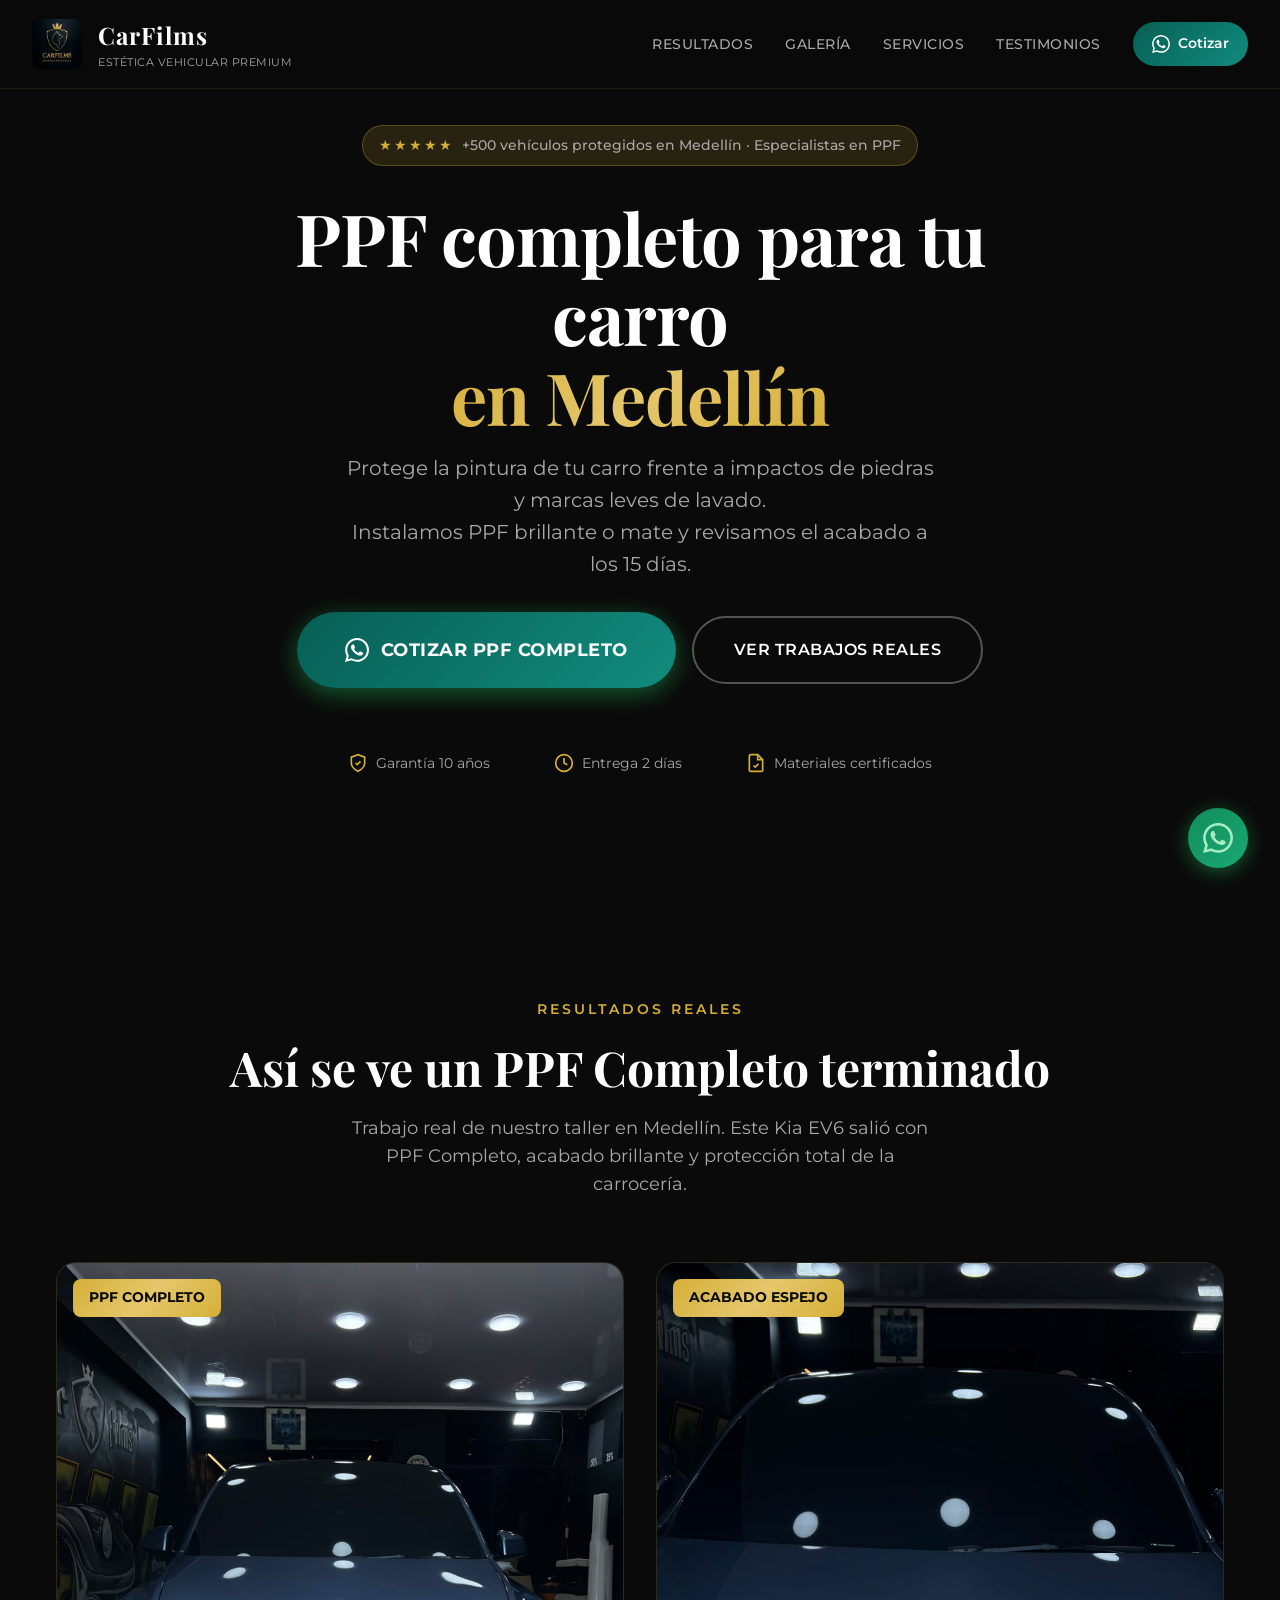
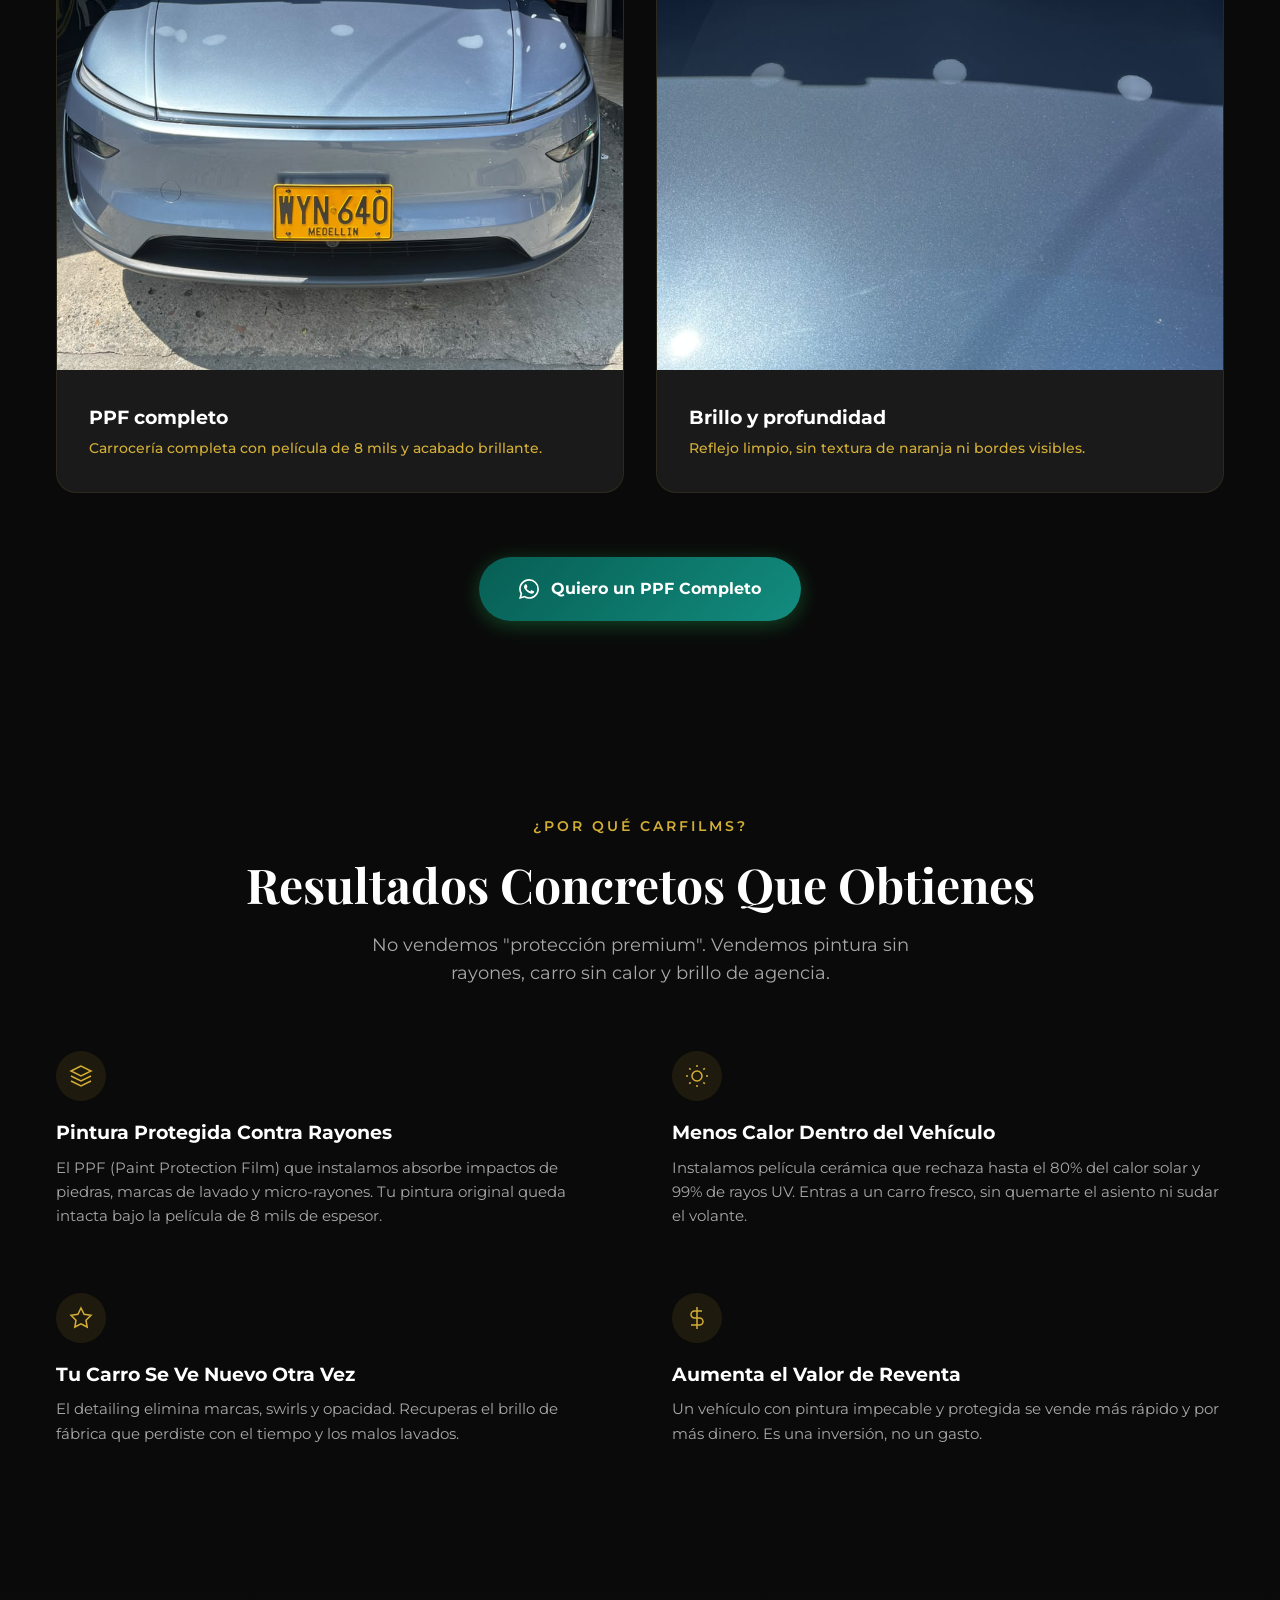
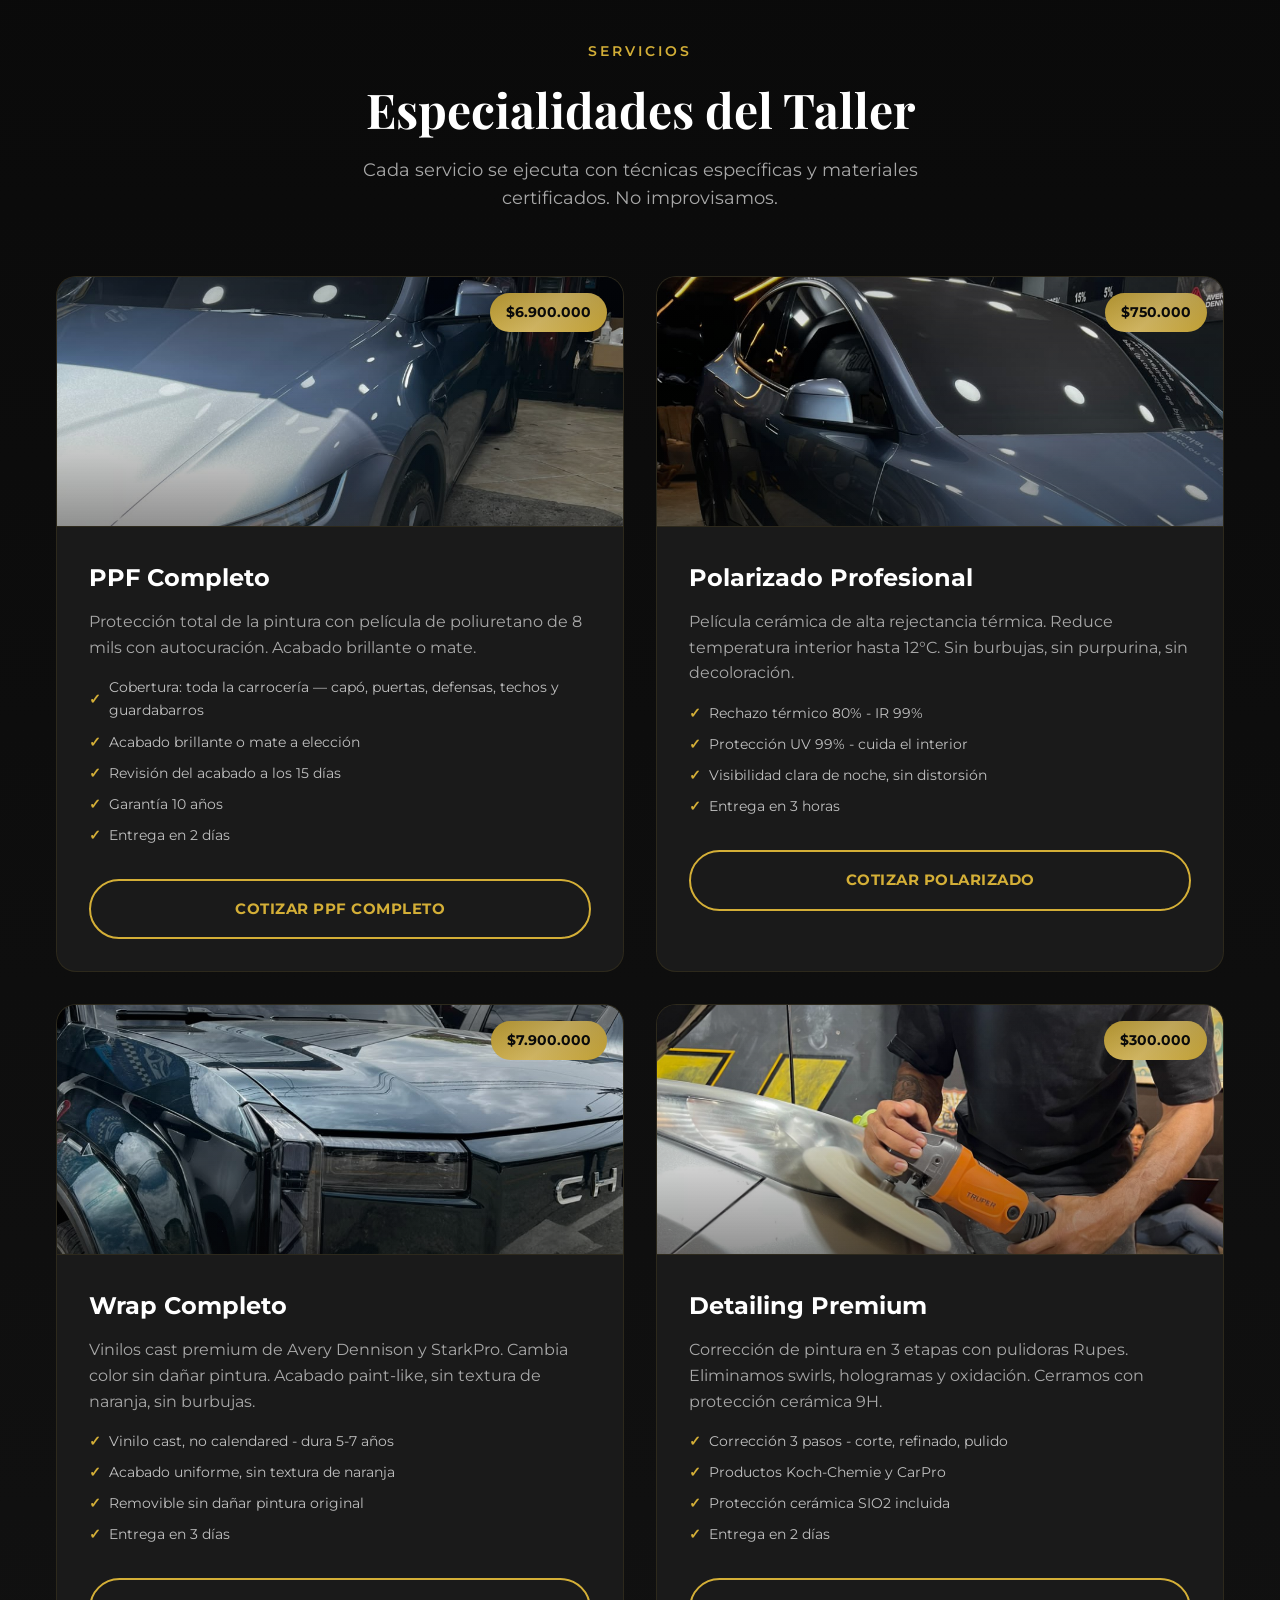
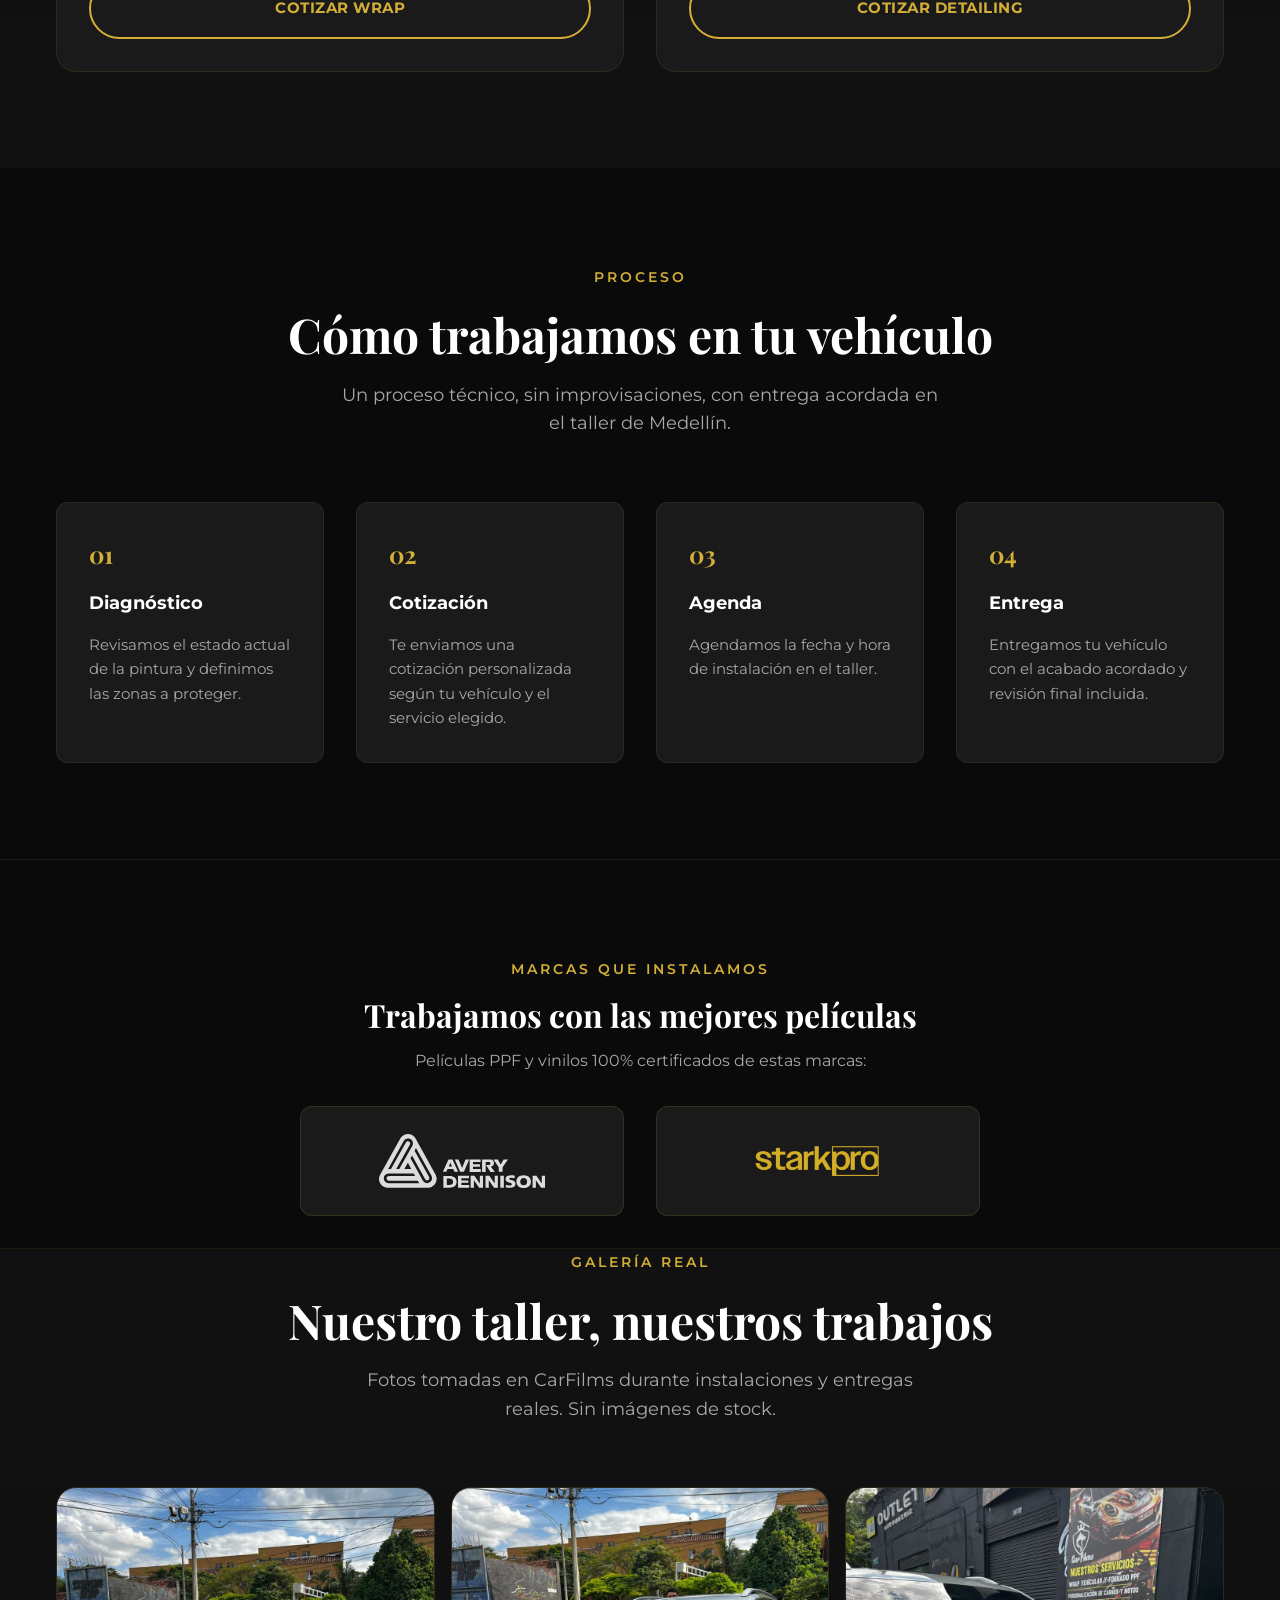
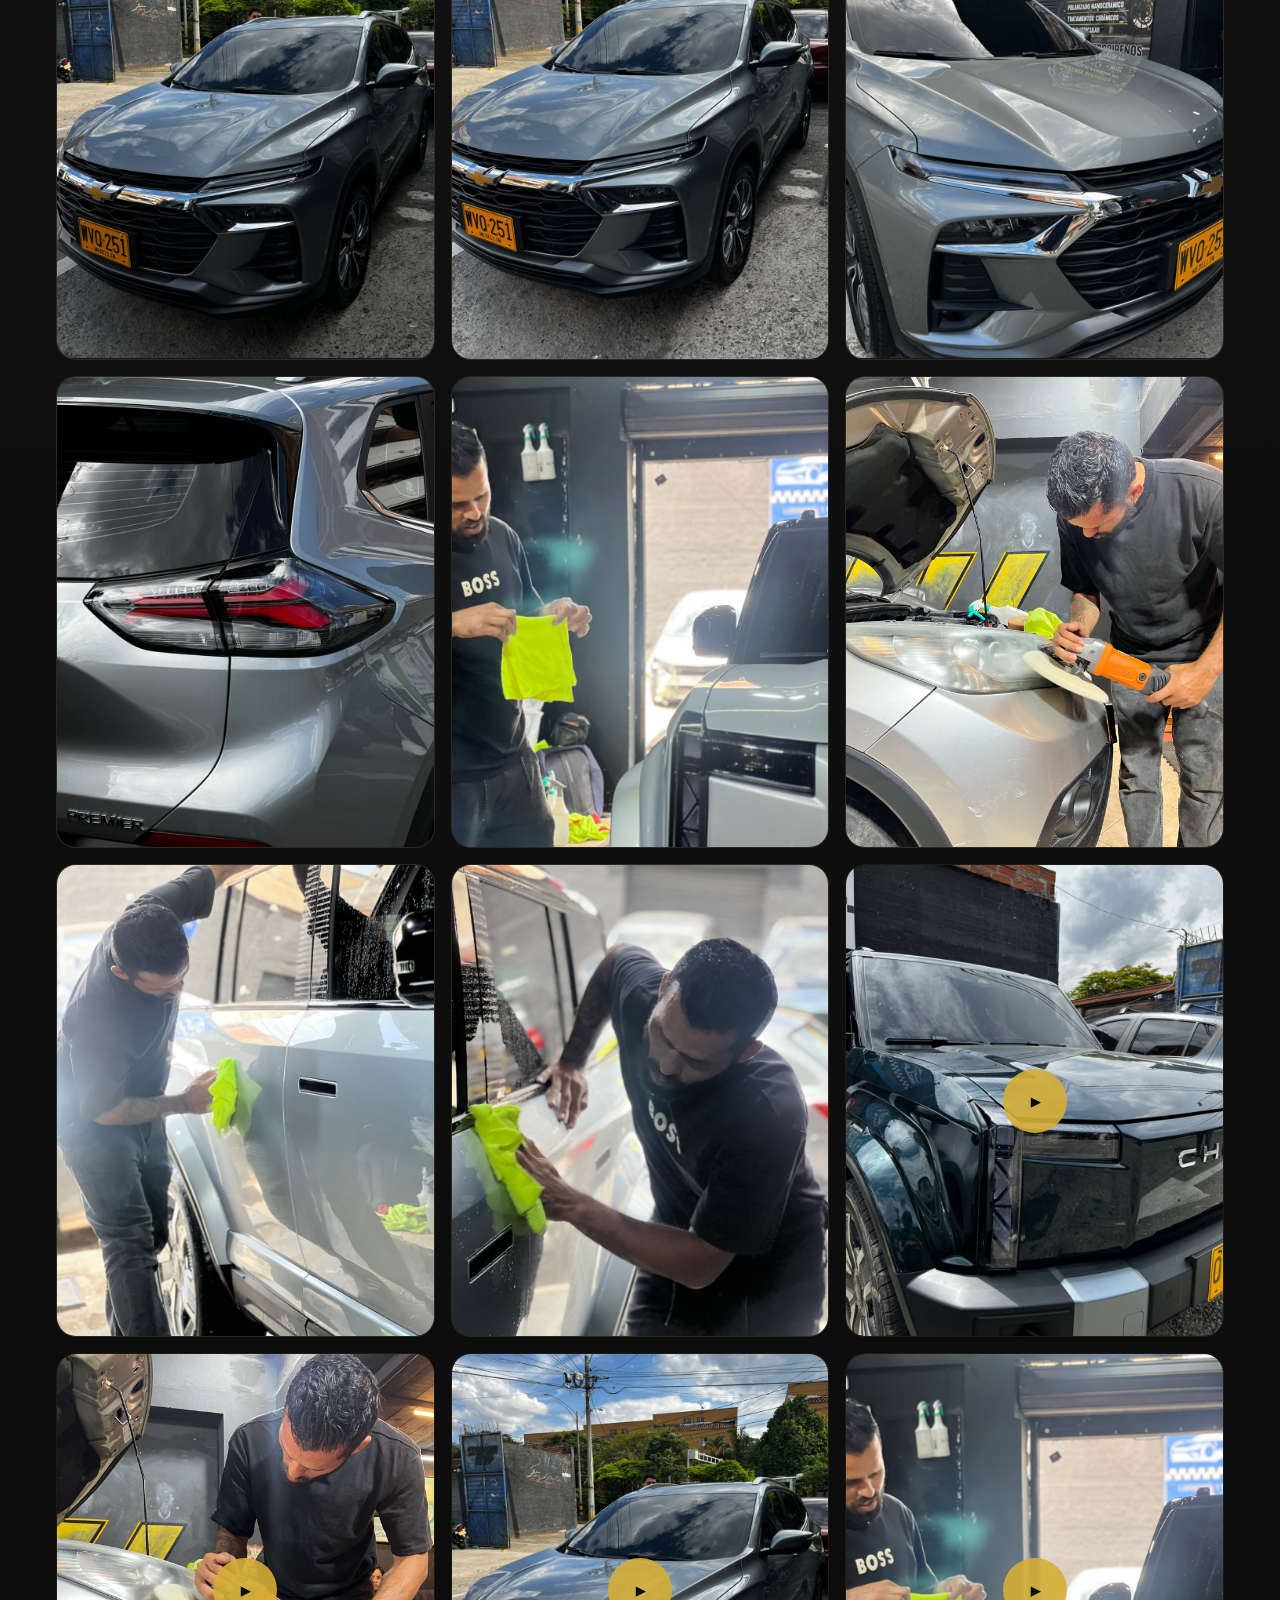
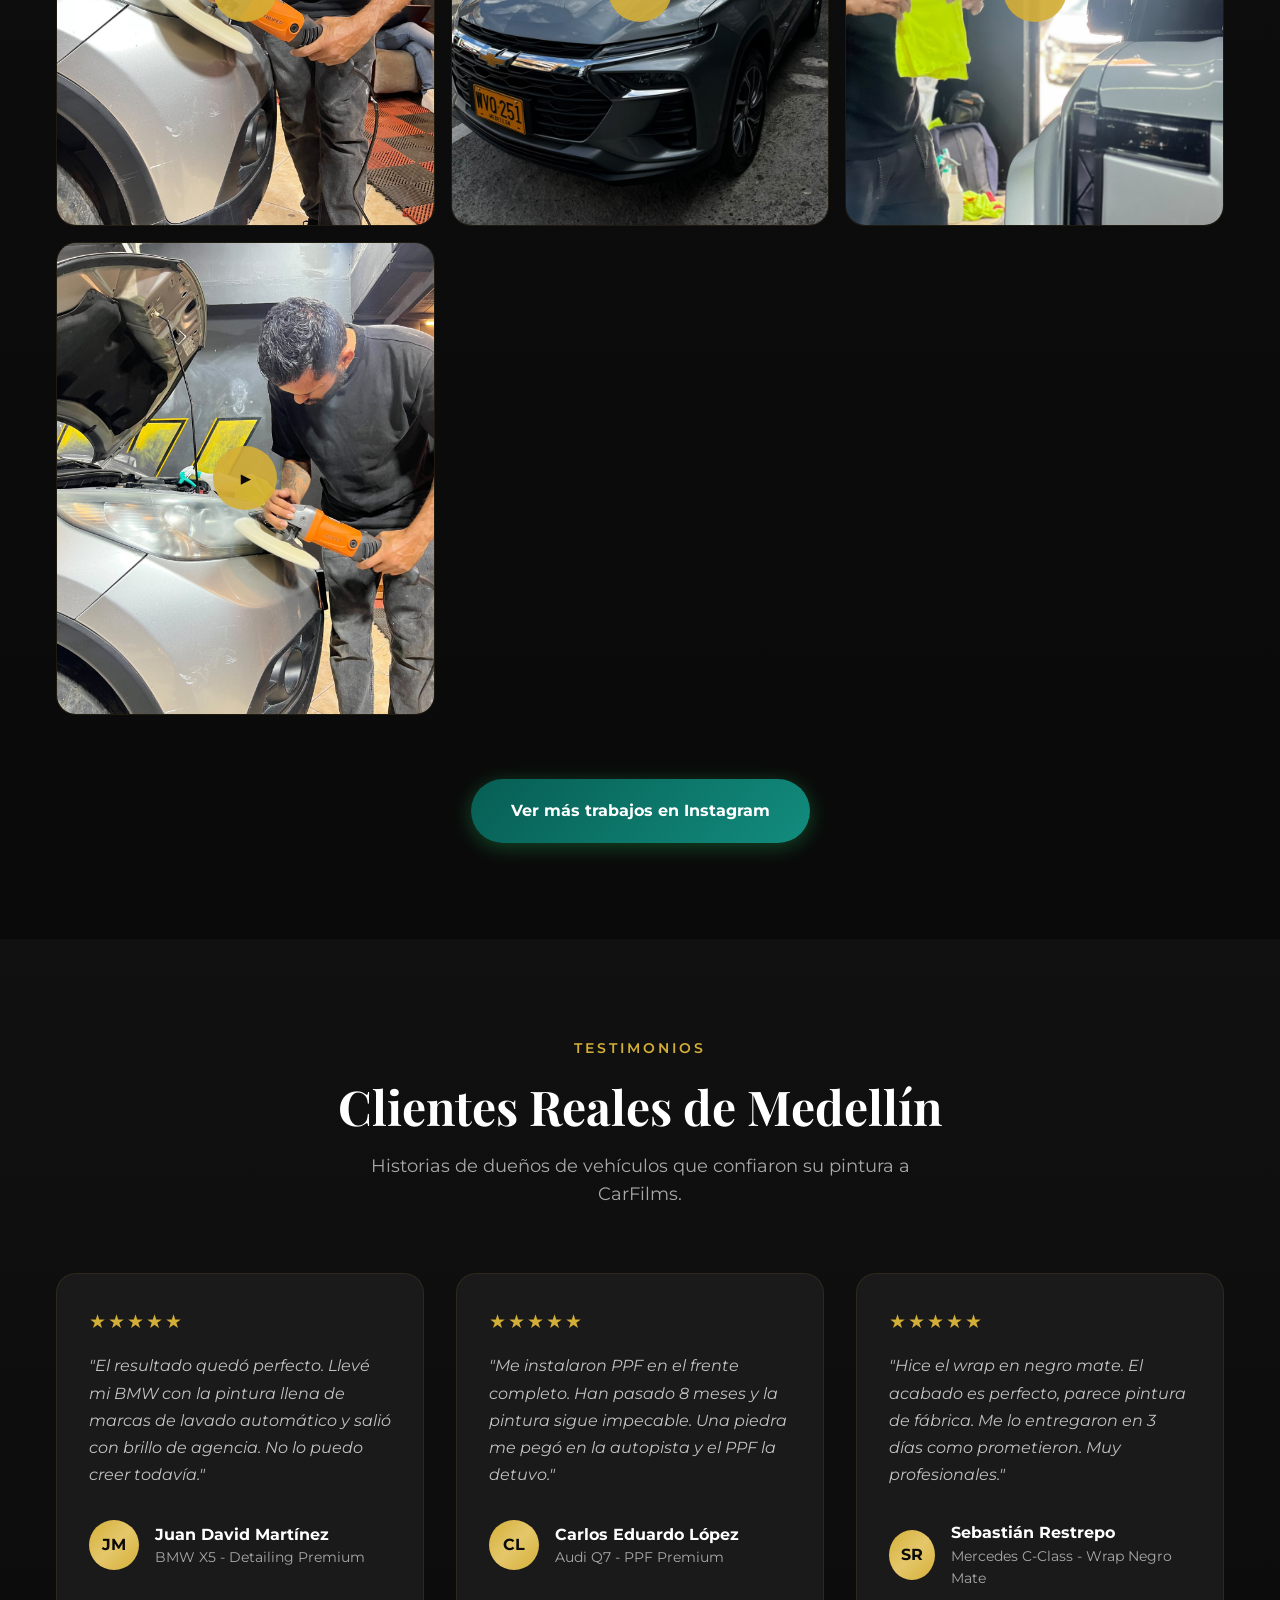
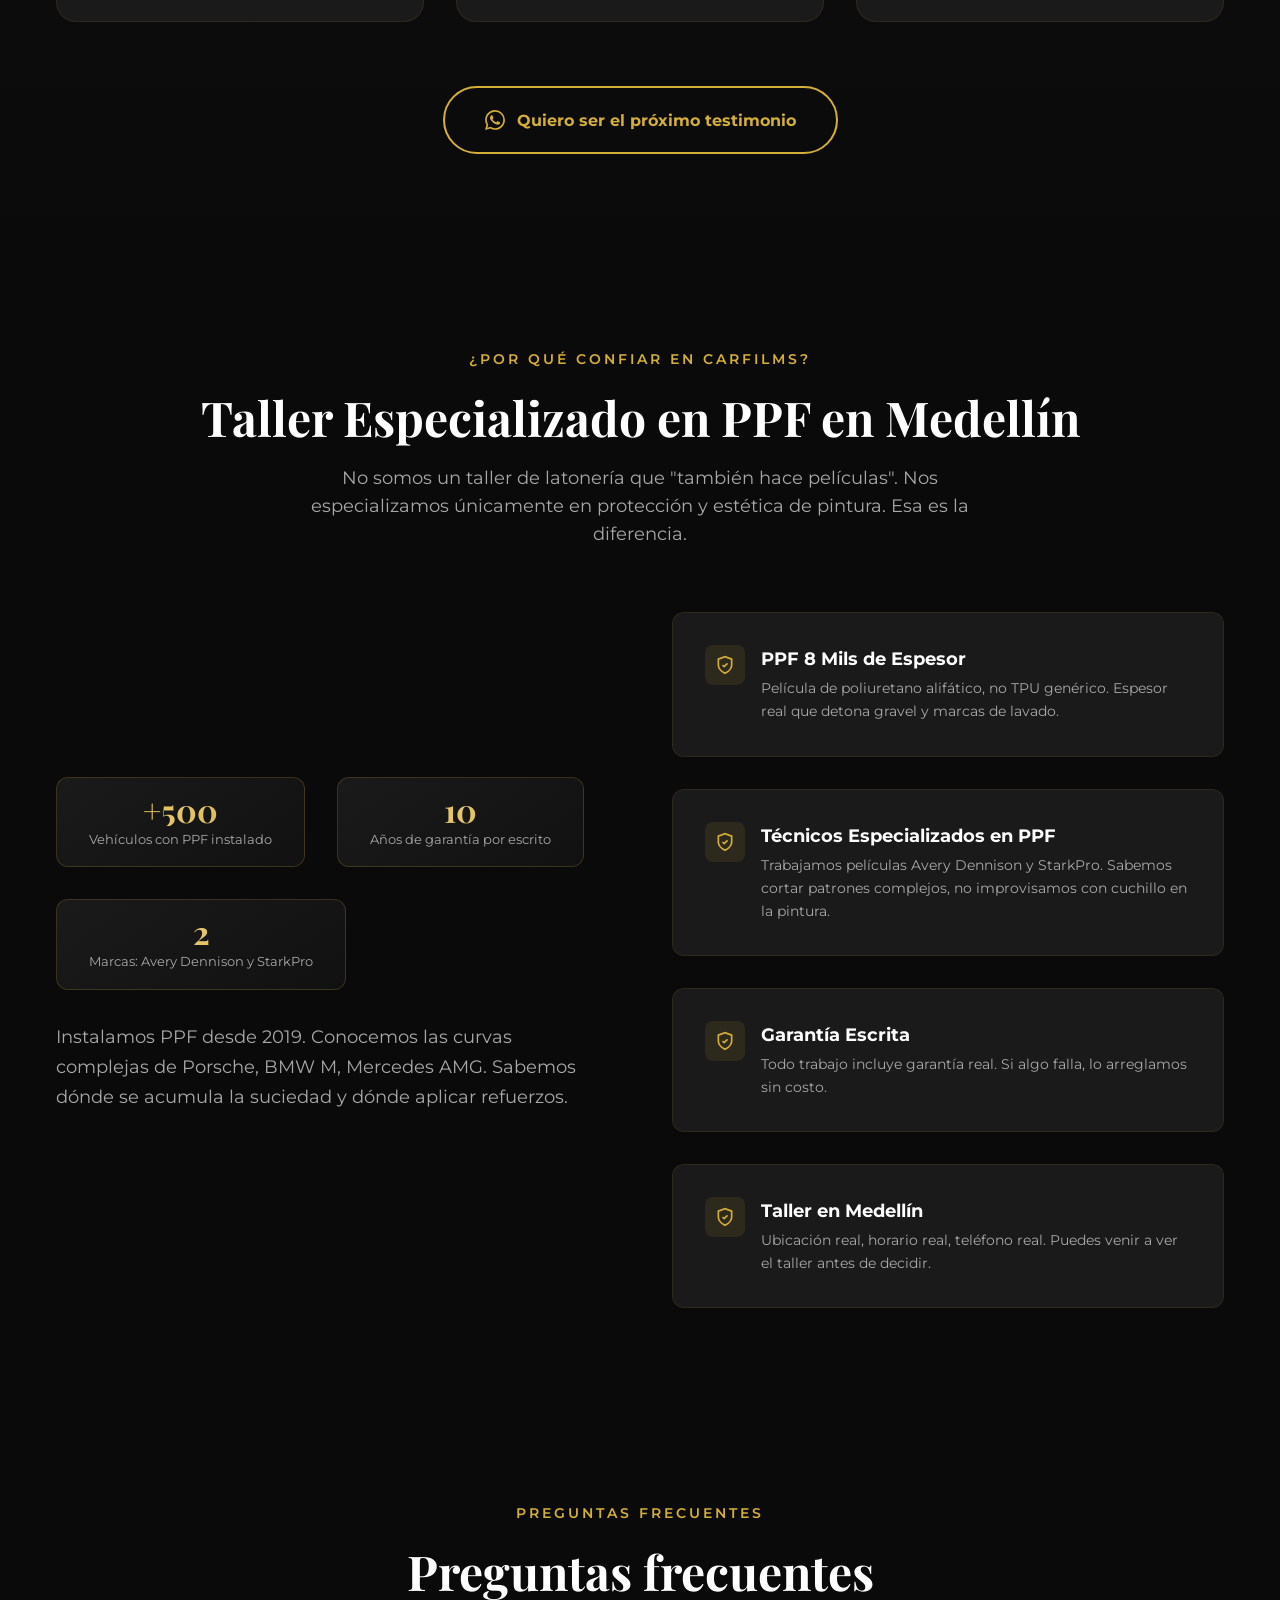
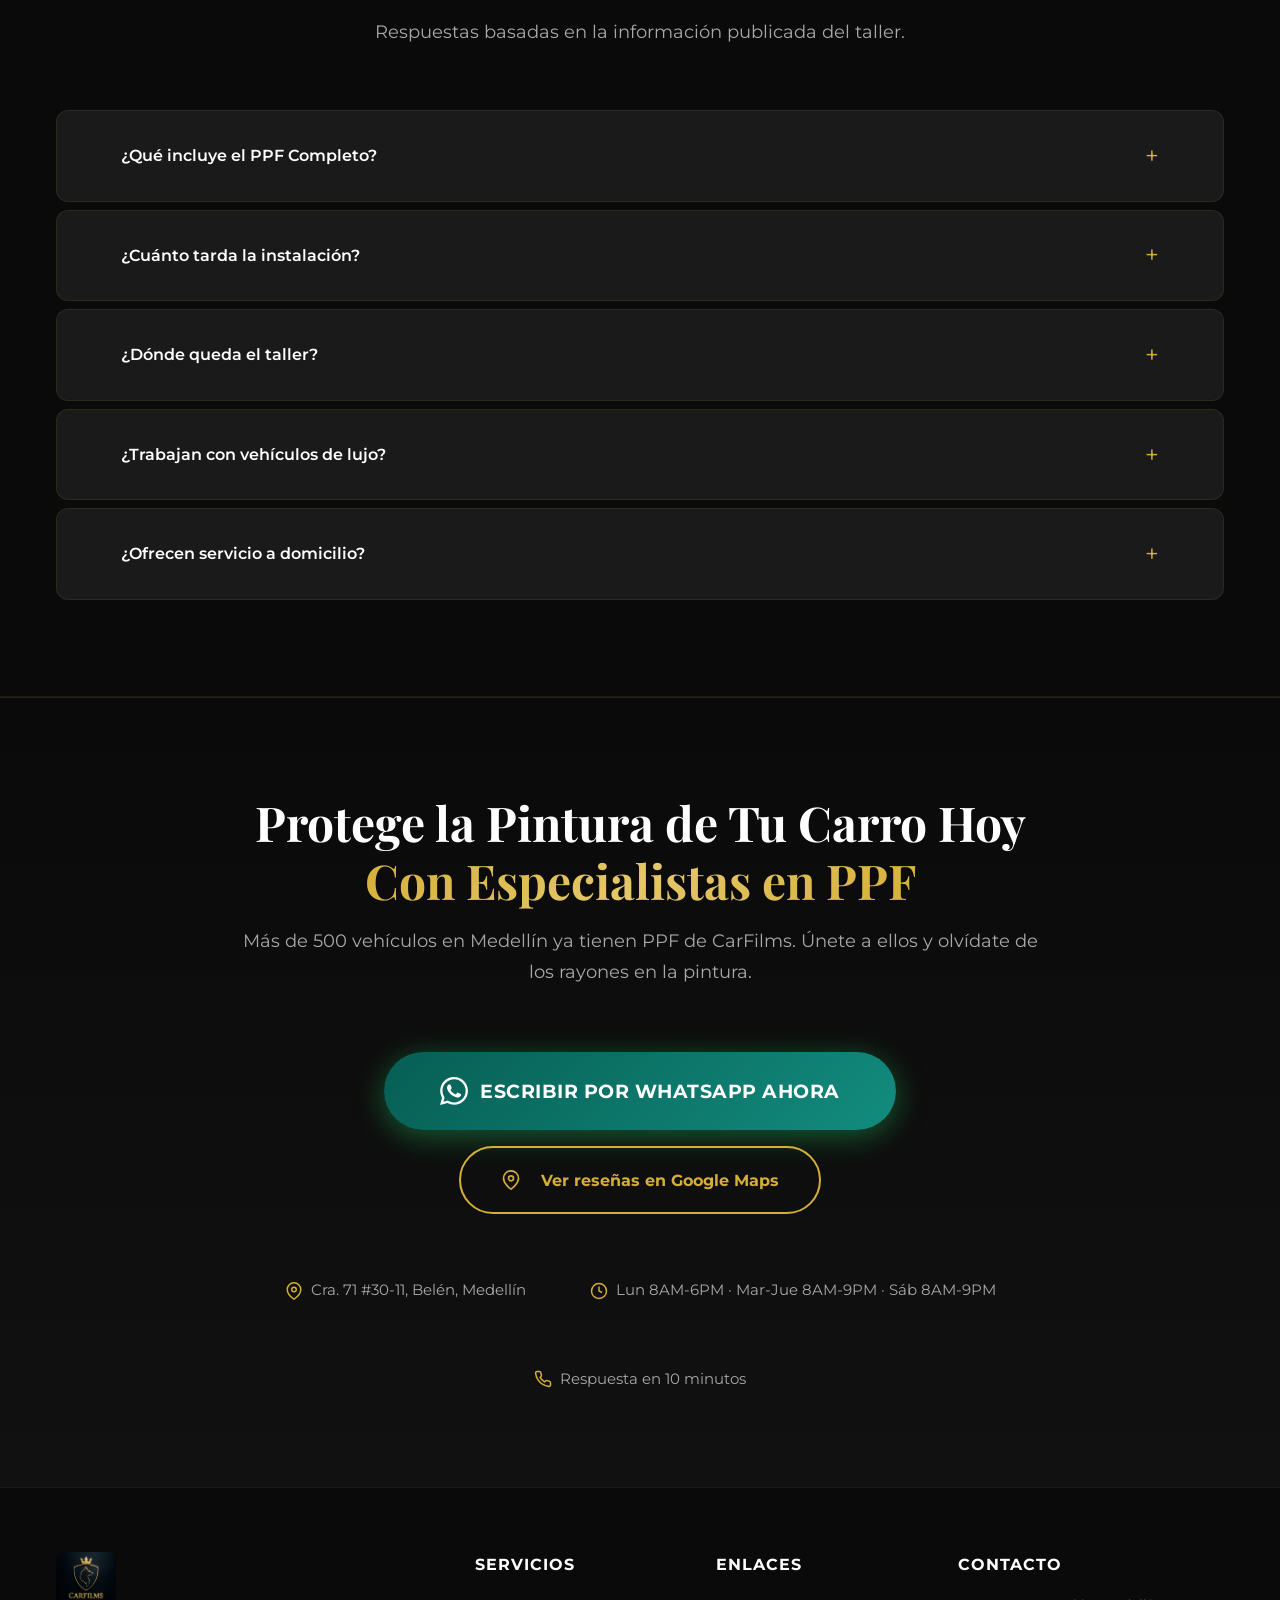
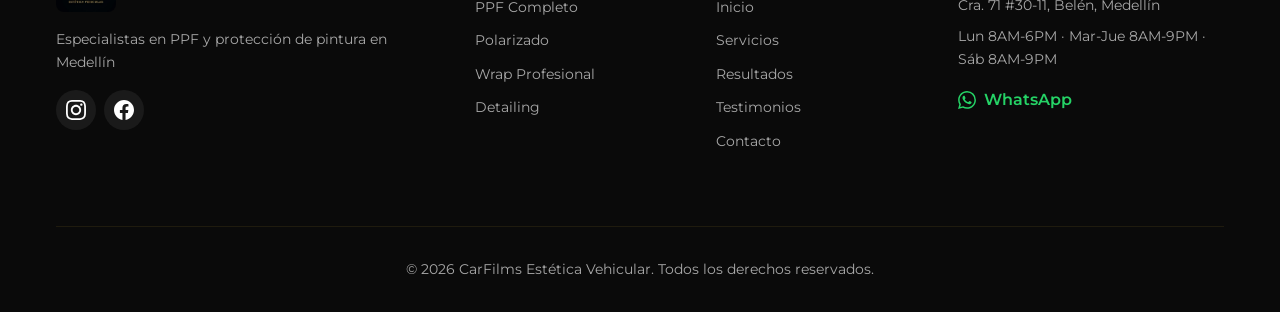
==== index.html @ c96ee38c "content(galeria): quitar descripciones de imagenes y videos en la galeria" ====
<!DOCTYPE html>
<html lang="es">
<head>
    <meta charset="UTF-8">
    <meta name="viewport" content="width=device-width, initial-scale=1.0">
    <meta name="theme-color" content="#0a0a0a">
    <title>CarFilms Estética Vehicular | Especialistas en PPF y Protección de Pintura en Medellín</title>
    <meta name="description" content="Más de 500 vehículos protegidos en Medellín. PPF, polarizado cerámico y detailing. Trabajamos Avery Dennison y StarkPro.">
    <meta name="author" content="CarFilms Estética Vehicular">
    <meta name="robots" content="index, follow">
    <link rel="canonical" href="https://steticavehicularcarfilms.com/">

    <!-- Open Graph -->
    <meta property="og:type" content="website">
    <meta property="og:locale" content="es_CO">
    <meta property="og:site_name" content="CarFilms Estética Vehicular">
    <meta property="og:title" content="CarFilms Estética Vehicular | Especialistas en PPF y Protección de Pintura en Medellín">
    <meta property="og:description" content="Más de 500 vehículos protegidos en Medellín. PPF, polarizado cerámico y detailing. Avery Dennison y StarkPro.">
    <meta property="og:url" content="https://steticavehicularcarfilms.com/">
    <meta property="og:image" content="https://steticavehicularcarfilms.com/carfilms-logo.jpg">
    <meta property="og:image:alt" content="CarFilms Estética Vehicular - Especialistas en PPF en Medellín">

    <!-- Twitter Cards -->
    <meta name="twitter:card" content="summary">
    <meta name="twitter:title" content="CarFilms Estética Vehicular | Especialistas en PPF en Medellín">
    <meta name="twitter:description" content="Más de 500 vehículos protegidos en Medellín. Especialistas en PPF, polarizado cerámico y detailing profesional.">
    <meta name="twitter:image" content="https://steticavehicularcarfilms.com/carfilms-logo.jpg">

    <link rel="preconnect" href="https://fonts.googleapis.com">
    <link rel="preconnect" href="https://fonts.gstatic.com" crossorigin>
    <link href="https://fonts.googleapis.com/css2?family=Montserrat:wght@300;400;500;600;700;800;900&family=Playfair+Display:wght@400;500;600;700&display=swap" rel="stylesheet">
    <link rel="icon" type="image/svg+xml" href="logo-busqueda.svg">
    <link rel="icon" type="image/png" sizes="192x192" href="favicon-192.png">
    <link rel="apple-touch-icon" href="logo.jpg">
    <link rel="stylesheet" href="style.css">

    <!-- Datos estructurados -->
    <script type="application/ld+json">
    {
        "@context": "https://schema.org",
        "@type": "LocalBusiness",
        "name": "CarFilms Estética Vehicular",
        "image": "https://steticavehicularcarfilms.com/carfilms-logo.jpg",
        "telephone": "+57 302 246 9542",
        "address": {
            "@type": "PostalAddress",
            "streetAddress": "Cra. 71 #30-11, Belén",
            "addressLocality": "Medellín",
            "addressRegion": "Antioquia",
            "addressCountry": "CO"
        },
        "url": "https://steticavehicularcarfilms.com/",
        "openingHours": ["Mo 08:00-18:00", "Tu-Th 08:00-21:00", "Sa 08:00-21:00"],
        "areaServed": "Medellín",
        "description": "Especialistas en PPF (Paint Protection Film), polarizado cerámico y detailing profesional en Medellín. Más de 500 vehículos protegidos.",
        "priceRange": "$$"
    }
    </script>
</head>
<body>
    <a class="skip-link" href="#contenido-principal">Saltar al contenido principal</a>
    <svg width="0" height="0" style="position:absolute" aria-hidden="true">
        <symbol id="icon-whatsapp" viewBox="0 0 24 24"><path d="M17.472 14.382c-.297-.149-1.758-.867-2.03-.967-.273-.099-.471-.148-.67.15-.197.297-.767.966-.94 1.164-.173.199-.347.223-.644.075-.297-.15-1.255-.463-2.39-1.475-.883-.788-1.48-1.761-1.653-2.059-.173-.297-.018-.458.13-.606.134-.133.298-.347.446-.52.149-.174.198-.298.298-.497.099-.198.05-.371-.025-.52-.075-.149-.669-1.612-.916-2.207-.242-.579-.487-.5-.669-.51-.173-.008-.371-.01-.57-.01-.198 0-.52.074-.792.372-.272.297-1.04 1.016-1.04 2.479 0 1.462 1.065 2.875 1.213 3.074.149.198 2.096 3.2 5.077 4.487.709.306 1.262.489 1.694.625.712.227 1.36.195 1.871.118.571-.085 1.758-.719 2.006-1.413.248-.694.248-1.289.173-1.413-.074-.124-.272-.198-.57-.347m-5.421 7.403h-.004a9.87 9.87 0 01-5.031-1.378l-.361-.214-3.741.982.998-3.648-.235-.374a9.86 9.86 0 01-1.51-5.26c.001-5.45 4.436-9.884 9.888-9.884 2.64 0 5.122 1.03 6.988 2.898a9.825 9.825 0 012.893 6.994c-.003 5.45-4.437 9.884-9.885 9.884m8.413-18.297A11.815 11.815 0 0012.05 0C5.495 0 .16 5.335.157 11.892c0 2.096.547 4.142 1.588 5.945L.057 24l6.305-1.654a11.882 11.882 0 005.683 1.448h.005c6.554 0 11.89-5.335 11.893-11.893a11.821 11.821 0 00-3.48-8.413"/></symbol>
    </svg>
    <!-- Header -->
    <header class="header" id="header">
        <div class="container header-container">
            <div class="logo-section">
                <img src="logo.jpg" alt="CarFilms Estética Vehicular" class="logo-img">
                <div class="logo-text">
                    <p class="logo-title">CarFilms</p>
                    <p class="logo-subtitle">Estética Vehicular Premium</p>
                </div>
            </div>
            <nav class="nav">
                <a href="#resultados" class="nav-link">Resultados</a>
                <a href="#galeria" class="nav-link">Galería</a>
                <a href="#servicios" class="nav-link">Servicios</a>
                <a href="#testimonios" class="nav-link">Testimonios</a>
                <a href="https://wa.me/573022469542" class="btn-nav-whatsapp" target="_blank" rel="noopener noreferrer">
                    <svg class="icon-whatsapp" aria-hidden="true" viewBox="0 0 24 24" fill="currentColor"><use href="#icon-whatsapp"/></svg>
                    Cotizar
                </a>
            </nav>
            <button class="mobile-menu-btn" id="mobileMenuBtn" aria-label="Abrir menú" aria-expanded="false" aria-controls="mobileMenu">
                <span></span>
                <span></span>
                <span></span>
            </button>
        </div>
    </header>

    <!-- Mobile Menu -->
    <nav class="mobile-menu" id="mobileMenu" aria-label="Menú móvil">
        <a href="#resultados" class="mobile-nav-link">Resultados</a>
        <a href="#galeria" class="mobile-nav-link">Galería</a>
        <a href="#servicios" class="mobile-nav-link">Servicios</a>
        <a href="#testimonios" class="mobile-nav-link">Testimonios</a>
        <a href="https://wa.me/573022469542" class="btn-whatsapp-mobile" target="_blank" rel="noopener noreferrer">
            <svg class="icon-whatsapp" aria-hidden="true" viewBox="0 0 24 24" fill="currentColor"><use href="#icon-whatsapp"/></svg>
            Cotizar Ahora
        </a>
    </nav>

    <main id="contenido-principal">
    <!-- Hero Section -->
    <section class="hero" id="inicio">
        <div class="hero-video-container">
            <video autoplay muted loop playsinline class="hero-video" poster="data:image/svg+xml,%3Csvg xmlns='http://www.w3.org/2000/svg' width='1920' height='1080' viewBox='0 0 1920 1080'%3E%3Crect fill='%230a0a0a' width='1920' height='1080'/%3E%3C/svg%3E">
                <source src="video-3.mp4" type="video/mp4">
            </video>
            <div class="hero-overlay"></div>
        </div>
        <div class="container hero-content">
            <div class="hero-badge">
                <span class="badge-star">★★★★★</span>
                <span class="badge-text">+500 vehículos protegidos en Medellín · Especialistas en PPF</span>
            </div>
            <h1 class="hero-title">
                PPF completo para tu carro<br>
                <span class="title-gold">en Medellín</span>
            </h1>
            <p class="hero-subtitle">
                Protege la pintura de tu carro frente a impactos de piedras y marcas leves de lavado.<br>
                Instalamos PPF brillante o mate y revisamos el acabado a los 15 días.
            </p>
            <div class="hero-cta">
                <a href="https://wa.me/573022469542?text=Hola%2C%20vengo%20de%20la%20p%C3%A1gina%20de%20CARFILMS%20y%20quiero%20cotizar%20PPF%20completo.%20Mi%20carro%20es%20marca%20___%2C%20modelo%20___%2C%20a%C3%B1o%20___.%20Me%20interesa%20el%20acabado%20brillante%20o%20mate" class="btn-hero-whatsapp" target="_blank" rel="noopener noreferrer">
                    <svg class="icon-whatsapp" aria-hidden="true" viewBox="0 0 24 24" fill="currentColor"><use href="#icon-whatsapp"/></svg>
                    Cotizar PPF completo
                </a>
                <a href="#resultados" class="btn-secondary">Ver trabajos reales</a>
            </div>
            <div class="hero-trust">
                <div class="trust-item">
                    <svg class="trust-icon" aria-hidden="true" viewBox="0 0 24 24" fill="none" stroke="currentColor" stroke-width="2">
                        <path d="M12 22s8-4 8-10V5l-8-3-8 3v7c0 6 8 10 8 10z"/>
                        <path d="M9 12l2 2 4-4"/>
                    </svg>
                    <span>Garantía 10 años</span>
                </div>
                <div class="trust-item">
                    <svg class="trust-icon" aria-hidden="true" viewBox="0 0 24 24" fill="none" stroke="currentColor" stroke-width="2">
                        <circle cx="12" cy="12" r="10"/>
                        <path d="M12 6v6l4 2"/>
                    </svg>
                    <span>Entrega 2 días</span>
                </div>
                <div class="trust-item">
                    <svg class="trust-icon" aria-hidden="true" viewBox="0 0 24 24" fill="none" stroke="currentColor" stroke-width="2">
                        <path d="M14 2H6a2 2 0 00-2 2v16a2 2 0 002 2h12a2 2 0 002-2V8z"/>
                        <path d="M14 2v6h6"/>
                        <path d="M9 15l2 2 4-4"/>
                    </svg>
                    <span>Materiales certificados</span>
                </div>
            </div>
        </div>
    </section>

    <!-- Results Section -->
    <section class="results" id="resultados">
        <div class="container">
            <div class="section-header">
                <span class="section-tag">Resultados Reales</span>
                <h2 class="section-title">Así se ve un PPF Completo terminado</h2>
                <p class="section-subtitle">Trabajo real de nuestro taller en Medellín. Este Kia EV6 salió con PPF Completo, acabado brillante y protección total de la carrocería.</p>
            </div>
            <div class="results-grid">
                <figure class="card result-card result-photo">
                    <div class="result-label-tag result-label-tag-gold">PPF COMPLETO</div>
                    <img src="trabajo-ppf-ev6-frontal.jpg" alt="Kia EV6 gris con PPF Completo terminado, visto de frente dentro del taller CarFilms" class="result-photo-img" loading="lazy" decoding="async" width="960" height="1280">
                    <figcaption class="result-info">
                        <h3 class="result-title">PPF completo</h3>
                        <p class="result-car">Carrocería completa con película de 8 mils y acabado brillante.</p>
                    </figcaption>
                </figure>
                <figure class="card result-card result-photo result-after-card">
                    <div class="result-label-tag result-label-tag-gold">ACABADO ESPEJO</div>
                    <img src="trabajo-ppf-ev6-brillo.jpg" alt="Reflejo del techo del Kia EV6 sobre el capó con PPF, sin textura de naranja" class="result-photo-img" loading="lazy" decoding="async" width="960" height="1280">
                    <figcaption class="result-info">
                        <h3 class="result-title">Brillo y profundidad</h3>
                        <p class="result-car">Reflejo limpio, sin textura de naranja ni bordes visibles.</p>
                    </figcaption>
                </figure>
            </div>
            <div class="results-cta">
                <a href="https://wa.me/573022469542?text=Hola%2C%20vengo%20de%20la%20p%C3%A1gina%20de%20CARFILMS%20y%20quiero%20cotizar%20PPF%20completo.%20Mi%20carro%20es%20marca%20___%2C%20modelo%20___%2C%20a%C3%B1o%20___.%20Me%20interesa%20el%20acabado%20brillante%20o%20mate" class="btn-results" target="_blank" rel="noopener noreferrer">
                    <svg class="icon-whatsapp" aria-hidden="true" viewBox="0 0 24 24" fill="currentColor"><use href="#icon-whatsapp"/></svg>
                    Quiero un PPF Completo
                </a>
            </div>
        </div>
    </section>

    <!-- Benefits Section -->
    <section class="benefits" id="beneficios">
        <div class="container">
            <div class="section-header">
                <span class="section-tag">¿Por Qué CarFilms?</span>
                <h2 class="section-title">Resultados Concretos Que Obtienes</h2>
                <p class="section-subtitle">No vendemos "protección premium". Vendemos pintura sin rayones, carro sin calor y brillo de agencia.</p>
            </div>
            <div class="benefits-grid">
                <div class="benefit-card">
                    <div class="benefit-icon">
                        <svg aria-hidden="true" viewBox="0 0 24 24" fill="none" stroke="currentColor" stroke-width="1.5">
                            <path d="M12 2L2 7l10 5 10-5-10-5z"/>
                            <path d="M2 17l10 5 10-5"/>
                            <path d="M2 12l10 5 10-5"/>
                        </svg>
                    </div>
                    <h3 class="benefit-title">Pintura Protegida Contra Rayones</h3>
                    <p class="benefit-text">El PPF (Paint Protection Film) que instalamos absorbe impactos de piedras, marcas de lavado y micro-rayones. Tu pintura original queda intacta bajo la película de 8 mils de espesor.</p>
                </div>
                <div class="benefit-card">
                    <div class="benefit-icon">
                        <svg aria-hidden="true" viewBox="0 0 24 24" fill="none" stroke="currentColor" stroke-width="1.5">
                            <circle cx="12" cy="12" r="5"/>
                            <path d="M12 1v2M12 21v2M4.22 4.22l1.42 1.42M18.36 18.36l1.42 1.42M1 12h2M21 12h2M4.22 19.78l1.42-1.42M18.36 5.64l1.42-1.42"/>
                        </svg>
                    </div>
                    <h3 class="benefit-title">Menos Calor Dentro del Vehículo</h3>
                    <p class="benefit-text">Instalamos película cerámica que rechaza hasta el 80% del calor solar y 99% de rayos UV. Entras a un carro fresco, sin quemarte el asiento ni sudar el volante.</p>
                </div>
                <div class="benefit-card">
                    <div class="benefit-icon">
                        <svg aria-hidden="true" viewBox="0 0 24 24" fill="none" stroke="currentColor" stroke-width="1.5">
                            <path d="M12 2l3.09 6.26L22 9.27l-5 4.87 1.18 6.88L12 17.77l-6.18 3.25L7 14.14 2 9.27l6.91-1.01L12 2z"/>
                        </svg>
                    </div>
                    <h3 class="benefit-title">Tu Carro Se Ve Nuevo Otra Vez</h3>
                    <p class="benefit-text">El detailing elimina marcas, swirls y opacidad. Recuperas el brillo de fábrica que perdiste con el tiempo y los malos lavados.</p>
                </div>
                <div class="benefit-card">
                    <div class="benefit-icon">
                        <svg aria-hidden="true" viewBox="0 0 24 24" fill="none" stroke="currentColor" stroke-width="1.5">
                            <path d="M12 1v22M17 5H9.5a3.5 3.5 0 000 7h5a3.5 3.5 0 010 7H6"/>
                        </svg>
                    </div>
                    <h3 class="benefit-title">Aumenta el Valor de Reventa</h3>
                    <p class="benefit-text">Un vehículo con pintura impecable y protegida se vende más rápido y por más dinero. Es una inversión, no un gasto.</p>
                </div>
            </div>
        </div>
    </section>

    <!-- Services Section -->
    <section class="services" id="servicios">
        <div class="container">
            <div class="section-header">
                <span class="section-tag">Servicios</span>
                <h2 class="section-title">Especialidades del Taller</h2>
                <p class="section-subtitle">Cada servicio se ejecuta con técnicas específicas y materiales certificados. No improvisamos.</p>
            </div>
            <div class="services-grid">
                <div class="card service-card">
                    <div class="service-image">
                        <img class="service-img service-img-ppf" src="trabajo-ppf-ev6-tres-cuartos.jpg" alt="Kia EV6 con PPF Completo instalado en CarFilms, vista tres cuartos" width="960" height="1280" loading="lazy" decoding="async">
                        <div class="service-overlay">
                            <span class="service-price">$6.900.000</span>
                        </div>
                    </div>
                    <div class="service-content">
                        <h3 class="service-title">PPF Completo</h3>
                        <p class="service-description">Protección total de la pintura con película de poliuretano de 8 mils con autocuración. Acabado brillante o mate.</p>
                        <ul class="service-features">
                            <li>Cobertura: toda la carrocería — capó, puertas, defensas, techos y guardabarros</li>
                            <li>Acabado brillante o mate a elección</li>
                            <li>Revisión del acabado a los 15 días</li>
                            <li>Garantía 10 años</li>
                            <li>Entrega en 2 días</li>
                        </ul>
                        <a href="https://wa.me/573022469542?text=Hola%2C%20vengo%20de%20la%20p%C3%A1gina%20de%20CARFILMS%20y%20quiero%20cotizar%20PPF%20completo.%20Mi%20carro%20es%20marca%20___%2C%20modelo%20___%2C%20a%C3%B1o%20___.%20Me%20interesa%20el%20acabado%20brillante%20o%20mate" class="btn-service" target="_blank" rel="noopener noreferrer">
                            Cotizar PPF Completo
                        </a>
                    </div>
                </div>
                <div class="card service-card">
                    <div class="service-image">
                        <img class="service-img service-img-tint" src="trabajo-ppf-ev6-lateral.jpg" alt="Kia EV6 con polarizado cerámico instalado, ventanas tintadas en el taller" width="960" height="1280" loading="lazy" decoding="async">
                        <div class="service-overlay">
                            <span class="service-price">$750.000</span>
                        </div>
                    </div>
                    <div class="service-content">
                        <h3 class="service-title">Polarizado Profesional</h3>
                        <p class="service-description">Película cerámica de alta rejectancia térmica. Reduce temperatura interior hasta 12°C. Sin burbujas, sin purpurina, sin decoloración.</p>
                        <ul class="service-features">
                            <li>Rechazo térmico 80% - IR 99%</li>
                            <li>Protección UV 99% - cuida el interior</li>
                            <li>Visibilidad clara de noche, sin distorsión</li>
                            <li>Entrega en 3 horas</li>
                        </ul>
                        <a href="https://wa.me/573022469542?text=Hola,%20quiero%20cotizar%20Polarizado" class="btn-service" target="_blank" rel="noopener noreferrer">
                            Cotizar Polarizado
                        </a>
                    </div>
                </div>
                <div class="card service-card">
                    <div class="service-image">
                        <img class="service-img service-img-wrap" src="trabajo-pickup-frontal.jpg" alt="Pickup negra con acabado brillante tipo espejo en el taller CarFilms" width="960" height="1280" loading="lazy" decoding="async">
                        <div class="service-overlay">
                            <span class="service-price">$7.900.000</span>
                        </div>
                    </div>
                    <div class="service-content">
                        <h3 class="service-title">Wrap Completo</h3>
                        <p class="service-description">Vinilos cast premium de Avery Dennison y StarkPro. Cambia color sin dañar pintura. Acabado paint-like, sin textura de naranja, sin burbujas.</p>
                        <ul class="service-features">
                            <li>Vinilo cast, no calendared - dura 5-7 años</li>
                            <li>Acabado uniforme, sin textura de naranja</li>
                            <li>Removible sin dañar pintura original</li>
                            <li>Entrega en 3 días</li>
                        </ul>
                        <a href="https://wa.me/573022469542?text=Hola,%20quiero%20cotizar%20Wrap" class="btn-service" target="_blank" rel="noopener noreferrer">
                            Cotizar Wrap
                        </a>
                    </div>
                </div>
                <div class="card service-card">
                    <div class="service-image">
                        <img class="service-img service-img-detail" src="trabajo-pulido-capo.jpg" alt="Pulido de capó con pulidora rotativa durante un detailing en CarFilms" width="1200" height="1600" loading="lazy" decoding="async">
                        <div class="service-overlay">
                            <span class="service-price">$300.000</span>
                        </div>
                    </div>
                    <div class="service-content">
                        <h3 class="service-title">Detailing Premium</h3>
                        <p class="service-description">Corrección de pintura en 3 etapas con pulidoras Rupes. Eliminamos swirls, hologramas y oxidación. Cerramos con protección cerámica 9H.</p>
                        <ul class="service-features">
                            <li>Corrección 3 pasos - corte, refinado, pulido</li>
                            <li>Productos Koch-Chemie y CarPro</li>
                            <li>Protección cerámica SIO2 incluida</li>
                            <li>Entrega en 2 días</li>
                        </ul>
                        <a href="https://wa.me/573022469542?text=Hola,%20quiero%20cotizar%20Detailing" class="btn-service" target="_blank" rel="noopener noreferrer">
                            Cotizar Detailing
                        </a>
                    </div>
                </div>
            </div>
        </div>
    </section>

    <!-- Proceso de servicio -->
    <section class="proceso" id="proceso">
        <div class="container">
            <div class="section-header">
                <span class="section-tag">Proceso</span>
                <h2 class="section-title">Cómo trabajamos en tu vehículo</h2>
                <p class="section-subtitle">Un proceso técnico, sin improvisaciones, con entrega acordada en el taller de Medellín.</p>
            </div>
            <div class="proceso-grid">
                <div class="paso">
                    <div class="paso-numero">01</div>
                    <h3 class="paso-titulo">Diagnóstico</h3>
                    <p class="paso-texto">Revisamos el estado actual de la pintura y definimos las zonas a proteger.</p>
                </div>
                <div class="paso">
                    <div class="paso-numero">02</div>
                    <h3 class="paso-titulo">Cotización</h3>
                    <p class="paso-texto">Te enviamos una cotización personalizada según tu vehículo y el servicio elegido.</p>
                </div>
                <div class="paso">
                    <div class="paso-numero">03</div>
                    <h3 class="paso-titulo">Agenda</h3>
                    <p class="paso-texto">Agendamos la fecha y hora de instalación en el taller.</p>
                </div>
                <div class="paso">
                    <div class="paso-numero">04</div>
                    <h3 class="paso-titulo">Entrega</h3>
                    <p class="paso-texto">Entregamos tu vehículo con el acabado acordado y revisión final incluida.</p>
                </div>
            </div>
        </div>
    </section>

    <!-- Brands Section -->
    <section class="brands" id="marcas">
        <div class="container">
            <div class="section-header brands-header">
                <span class="section-tag">Marcas que instalamos</span>
                <h2 class="section-title brands-title">Trabajamos con las mejores películas</h2>
                <p class="brands-subtitle">Películas PPF y vinilos 100% certificados de estas marcas:</p>
            </div>
            <div class="brands-grid">
                <span class="brand-logo">
                    <img class="brand-logo-avery" src="logo-avery-dennison.svg" alt="Avery Dennison" width="289" height="94" loading="lazy" decoding="async">
                </span>
                <span class="brand-logo">
                    <img class="brand-logo-starkpro" src="logo-starkpro.png" alt="StarkPro" width="450" height="125" loading="lazy" decoding="async">
                </span>
            </div>
        </div>
    </section>

    <!-- Results Section 2 -->
    <!-- Gallery Section -->
    <section class="results results-secondary" id="galeria">
        <div class="container">
            <div class="section-header">
                <span class="section-tag">Galería Real</span>
                <h2 class="section-title">Nuestro taller, nuestros trabajos</h2>
                <p class="section-subtitle">Fotos tomadas en CarFilms durante instalaciones y entregas reales. Sin imágenes de stock.</p>
            </div>
            <div class="gallery-grid">
                <figure class="card gallery-item">
                    <img src="trabajo-detailing-chevrolet-frontal.jpg" alt="Chevrolet gris con detailing terminado, estacionado frente al taller" loading="lazy" decoding="async" width="960" height="1280">
                </figure>
                <figure class="card gallery-item">
                    <img src="trabajo-detailing-chevrolet-lateral.jpg" alt="Chevrolet gris visto en tres cuartos con la pintura recuperada" loading="lazy" decoding="async" width="960" height="1280">
                </figure>
                <figure class="card gallery-item">
                    <img src="trabajo-detailing-chevrolet-taller.jpg" alt="Chevrolet gris listo para entrega frente al aviso de servicios de CarFilms" loading="lazy" decoding="async" width="960" height="1280">
                </figure>
                <figure class="card gallery-item">
                    <img src="trabajo-detailing-chevrolet-trasera.jpg" alt="Detalle del stop trasero de un Chevrolet Premier con acabado brillante" loading="lazy" decoding="async" width="960" height="1280">
                </figure>
                <figure class="card gallery-item">
                    <img src="trabajo-detalle-pickup.jpg" alt="Instalador revisando el acabado de una pickup negra dentro del taller" loading="lazy" decoding="async" width="960" height="1280">
                </figure>
                <figure class="card gallery-item">
                    <img src="trabajo-pulido-faros.jpg" alt="Pulido de faro delantero con pulidora durante el detailing" loading="lazy" decoding="async" width="1200" height="1600">
                </figure>
                <figure class="card gallery-item">
                    <img src="trabajo-secado-puerta.jpg" alt="Secado y limpieza de la puerta con paño de microfibra" loading="lazy" decoding="async" width="960" height="1280">
                </figure>
                <figure class="card gallery-item">
                    <img src="trabajo-acabado-puerta.jpg" alt="Revisión final del acabado de la puerta antes de la entrega" loading="lazy" decoding="async" width="960" height="1280">
                </figure>
                <div class="card gallery-item video-item">
                    <div class="video-wrapper">
                        <video class="gallery-video" preload="none" poster="trabajo-pickup-frontal.jpg" width="960" height="1280" playsinline>
                            <source src="video-1.mp4" type="video/mp4">
                        </video>
                        <button class="video-play-btn" aria-label="Reproducir video 1">▶</button>
                    </div>
                </div>
                <div class="card gallery-item video-item">
                    <div class="video-wrapper">
                        <video class="gallery-video" preload="none" poster="trabajo-pulido-capo.jpg" width="960" height="1280" playsinline>
                            <source src="video-2.mp4" type="video/mp4">
                        </video>
                        <button class="video-play-btn" aria-label="Reproducir video 2">▶</button>
                    </div>
                </div>
                <div class="card gallery-item video-item">
                    <div class="video-wrapper">
                        <video class="gallery-video" preload="none" poster="trabajo-detailing-chevrolet-frontal.jpg" width="960" height="1280" playsinline>
                            <source src="video-3.mp4" type="video/mp4">
                        </video>
                        <button class="video-play-btn" aria-label="Reproducir video 3">▶</button>
                    </div>
                </div>
                <div class="card gallery-item video-item">
                    <div class="video-wrapper">
                        <video class="gallery-video" preload="none" poster="trabajo-detalle-pickup.jpg" width="960" height="1280" playsinline>
                            <source src="video-4.mp4" type="video/mp4">
                        </video>
                        <button class="video-play-btn" aria-label="Reproducir video 4">▶</button>
                    </div>
                </div>
                <div class="card gallery-item video-item">
                    <div class="video-wrapper">
                        <video class="gallery-video" preload="none" poster="trabajo-pulido-faros.jpg" width="960" height="1280" playsinline>
                            <source src="video-5.mp4" type="video/mp4">
                        </video>
                        <button class="video-play-btn" aria-label="Reproducir video 5">▶</button>
                    </div>
                </div>
            </div>
            <div class="results-cta">
                <a href="https://www.instagram.com/carfilms_ppf_polarizados/" class="btn-results" target="_blank" rel="noopener noreferrer">
                    Ver más trabajos en Instagram
                </a>
            </div>
        </div>
    </section>

    <!-- Testimonials Section -->
    <section class="testimonials" id="testimonios">
        <div class="container">
            <div class="section-header">
                <span class="section-tag">Testimonios</span>
                <h2 class="section-title">Clientes Reales de Medellín</h2>
                <p class="section-subtitle">Historias de dueños de vehículos que confiaron su pintura a CarFilms.</p>
            </div>
            <div class="testimonials-grid">
                <div class="card testimonial-card">
                    <div class="testimonial-stars">★★★★★</div>
                    <p class="testimonial-text">"El resultado quedó perfecto. Llevé mi BMW con la pintura llena de marcas de lavado automático y salió con brillo de agencia. No lo puedo creer todavía."</p>
                    <div class="testimonial-author">
                        <div class="author-avatar">JM</div>
                        <div class="author-info">
                            <h3 class="author-name">Juan David Martínez</h3>
                            <p class="author-car">BMW X5 - Detailing Premium</p>
                        </div>
                    </div>
                </div>
                <div class="card testimonial-card">
                    <div class="testimonial-stars">★★★★★</div>
                    <p class="testimonial-text">"Me instalaron PPF en el frente completo. Han pasado 8 meses y la pintura sigue impecable. Una piedra me pegó en la autopista y el PPF la detuvo."</p>
                    <div class="testimonial-author">
                        <div class="author-avatar">CL</div>
                        <div class="author-info">
                            <h3 class="author-name">Carlos Eduardo López</h3>
                            <p class="author-car">Audi Q7 - PPF Premium</p>
                        </div>
                    </div>
                </div>
                <div class="card testimonial-card">
                    <div class="testimonial-stars">★★★★★</div>
                    <p class="testimonial-text">"Hice el wrap en negro mate. El acabado es perfecto, parece pintura de fábrica. Me lo entregaron en 3 días como prometieron. Muy profesionales."</p>
                    <div class="testimonial-author">
                        <div class="author-avatar">SR</div>
                        <div class="author-info">
                            <h3 class="author-name">Sebastián Restrepo</h3>
                            <p class="author-car">Mercedes C-Class - Wrap Negro Mate</p>
                        </div>
                    </div>
                </div>
            </div>
            <div class="testimonials-cta">
                <a href="https://wa.me/573022469542?text=Hola,%20vi%20los%20testimonios%20y%20quiero%20agendar" class="btn-testimonials" target="_blank" rel="noopener noreferrer">
                    <svg class="icon-whatsapp" aria-hidden="true" viewBox="0 0 24 24" fill="currentColor"><use href="#icon-whatsapp"/></svg>
                    Quiero ser el próximo testimonio
                </a>
            </div>
        </div>
    </section>

    <!-- Trust Section -->
    <section class="trust-section" id="confianza">
        <div class="container">
            <div class="section-header">
                <span class="section-tag">¿Por Qué Confiar en CarFilms?</span>
                <h2 class="section-title">Taller Especializado en PPF en Medellín</h2>
                <p class="section-description">No somos un taller de latonería que "también hace películas". Nos especializamos únicamente en protección y estética de pintura. Esa es la diferencia.</p>
            </div>
            <div class="trust-content">
                <div class="trust-left">
                    <div class="trust-badges">
                        <div class="trust-badge-item">
                            <span class="badge-number">+500</span>
                            <span class="badge-label">Vehículos con PPF instalado</span>
                        </div>
                        <div class="trust-badge-item">
                            <span class="badge-number">10</span>
                            <span class="badge-label">Años de garantía por escrito</span>
                        </div>
                        <div class="trust-badge-item">
                            <span class="badge-number">2</span>
                            <span class="badge-label">Marcas: Avery Dennison y StarkPro</span>
                        </div>
                    </div>
                    <p class="trust-description">Instalamos PPF desde 2019. Conocemos las curvas complejas de Porsche, BMW M, Mercedes AMG. Sabemos dónde se acumula la suciedad y dónde aplicar refuerzos.</p>
                </div>
                <div class="trust-right">
                    <div class="trust-features-list">
                        <div class="trust-feature-item">
                            <div class="feature-icon">
                                <svg aria-hidden="true" viewBox="0 0 24 24" fill="none" stroke="currentColor" stroke-width="2">
                                    <path d="M12 22s8-4 8-10V5l-8-3-8 3v7c0 6 8 10 8 10z"/>
                                    <path d="M9 12l2 2 4-4"/>
                                </svg>
                            </div>
                            <div class="feature-text">
                                <h3>PPF 8 Mils de Espesor</h3>
                                <p>Película de poliuretano alifático, no TPU genérico. Espesor real que detona gravel y marcas de lavado.</p>
                            </div>
                        </div>
                        <div class="trust-feature-item">
                            <div class="feature-icon">
                                <svg aria-hidden="true" viewBox="0 0 24 24" fill="none" stroke="currentColor" stroke-width="2">
                                    <path d="M12 22s8-4 8-10V5l-8-3-8 3v7c0 6 8 10 8 10z"/>
                                    <path d="M9 12l2 2 4-4"/>
                                </svg>
                            </div>
                            <div class="feature-text">
                                <h3>Técnicos Especializados en PPF</h3>
                                <p>Trabajamos películas Avery Dennison y StarkPro. Sabemos cortar patrones complejos, no improvisamos con cuchillo en la pintura.</p>
                            </div>
                        </div>
                        <div class="trust-feature-item">
                            <div class="feature-icon">
                                <svg aria-hidden="true" viewBox="0 0 24 24" fill="none" stroke="currentColor" stroke-width="2">
                                    <path d="M12 22s8-4 8-10V5l-8-3-8 3v7c0 6 8 10 8 10z"/>
                                    <path d="M9 12l2 2 4-4"/>
                                </svg>
                            </div>
                            <div class="feature-text">
                                <h3>Garantía Escrita</h3>
                                <p>Todo trabajo incluye garantía real. Si algo falla, lo arreglamos sin costo.</p>
                            </div>
                        </div>
                        <div class="trust-feature-item">
                            <div class="feature-icon">
                                <svg aria-hidden="true" viewBox="0 0 24 24" fill="none" stroke="currentColor" stroke-width="2">
                                    <path d="M12 22s8-4 8-10V5l-8-3-8 3v7c0 6 8 10 8 10z"/>
                                    <path d="M9 12l2 2 4-4"/>
                                </svg>
                            </div>
                            <div class="feature-text">
                                <h3>Taller en Medellín</h3>
                                <p>Ubicación real, horario real, teléfono real. Puedes venir a ver el taller antes de decidir.</p>
                            </div>
                        </div>
                    </div>
                </div>
            </div>
        </div>
    </section>

    <!-- Cotización — DESACTIVADA (se conserva para colocar el formulario y la política de privacidad después) -->
    <!--
    <section class="cotizar" id="cotizar">
        <div class="container">
            <div class="section-header">
                <span class="section-tag">Cotización</span>
                <h2 class="section-title">Solicita tu cotización personalizada</h2>
                <p class="section-subtitle">Envíanos los datos de tu vehículo y el servicio que te interesa. Te responderemos por WhatsApp.</p>
            </div>
            <form class="form-cotizacion" id="formCotizacion" novalidate>
                <div class="form-grid">
                    <div class="form-group">
                        <label for="nombre">Nombre completo</label>
                        <input type="text" id="nombre" name="nombre" required placeholder="Juan Pérez" aria-required="true">
                    </div>
                    <div class="form-group">
                        <label for="telefono">Teléfono / WhatsApp</label>
                        <input type="tel" id="telefono" name="telefono" required placeholder="+57 300 000 0000" aria-required="true">
                    </div>
                    <div class="form-group">
                        <label for="vehiculo">Tipo de vehículo</label>
                        <select id="vehiculo" name="vehiculo" required aria-required="true">
                            <option value="">Selecciona</option>
                            <option value="sedan">Sedán</option>
                            <option value="suv">SUV / Camioneta</option>
                            <option value="pickup">Pickup</option>
                            <option value="coupe">Coupé / Deportivo</option>
                            <option value="otro">Otro</option>
                        </select>
                    </div>
                    <div class="form-group">
                        <label for="servicio">Servicio de interés</label>
                        <select id="servicio" name="servicio" required aria-required="true">
                            <option value="">Selecciona</option>
                            <option value="ppf">PPF Completo</option>
                            <option value="polarizado">Polarizado Profesional</option>
                            <option value="wrap">Wrap Completo</option>
                            <option value="detailing">Detailing Premium</option>
                        </select>
                    </div>
                </div>
                <div class="form-group full">
                    <label for="mensaje">Mensaje opcional</label>
                    <textarea id="mensaje" name="mensaje" rows="3" placeholder="Año, modelo, color o cualquier detalle…"></textarea>
                </div>
                <div class="form-group terms">
                    <input type="checkbox" id="terminos" name="terminos" required>
                    <label for="terminos">Acepto la <a href="politica-privacidad.html" target="_blank" rel="noopener noreferrer">política de tratamiento de datos</a></label>
                </div>
                <button type="submit" class="btn btn-submit" id="btnSubmit">Enviar cotización por WhatsApp</button>
            </form>
            <div id="formMensaje" class="form-mensaje" role="status" aria-live="polite"></div>
        </div>
    </section>
    -->

    <!-- Preguntas frecuentes -->
    <section class="faq" id="preguntas">
        <div class="container">
            <div class="section-header">
                <span class="section-tag">Preguntas frecuentes</span>
                <h2 class="section-title">Preguntas frecuentes</h2>
                <p class="section-subtitle">Respuestas basadas en la información publicada del taller.</p>
            </div>
            <div class="faq-grid">
                <details class="faq-item">
                    <summary class="faq-pregunta">¿Qué incluye el PPF Completo?</summary>
                    <p class="faq-respuesta">Cobertura de toda la carrocería con película de poliuretano de 8 mils, acabado brillante o mate, revisión del acabado a los 15 días y garantía de 10 años.</p>
                </details>
                <details class="faq-item">
                    <summary class="faq-pregunta">¿Cuánto tarda la instalación?</summary>
                    <p class="faq-respuesta">PPF y detailing: 2 días. Wrap: 3 días. Polarizado: 3 horas. Tiemmos de entrega publicados en el sitio.</p>
                </details>
                <details class="faq-item">
                    <summary class="faq-pregunta">¿Dónde queda el taller?</summary>
                    <p class="faq-respuesta">Cra. 71 #30-11, Belén, Medellín.</p>
                </details>
                <details class="faq-item">
                    <summary class="faq-pregunta">¿Trabajan con vehículos de lujo?</summary>
                    <p class="faq-respuesta">Sí. Trabajamos con vehículos premium y de lujo, incluyendo eléctricos como Tesla. Conocemos las curvas complejas de Porsche, BMW M y Mercedes AMG, y aplicamos el mismo cuidado en cada instalación.</p>
                </details>
                <details class="faq-item">
                    <summary class="faq-pregunta">¿Ofrecen servicio a domicilio?</summary>
                    <p class="faq-respuesta">No. El trabajo se realiza en nuestro taller de Medellín (Cra. 71 #30-11, Belén). Puedes venir a conocer el lugar antes de decidir.</p>
                </details>
            </div>
        </div>
    </section>

    <!-- Final CTA Section -->
    <section class="final-cta" id="contacto">
        <div class="container">
            <div class="final-cta-content">
                <h2 class="final-cta-title">
                    Protege la Pintura de Tu Carro Hoy<br>
                    <span class="title-gold">Con Especialistas en PPF</span>
                </h2>
                <p class="final-cta-text">
                    Más de 500 vehículos en Medellín ya tienen PPF de CarFilms. Únete a ellos y olvídate de los rayones en la pintura.
                </p>
                <div class="final-cta-buttons">
                    <a href="https://wa.me/573022469542" class="btn-final-whatsapp" target="_blank" rel="noopener noreferrer">
                        <svg class="icon-whatsapp" aria-hidden="true" viewBox="0 0 24 24" fill="currentColor"><use href="#icon-whatsapp"/></svg>
                        Escribir por WhatsApp Ahora
                    </a>
                    <a href="https://maps.app.goo.gl/Lqcez9Mh9U85eEkH6" class="btn-testimonials" style="margin-top: 1rem; display: inline-flex;" target="_blank" rel="noopener noreferrer">
                        <svg aria-hidden="true" viewBox="0 0 24 24" fill="none" stroke="currentColor" stroke-width="2" style="width: 20px; height: 20px; margin-right: 8px;">
                            <path d="M21 10c0 7-9 13-9 13s-9-6-9-13a9 9 0 0118 0z"/>
                            <circle cx="12" cy="10" r="3"/>
                        </svg>
                        Ver reseñas en Google Maps
                    </a>
                </div>
                <div class="final-cta-info">
                    <div class="final-cta-item">
                        <svg aria-hidden="true" viewBox="0 0 24 24" fill="none" stroke="currentColor" stroke-width="2">
                            <path d="M21 10c0 7-9 13-9 13s-9-6-9-13a9 9 0 0118 0z"/>
                            <circle cx="12" cy="10" r="3"/>
                        </svg>
                        <span>Cra. 71 #30-11, Belén, Medellín</span>
                    </div>
                    <div class="final-cta-item">
                        <svg aria-hidden="true" viewBox="0 0 24 24" fill="none" stroke="currentColor" stroke-width="2">
                            <circle cx="12" cy="12" r="10"/>
                            <path d="M12 6v6l4 2"/>
                        </svg>
                        <span>Lun 8AM-6PM · Mar-Jue 8AM-9PM · Sáb 8AM-9PM</span>
                    </div>
                    <div class="final-cta-item">
                        <svg aria-hidden="true" viewBox="0 0 24 24" fill="none" stroke="currentColor" stroke-width="2">
                            <path d="M22 16.92v3a2 2 0 01-2.18 2 19.79 19.79 0 01-8.63-3.07 19.5 19.5 0 01-6-6 19.79 19.79 0 01-3.07-8.67A2 2 0 014.11 2h3a2 2 0 012 1.72c.127.96.361 1.903.7 2.81a2 2 0 01-.45 2.11L8.09 9.91a16 16 0 006 6l1.27-1.27a2 2 0 012.11-.45c.907.339 1.85.573 2.81.7A2 2 0 0122 16.92z"/>
                        </svg>
                        <span>Respuesta en 10 minutos</span>
                    </div>
                </div>
            </div>
        </div>
    </section>
    </main>

    <!-- Footer -->
    <footer class="footer">
        <div class="container">
            <div class="footer-content">
                <div class="footer-brand">
                    <img src="logo.jpg" alt="CarFilms" class="footer-logo" loading="lazy" decoding="async">
                    <p class="footer-tagline">Especialistas en PPF y protección de pintura en Medellín</p>
                    <div class="footer-social">
                        <a href="https://www.instagram.com/carfilms_ppf_polarizados/" class="social-link" aria-label="Instagram" target="_blank" rel="noopener noreferrer">
                            <svg aria-hidden="true" viewBox="0 0 24 24" fill="currentColor">
                                <path d="M12 2.163c3.204 0 3.584.012 4.85.07 3.252.148 4.771 1.691 4.919 4.919.058 1.265.069 1.645.069 4.849 0 3.205-.012 3.584-.069 4.849-.149 3.225-1.664 4.771-4.919 4.919-1.266.058-1.644.07-4.85.07-3.204 0-3.584-.012-4.849-.07-3.26-.149-4.771-1.699-4.919-4.92-.058-1.265-.07-1.644-.07-4.849 0-3.204.013-3.583.07-4.849.149-3.227 1.664-4.771 4.919-4.919 1.266-.057 1.645-.069 4.849-.069zm0-2.163c-3.259 0-3.667.014-4.947.072-4.358.2-6.78 2.618-6.98 6.98-.059 1.281-.073 1.689-.073 4.948 0 3.259.014 3.668.072 4.948.2 4.358 2.618 6.78 6.98 6.98 1.281.058 1.689.072 4.948.072 3.259 0 3.668-.014 4.948-.072 4.354-.2 6.782-2.618 6.979-6.98.059-1.28.073-1.689.073-4.948 0-3.259-.014-3.667-.072-4.947-.196-4.354-2.617-6.78-6.979-6.98-1.281-.059-1.69-.073-4.949-.073zm0 5.838c-3.403 0-6.162 2.759-6.162 6.162s2.759 6.163 6.162 6.163 6.162-2.759 6.162-6.163c0-3.403-2.759-6.162-6.162-6.162zm0 10.162c-2.209 0-4-1.79-4-4 0-2.209 1.791-4 4-4s4 1.791 4 4c0 2.21-1.791 4-4 4zm6.406-11.845c-.796 0-1.441.645-1.441 1.44s.645 1.44 1.441 1.44c.795 0 1.439-.645 1.439-1.44s-.644-1.44-1.439-1.44z"/>
                            </svg>
                        </a>
                        <a href="https://www.facebook.com/403772080418525?ref=NONE_xav_ig_profile_page_web" class="social-link" aria-label="Facebook" target="_blank" rel="noopener noreferrer">
                            <svg aria-hidden="true" viewBox="0 0 24 24" fill="currentColor">
                                <path d="M24 12.073c0-6.627-5.373-12-12-12s-12 5.373-12 12c0 5.99 4.388 10.954 10.125 11.854v-8.385H7.078v-3.47h3.047V9.43c0-3.007 1.792-4.669 4.533-4.669 1.312 0 2.686.235 2.686.235v2.953H15.83c-1.491 0-1.956.925-1.956 1.874v2.25h3.328l-.532 3.47h-2.796v8.385C19.612 23.027 24 18.062 24 12.073z"/>
                            </svg>
                        </a>
                    </div>
                </div>
                <div class="footer-links">
                    <h3 class="footer-title">Servicios</h3>
                    <ul>
                        <li><a href="#servicios">PPF Completo</a></li>
                        <li><a href="#servicios">Polarizado</a></li>
                        <li><a href="#servicios">Wrap Profesional</a></li>
                        <li><a href="#servicios">Detailing</a></li>
                    </ul>
                </div>
                <div class="footer-links">
                    <h3 class="footer-title">Enlaces</h3>
                    <ul>
                        <li><a href="#inicio">Inicio</a></li>
                        <li><a href="#servicios">Servicios</a></li>
                        <li><a href="#resultados">Resultados</a></li>
                        <li><a href="#testimonios">Testimonios</a></li>
                        <li><a href="#contacto">Contacto</a></li>
                    </ul>
                </div>
                <div class="footer-contact">
                    <h3 class="footer-title">Contacto</h3>
                    <p>Cra. 71 #30-11, Belén, Medellín</p>
                    <p>Lun 8AM-6PM · Mar-Jue 8AM-9PM · Sáb 8AM-9PM</p>
                    <a href="https://wa.me/573022469542" class="footer-whatsapp" target="_blank" rel="noopener noreferrer">
                        <svg aria-hidden="true" viewBox="0 0 24 24" fill="currentColor"><use href="#icon-whatsapp"/></svg>
                        WhatsApp
                    </a>
                </div>
            </div>
            <div class="footer-bottom">
                <p>&copy; 2026 CarFilms Estética Vehicular. Todos los derechos reservados.</p>
            </div>
        </div>
    </footer>

    <!-- Fixed WhatsApp Button -->
    <a href="https://wa.me/573022469542" class="whatsapp-fixed" target="_blank" rel="noopener noreferrer" aria-label="Cotizar por WhatsApp">
        <div class="whatsapp-pulse"></div>
        <svg aria-hidden="true" viewBox="0 0 24 24" fill="currentColor"><use href="#icon-whatsapp"/></svg>
        <span class="whatsapp-tooltip">¡Cotiza Ahora!</span>
    </a>

    <!-- Barra inferior fija de acción en móvil — DESACTIVADA (se conserva para reactivar después) -->
    <!--
    <div class="mobile-action-bar" id="mobileActionBar" aria-hidden="true">
        <button class="mobile-action-close" id="mobileActionClose" aria-label="Cerrar barra de acción">✕</button>
        <a href="https://wa.me/573022469542" class="mobile-action-whatsapp" target="_blank" rel="noopener noreferrer">
            <svg aria-hidden="true" viewBox="0 0 24 24" fill="currentColor"><use href="#icon-whatsapp"/></svg>
            Cotizar por WhatsApp
        </a>
    </div>
    -->

    <!-- Toast de confirmación para CTAs de WhatsApp -->
    <div class="toast" id="waToast" role="status" aria-live="polite">Abriendo WhatsApp…</div>

    <script src="script.js"></script>
</body>
</html>
---- style.css ----
/* ============================================
   CarFilms Estética Vehicular - Premium Styles
   ============================================ */

/* CSS Variables - Premium Color Palette */
:root {
    color-scheme: dark;

    /* Colors */
    --color-black: #0a0a0a;
    --color-black-light: #111111;
    --color-black-lighter: #1a1a1a;
    --color-silver: #a8a8a8;
    --color-silver-light: #c0c0c0;
    --color-gold: #d4af37;
    --color-gold-light: #e5c76b;
    --color-white: #ffffff;

    /* Gradients */
    --gradient-gold: linear-gradient(135deg, var(--color-gold) 0%, var(--color-gold-light) 50%, var(--color-gold) 100%);
    --gradient-hero: linear-gradient(180deg, rgba(10,10,10,0.7) 0%, rgba(10,10,10,0.9) 100%);

    /* Shadows */
    --shadow-gold: 0 4px 20px rgba(212, 175, 55, 0.3);
    --shadow-card: 0 8px 32px rgba(0, 0, 0, 0.3);

    /* Layers */
    --z-header: 1000;
    --z-menu-btn: 1001;
    --z-menu: 999;

    /* Typography */
    --font-primary: 'Montserrat', sans-serif;
    --font-secondary: 'Playfair Display', serif;

    /* Spacing */
    --spacing-xs: 0.5rem;
    --spacing-sm: 1rem;
    --spacing-md: 2rem;
    --spacing-lg: 4rem;
    --spacing-xl: 6rem;

    /* Transitions */
    --transition-fast: 0.2s ease;
    --transition-medium: 0.3s ease;
    --transition-slow: 0.5s ease;

    /* Border Radius */
    --radius-sm: 8px;
    --radius-md: 12px;
    --radius-lg: 20px;
    --radius-full: 9999px;
}

/* Reset & Base */
*, *::before, *::after {
    margin: 0;
    padding: 0;
    box-sizing: border-box;
}

html {
    scroll-behavior: smooth;
}

body {
    font-family: var(--font-primary);
    background-color: var(--color-black);
    color: var(--color-white);
    line-height: 1.6;
    overflow-x: hidden;
}

img {
    max-width: 100%;
    height: auto;
    display: block;
}

a {
    text-decoration: none;
    color: inherit;
    transition: var(--transition-fast);
}

button {
    cursor: pointer;
    border: none;
    background: none;
    font-family: inherit;
}

.container {
    max-width: 1200px;
    margin: 0 auto;
    padding: 0 var(--spacing-sm);
}

/* ============================================
   HEADER
   ============================================ */
.header {
    position: fixed;
    top: 0;
    left: 0;
    right: 0;
    z-index: var(--z-header);
    background: rgba(10, 10, 10, 0.95);
    backdrop-filter: blur(20px);
    border-bottom: 1px solid rgba(212, 175, 55, 0.1);
    transition: var(--transition-medium);
}

.header-container {
    display: flex;
    align-items: center;
    justify-content: space-between;
    padding: var(--spacing-sm) var(--spacing-md);
    max-width: 1400px;
    margin: 0 auto;
}

.logo-section {
    display: flex;
    align-items: center;
    gap: var(--spacing-sm);
}

.logo-img {
    width: 50px;
    height: 50px;
    border-radius: var(--radius-sm);
    object-fit: cover;
}

.logo-title {
    font-family: var(--font-secondary);
    font-size: clamp(1.15rem, 2vw, 1.5rem);
    font-weight: 700;
    color: var(--color-white);
    letter-spacing: 1px;
}

.logo-subtitle {
    font-size: 0.7rem;
    color: var(--color-silver);
    font-weight: 400;
    letter-spacing: 0.5px;
    text-transform: uppercase;
}

.nav {
    display: flex;
    align-items: center;
    gap: var(--spacing-md);
}

.nav-link {
    font-size: 0.9rem;
    font-weight: 500;
    color: var(--color-silver);
    text-transform: uppercase;
    letter-spacing: 0.5px;
    position: relative;
    padding: 0.5rem 0;
}

.nav-link::after {
    content: '';
    position: absolute;
    bottom: 0;
    left: 0;
    width: 0;
    height: 2px;
    background: var(--gradient-gold);
    transition: var(--transition-medium);
}

.nav-link:hover {
    color: var(--color-white);
}

.nav-link:hover::after {
    width: 100%;
}

.btn-nav-whatsapp {
    display: flex;
    align-items: center;
    gap: 0.5rem;
    padding: 0.6rem 1.2rem;
    background: linear-gradient(135deg, #075E54 0%, #128c7e 100%);
    color: var(--color-white);
    border-radius: var(--radius-full);
    font-weight: 600;
    font-size: 0.85rem;
    min-height: 44px;
    transition: var(--transition-medium);
}

.btn-nav-whatsapp:hover {
    transform: translateY(-2px);
    box-shadow: 0 4px 15px rgba(37, 211, 102, 0.4);
}

.icon-whatsapp {
    width: 18px;
    height: 18px;
}

/* Mobile Menu Button */
.mobile-menu-btn {
    display: none;
    flex-direction: column;
    gap: 5px;
    padding: 5px;
    min-width: 44px;
    min-height: 44px;
    align-items: center;
    justify-content: center;
    z-index: var(--z-menu-btn);
}

.mobile-menu-btn span {
    display: block;
    width: 25px;
    height: 2px;
    background: var(--color-white);
    transition: var(--transition-medium);
}

.mobile-menu-btn.active span:nth-child(1) {
    transform: rotate(45deg) translate(5px, 5px);
}

.mobile-menu-btn.active span:nth-child(2) {
    opacity: 0;
}

.mobile-menu-btn.active span:nth-child(3) {
    transform: rotate(-45deg) translate(5px, -5px);
}

/* Mobile Menu */
.mobile-menu {
    display: none;
    position: fixed;
    top: 0;
    left: 0;
    right: 0;
    bottom: 0;
    background: rgba(10, 10, 10, 0.98);
    backdrop-filter: blur(20px);
    flex-direction: column;
    align-items: center;
    justify-content: center;
    gap: var(--spacing-md);
    z-index: var(--z-menu);
}

.mobile-menu.active {
    display: flex;
}

.mobile-nav-link {
    font-size: 1.5rem;
    font-weight: 600;
    color: var(--color-white);
    text-transform: uppercase;
    letter-spacing: 2px;
}

.btn-whatsapp-mobile {
    display: flex;
    align-items: center;
    gap: 0.75rem;
    padding: 1rem 2rem;
    background: linear-gradient(135deg, #075E54 0%, #128c7e 100%);
    color: var(--color-white);
    border-radius: var(--radius-full);
    font-weight: 700;
    font-size: 1rem;
    margin-top: var(--spacing-sm);
}

/* ============================================
   HERO SECTION
   ============================================ */
.hero {
    position: relative;
    min-height: 100vh;
    min-height: 100svh;
    display: flex;
    align-items: center;
    justify-content: center;
    overflow: hidden;
}

.hero-video-container {
    position: absolute;
    top: 0;
    left: 0;
    width: 100%;
    height: 100%;
    z-index: 0;
}

.hero-video {
    width: 100%;
    height: 100%;
    object-fit: cover;
}

.hero-overlay {
    position: absolute;
    top: 0;
    left: 0;
    width: 100%;
    height: 100%;
    background: var(--gradient-hero);
}

.hero-content {
    position: relative;
    z-index: 1;
    text-align: center;
    padding: var(--spacing-xl) var(--spacing-sm);
    max-width: 900px;
}

.hero-badge {
    display: inline-flex;
    align-items: center;
    gap: var(--spacing-xs);
    background: rgba(212, 175, 55, 0.15);
    border: 1px solid rgba(212, 175, 55, 0.3);
    padding: 0.5rem 1rem;
    border-radius: var(--radius-full);
    margin-bottom: var(--spacing-md);
}

.badge-star {
    color: var(--color-gold);
    font-size: 0.9rem;
    letter-spacing: 2px;
}

.badge-text {
    color: var(--color-silver);
    font-size: 0.85rem;
    font-weight: 500;
}

.hero-title {
    font-family: var(--font-secondary);
    font-size: clamp(2.5rem, 6vw, 4.5rem);
    font-weight: 700;
    line-height: 1.1;
    margin-bottom: var(--spacing-sm);
    letter-spacing: -1px;
}

.title-gold {
    background: var(--gradient-gold);
    -webkit-background-clip: text;
    -webkit-text-fill-color: transparent;
    background-clip: text;
}

.hero-subtitle {
    font-size: clamp(1rem, 2vw, 1.25rem);
    color: var(--color-silver);
    max-width: 600px;
    margin: 0 auto var(--spacing-md);
    font-weight: 400;
}

.hero-cta {
    display: flex;
    align-items: center;
    justify-content: center;
    gap: var(--spacing-sm);
    flex-wrap: wrap;
    margin-bottom: var(--spacing-lg);
}

.btn-secondary {
    display: inline-flex;
    align-items: center;
    padding: 1.2rem 2.5rem;
    background: transparent;
    color: var(--color-white);
    font-weight: 600;
    font-size: 1rem;
    border: 2px solid rgba(255, 255, 255, 0.3);
    border-radius: var(--radius-full);
    transition: var(--transition-medium);
    text-transform: uppercase;
    letter-spacing: 0.5px;
}

.btn-secondary:hover {
    background: var(--color-white);
    color: var(--color-black);
    border-color: var(--color-white);
}

.hero-trust {
    display: flex;
    align-items: center;
    justify-content: center;
    gap: var(--spacing-lg);
    flex-wrap: wrap;
}

.trust-item {
    display: flex;
    align-items: center;
    gap: 0.5rem;
    color: var(--color-silver);
    font-size: 0.9rem;
}

.trust-icon {
    width: 20px;
    height: 20px;
    color: var(--color-gold);
}

/* ============================================
   BENEFITS SECTION (EDITORIAL)
   ============================================ */
.benefits {
    padding: var(--spacing-xl) 0;
    background: var(--color-black);
}

.benefits-grid {
    display: grid;
    grid-template-columns: repeat(2, 1fr);
    gap: var(--spacing-lg);
}

.benefit-card {
    background: transparent;
    border: none;
    padding: 0;
    text-align: left;
    transition: var(--transition-medium);
}

.benefit-card:hover {
    transform: translateY(-3px);
}

.benefit-icon {
    width: 50px;
    height: 50px;
    margin: 0 0 var(--spacing-sm) 0;
    background: rgba(212, 175, 55, 0.1);
    border-radius: 50%;
    display: flex;
    align-items: center;
    justify-content: center;
    padding: 0.8rem;
}

.benefit-icon svg {
    width: 24px;
    height: 24px;
    color: var(--color-gold);
}

.benefit-title {
    font-size: 1.2rem;
    font-weight: 700;
    color: var(--color-white);
    margin-bottom: 0.5rem;
}

.benefit-text {
    font-size: 0.95rem;
    color: var(--color-silver);
    line-height: 1.6;
}

/* ============================================
   SECTION COMMON STYLES
   ============================================ */
.section-header {
    text-align: center;
    margin-bottom: var(--spacing-lg);
}

.section-tag {
    display: inline-block;
    color: var(--color-gold);
    font-size: 0.85rem;
    font-weight: 600;
    text-transform: uppercase;
    letter-spacing: 3px;
    margin-bottom: var(--spacing-xs);
}

.section-title {
    font-family: var(--font-secondary);
    font-size: clamp(2rem, 4vw, 3rem);
    font-weight: 700;
    color: var(--color-white);
    margin-bottom: var(--spacing-xs);
}

.section-subtitle {
    font-size: 1.1rem;
    color: var(--color-silver);
    max-width: 600px;
    margin: 0 auto;
}

/* ============================================
   CARDS - Base compartida
   ============================================ */
.card {
    background: var(--color-black-lighter);
    border: 1px solid rgba(212, 175, 55, 0.1);
    border-radius: var(--radius-lg);
    transition: var(--transition-medium);
}

.card:hover {
    border-color: rgba(212, 175, 55, 0.3);
}

/* ============================================
   SERVICES SECTION
   ============================================ */
.services {
    padding: var(--spacing-xl) 0;
    background: linear-gradient(180deg, var(--color-black) 0%, var(--color-black-light) 100%);
}

.services-grid {
    display: grid;
    grid-template-columns: repeat(2, 1fr);
    gap: var(--spacing-md);
}

.service-card {
    overflow: hidden;
}

.service-card:hover {
    transform: translateY(-8px);
    box-shadow: var(--shadow-card);
}

.service-image {
    position: relative;
    height: 250px;
    overflow: hidden;
    background: var(--color-black-lighter);
    border-bottom: 1px solid rgba(212, 175, 55, 0.1);
}

.service-image::after {
    content: '';
    position: absolute;
    inset: 0;
    background: linear-gradient(180deg, rgba(10, 10, 10, 0.22) 0%, rgba(10, 10, 10, 0) 40%, rgba(10, 10, 10, 0.45) 100%);
    pointer-events: none;
}

.service-image img {
    width: 100%;
    height: 100%;
    object-fit: cover;
    object-position: center;
    transition: var(--transition-slow);
}

/* Encuadre de cada foto dentro de la tarjeta */
.service-image img.service-img-ppf { object-position: center 45%; }
.service-image img.service-img-tint { object-position: center 12%; }
.service-image img.service-img-wrap { object-position: center 55%; }
.service-image img.service-img-detail { object-position: center 45%; }

.service-card:hover .service-image img {
    transform: scale(1.05);
}

.service-overlay {
    position: absolute;
    top: var(--spacing-sm);
    right: var(--spacing-sm);
}

.service-price {
    display: inline-block;
    background: var(--gradient-gold);
    color: var(--color-black);
    padding: 0.5rem 1rem;
    border-radius: var(--radius-full);
    font-weight: 700;
    font-size: 0.9rem;
}

.service-content {
    padding: var(--spacing-md);
}

.service-title {
    font-size: 1.5rem;
    font-weight: 700;
    color: var(--color-white);
    margin-bottom: 0.75rem;
}

.service-description {
    font-size: 1rem;
    color: var(--color-silver);
    margin-bottom: var(--spacing-sm);
    line-height: 1.6;
}

.service-features {
    list-style: none;
    margin-bottom: var(--spacing-md);
}

.service-features li {
    display: flex;
    align-items: center;
    gap: 0.5rem;
    font-size: 0.9rem;
    color: var(--color-silver-light);
    margin-bottom: 0.5rem;
}

.service-features li::before {
    content: '✓';
    color: var(--color-gold);
    font-weight: 700;
}

.btn-service {
    display: inline-flex;
    align-items: center;
    justify-content: center;
    width: 100%;
    padding: 1rem;
    background: transparent;
    border: 2px solid var(--color-gold);
    color: var(--color-gold);
    font-weight: 700;
    font-size: 0.95rem;
    border-radius: var(--radius-full);
    transition: var(--transition-medium);
    text-transform: uppercase;
    letter-spacing: 0.5px;
}

.btn-service:hover {
    background: var(--color-gold);
    color: var(--color-black);
    box-shadow: var(--shadow-gold);
}

/* ============================================
   RESULTS SECTION
   ============================================ */
.results {
    padding: var(--spacing-xl) 0;
    background: var(--color-black);
}

.results-grid {
    display: grid;
    grid-template-columns: repeat(2, 1fr);
    gap: var(--spacing-md);
}

.result-card {
    overflow: hidden;
}

.result-info {
    padding: var(--spacing-md);
}

.result-title {
    font-size: 1.2rem;
    font-weight: 700;
    color: var(--color-white);
    margin-bottom: 0.25rem;
}

.result-car {
    font-size: 0.9rem;
    color: var(--color-gold);
    font-weight: 500;
}

/* Resultado real (foto) */
.result-photo-img {
    display: block;
    width: 100%;
    aspect-ratio: 4 / 5;
    object-fit: cover;
}

/* ============================================
   GALERÍA DE TRABAJOS REALES
   ============================================ */
.gallery-grid {
    display: grid;
    grid-template-columns: repeat(3, 1fr);
    gap: var(--spacing-sm);
}

.gallery-item {
    position: relative;
    overflow: hidden;
}

.gallery-item img {
    display: block;
    width: 100%;
    aspect-ratio: 4 / 5;
    object-fit: cover;
    transition: transform 0.5s ease;
}

.gallery-item:hover img {
    transform: scale(1.04);
}

.gallery-caption {
    position: absolute;
    right: 0;
    bottom: 0;
    left: 0;
    padding: var(--spacing-md) var(--spacing-sm) var(--spacing-sm);
    background: linear-gradient(to top, rgba(10, 10, 10, 0.92), transparent);
    color: var(--color-white);
    font-size: 0.9rem;
    font-weight: 600;
}

@media (max-width: 1024px) {
    .gallery-grid {
        grid-template-columns: repeat(2, 1fr);
    }
}

@media (max-width: 480px) {
    .gallery-grid {
        grid-template-columns: 1fr;
    }
}

/* ============================================
   TESTIMONIALS SECTION
   ============================================ */
.testimonials {
    padding: var(--spacing-xl) 0;
    background: linear-gradient(180deg, var(--color-black-light) 0%, var(--color-black) 100%);
}

.testimonials-grid {
    display: grid;
    grid-template-columns: repeat(3, 1fr);
    gap: var(--spacing-md);
}

.testimonial-card {
    padding: var(--spacing-md);
}

.testimonial-card:hover {
    transform: translateY(-5px);
}

.testimonial-stars {
    color: var(--color-gold);
    font-size: 1.2rem;
    letter-spacing: 2px;
    margin-bottom: var(--spacing-sm);
}

.testimonial-text {
    font-size: 1rem;
    color: var(--color-silver-light);
    line-height: 1.7;
    margin-bottom: var(--spacing-md);
    font-style: italic;
}

.testimonial-author {
    display: flex;
    align-items: center;
    gap: var(--spacing-sm);
}

.author-avatar {
    width: 50px;
    height: 50px;
    background: var(--gradient-gold);
    border-radius: 50%;
    display: flex;
    align-items: center;
    justify-content: center;
    font-weight: 700;
    color: var(--color-black);
    font-size: 1rem;
}

.author-name {
    font-size: 1rem;
    font-weight: 700;
    color: var(--color-white);
}

.author-car {
    font-size: 0.85rem;
    color: var(--color-silver);
}

/* ============================================
   TRUST SECTION
   ============================================ */
.trust-section {
    padding: var(--spacing-xl) 0;
    background: var(--color-black);
}

.trust-content {
    display: grid;
    grid-template-columns: 1fr 1fr;
    gap: var(--spacing-lg);
    align-items: center;
}

.trust-description {
    font-size: 1.1rem;
    color: var(--color-silver);
    line-height: 1.7;
    margin-bottom: var(--spacing-md);
}

/* Trust Badges - Authority Section */
.trust-badges {
    display: flex;
    gap: var(--spacing-md);
    margin-bottom: var(--spacing-md);
    flex-wrap: wrap;
}

.trust-badge-item {
    background: linear-gradient(145deg, var(--color-black-lighter) 0%, var(--color-black-light) 100%);
    border: 1px solid rgba(212, 175, 55, 0.2);
    border-radius: var(--radius-md);
    padding: var(--spacing-sm) var(--spacing-md);
    text-align: center;
    min-width: 140px;
}

.badge-number {
    display: block;
    font-family: var(--font-secondary);
    font-size: 2rem;
    font-weight: 700;
    background: var(--gradient-gold);
    -webkit-background-clip: text;
    -webkit-text-fill-color: transparent;
    background-clip: text;
    line-height: 1;
}

.badge-label {
    display: block;
    font-size: 0.8rem;
    color: var(--color-silver);
    margin-top: 0.25rem;
}

.section-description {
    font-size: 1.1rem;
    color: var(--color-silver);
    text-align: center;
    max-width: 700px;
    margin: 0 auto var(--spacing-lg);
    line-height: 1.6;
}

.trust-features-list {
    display: flex;
    flex-direction: column;
    gap: var(--spacing-md);
}

.trust-feature-item {
    display: flex;
    align-items: flex-start;
    gap: var(--spacing-sm);
    background: var(--color-black-lighter);
    padding: var(--spacing-md);
    border-radius: var(--radius-md);
    border: 1px solid rgba(212, 175, 55, 0.1);
}

.feature-icon {
    width: 40px;
    height: 40px;
    background: rgba(212, 175, 55, 0.1);
    border-radius: var(--radius-sm);
    display: flex;
    align-items: center;
    justify-content: center;
    flex-shrink: 0;
}

.feature-icon svg {
    width: 20px;
    height: 20px;
    color: var(--color-gold);
}

.feature-text h3 {
    font-size: 1.1rem;
    font-weight: 700;
    color: var(--color-white);
    margin-bottom: 0.25rem;
}

.feature-text p {
    font-size: 0.9rem;
    color: var(--color-silver);
}

/* ============================================
   FOOTER
   ============================================ */
.footer {
    padding: var(--spacing-lg) 0 var(--spacing-md);
    background: var(--color-black);
    border-top: 1px solid rgba(212, 175, 55, 0.1);
}

.footer-content {
    display: grid;
    grid-template-columns: 2fr 1fr 1fr 1.5fr;
    gap: var(--spacing-lg);
    margin-bottom: var(--spacing-lg);
}

.footer-logo {
    width: 60px;
    height: 60px;
    border-radius: var(--radius-sm);
    margin-bottom: var(--spacing-sm);
}

.footer-tagline {
    font-size: 0.9rem;
    color: var(--color-silver);
    margin-bottom: var(--spacing-sm);
}

.footer-social {
    display: flex;
    gap: var(--spacing-xs);
}

.social-link {
    width: 40px;
    height: 40px;
    background: var(--color-black-lighter);
    border-radius: 50%;
    display: flex;
    align-items: center;
    justify-content: center;
    transition: var(--transition-fast);
}

.social-link:hover {
    background: var(--color-gold);
    color: var(--color-black);
}

.social-link svg {
    width: 20px;
    height: 20px;
}

.footer-title {
    font-size: 1rem;
    font-weight: 700;
    color: var(--color-white);
    margin-bottom: var(--spacing-sm);
    text-transform: uppercase;
    letter-spacing: 1px;
}

.footer-links ul {
    list-style: none;
}

.footer-links li {
    margin-bottom: 0.5rem;
}

.footer-links a {
    font-size: 0.9rem;
    color: var(--color-silver);
    transition: var(--transition-fast);
}

.footer-links a:hover {
    color: var(--color-gold);
}

.footer-contact p {
    font-size: 0.9rem;
    color: var(--color-silver);
    margin-bottom: 0.5rem;
}

.footer-whatsapp {
    display: inline-flex;
    align-items: center;
    gap: 0.5rem;
    color: #25d366;
    font-weight: 600;
    margin-top: var(--spacing-xs);
}

.footer-whatsapp svg {
    width: 18px;
    height: 18px;
}

.footer-whatsapp:hover {
    color: var(--color-gold);
}

.footer-bottom {
    text-align: center;
    padding-top: var(--spacing-md);
    border-top: 1px solid rgba(212, 175, 55, 0.1);
}

.footer-bottom p {
    font-size: 0.85rem;
    color: var(--color-silver);
}

/* ============================================
   FIXED WHATSAPP BUTTON
   ============================================ */
.whatsapp-fixed {
    position: fixed;
    bottom: max(var(--spacing-md), env(safe-area-inset-bottom));
    right: max(var(--spacing-md), env(safe-area-inset-right));
    width: 60px;
    height: 60px;
    background: linear-gradient(135deg, #075E54 0%, #128c7e 100%);
    border-radius: 50%;
    display: flex;
    align-items: center;
    justify-content: center;
    z-index: 100;
    box-shadow: 0 4px 20px rgba(37, 211, 102, 0.4);
    transition: var(--transition-medium);
}

.whatsapp-fixed svg {
    width: 30px;
    height: 30px;
    color: var(--color-white);
}

.whatsapp-fixed:hover {
    transform: scale(1.1);
    box-shadow: 0 6px 25px rgba(37, 211, 102, 0.6);
}

.whatsapp-pulse {
    position: absolute;
    width: 100%;
    height: 100%;
    border-radius: 50%;
    background: rgba(37, 211, 102, 0.4);
    animation: pulse 2s infinite;
}

@keyframes pulse {
    0% {
        transform: scale(1);
        opacity: 1;
    }
    100% {
        transform: scale(1.5);
        opacity: 0;
    }
}

.whatsapp-tooltip {
    position: absolute;
    right: 70px;
    background: var(--color-black-lighter);
    color: var(--color-white);
    padding: 0.5rem 1rem;
    border-radius: var(--radius-sm);
    font-size: 0.85rem;
    font-weight: 600;
    white-space: nowrap;
    opacity: 0;
    visibility: hidden;
    transition: var(--transition-fast);
    border: 1px solid rgba(212, 175, 55, 0.2);
}

.whatsapp-fixed:hover .whatsapp-tooltip {
    opacity: 1;
    visibility: visible;
}

/* ============================================
   RESPONSIVE DESIGN
   ============================================ */
@media (max-width: 1024px) {
    .logo-subtitle {
        display: none;
    }

    .nav {
        display: none;
    }

    .mobile-menu-btn {
        display: flex;
    }

    .benefits-grid {
        grid-template-columns: repeat(2, 1fr);
    }
    
    .trust-content {
        grid-template-columns: 1fr;
    }
    
    .footer-content {
        grid-template-columns: 1fr 1fr;
    }
}

@media (max-width: 768px) {
    .hero-cta {
        flex-direction: column;
        width: 100%;
    }
    
    .btn-secondary {
        width: 100%;
        justify-content: center;
    }
    
    .hero-trust {
        flex-direction: column;
        gap: var(--spacing-sm);
    }
    
    .benefits-grid,
    .services-grid,
    .results-grid,
    .testimonials-grid {
        grid-template-columns: 1fr;
    }
    
    .footer-content {
        grid-template-columns: 1fr;
        text-align: center;
    }
    
    .footer-social {
        justify-content: center;
    }
    
    .trust-feature-item {
        flex-direction: column;
        text-align: center;
    }
    
    .feature-icon {
        margin: 0 auto;
    }
    
    .whatsapp-fixed {
        width: 55px;
        height: 55px;
        bottom: var(--spacing-sm);
        right: var(--spacing-sm);
    }
    
    .whatsapp-fixed svg {
        width: 26px;
        height: 26px;
    }
    
    .whatsapp-tooltip {
        display: none;
    }

    /* Arreglo del precio de servicios en móvil */
    .service-overlay {
        top: auto;
        bottom: var(--spacing-sm);
        right: var(--spacing-sm);
    }

    .service-price {
        font-size: 0.75rem;
        padding: 0.3rem 0.6rem;
    }
    
    .service-image {
        height: 220px;
    }

    /* Arreglo de la sección Trust (estadísticas) en móvil */
    .trust-badges {
        flex-direction: column;
        align-items: center;
        gap: var(--spacing-sm);
    }

    .trust-badge-item {
        width: 100%;
        max-width: 300px;
    }

    .trust-description {
        text-align: center;
    }
}

@media (max-width: 480px) {
    .hero-badge {
        display: none;
    }
}

/* ============================================
   SCROLL ANIMATIONS
   ============================================ */
@keyframes fadeInUp {
    from {
        opacity: 0;
        transform: translateY(30px);
    }
    to {
        opacity: 1;
        transform: translateY(0);
    }
}

.fade-in-up {
    animation: fadeInUp 0.6s ease forwards;
}

/* Scrollbar Styling */
::-webkit-scrollbar {
    width: 10px;
}

::-webkit-scrollbar-track {
    background: var(--color-black);
}

::-webkit-scrollbar-thumb {
    background: var(--color-gold);
    border-radius: var(--radius-full);
}

::-webkit-scrollbar-thumb:hover {
    background: var(--color-gold-light);
}

/* ============================================
   NEW CONVERSION ELEMENTS
   ============================================ */

/* Hero WhatsApp Button */
.btn-hero-whatsapp {
    display: inline-flex;
    align-items: center;
    justify-content: center;
    gap: 0.75rem;
    padding: 1.5rem 3rem;
    background: linear-gradient(135deg, #075E54 0%, #128c7e 100%);
    color: var(--color-white);
    font-weight: 700;
    font-size: 1.1rem;
    border-radius: var(--radius-full);
    transition: var(--transition-medium);
    box-shadow: 0 6px 25px rgba(37, 211, 102, 0.4);
    text-transform: uppercase;
    letter-spacing: 0.5px;
}

.btn-hero-whatsapp:hover {
    transform: translateY(-3px) scale(1.02);
    box-shadow: 0 10px 40px rgba(37, 211, 102, 0.6);
}

.btn-hero-whatsapp svg {
    width: 24px;
    height: 24px;
}

/* Results Featured Cards */
.result-label-tag {
    position: absolute;
    top: 1rem;
    left: 1rem;
    background: rgba(0, 0, 0, 0.8);
    color: var(--color-white);
    padding: 0.5rem 1rem;
    border-radius: var(--radius-sm);
    font-size: 0.85rem;
    font-weight: 700;
    text-transform: uppercase;
    z-index: 2;
}

.result-label-tag-gold {
    background: var(--gradient-gold);
    color: var(--color-black);
}

.results-cta {
    text-align: center;
    margin-top: var(--spacing-lg);
}

.btn-results {
    display: inline-flex;
    align-items: center;
    gap: 0.75rem;
    padding: 1.2rem 2.5rem;
    background: linear-gradient(135deg, #075E54 0%, #128c7e 100%);
    color: var(--color-white);
    font-weight: 700;
    font-size: 1rem;
    border-radius: var(--radius-full);
    transition: var(--transition-medium);
    box-shadow: 0 4px 20px rgba(37, 211, 102, 0.3);
}

.btn-results:hover {
    transform: translateY(-3px);
    box-shadow: 0 8px 30px rgba(37, 211, 102, 0.5);
}

.btn-results svg {
    width: 20px;
    height: 20px;
}

/* Testimonials CTA */
.testimonials-cta {
    text-align: center;
    margin-top: var(--spacing-lg);
}

.btn-testimonials {
    display: inline-flex;
    align-items: center;
    gap: 0.75rem;
    padding: 1.2rem 2.5rem;
    background: transparent;
    border: 2px solid var(--color-gold);
    color: var(--color-gold);
    font-weight: 700;
    font-size: 1rem;
    border-radius: var(--radius-full);
    transition: var(--transition-medium);
}

.btn-testimonials:hover {
    background: var(--color-gold);
    color: var(--color-black);
    box-shadow: var(--shadow-gold);
}

.btn-testimonials svg {
    width: 20px;
    height: 20px;
}

/* Final CTA Section */
.final-cta {
    padding: var(--spacing-xl) 0;
    background: linear-gradient(180deg, var(--color-black) 0%, var(--color-black-light) 100%);
    border-top: 1px solid rgba(212, 175, 55, 0.1);
}

.final-cta-content {
    text-align: center;
    max-width: 800px;
    margin: 0 auto;
}

.final-cta-title {
    font-family: var(--font-secondary);
    font-size: clamp(2rem, 4vw, 3rem);
    font-weight: 700;
    color: var(--color-white);
    margin-bottom: var(--spacing-sm);
    line-height: 1.2;
}

.final-cta-text {
    font-size: 1.15rem;
    color: var(--color-silver);
    margin-bottom: var(--spacing-lg);
    line-height: 1.7;
}

.final-cta-buttons {
    margin-bottom: var(--spacing-lg);
}

.btn-final-whatsapp {
    display: inline-flex;
    align-items: center;
    justify-content: center;
    gap: 0.75rem;
    padding: 1.5rem 3.5rem;
    background: linear-gradient(135deg, #075E54 0%, #128c7e 100%);
    color: var(--color-white);
    font-weight: 700;
    font-size: 1.2rem;
    border-radius: var(--radius-full);
    transition: var(--transition-medium);
    box-shadow: 0 6px 30px rgba(37, 211, 102, 0.4);
    text-transform: uppercase;
    letter-spacing: 0.5px;
}

.btn-final-whatsapp:hover {
    transform: translateY(-4px) scale(1.02);
    box-shadow: 0 12px 40px rgba(37, 211, 102, 0.6);
}

.btn-final-whatsapp svg {
    width: 28px;
    height: 28px;
}

.final-cta-info {
    display: flex;
    align-items: center;
    justify-content: center;
    gap: var(--spacing-lg);
    flex-wrap: wrap;
}

.final-cta-item {
    display: flex;
    align-items: center;
    gap: 0.5rem;
    color: var(--color-silver);
    font-size: 0.95rem;
}

.final-cta-item svg {
    width: 18px;
    height: 18px;
    color: var(--color-gold);
}

/* Secondary Results */
.results-secondary {
    padding-top: 0;
    background: linear-gradient(180deg, var(--color-black-light) 0%, var(--color-black) 100%);
}

/* ============================================
   MOBILE OPTIMIZATIONS
   ============================================ */

@media (max-width: 768px) {
    /* Disable pulse animation on mobile */
    .whatsapp-pulse {
        animation: none;
        display: none;
    }
    
    /* Reduce shadow complexity */
    .service-card:hover,
    .testimonial-card:hover,
    .benefit-card:hover {
        transform: none;
        box-shadow: none;
    }
}

/* Reduced motion preference */
@media (prefers-reduced-motion: reduce) {
    .whatsapp-pulse {
        animation: none;
    }
    
    .service-card:hover .service-image img {
        transform: none;
    }
}

/* Low data mode simulation (for testing) */
@media (prefers-reduced-data: reduce) {
    video {
        display: none !important;
    }
}

/* ============================================
   ACCESIBILIDAD - Foco y skip link
   ============================================ */
.skip-link {
    position: absolute;
    left: -9999px;
    top: 0;
    padding: 0.75rem 1.5rem;
    background: var(--color-gold);
    color: var(--color-black);
    font-weight: 700;
    text-decoration: none;
    z-index: 2000;
    border-radius: 0 0 var(--radius-sm) 0;
}

.skip-link:focus {
    left: 0;
}

a:focus-visible,
button:focus-visible,
[tabindex]:focus-visible {
    outline: 2px solid var(--color-gold);
    outline-offset: 3px;
    border-radius: var(--radius-sm);
}

/* ============================================
   ESTADOS - Toast de WhatsApp
   ============================================ */
.toast {
    position: fixed;
    bottom: max(var(--spacing-lg), env(safe-area-inset-bottom));
    left: 50%;
    transform: translate(-50%, 1rem);
    z-index: 2000;
    background: var(--color-black-lighter);
    color: var(--color-white);
    border: 1px solid var(--color-gold);
    border-radius: var(--radius-full);
    padding: 0.75rem 1.5rem;
    font-size: 0.9rem;
    font-weight: 600;
    box-shadow: var(--shadow-card);
    opacity: 0;
    pointer-events: none;
    transition: opacity 0.3s ease, transform 0.3s ease;
}

.toast.visible {
    opacity: 1;
    transform: translate(-50%, 0);
}

/* ============================================
   MARCAS QUE INSTALAMOS
   ============================================ */
.brands {
    padding: var(--spacing-xl) 0 var(--spacing-md);
    background: var(--color-black);
    border-bottom: 1px solid rgba(212, 175, 55, 0.1);
}

.brands-header {
    margin-bottom: var(--spacing-md);
}

.brands-title {
    font-size: clamp(1.5rem, 3vw, 2rem);
}

.brands-subtitle {
    color: var(--color-silver);
    font-size: 1rem;
    margin-top: var(--spacing-xs);
}

.brands-grid {
    display: grid;
    grid-template-columns: repeat(2, minmax(0, 1fr));
    gap: var(--spacing-md);
    max-width: 680px;
    margin: 0 auto;
}

.brand-logo {
    display: flex;
    align-items: center;
    justify-content: center;
    min-height: 110px;
    padding: 1.5rem;
    background: var(--color-black-lighter);
    border: 1px solid rgba(212, 175, 55, 0.15);
    border-radius: var(--radius-md);
    transition: var(--transition-medium);
}

.brand-logo img {
    display: block;
    width: auto;
    height: auto;
    max-width: 100%;
    max-height: 40px;
    opacity: 0.85;
    transition: var(--transition-medium);
}

/* Ajuste óptico por marca: los wordmarks con mucho aire necesitan más altura */
.brand-logo img.brand-logo-avery { max-height: 54px; filter: brightness(0) invert(1); }
.brand-logo img.brand-logo-starkpro { max-height: 38px; filter: brightness(1.25); }

.brand-logo:hover {
    border-color: rgba(212, 175, 55, 0.4);
    transform: translateY(-2px);
}

.brand-logo:hover img {
    opacity: 1;
}

@media (max-width: 768px) {
    .brand-logo {
        min-height: 96px;
        padding: 1rem 0.75rem;
    }

    .brand-logo img.brand-logo-avery { max-height: 44px; }
    .brand-logo img.brand-logo-starkpro { max-height: 30px; }
}

@media (max-width: 480px) {
    .brands-grid {
        gap: var(--spacing-sm);
    }

    .brand-logo {
        min-height: 84px;
        padding: 0.75rem 0.5rem;
    }
}

/* ============================================
   PROCESO DE SERVICIO
   ============================================ */
.proceso {
    padding: var(--spacing-xl) 0;
    background: var(--color-black);
    border-bottom: 1px solid rgba(212, 175, 55, 0.1);
}

.proceso-grid {
    display: grid;
    grid-template-columns: repeat(auto-fit, minmax(240px, 1fr));
    gap: var(--spacing-md);
    margin-top: var(--spacing-lg);
}

.paso {
    display: flex;
    flex-direction: column;
    gap: var(--spacing-sm);
    padding: var(--spacing-md);
    background: var(--color-black-lighter);
    border: 1px solid rgba(212, 175, 55, 0.1);
    border-radius: var(--radius-md);
}

.paso-numero {
    font-family: var(--font-secondary);
    font-size: 1.5rem;
    font-weight: 700;
    color: var(--color-gold);
}

.paso-titulo {
    font-size: 1.1rem;
    font-weight: 700;
    color: var(--color-white);
    margin: 0;
}

.paso-texto {
    font-size: 0.95rem;
    color: var(--color-silver);
    line-height: 1.6;
    margin: 0;
}

/* ============================================
   COTIZACIÓN
   ============================================ */
.cotizar {
    padding: var(--spacing-xl) 0;
    background: var(--color-black);
    border-bottom: 1px solid rgba(212, 175, 55, 0.1);
}

.form-cotizacion {
    display: flex;
    flex-direction: column;
    gap: var(--spacing-md);
    margin-top: var(--spacing-lg);
    max-width: 640px;
}

.form-grid {
    display: grid;
    grid-template-columns: repeat(auto-fit, minmax(260px, 1fr));
    gap: var(--spacing-md);
}

.form-group {
    display: flex;
    flex-direction: column;
    gap: var(--spacing-xs);
}

.form-group.full {
    grid-column: 1 / -1;
}

.form-group label {
    font-size: 0.9rem;
    font-weight: 600;
    color: var(--color-white);
}

.form-group input,
.form-group select,
.form-group textarea {
    width: 100%;
    padding: 0.85rem 1rem;
    font-size: 1rem;
    font-family: var(--font-primary);
    background: var(--color-black-lighter);
    border: 1px solid rgba(212, 175, 55, 0.2);
    border-radius: var(--radius-md);
    color: var(--color-white);
    transition: var(--transition-fast);
    box-sizing: border-box;
}

.form-group input:focus,
.form-group select:focus,
.form-group textarea:focus {
    outline: 2px solid var(--color-gold);
    outline-offset: 2px;
    border-color: transparent;
}

.form-group input::placeholder,
.form-group textarea::placeholder {
    color: rgba(168, 168, 168, 0.6);
}

.form-group textarea {
    resize: vertical;
    min-height: 100px;
}

.terms {
    flex-direction: row;
    align-items: flex-start;
    gap: var(--spacing-sm);
}

.terms input {
    width: auto;
    margin-top: 0.15rem;
}

.terms label {
    font-size: 0.9rem;
    color: var(--color-silver);
    margin: 0;
    cursor: pointer;
}

.terms a {
    color: var(--color-gold);
    text-decoration: underline;
    text-decoration-thickness: 1px;
    text-underline-offset: 2px;
}

.terms-note {
    font-size: 0.8rem;
    color: var(--color-silver-dark);
    display: block;
    margin-top: var(--spacing-xs);
}

.btn-submit {
    display: inline-flex;
    align-items: center;
    justify-content: center;
    gap: 0.75rem;
    padding: 1.1rem 2rem;
    font-size: 1rem;
    font-weight: 700;
    font-family: var(--font-primary);
    background: linear-gradient(135deg, #075E54 0%, #128c7e 100%);
    color: var(--color-white);
    border: none;
    border-radius: var(--radius-full);
    cursor: pointer;
    transition: var(--transition-medium);
    text-transform: uppercase;
    letter-spacing: 0.5px;
    min-height: 52px;
}

.btn-submit:hover {
    transform: translateY(-2px);
    box-shadow: 0 8px 30px rgba(37, 211, 102, 0.4);
}

.btn-submit:active {
    transform: translateY(0);
}

.btn-submit:focus-visible {
    outline: 2px solid var(--color-gold);
    outline-offset: 3px;
}

.form-mensaje {
    margin-top: var(--spacing-sm);
    padding: var(--spacing-sm) var(--spacing-md);
    border-radius: var(--radius-md);
    font-size: 0.95rem;
    font-weight: 600;
    text-align: center;
    display: none;
}

.form-mensaje.visible {
    display: block;
}

.form-mensaje.success {
    background: rgba(37, 211, 102, 0.1);
    border: 1px solid rgba(37, 211, 102, 0.3);
    color: var(--color-white);
}

.form-mensaje.error {
    background: rgba(255, 51, 51, 0.1);
    border: 1px solid rgba(255, 51, 51, 0.3);
    color: var(--color-white);
}

/* ============================================
   PREGUNTAS FRECUENTES
   ============================================ */
.faq {
    padding: var(--spacing-xl) 0;
    background: var(--color-black);
    border-bottom: 1px solid rgba(212, 175, 55, 0.1);
}

.faq-grid {
    display: flex;
    flex-direction: column;
    gap: var(--spacing-xs);
    margin-top: var(--spacing-lg);
}

.faq-item {
    background: var(--color-black-lighter);
    border: 1px solid rgba(212, 175, 55, 0.1);
    border-radius: var(--radius-md);
    overflow: hidden;
}

.faq-pregunta {
    display: flex;
    align-items: center;
    justify-content: space-between;
    padding: var(--spacing-md) var(--spacing-lg);
    font-size: 1rem;
    font-weight: 600;
    color: var(--color-white);
    background: transparent;
    border: none;
    cursor: pointer;
    text-align: left;
    width: 100%;
    transition: var(--transition-fast);
}

.faq-pregunta::-webkit-details-marker {
    display: none;
}

.faq-pregunta::after {
    content: "+";
    font-size: 1.5rem;
    color: var(--color-gold);
    font-weight: 400;
    line-height: 1;
}

.faq-item[open] .faq-pregunta::after {
    content: "−";
}

.faq-pregunta:hover {
    background: rgba(212, 175, 55, 0.05);
}

.faq-pregunta:focus-visible {
    outline: 2px solid var(--color-gold);
    outline-offset: 2px;
}

.faq-respuesta {
    padding: 0 var(--spacing-lg) var(--spacing-md);
    font-size: 0.95rem;
    color: var(--color-silver);
    line-height: 1.6;
    margin: 0;
}

/* ============================================
   BARRA DE ACCIÓN MÓVIL
   ============================================ */
.mobile-action-bar {
    position: fixed;
    bottom: 0;
    left: 0;
    right: 0;
    display: flex;
    align-items: center;
    justify-content: space-between;
    padding: 0.85rem var(--spacing-md);
    background: var(--color-black-lighter);
    border-top: 1px solid rgba(212, 175, 55, 0.15);
    z-index: 1100;
    box-shadow: 0 -4px 20px rgba(0, 0, 0, 0.4);
    transform: translateY(100%);
    transition: transform 0.3s ease;
}

.mobile-action-bar.visible {
    transform: translateY(0);
}

.mobile-action-close {
    background: transparent;
    border: none;
    color: var(--color-silver);
    font-size: 1.5rem;
    cursor: pointer;
    padding: 0.25rem;
    line-height: 1;
    min-width: 44px;
    min-height: 44px;
    display: flex;
    align-items: center;
    justify-content: center;
}

.mobile-action-close:hover {
    color: var(--color-white);
}

.mobile-action-whatsapp {
    display: inline-flex;
    align-items: center;
    gap: 0.6rem;
    padding: 0.85rem 1.5rem;
    font-size: 0.95rem;
    font-weight: 700;
    color: var(--color-white);
    text-decoration: none;
    background: linear-gradient(135deg, #075E54 0%, #128c7e 100%);
    border-radius: var(--radius-full);
    border: 1px solid rgba(255, 255, 255, 0.2);
    transition: var(--transition-fast);
    min-height: 48px;
}

.mobile-action-whatsapp svg {
    width: 20px;
    height: 20px;
}

.mobile-action-whatsapp:hover {
    filter: brightness(1.1);
    transform: translateY(-1px);
}

/* La burbuja flotante de WhatsApp se muestra también en móvil */

/* ============================================
   VIDEOS DE GALERÍA (integrados en gallery-grid)
   ============================================ */
.video-item {
    position: relative;
    overflow: hidden;
    background: var(--color-black);
}

.video-wrapper {
    position: relative;
    width: 100%;
    aspect-ratio: 4 / 5;
    overflow: hidden;
    background: var(--color-black);
}

.video-wrapper video {
    position: absolute;
    top: 0;
    left: 0;
    width: 100%;
    height: 100%;
    object-fit: cover;
    display: block;
}

.video-play-btn {
    position: absolute;
    top: 50%;
    left: 50%;
    transform: translate(-50%, -50%);
    width: 64px;
    height: 64px;
    border-radius: var(--radius-full);
    background: rgba(212, 175, 55, 0.9);
    border: none;
    color: var(--color-black);
    font-size: 1.5rem;
    cursor: pointer;
    display: flex;
    align-items: center;
    justify-content: center;
    z-index: 2;
    transition: var(--transition-fast);
    line-height: 1;
}

.video-play-btn:hover {
    background: var(--color-gold);
    transform: translate(-50%, -50%) scale(1.1);
}

.video-play-btn:focus-visible {
    outline: 2px solid var(--color-gold);
    outline-offset: 2px;
}

.video-item video.playing ~ .video-play-btn {
    display: none;
}

.video-item .gallery-video {
    pointer-events: none;
}
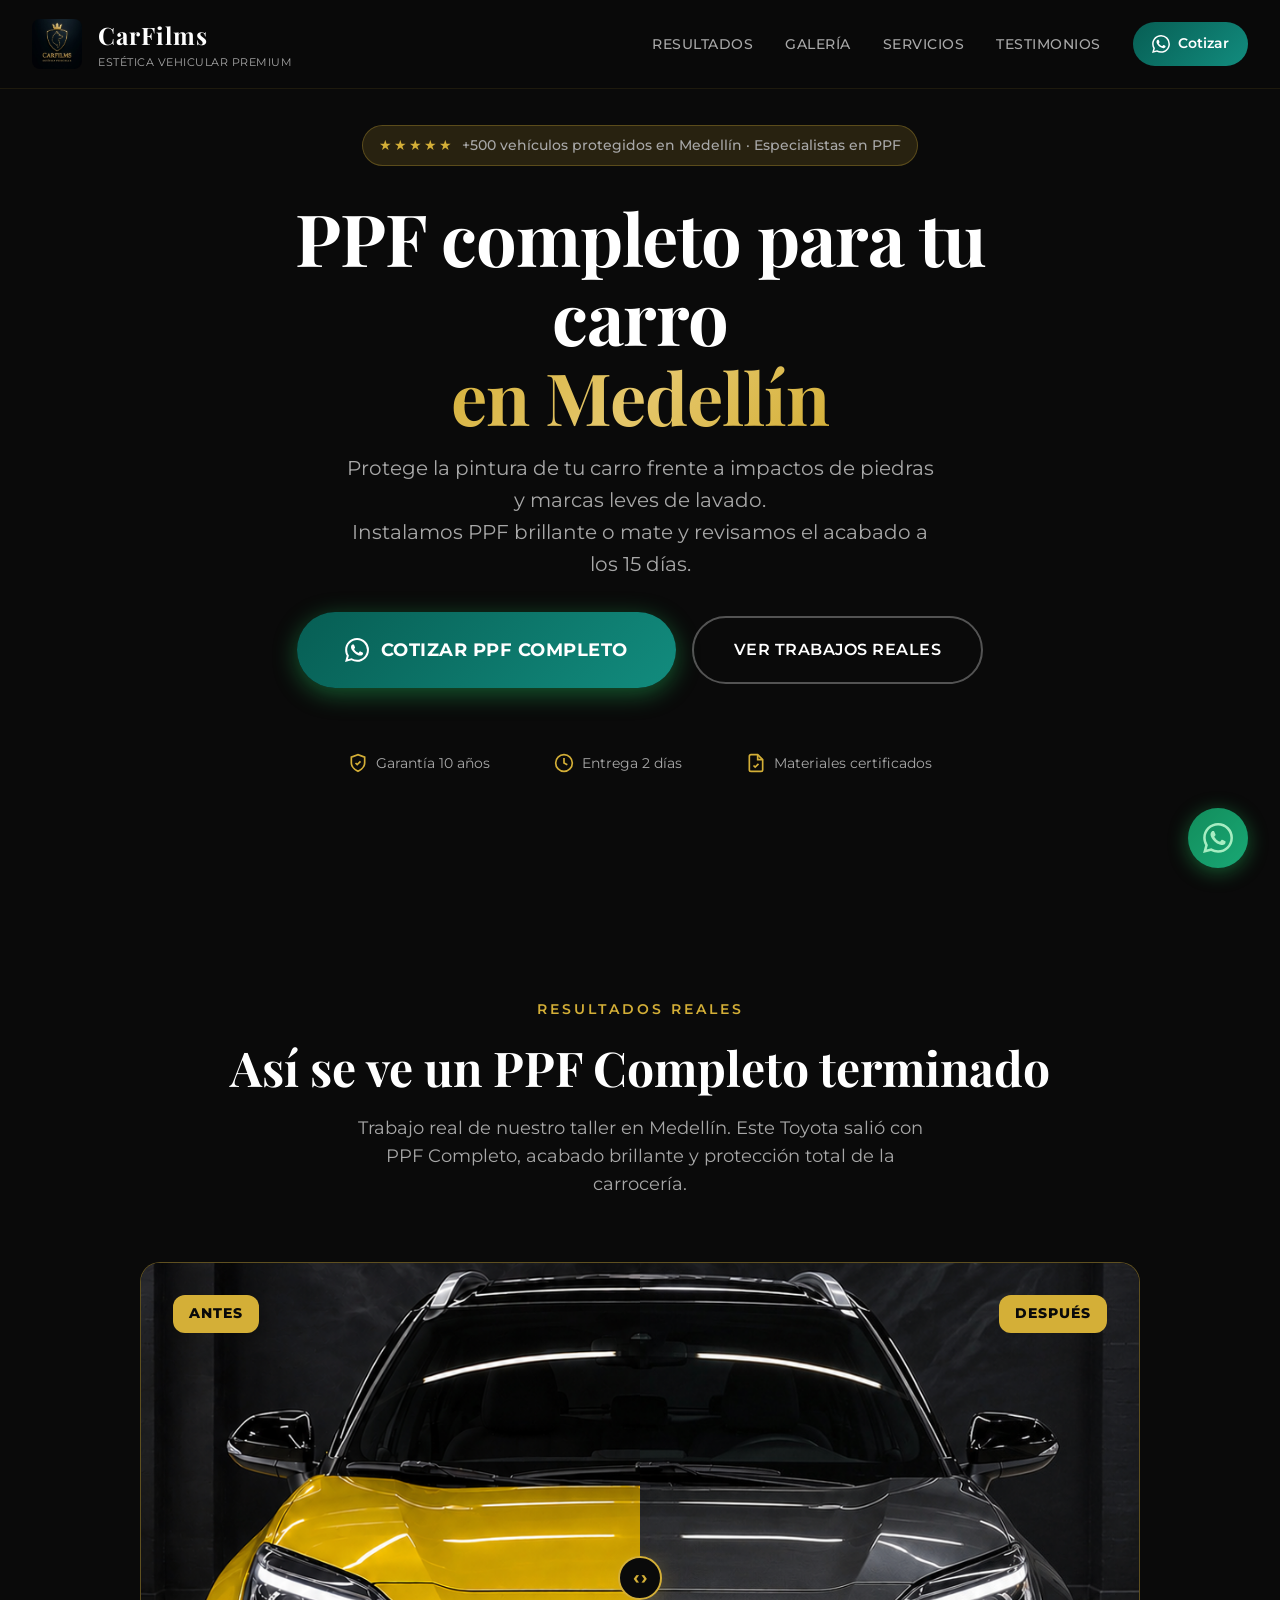
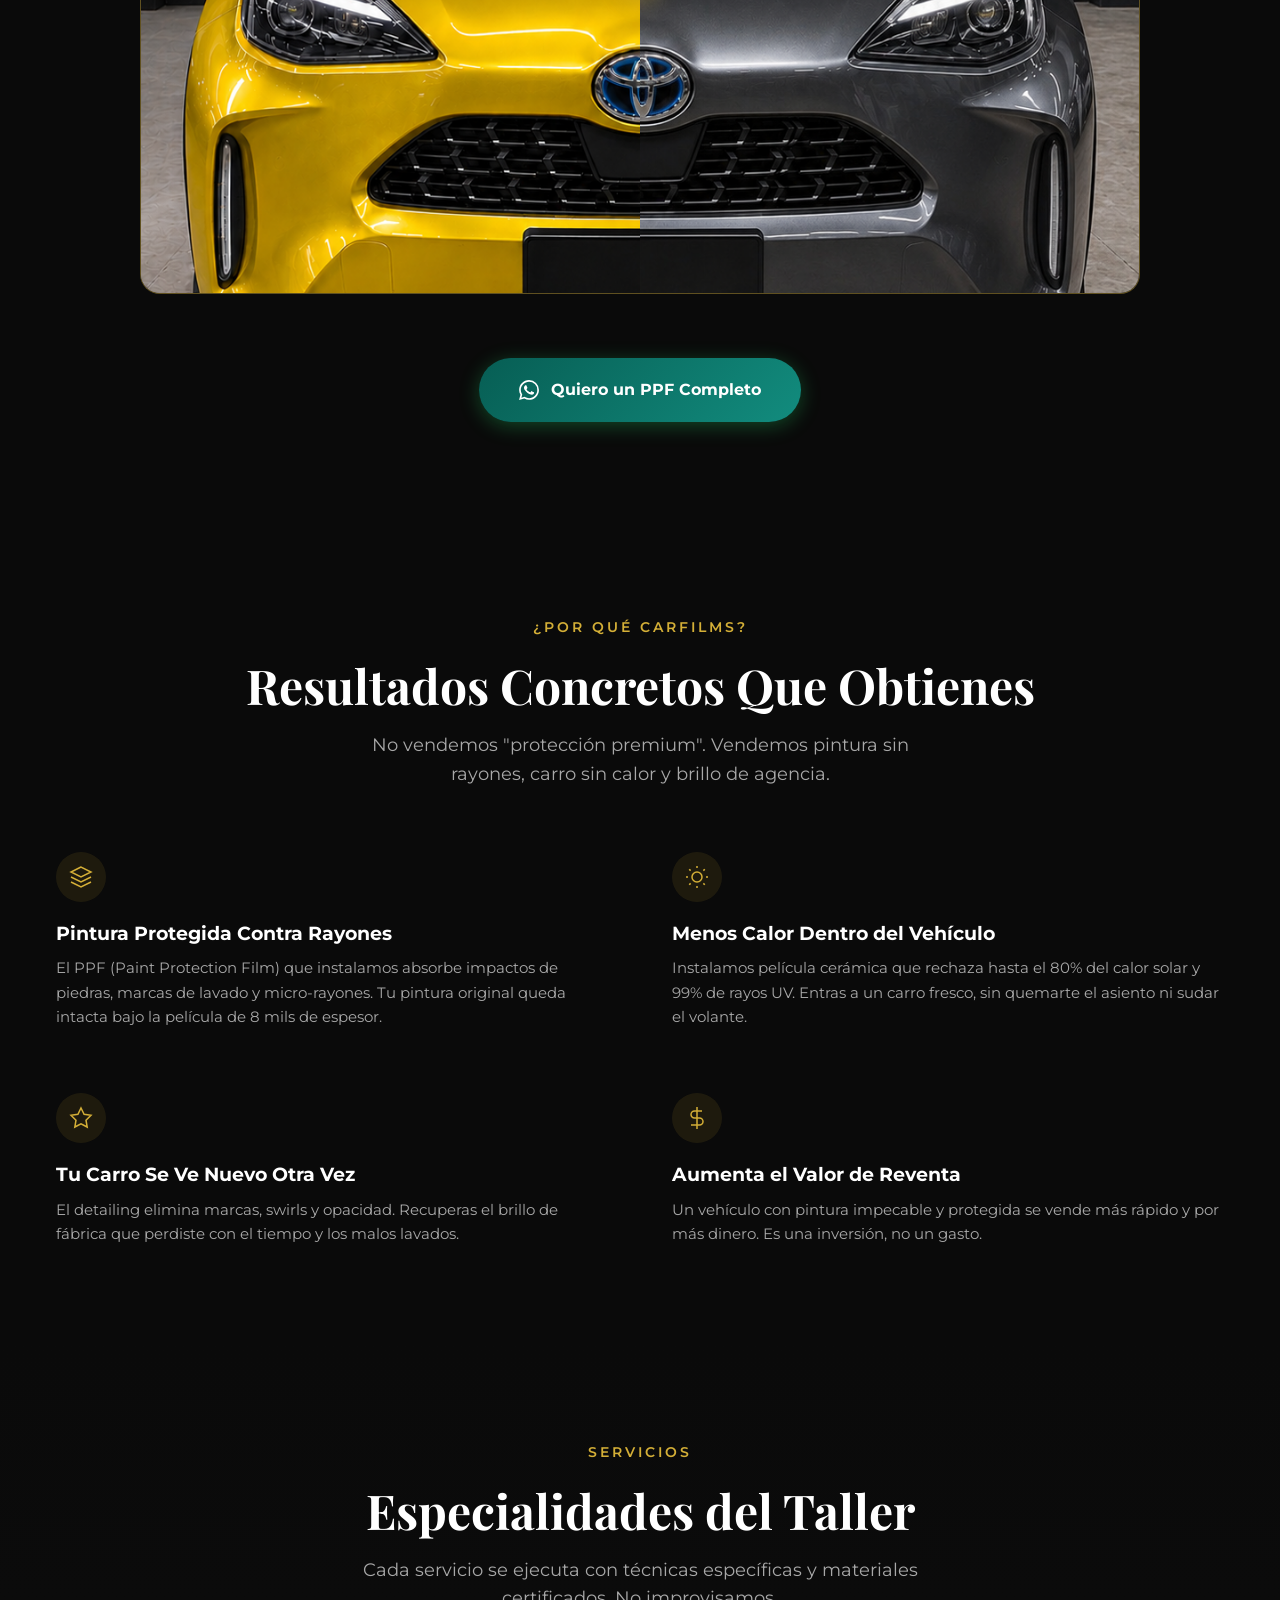
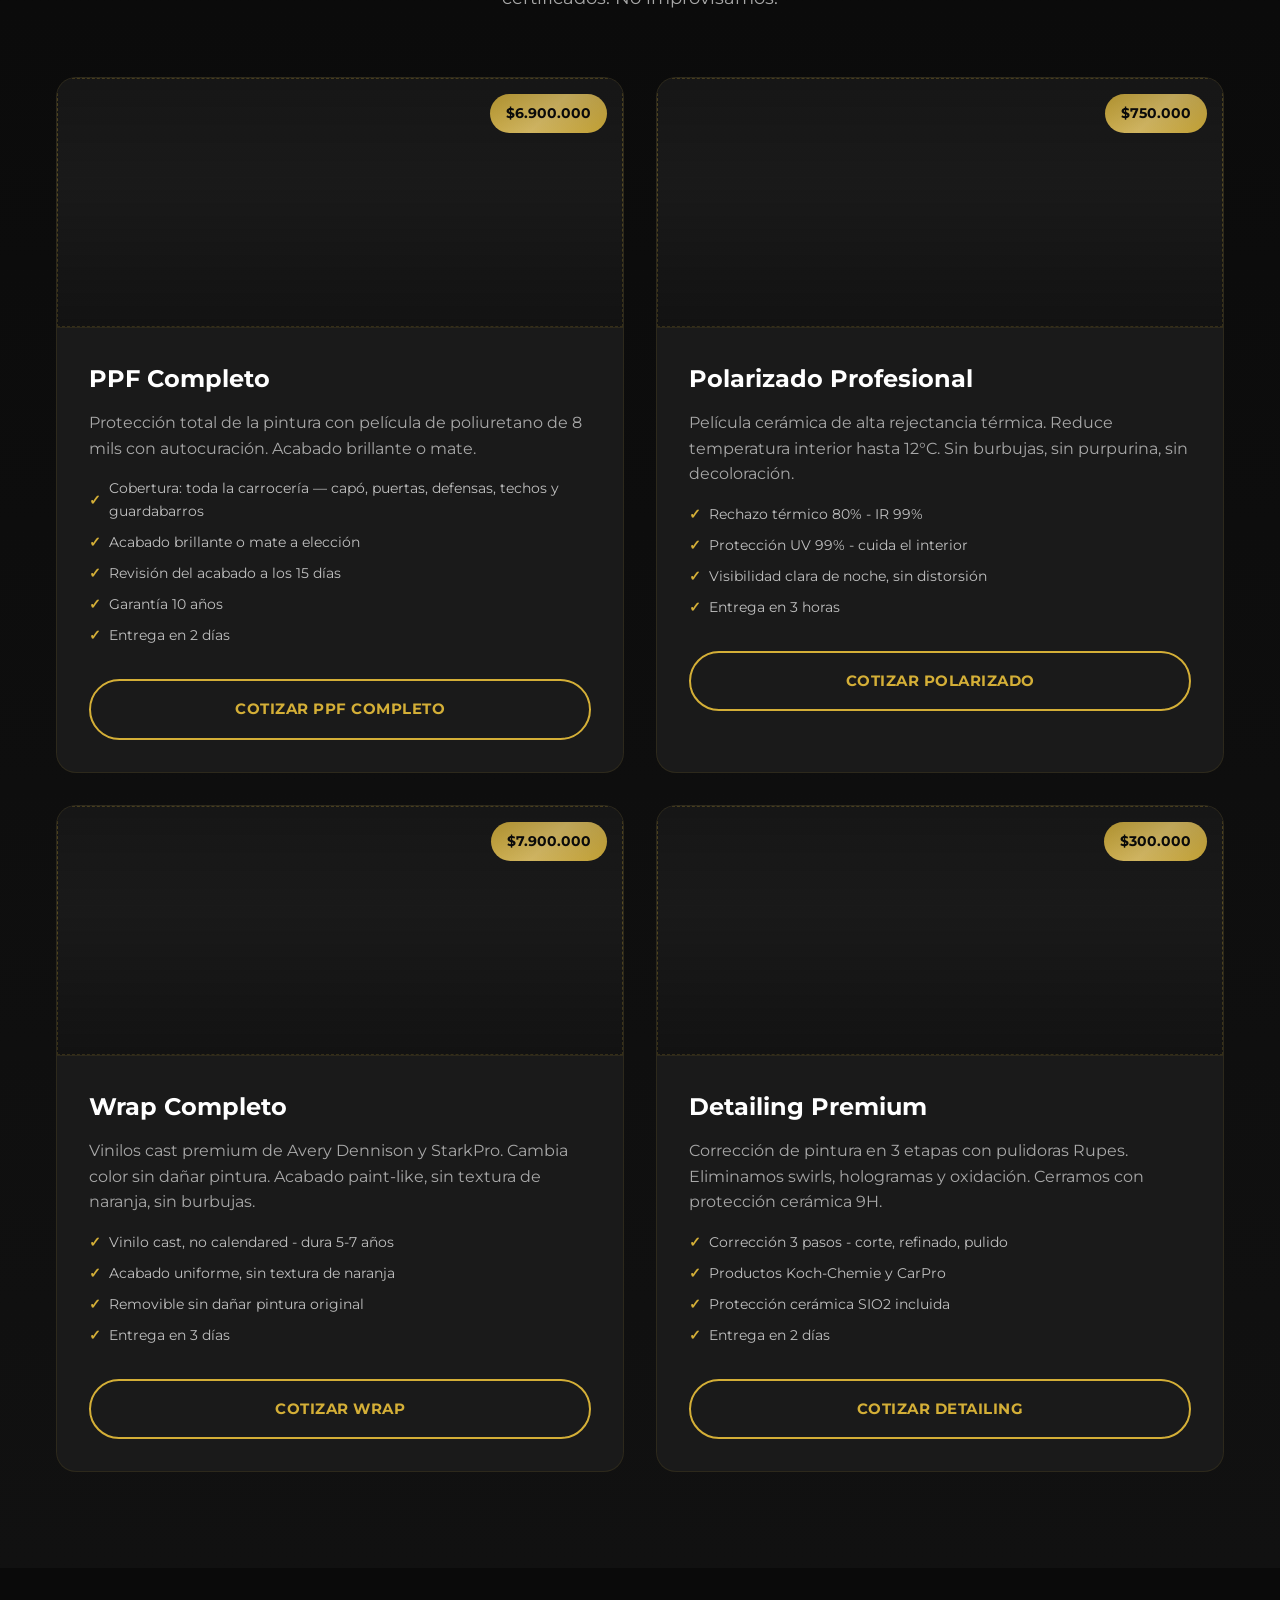
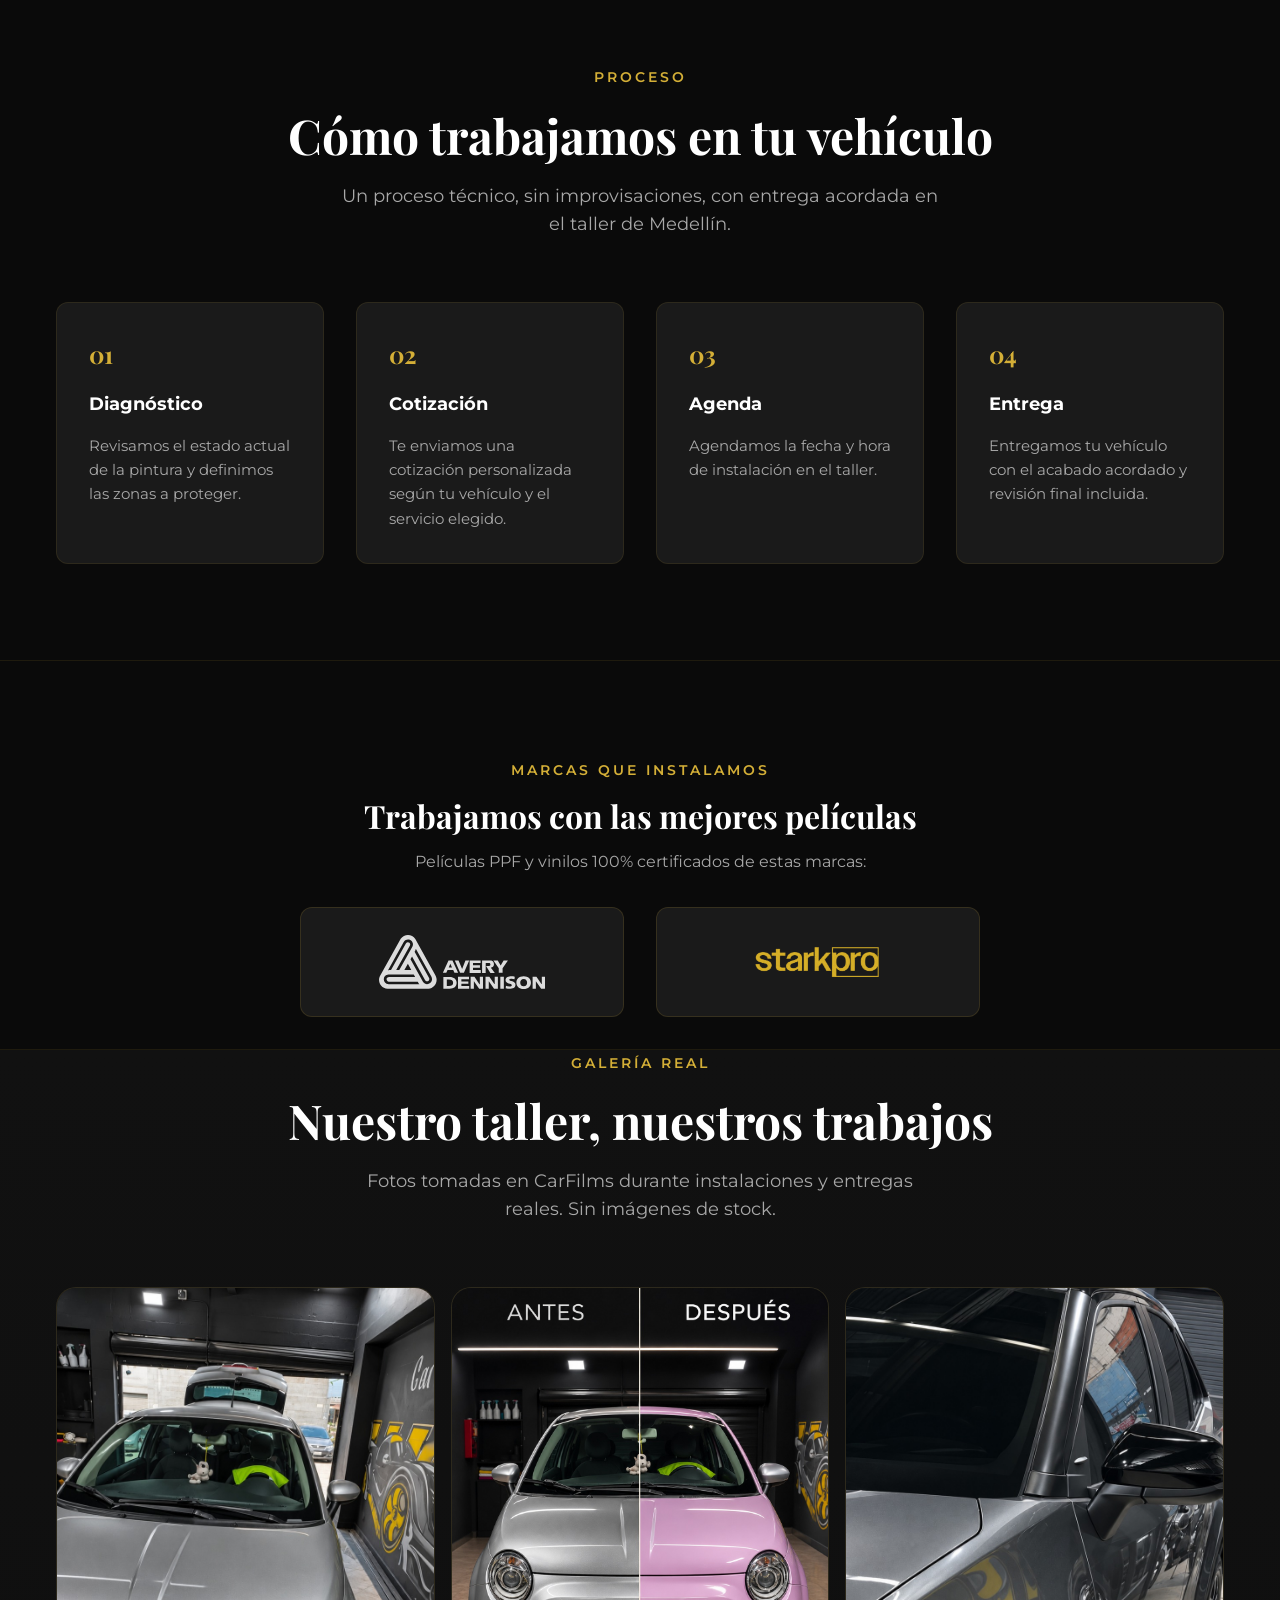
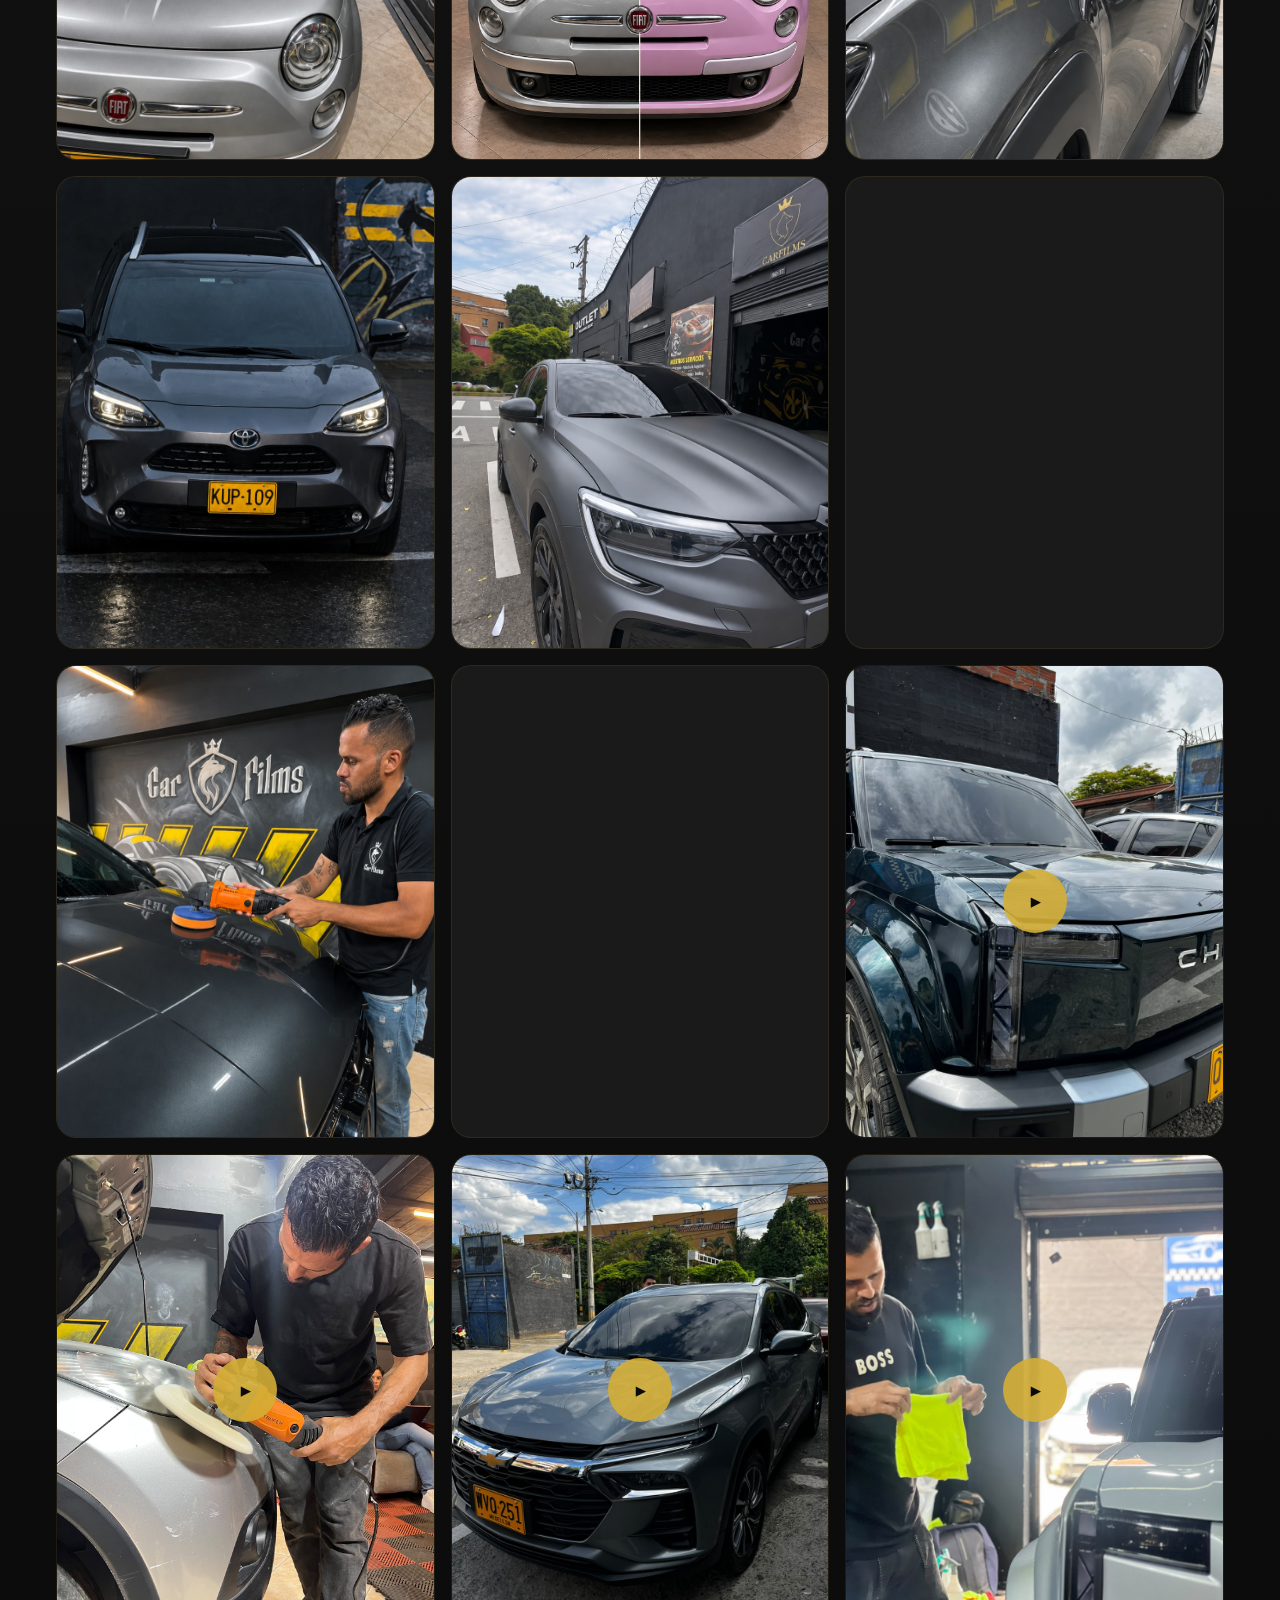
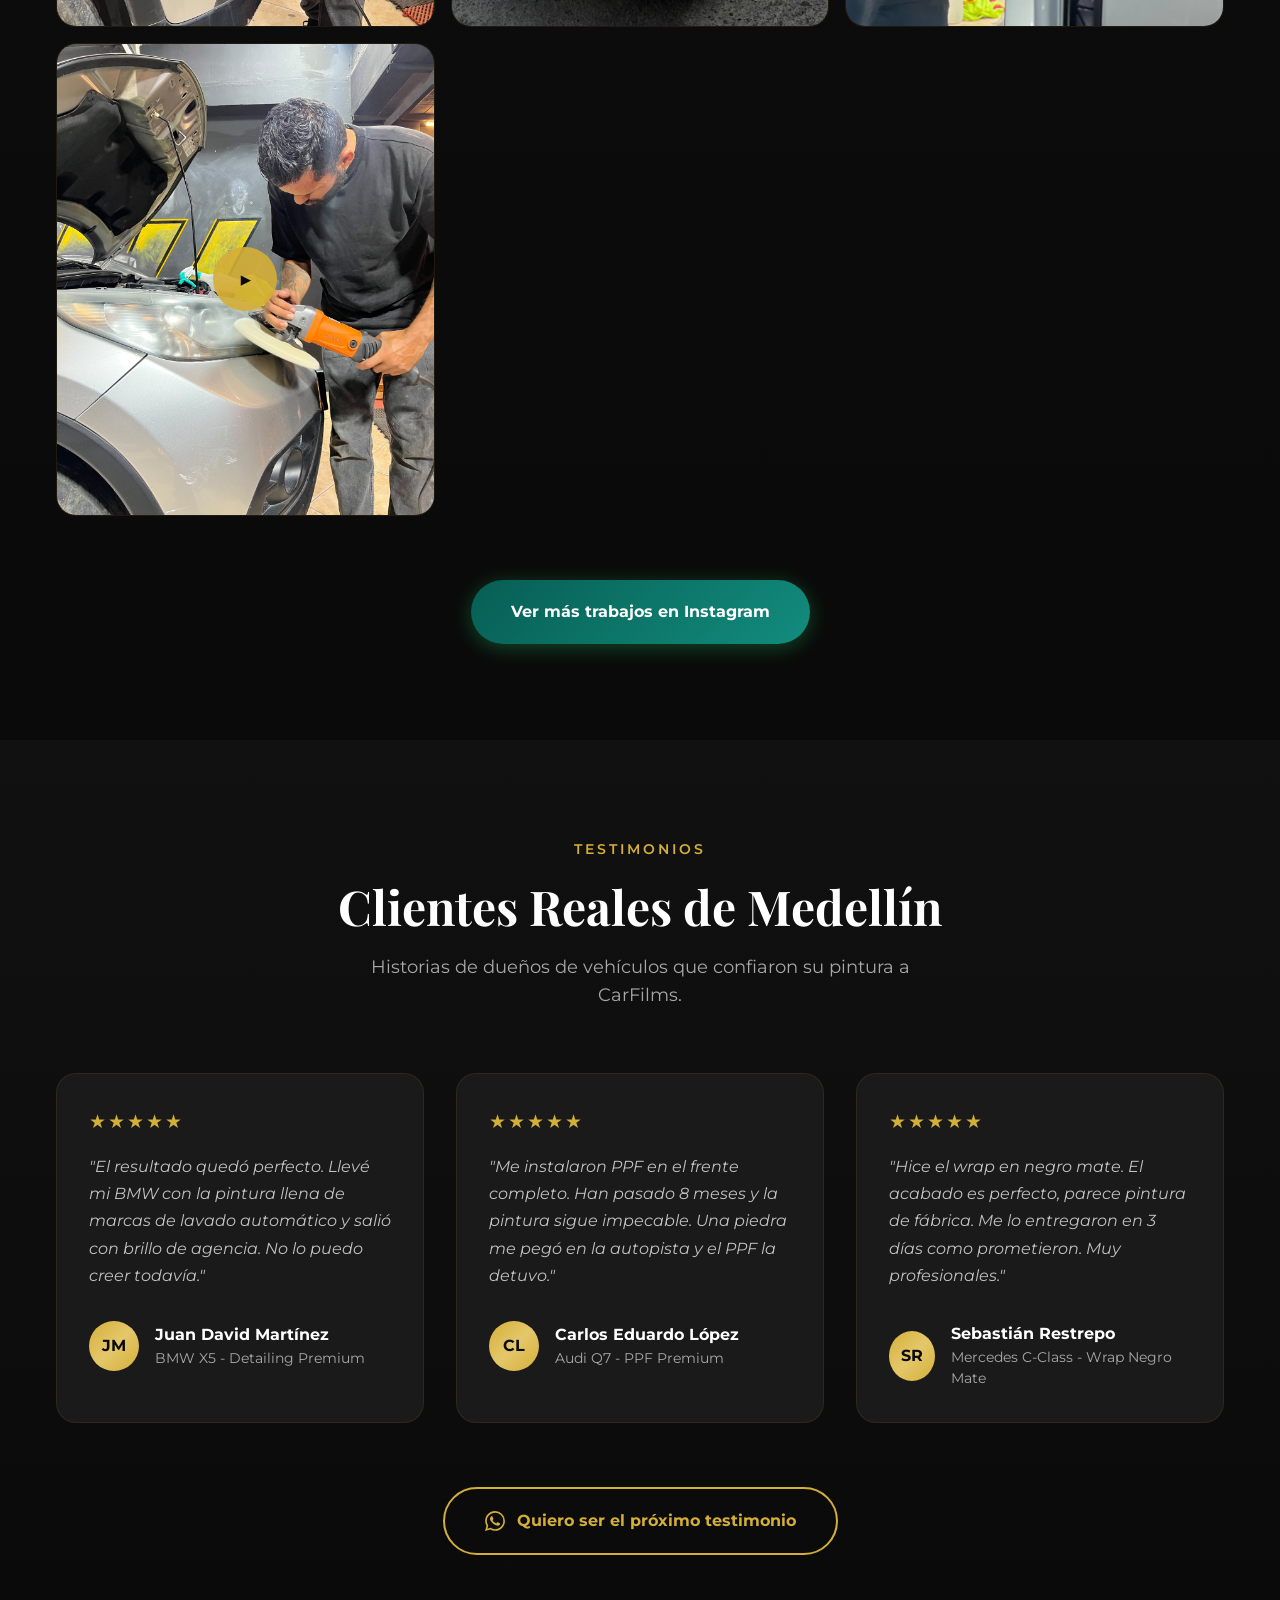
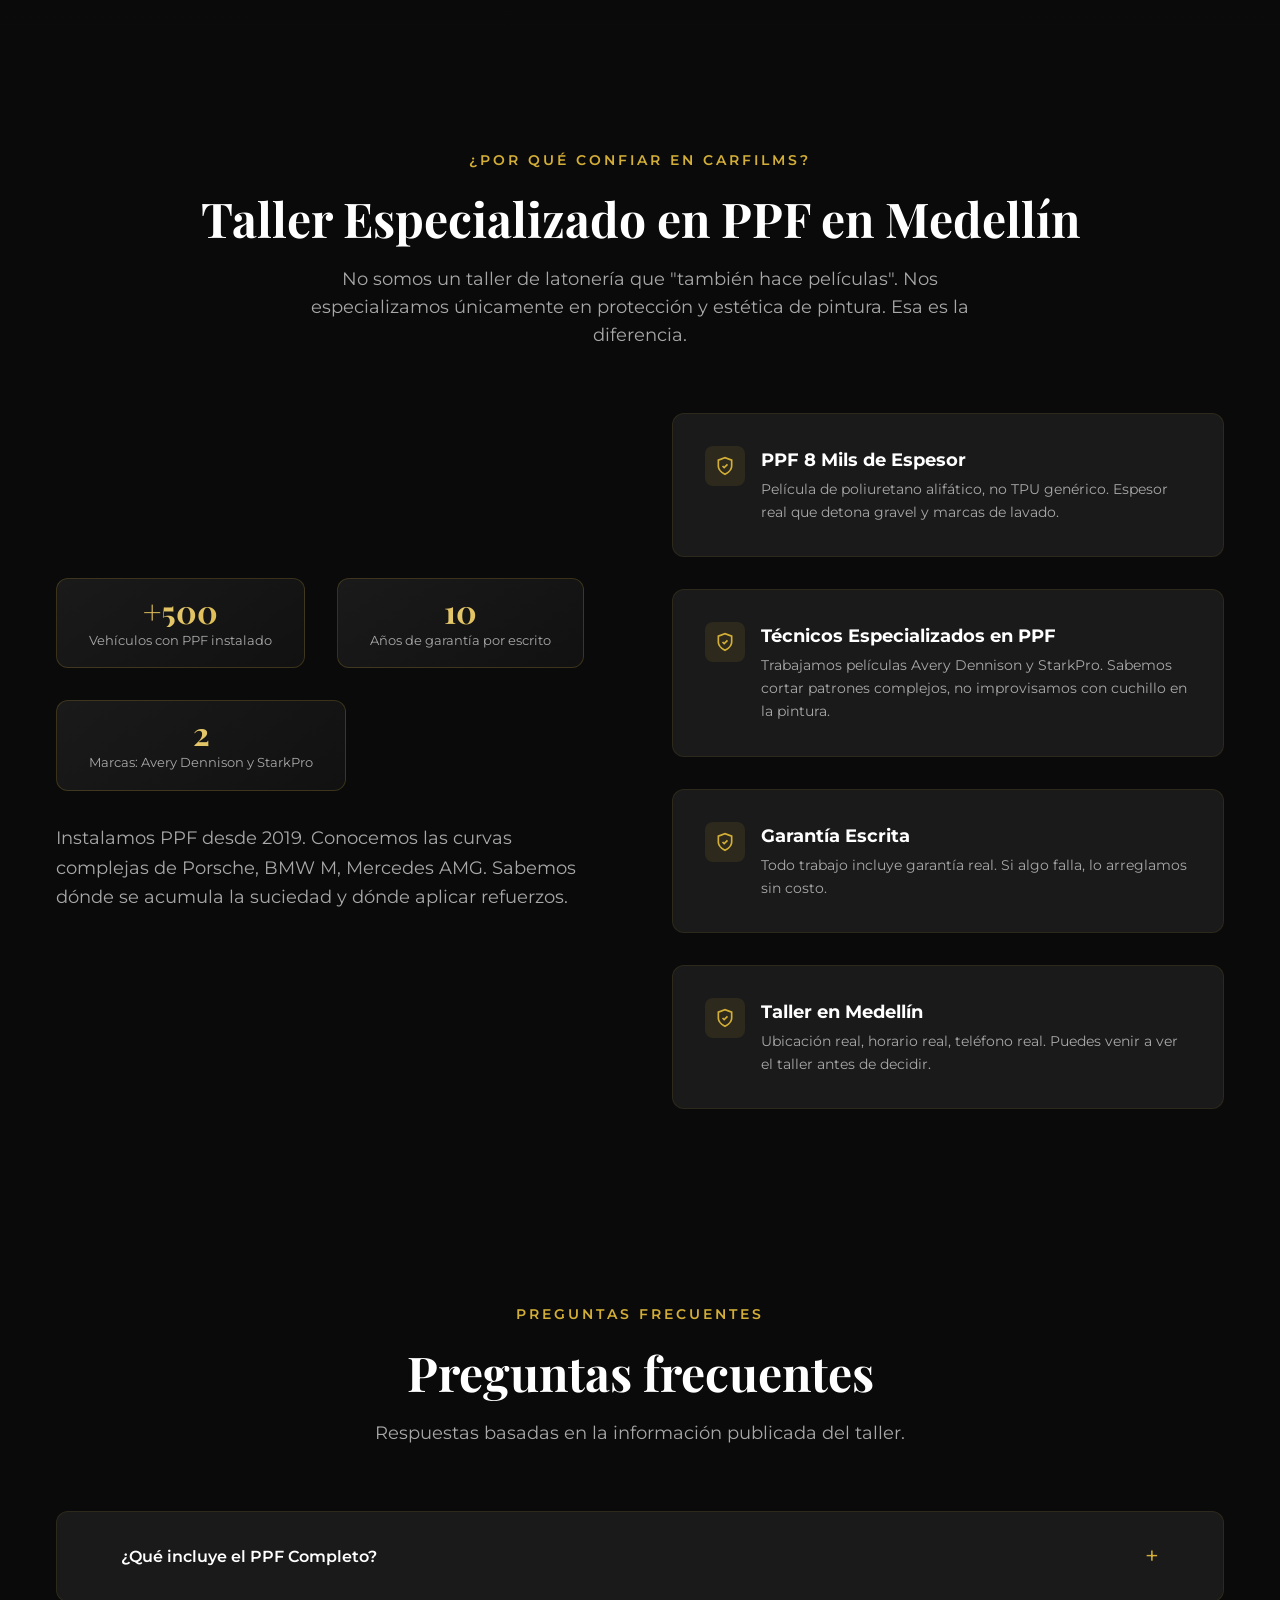
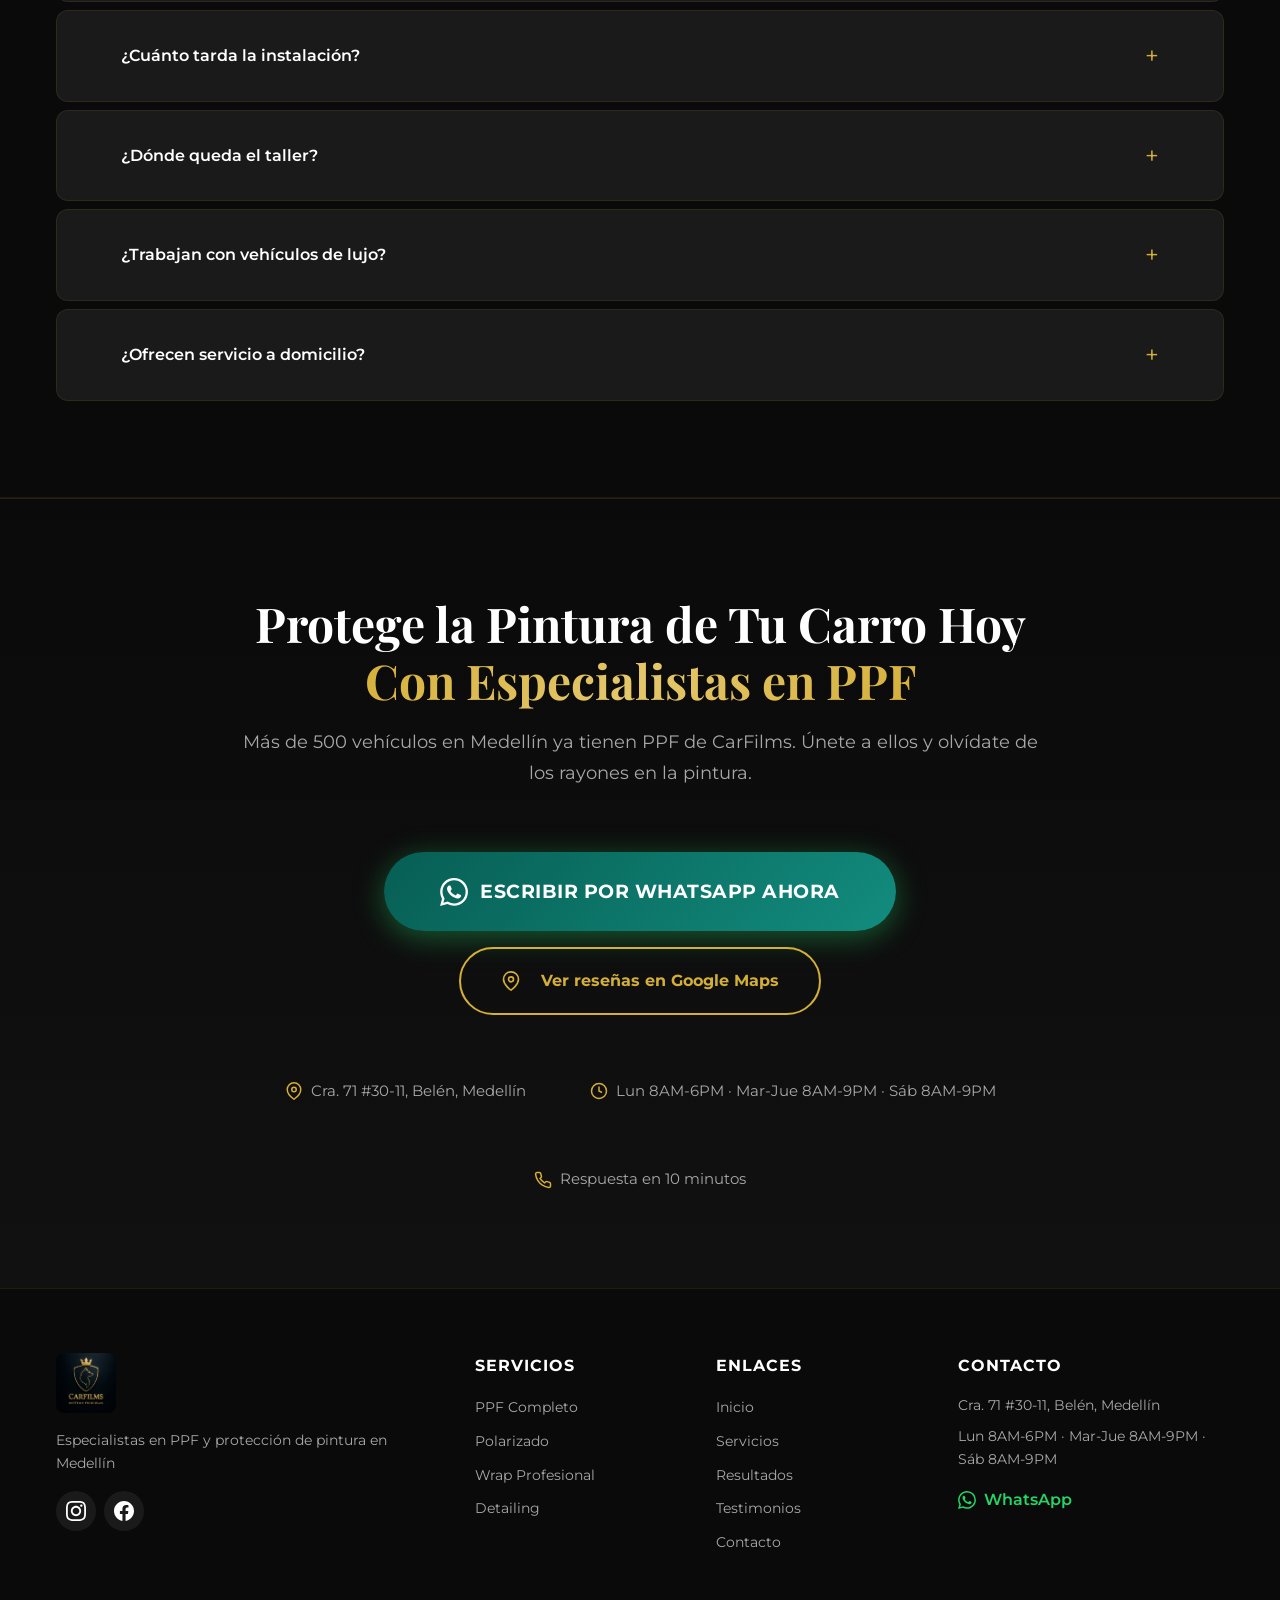
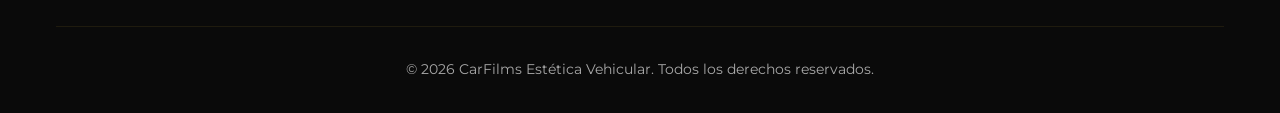
==== commit 16e751a1: "feat(galeria): slider antes/después, nuevas fotos y nuevo hero video - reemplazar sección Resultados" ====
--- a/index.html
+++ b/index.html
@@ -107,7 +107,7 @@
     <section class="hero" id="inicio">
         <div class="hero-video-container">
             <video autoplay muted loop playsinline class="hero-video" poster="data:image/svg+xml,%3Csvg xmlns='http://www.w3.org/2000/svg' width='1920' height='1080' viewBox='0 0 1920 1080'%3E%3Crect fill='%230a0a0a' width='1920' height='1080'/%3E%3C/svg%3E">
-                <source src="video-3.mp4" type="video/mp4">
+                <source src="newherovideo.mp4" type="video/mp4">
             </video>
             <div class="hero-overlay"></div>
         </div>
@@ -164,25 +164,18 @@
             <div class="section-header">
                 <span class="section-tag">Resultados Reales</span>
                 <h2 class="section-title">Así se ve un PPF Completo terminado</h2>
-                <p class="section-subtitle">Trabajo real de nuestro taller en Medellín. Este Kia EV6 salió con PPF Completo, acabado brillante y protección total de la carrocería.</p>
-            </div>
-            <div class="results-grid">
-                <figure class="card result-card result-photo">
-                    <div class="result-label-tag result-label-tag-gold">PPF COMPLETO</div>
-                    <img src="trabajo-ppf-ev6-frontal.jpg" alt="Kia EV6 gris con PPF Completo terminado, visto de frente dentro del taller CarFilms" class="result-photo-img" loading="lazy" decoding="async" width="960" height="1280">
-                    <figcaption class="result-info">
-                        <h3 class="result-title">PPF completo</h3>
-                        <p class="result-car">Carrocería completa con película de 8 mils y acabado brillante.</p>
-                    </figcaption>
-                </figure>
-                <figure class="card result-card result-photo result-after-card">
-                    <div class="result-label-tag result-label-tag-gold">ACABADO ESPEJO</div>
-                    <img src="trabajo-ppf-ev6-brillo.jpg" alt="Reflejo del techo del Kia EV6 sobre el capó con PPF, sin textura de naranja" class="result-photo-img" loading="lazy" decoding="async" width="960" height="1280">
-                    <figcaption class="result-info">
-                        <h3 class="result-title">Brillo y profundidad</h3>
-                        <p class="result-car">Reflejo limpio, sin textura de naranja ni bordes visibles.</p>
-                    </figcaption>
-                </figure>
+                <p class="section-subtitle">Trabajo real de nuestro taller en Medellín. Este Toyota salió con PPF Completo, acabado brillante y protección total de la carrocería.</p>
+            </div>
+            <div class="before-after" id="beforeAfter">
+                <div class="before-after-frame" id="baFrame">
+                    <img src="despus.png" alt="Vehículo con PPF Completo aplicado, acabado brillante" class="ba-img ba-after" draggable="false">
+                    <img src="antus.png" alt="Vehículo antes de aplicar PPF Completo" class="ba-img ba-before" id="baBefore" style="clip-path: inset(0 50% 0 0);" draggable="false">
+                    <span class="ba-label ba-label-before">ANTES</span>
+                    <span class="ba-label ba-label-after">DESPUÉS</span>
+                    <div class="ba-handle" id="baHandle" role="slider" tabindex="0" aria-label="Comparar antes y después" aria-valuemin="0" aria-valuemax="100" aria-valuenow="50" aria-orientation="horizontal" style="left: 50%;">
+                        <span class="ba-handle-arrows">‹ ›</span>
+                    </div>
+                </div>
             </div>
             <div class="results-cta">
                 <a href="https://wa.me/573022469542?text=Hola%2C%20vengo%20de%20la%20p%C3%A1gina%20de%20CARFILMS%20y%20quiero%20cotizar%20PPF%20completo.%20Mi%20carro%20es%20marca%20___%2C%20modelo%20___%2C%20a%C3%B1o%20___.%20Me%20interesa%20el%20acabado%20brillante%20o%20mate" class="btn-results" target="_blank" rel="noopener noreferrer">
@@ -256,7 +249,7 @@
             <div class="services-grid">
                 <div class="card service-card">
                     <div class="service-image">
-                        <img class="service-img service-img-ppf" src="trabajo-ppf-ev6-tres-cuartos.jpg" alt="Kia EV6 con PPF Completo instalado en CarFilms, vista tres cuartos" width="960" height="1280" loading="lazy" decoding="async">
+                        <div class="image-placeholder service-img" aria-hidden="true"></div>
                         <div class="service-overlay">
                             <span class="service-price">$6.900.000</span>
                         </div>
@@ -278,7 +271,7 @@
                 </div>
                 <div class="card service-card">
                     <div class="service-image">
-                        <img class="service-img service-img-tint" src="trabajo-ppf-ev6-lateral.jpg" alt="Kia EV6 con polarizado cerámico instalado, ventanas tintadas en el taller" width="960" height="1280" loading="lazy" decoding="async">
+                        <div class="image-placeholder service-img" aria-hidden="true"></div>
                         <div class="service-overlay">
                             <span class="service-price">$750.000</span>
                         </div>
@@ -299,7 +292,7 @@
                 </div>
                 <div class="card service-card">
                     <div class="service-image">
-                        <img class="service-img service-img-wrap" src="trabajo-pickup-frontal.jpg" alt="Pickup negra con acabado brillante tipo espejo en el taller CarFilms" width="960" height="1280" loading="lazy" decoding="async">
+                        <div class="image-placeholder service-img" aria-hidden="true"></div>
                         <div class="service-overlay">
                             <span class="service-price">$7.900.000</span>
                         </div>
@@ -320,7 +313,7 @@
                 </div>
                 <div class="card service-card">
                     <div class="service-image">
-                        <img class="service-img service-img-detail" src="trabajo-pulido-capo.jpg" alt="Pulido de capó con pulidora rotativa durante un detailing en CarFilms" width="1200" height="1600" loading="lazy" decoding="async">
+                        <div class="image-placeholder service-img" aria-hidden="true"></div>
                         <div class="service-overlay">
                             <span class="service-price">$300.000</span>
                         </div>
@@ -406,28 +399,28 @@
             </div>
             <div class="gallery-grid">
                 <figure class="card gallery-item">
-                    <img src="trabajo-detailing-chevrolet-frontal.jpg" alt="Chevrolet gris con detailing terminado, estacionado frente al taller" loading="lazy" decoding="async" width="960" height="1280">
+                    <img src="trabajo-nuevo-1.jpeg" alt="Trabajo real de estética vehicular en el taller CarFilms" loading="lazy" decoding="async">
                 </figure>
                 <figure class="card gallery-item">
-                    <img src="trabajo-detailing-chevrolet-lateral.jpg" alt="Chevrolet gris visto en tres cuartos con la pintura recuperada" loading="lazy" decoding="async" width="960" height="1280">
+                    <img src="trabajo-nuevo-2.jpeg" alt="Trabajo real de estética vehicular en el taller CarFilms" loading="lazy" decoding="async">
                 </figure>
                 <figure class="card gallery-item">
-                    <img src="trabajo-detailing-chevrolet-taller.jpg" alt="Chevrolet gris listo para entrega frente al aviso de servicios de CarFilms" loading="lazy" decoding="async" width="960" height="1280">
+                    <img src="trabajo-nuevo-3.jpeg" alt="Trabajo real de estética vehicular en el taller CarFilms" loading="lazy" decoding="async">
                 </figure>
                 <figure class="card gallery-item">
-                    <img src="trabajo-detailing-chevrolet-trasera.jpg" alt="Detalle del stop trasero de un Chevrolet Premier con acabado brillante" loading="lazy" decoding="async" width="960" height="1280">
+                    <img src="trabajo-nuevo-4.jpeg" alt="Trabajo real de estética vehicular en el taller CarFilms" loading="lazy" decoding="async">
                 </figure>
                 <figure class="card gallery-item">
-                    <img src="trabajo-detalle-pickup.jpg" alt="Instalador revisando el acabado de una pickup negra dentro del taller" loading="lazy" decoding="async" width="960" height="1280">
+                    <img src="trabajo-nuevo-5.jpeg" alt="Trabajo real de estética vehicular en el taller CarFilms" loading="lazy" decoding="async">
                 </figure>
                 <figure class="card gallery-item">
-                    <img src="trabajo-pulido-faros.jpg" alt="Pulido de faro delantero con pulidora durante el detailing" loading="lazy" decoding="async" width="1200" height="1600">
+                    <img src="trabajo-nuevo-6.jpeg" alt="Trabajo real de estética vehicular en el taller CarFilms" loading="lazy" decoding="async">
                 </figure>
                 <figure class="card gallery-item">
-                    <img src="trabajo-secado-puerta.jpg" alt="Secado y limpieza de la puerta con paño de microfibra" loading="lazy" decoding="async" width="960" height="1280">
+                    <img src="trabajo-nuevo-7.jpeg" alt="Trabajo real de estética vehicular en el taller CarFilms" loading="lazy" decoding="async">
                 </figure>
                 <figure class="card gallery-item">
-                    <img src="trabajo-acabado-puerta.jpg" alt="Revisión final del acabado de la puerta antes de la entrega" loading="lazy" decoding="async" width="960" height="1280">
+                    <img src="trabajo-nuevo-8.jpeg" alt="Trabajo real de estética vehicular en el taller CarFilms" loading="lazy" decoding="async">
                 </figure>
                 <div class="card gallery-item video-item">
                     <div class="video-wrapper">
--- a/style.css
+++ b/style.css
@@ -706,6 +706,108 @@
     width: 100%;
     aspect-ratio: 4 / 5;
     object-fit: cover;
+}
+
+/* ============================================
+   SLIDER ANTES / DESPUÉS
+   ============================================ */
+.before-after {
+    max-width: 1000px;
+    margin: 0 auto;
+    border: 1px solid rgba(212, 175, 55, 0.4);
+    border-radius: var(--radius-lg);
+    overflow: hidden;
+    background: var(--color-black-light);
+}
+
+.before-after-frame {
+    position: relative;
+    width: 100%;
+    aspect-ratio: 1122 / 1402;
+    max-height: 70vh;
+    overflow: hidden;
+    cursor: ew-resize;
+    user-select: none;
+    -webkit-user-select: none;
+    touch-action: pan-y;
+}
+
+.ba-img {
+    position: absolute;
+    top: 0;
+    left: 0;
+    width: 100%;
+    height: 100%;
+    object-fit: cover;
+    pointer-events: none;
+    display: block;
+}
+
+.ba-after {
+    z-index: 1;
+}
+
+.ba-before {
+    z-index: 2;
+    clip-path: inset(0 50% 0 0);
+}
+
+.ba-label {
+    position: absolute;
+    top: var(--spacing-md);
+    z-index: 3;
+    padding: 0.5rem 1rem;
+    background: var(--color-gold);
+    color: var(--color-black);
+    font-size: 0.85rem;
+    font-weight: 800;
+    letter-spacing: 1px;
+    border-radius: var(--radius-md);
+    pointer-events: none;
+    text-transform: uppercase;
+}
+
+.ba-label-before { left: var(--spacing-md); }
+.ba-label-after { right: var(--spacing-md); }
+
+.ba-handle {
+    position: absolute;
+    top: 50%;
+    left: 50%;
+    transform: translate(-50%, -50%);
+    width: 44px;
+    height: 44px;
+    border-radius: var(--radius-full);
+    background: var(--color-black);
+    border: 2px solid var(--color-gold);
+    color: var(--color-gold);
+    display: flex;
+    align-items: center;
+    justify-content: center;
+    z-index: 4;
+    cursor: ew-resize;
+    box-shadow: var(--shadow-gold);
+    user-select: none;
+    pointer-events: none;
+}
+
+.ba-handle-arrows {
+    font-size: 1.2rem;
+    font-weight: 700;
+    line-height: 1;
+    letter-spacing: -2px;
+    padding-right: 2px;
+}
+
+.ba-handle:focus-visible {
+    outline: 2px solid var(--color-white);
+    outline-offset: 3px;
+}
+
+@media (max-width: 768px) {
+    .before-after-frame {
+        max-height: none;
+    }
 }
 
 /* ============================================
@@ -2085,3 +2187,25 @@
 .video-item .gallery-video {
     pointer-events: none;
 }
+
+/* ============================================
+   PLACEHOLDERS DE IMÁGENES (sin foto)
+   ============================================ */
+.image-placeholder {
+    display: block;
+    width: 100%;
+    background: var(--color-black-lighter);
+    border: 1px dashed rgba(212, 175, 55, 0.35);
+}
+
+.image-placeholder.result-photo-img {
+    aspect-ratio: 4 / 5;
+}
+
+.image-placeholder.service-img {
+    height: 100%;
+}
+
+.image-placeholder.gallery-placeholder {
+    aspect-ratio: 4 / 5;
+}
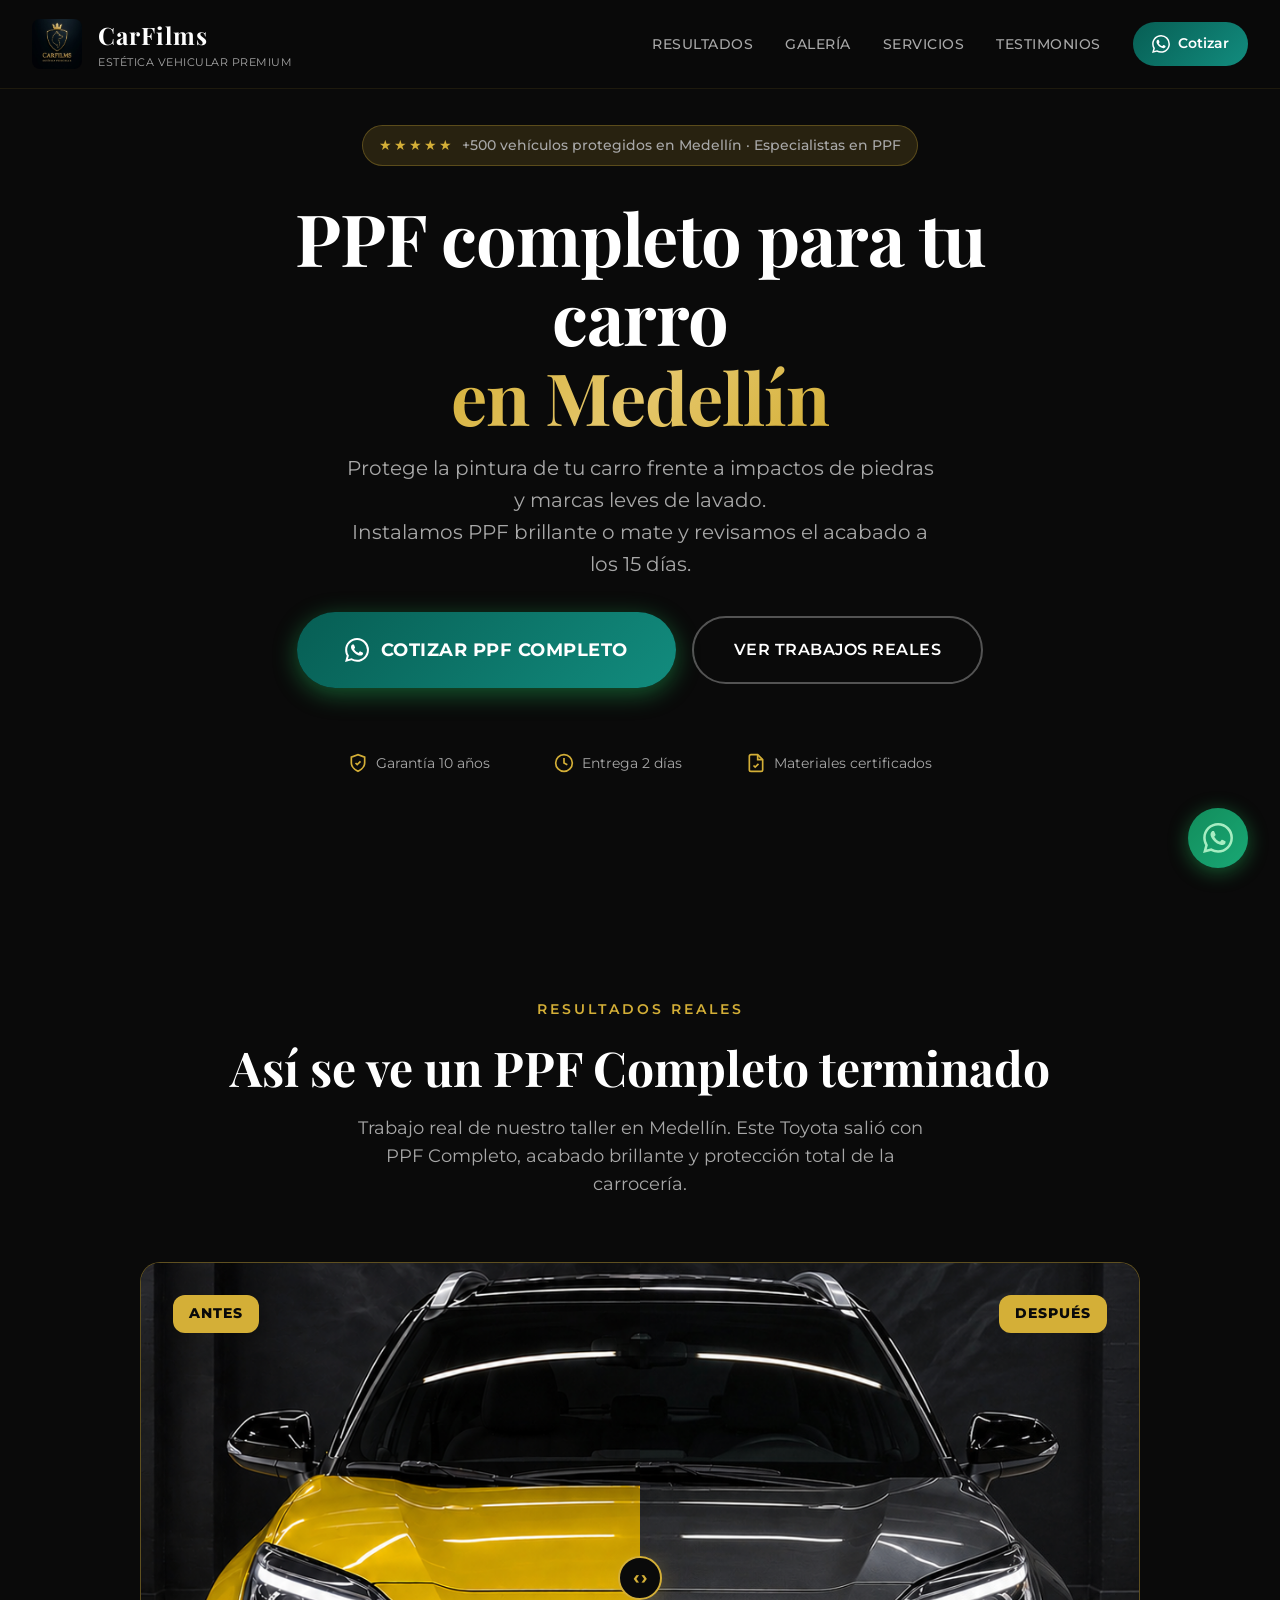
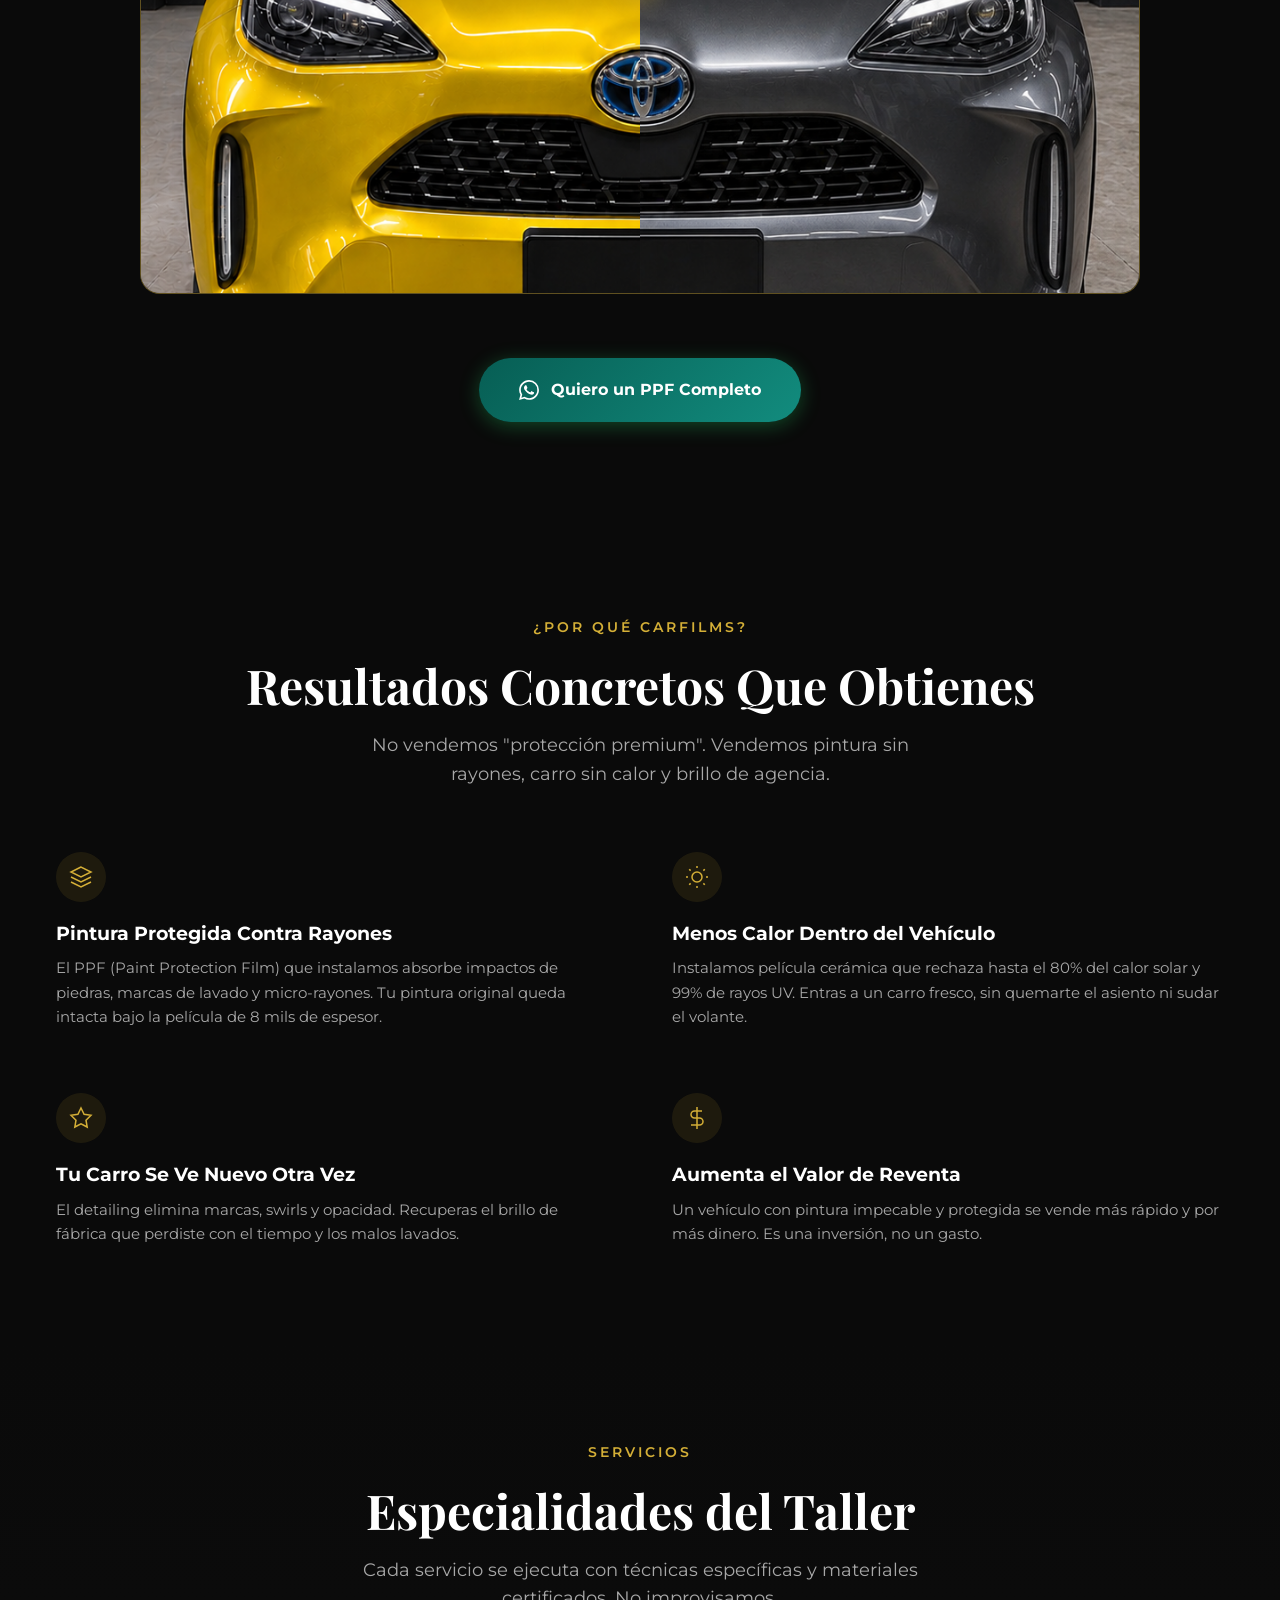
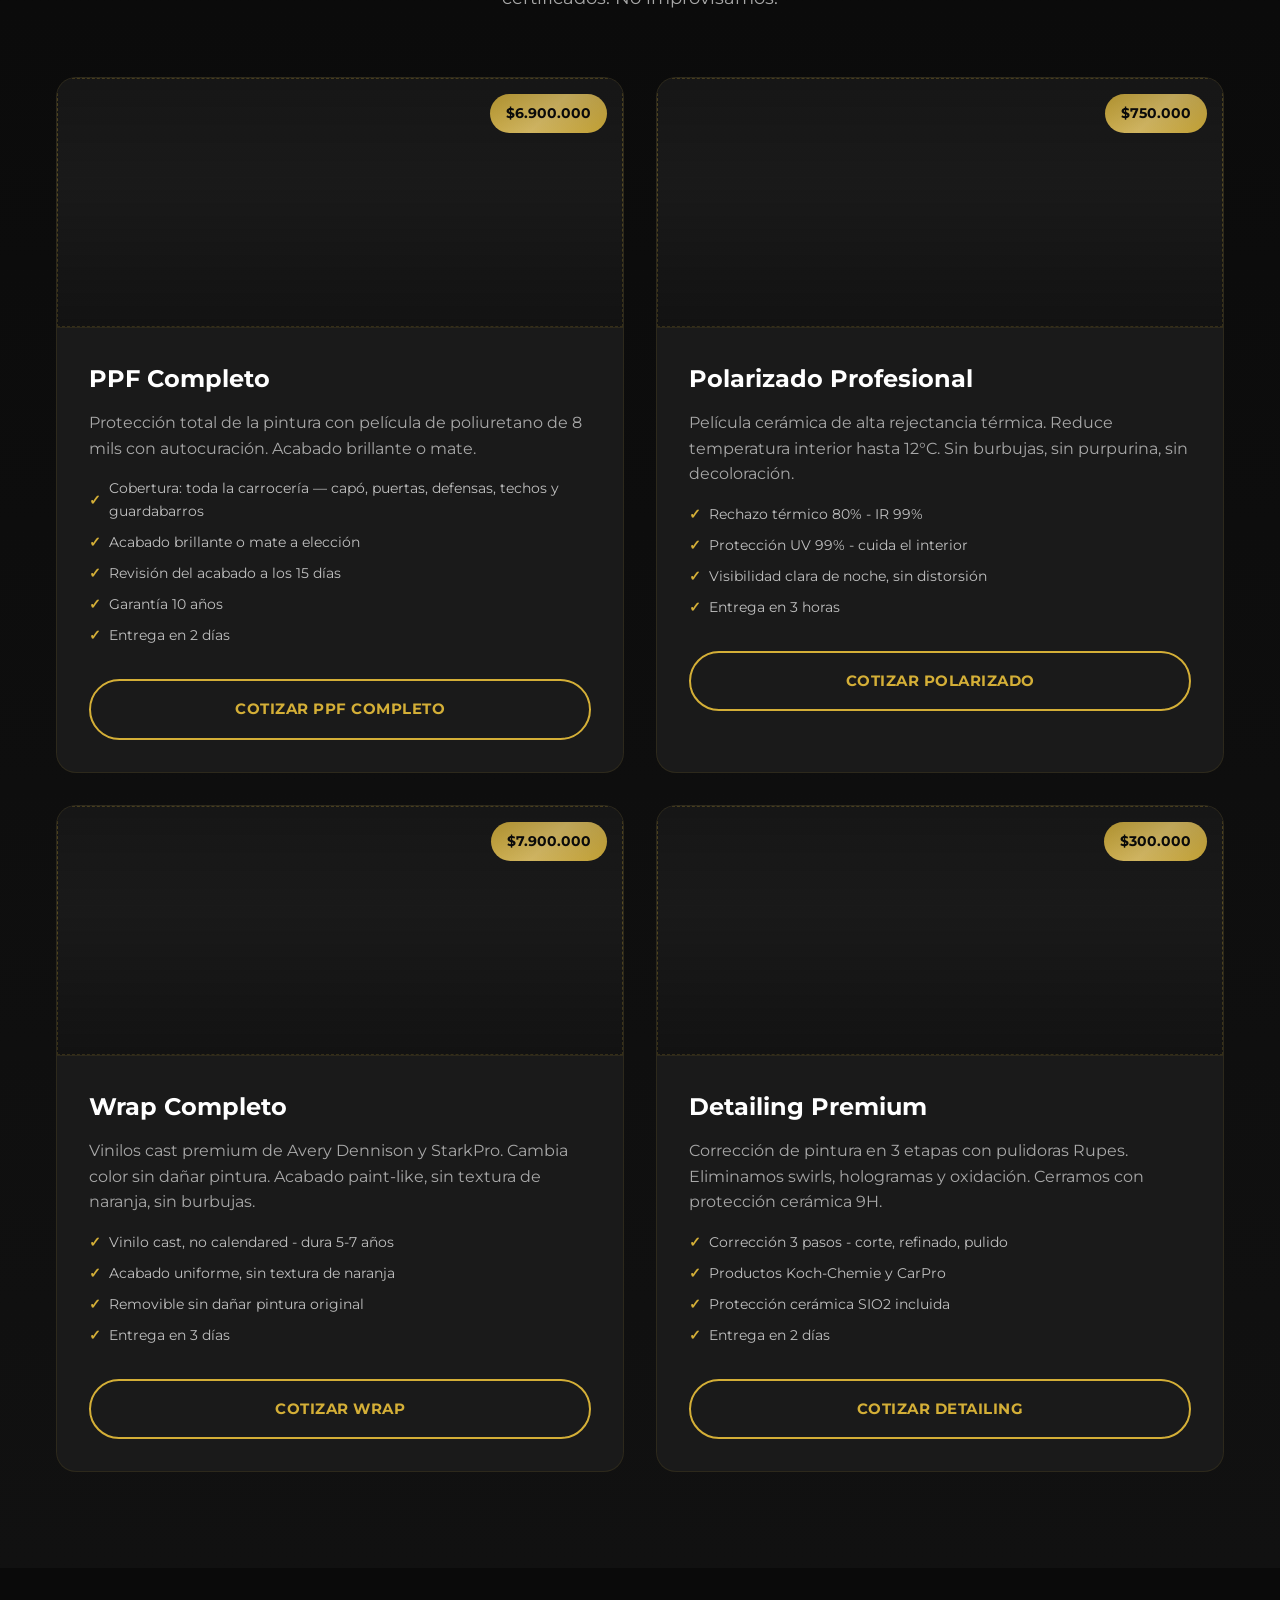
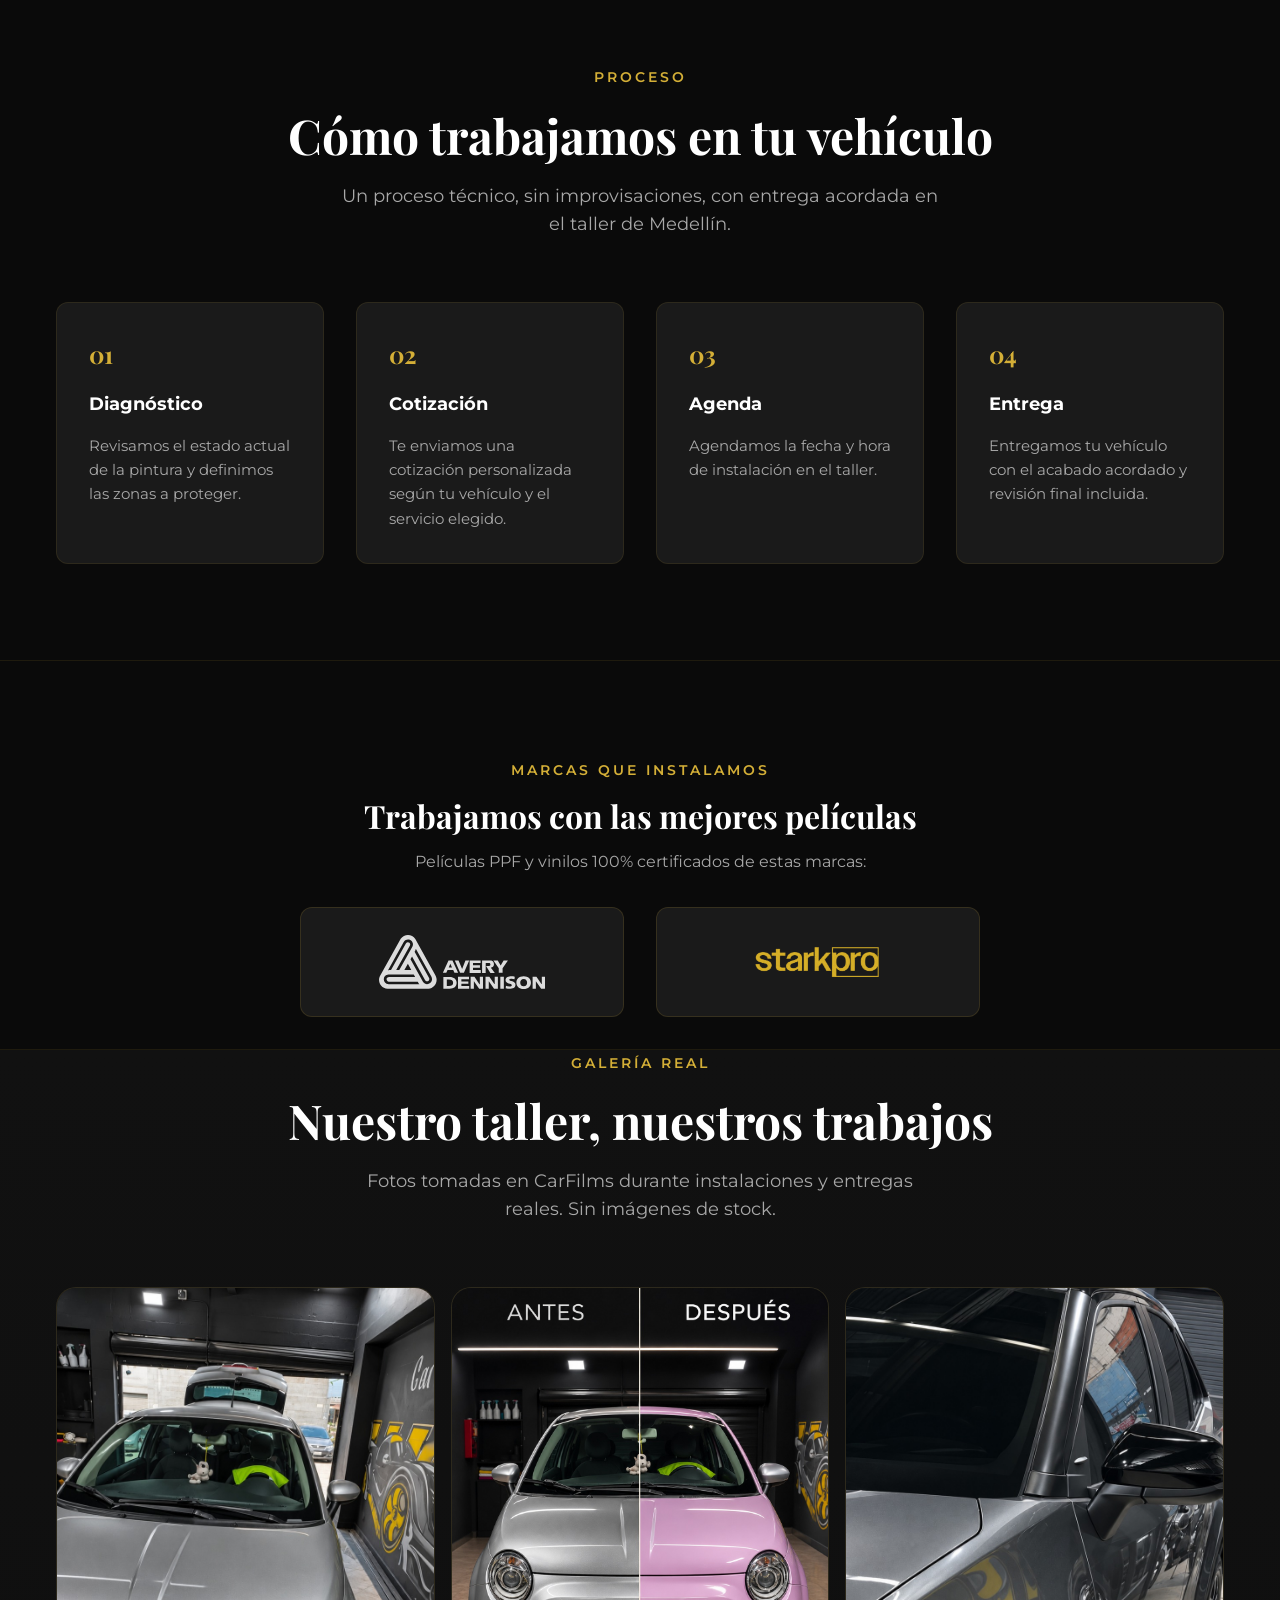
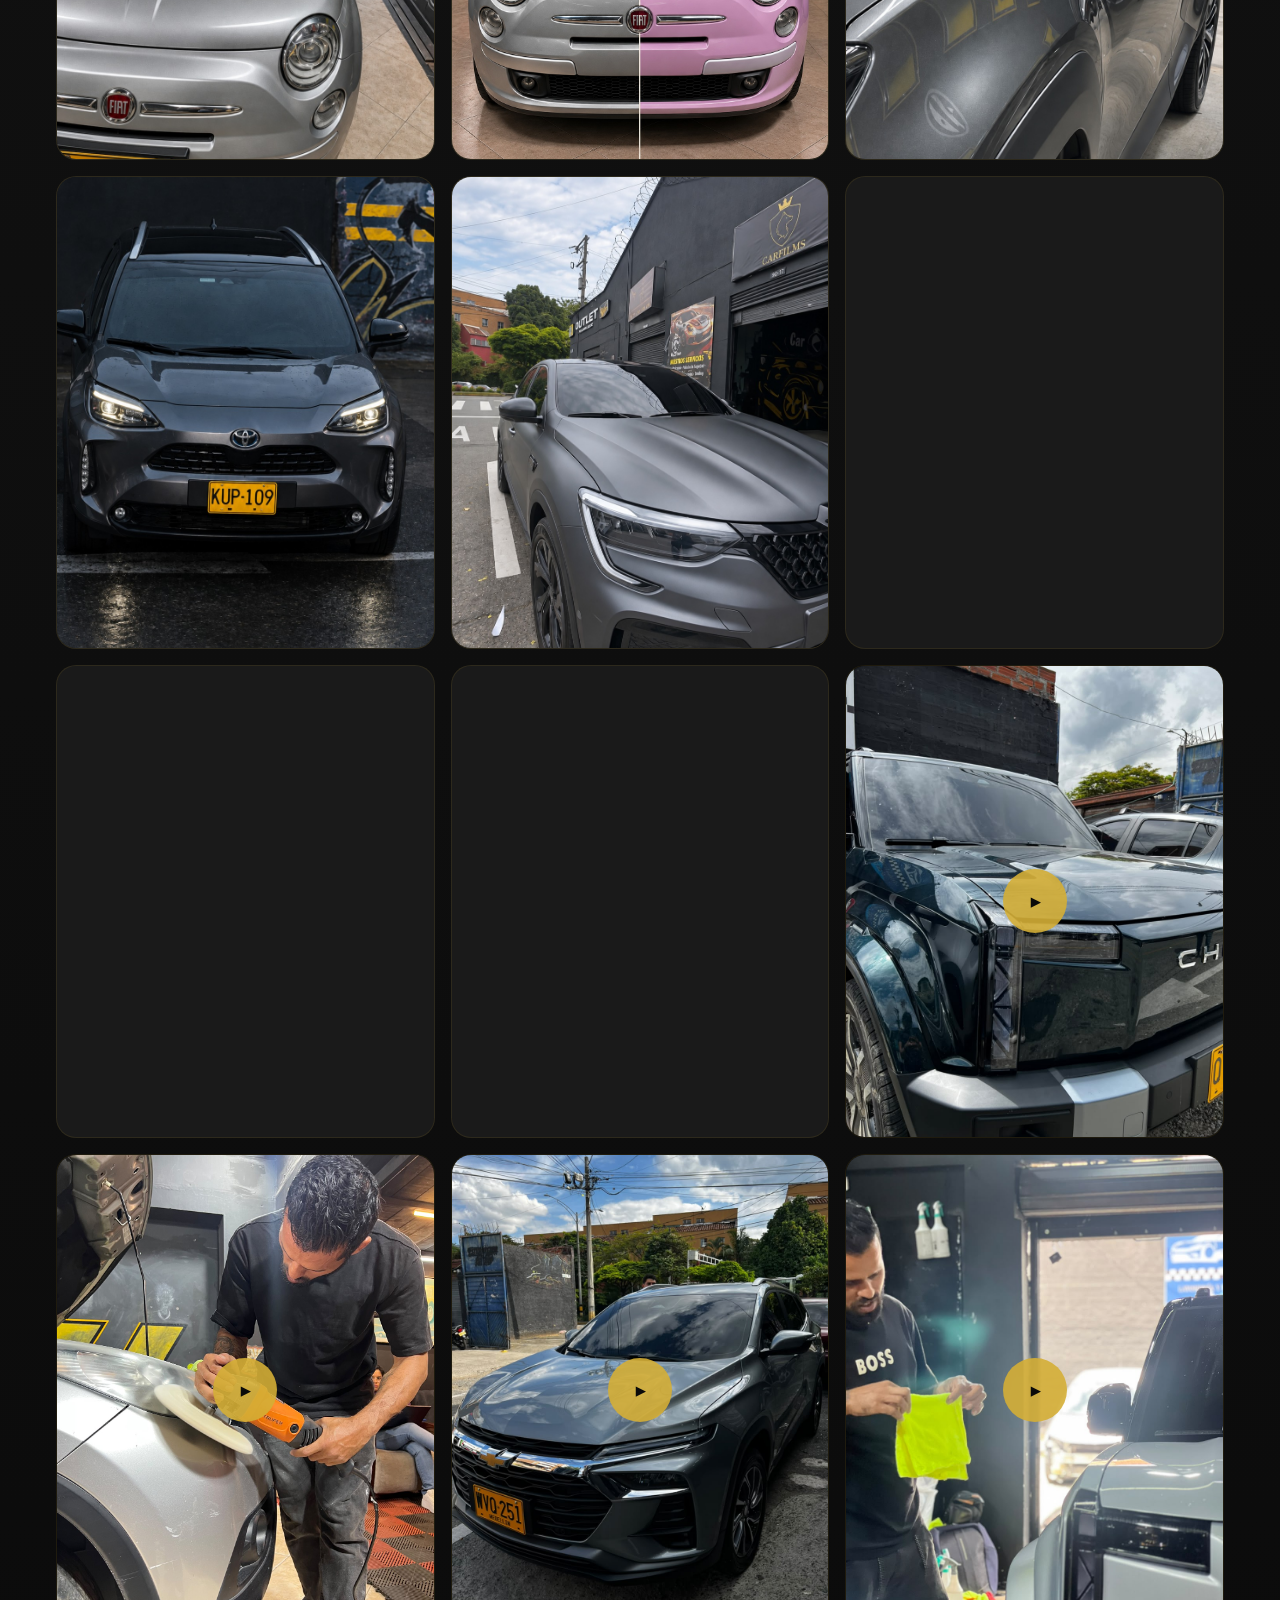
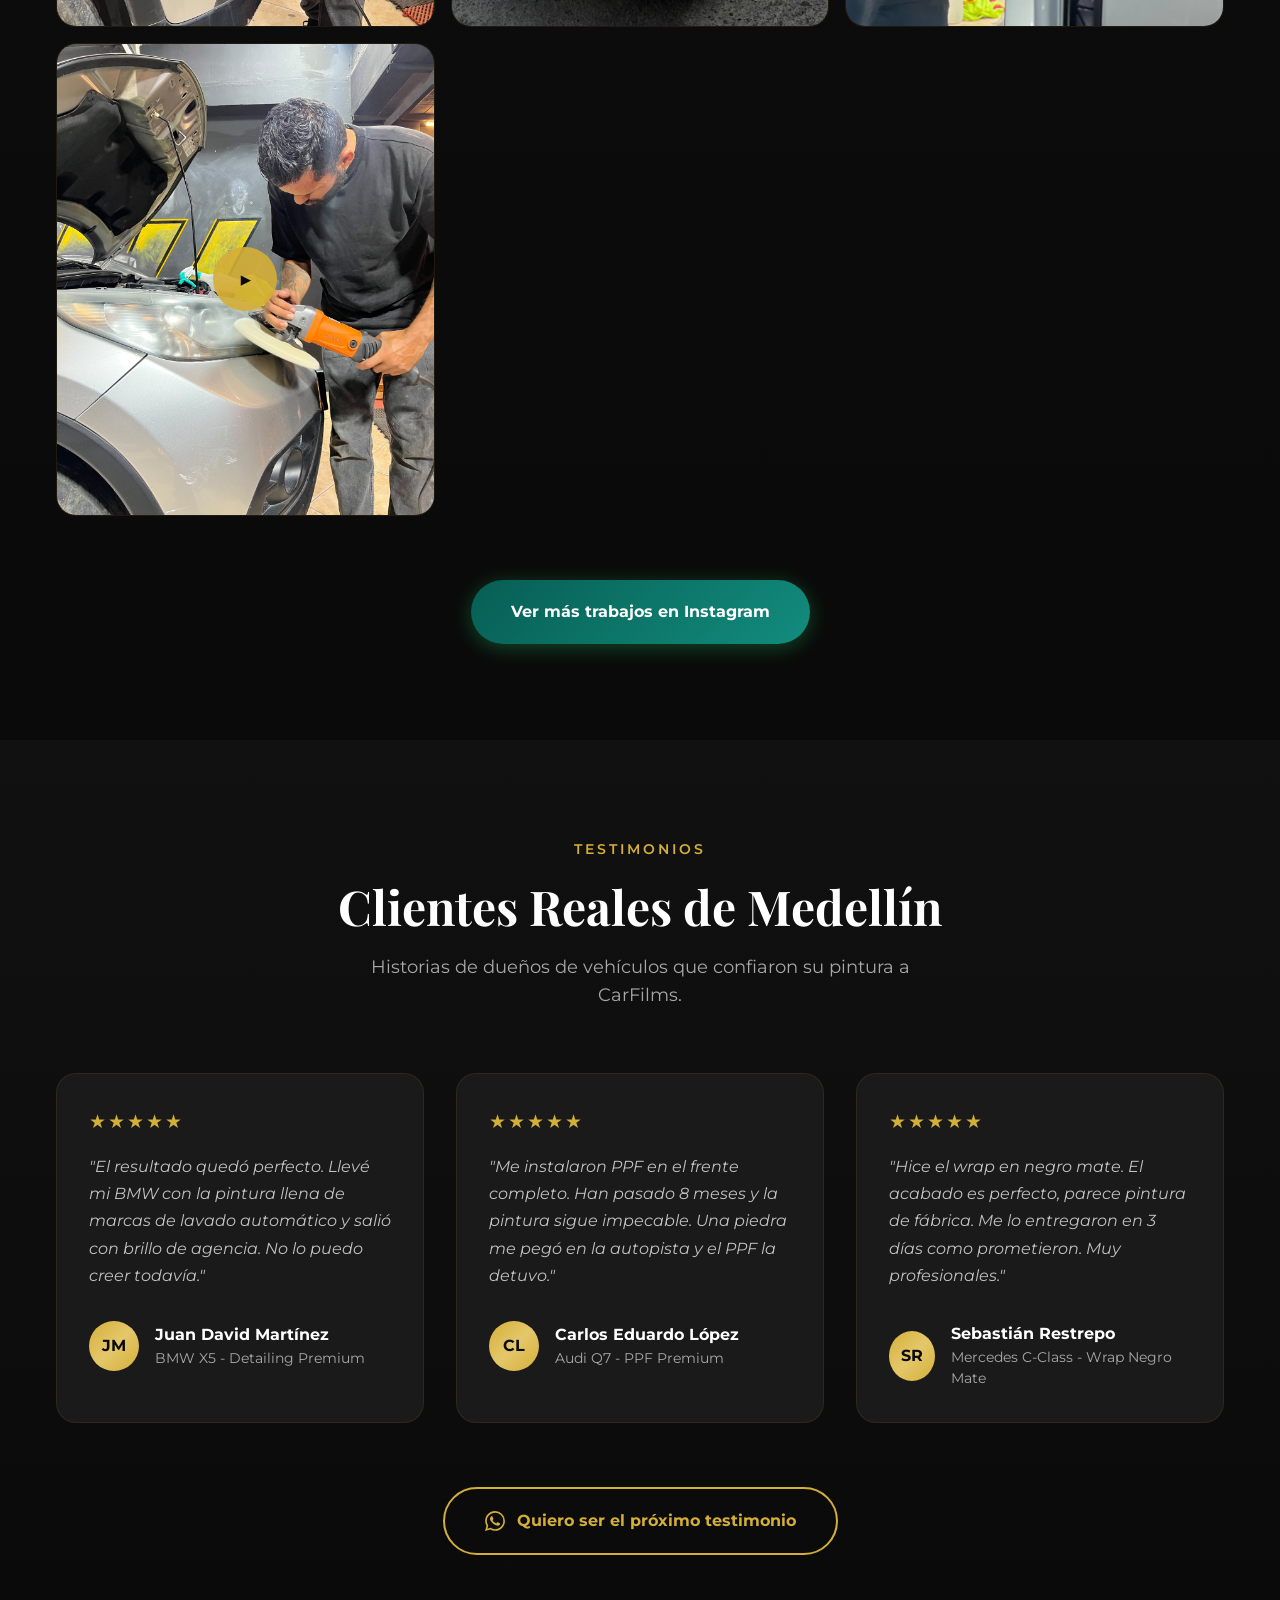
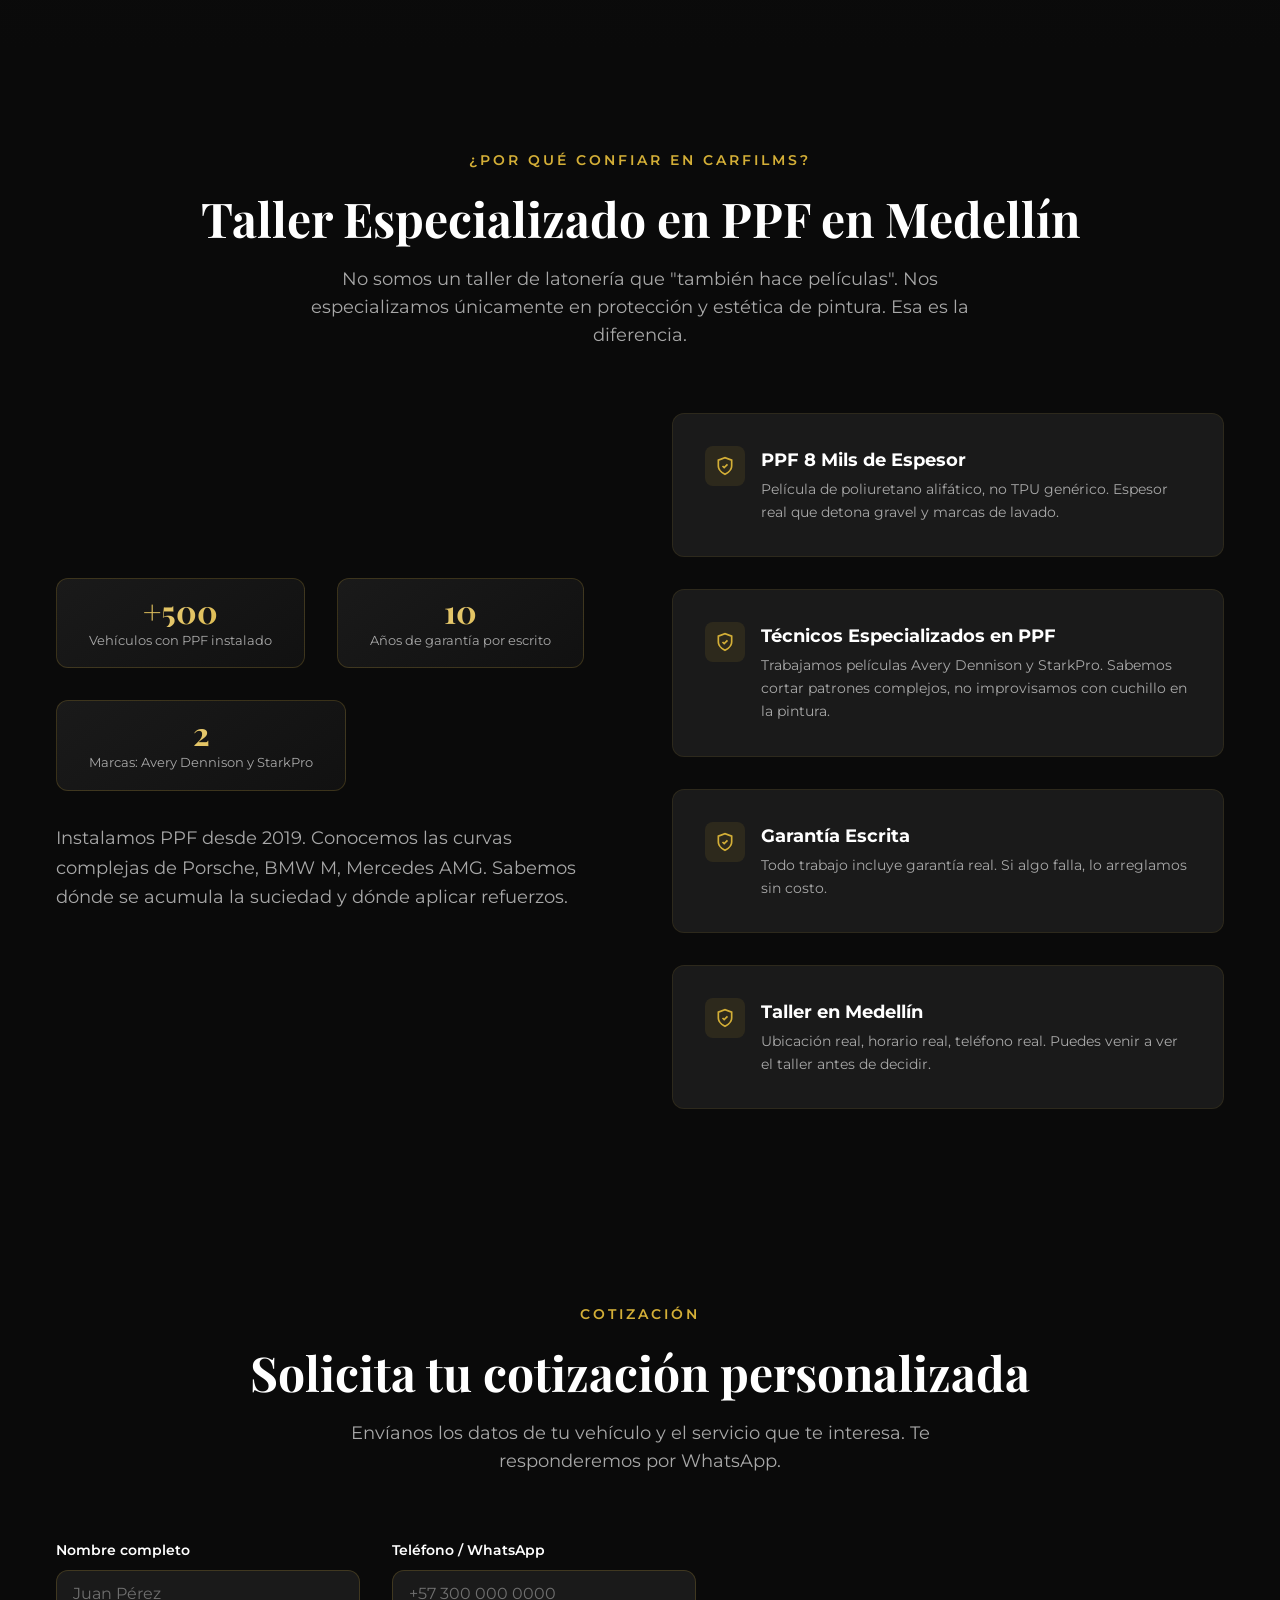
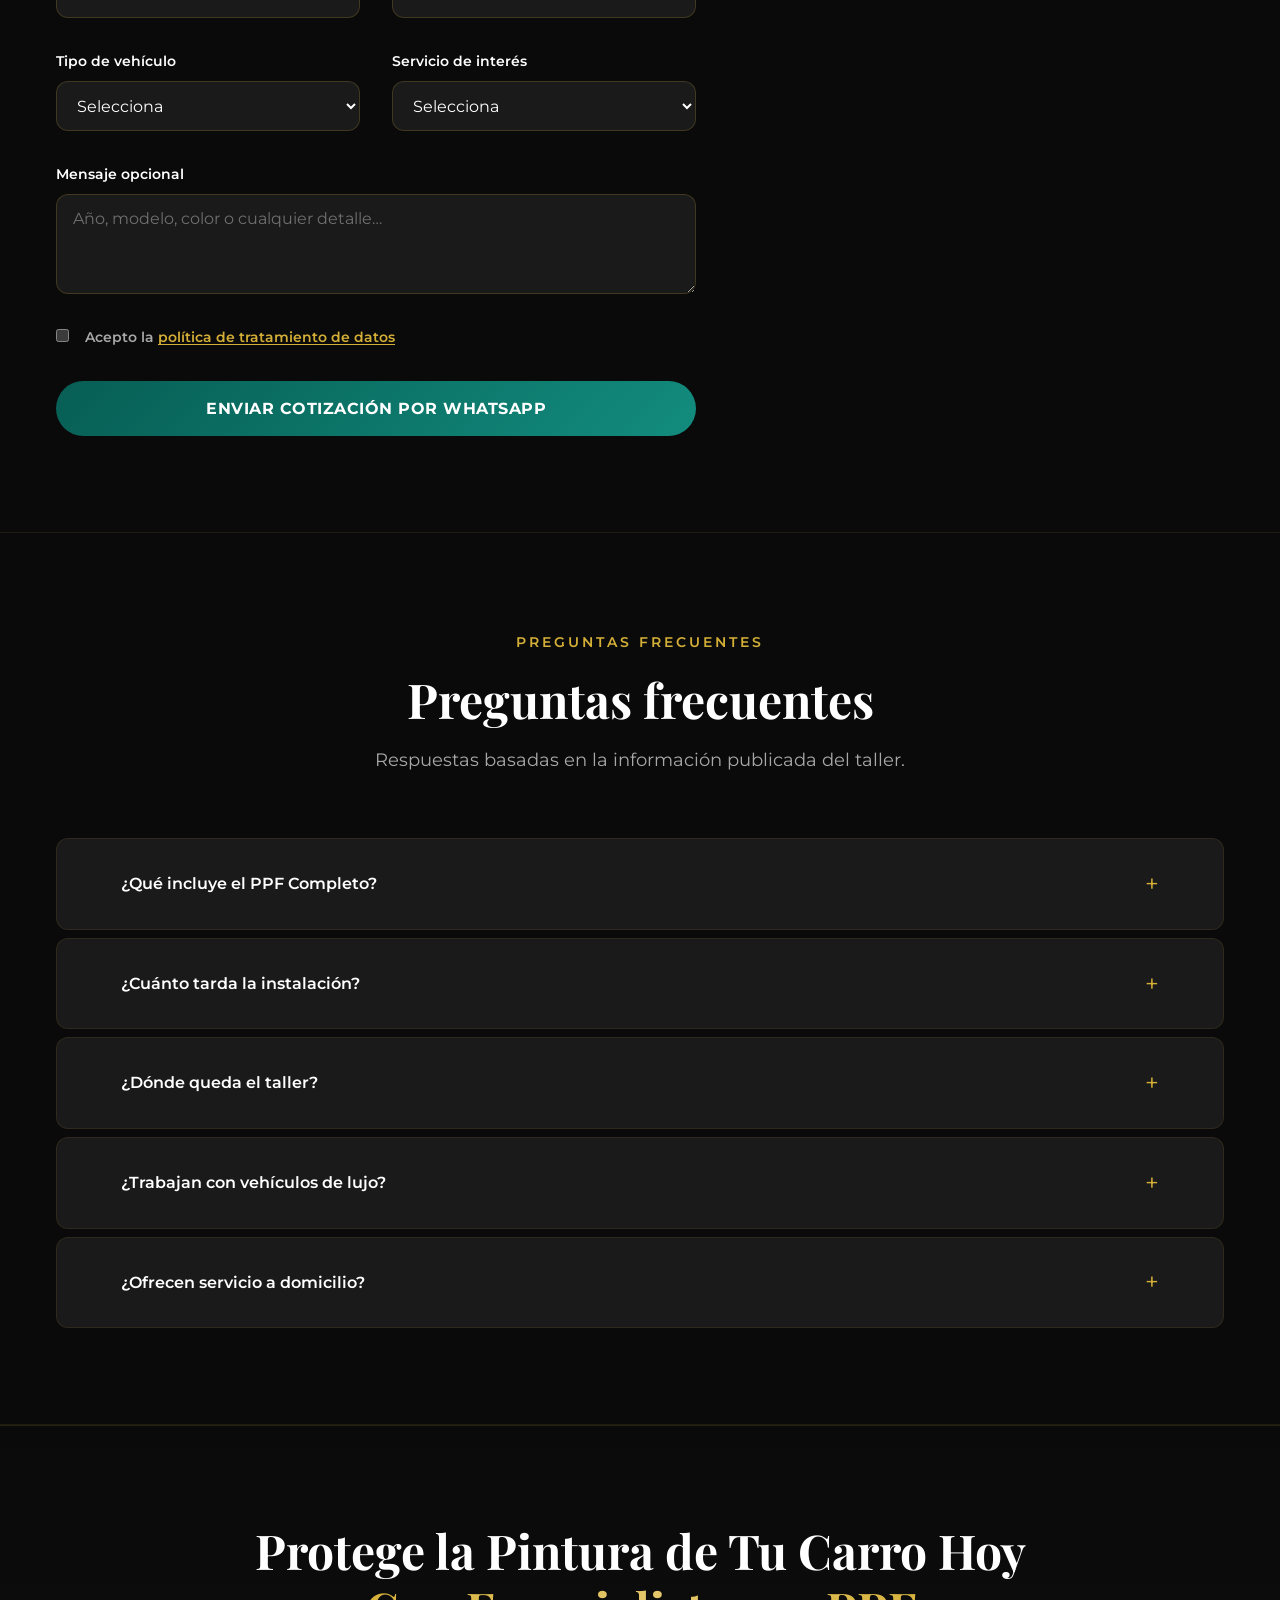
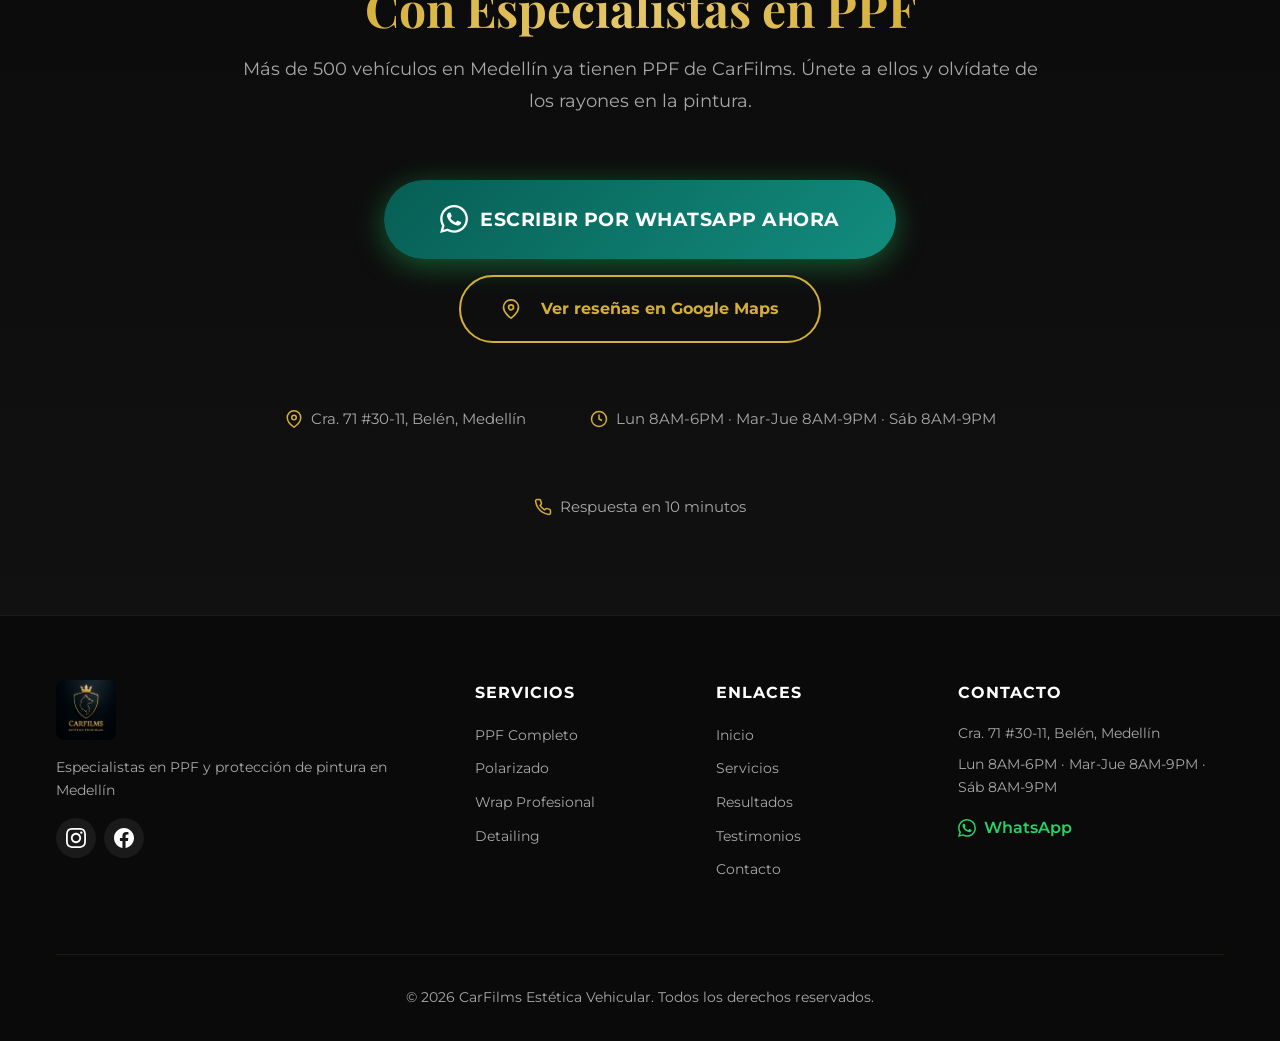
==== commit 0ede8c6b: "feat(cotizacion): activar formulario de cotizacion y pagina de privacidad" ====
--- a/index.html
+++ b/index.html
@@ -605,8 +605,7 @@
         </div>
     </section>
 
-    <!-- Cotización — DESACTIVADA (se conserva para colocar el formulario y la política de privacidad después) -->
-    <!--
+    <!-- Cotización -->
     <section class="cotizar" id="cotizar">
         <div class="container">
             <div class="section-header">
@@ -659,7 +658,6 @@
             <div id="formMensaje" class="form-mensaje" role="status" aria-live="polite"></div>
         </div>
     </section>
-    -->
 
     <!-- Preguntas frecuentes -->
     <section class="faq" id="preguntas">
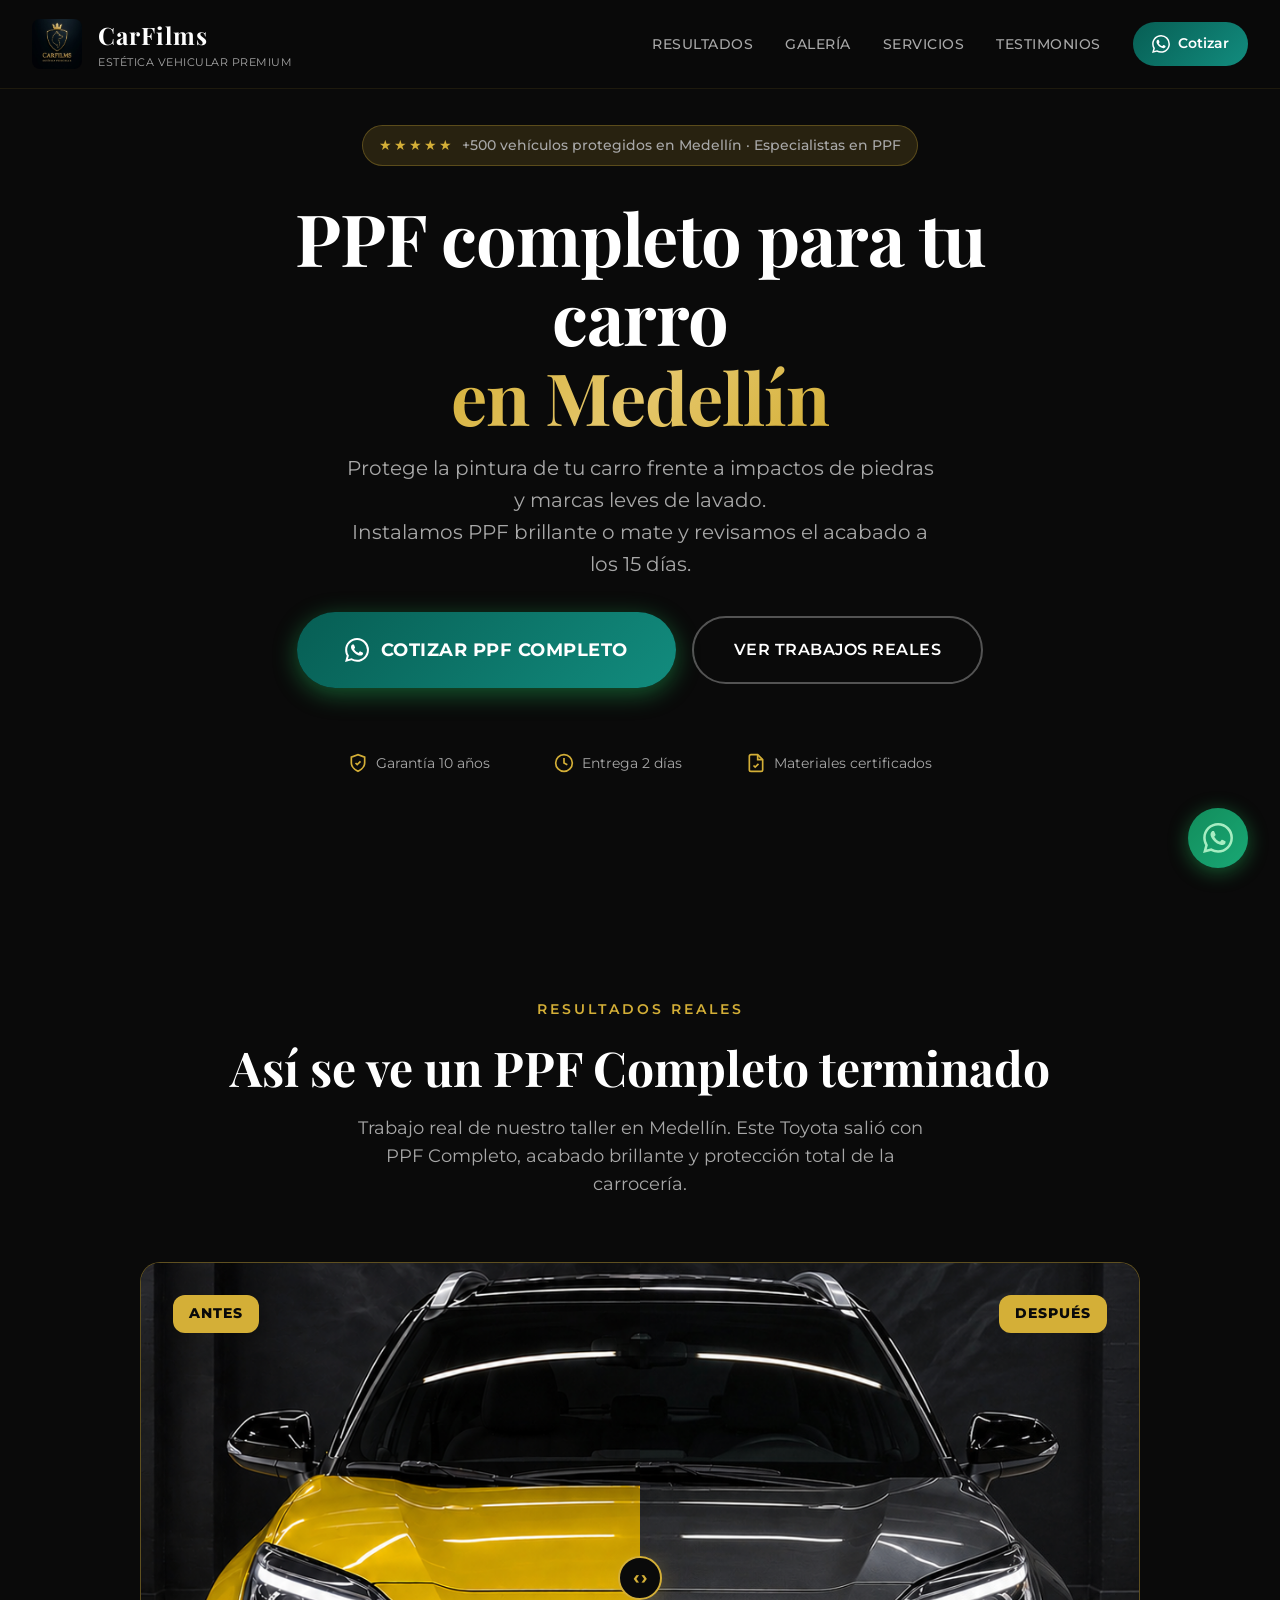
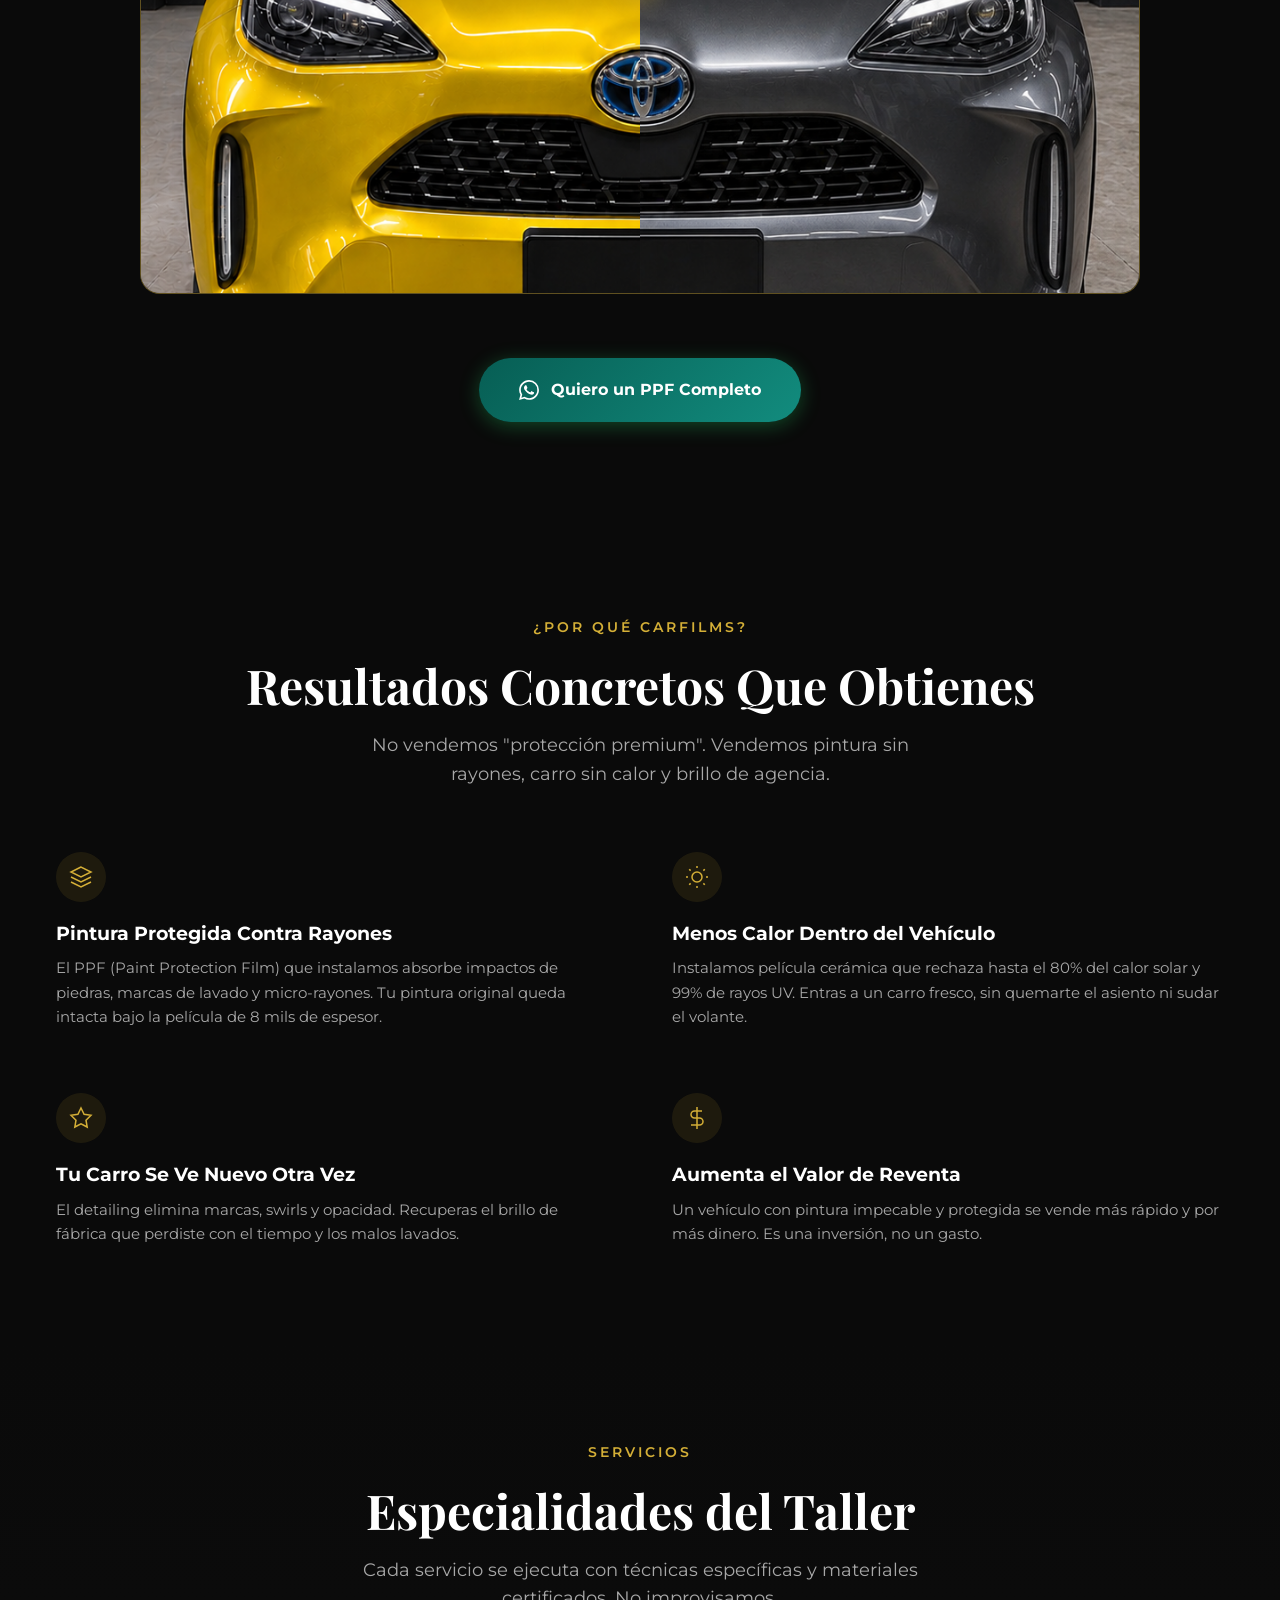
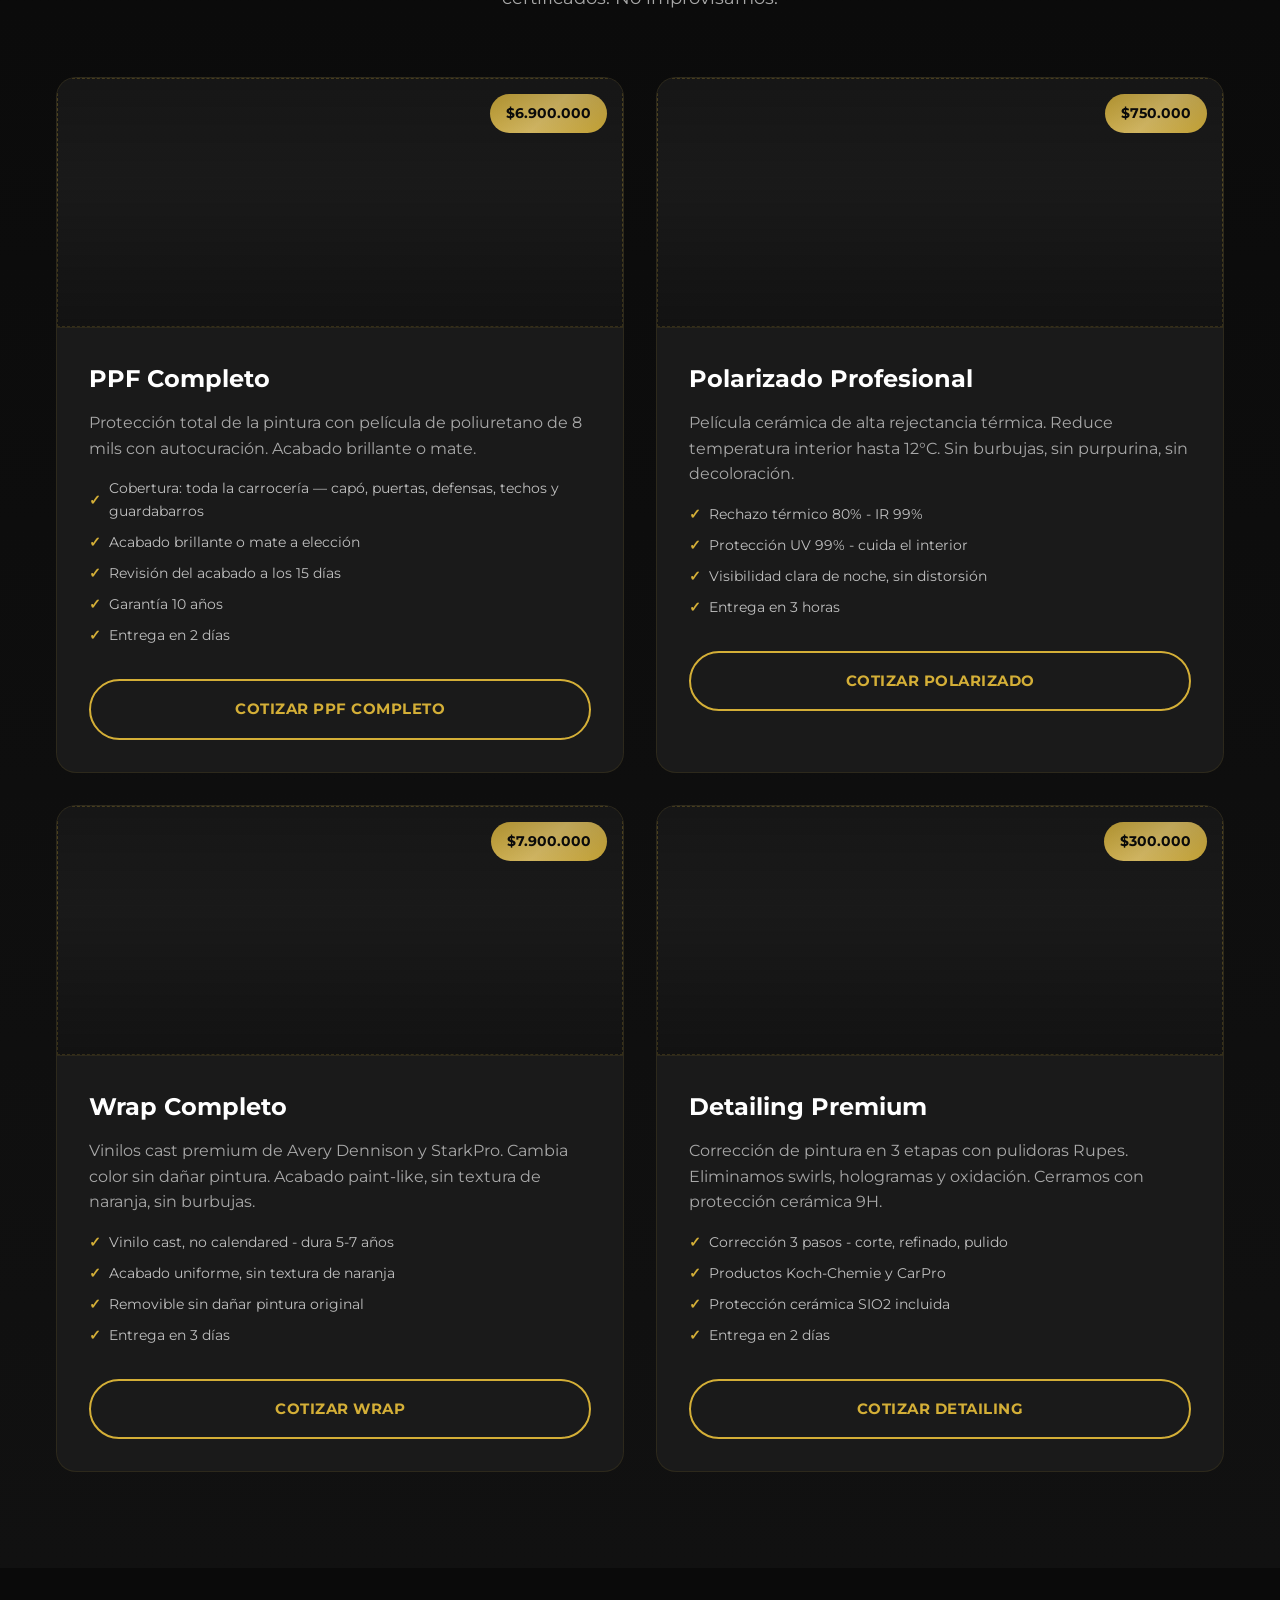
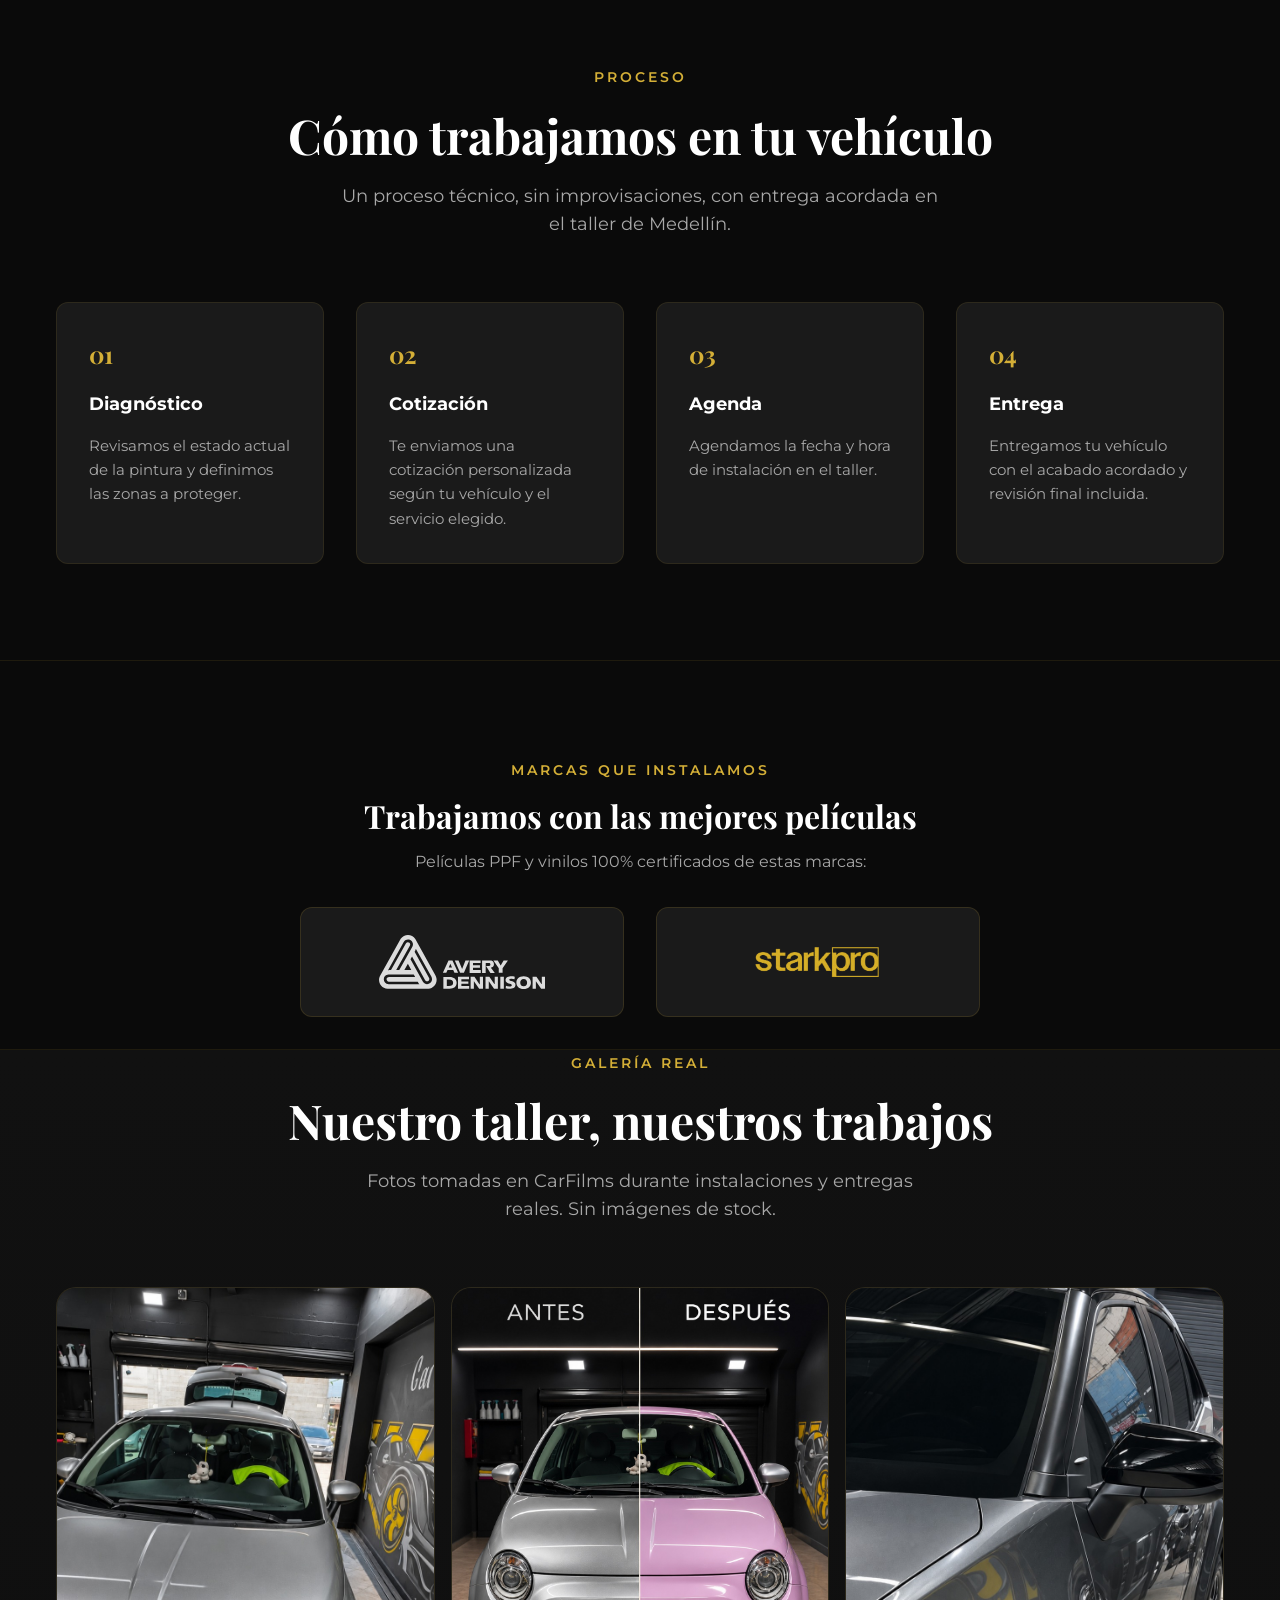
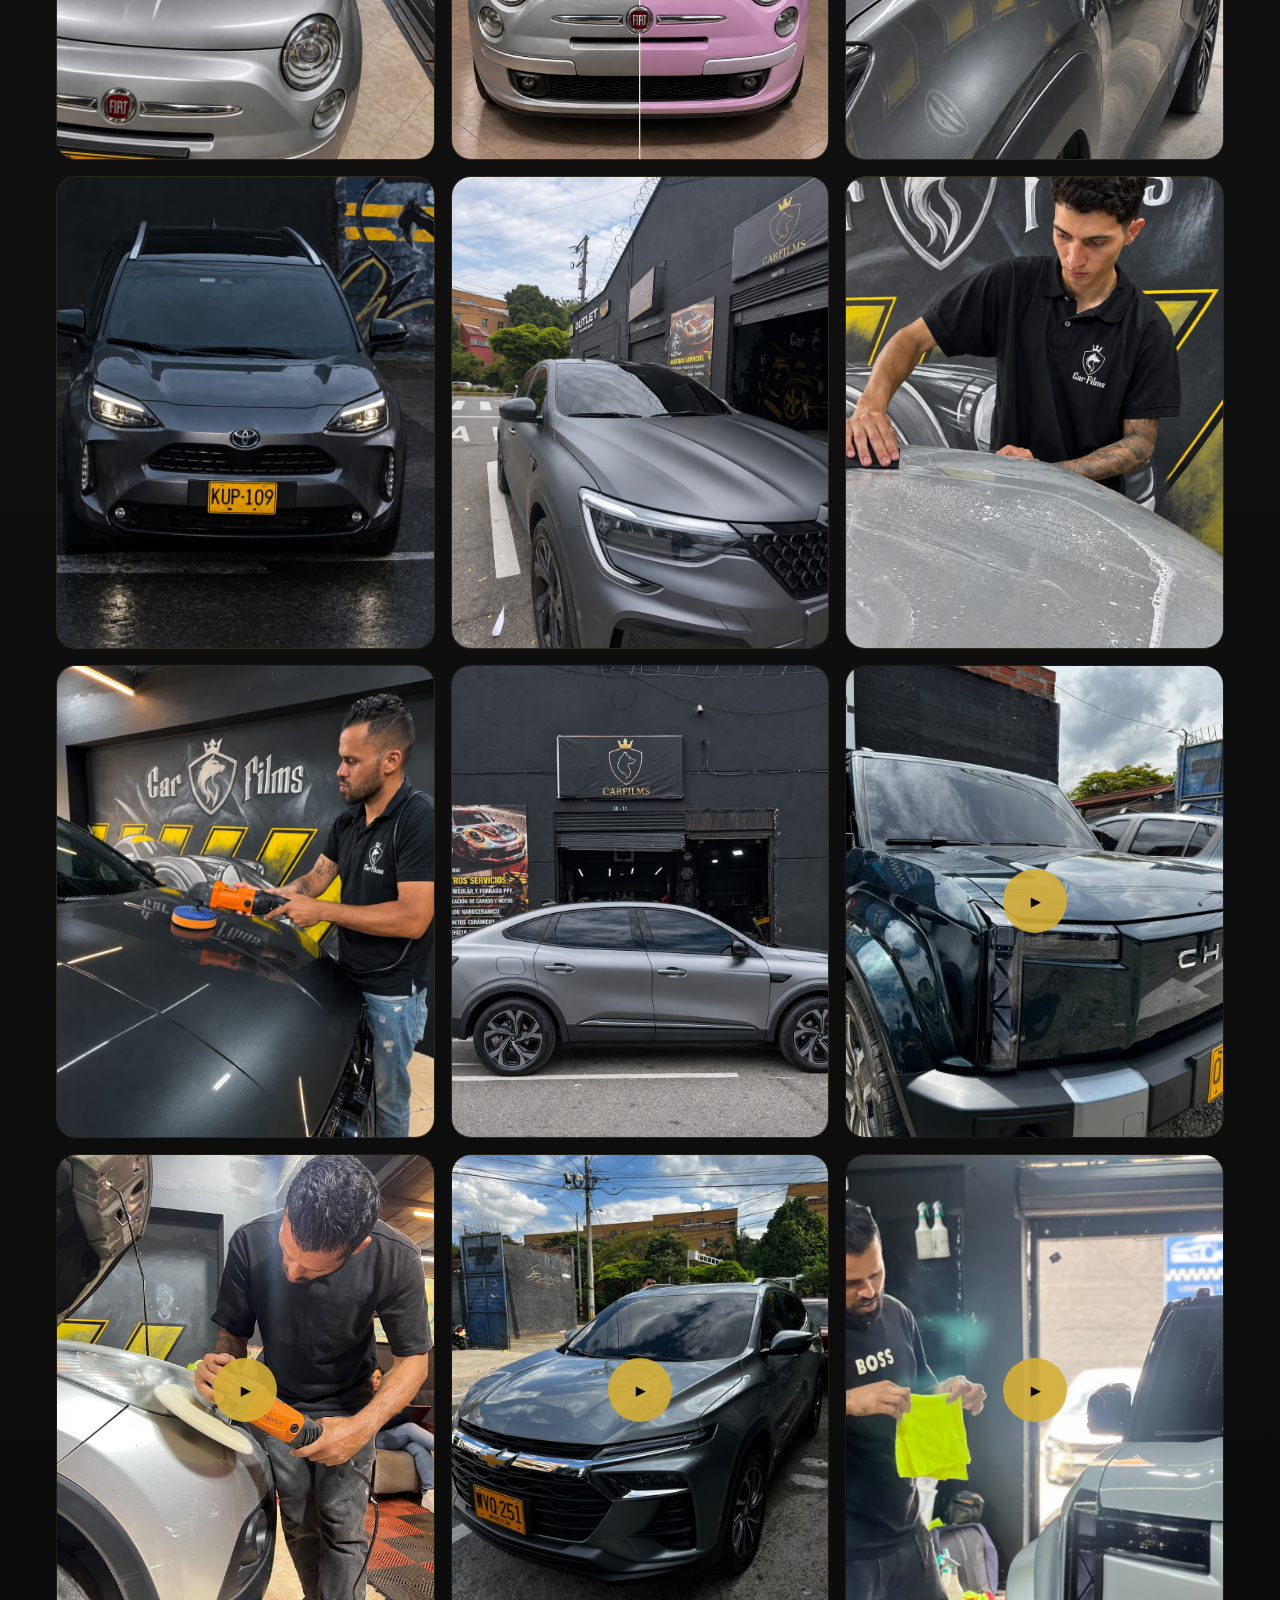
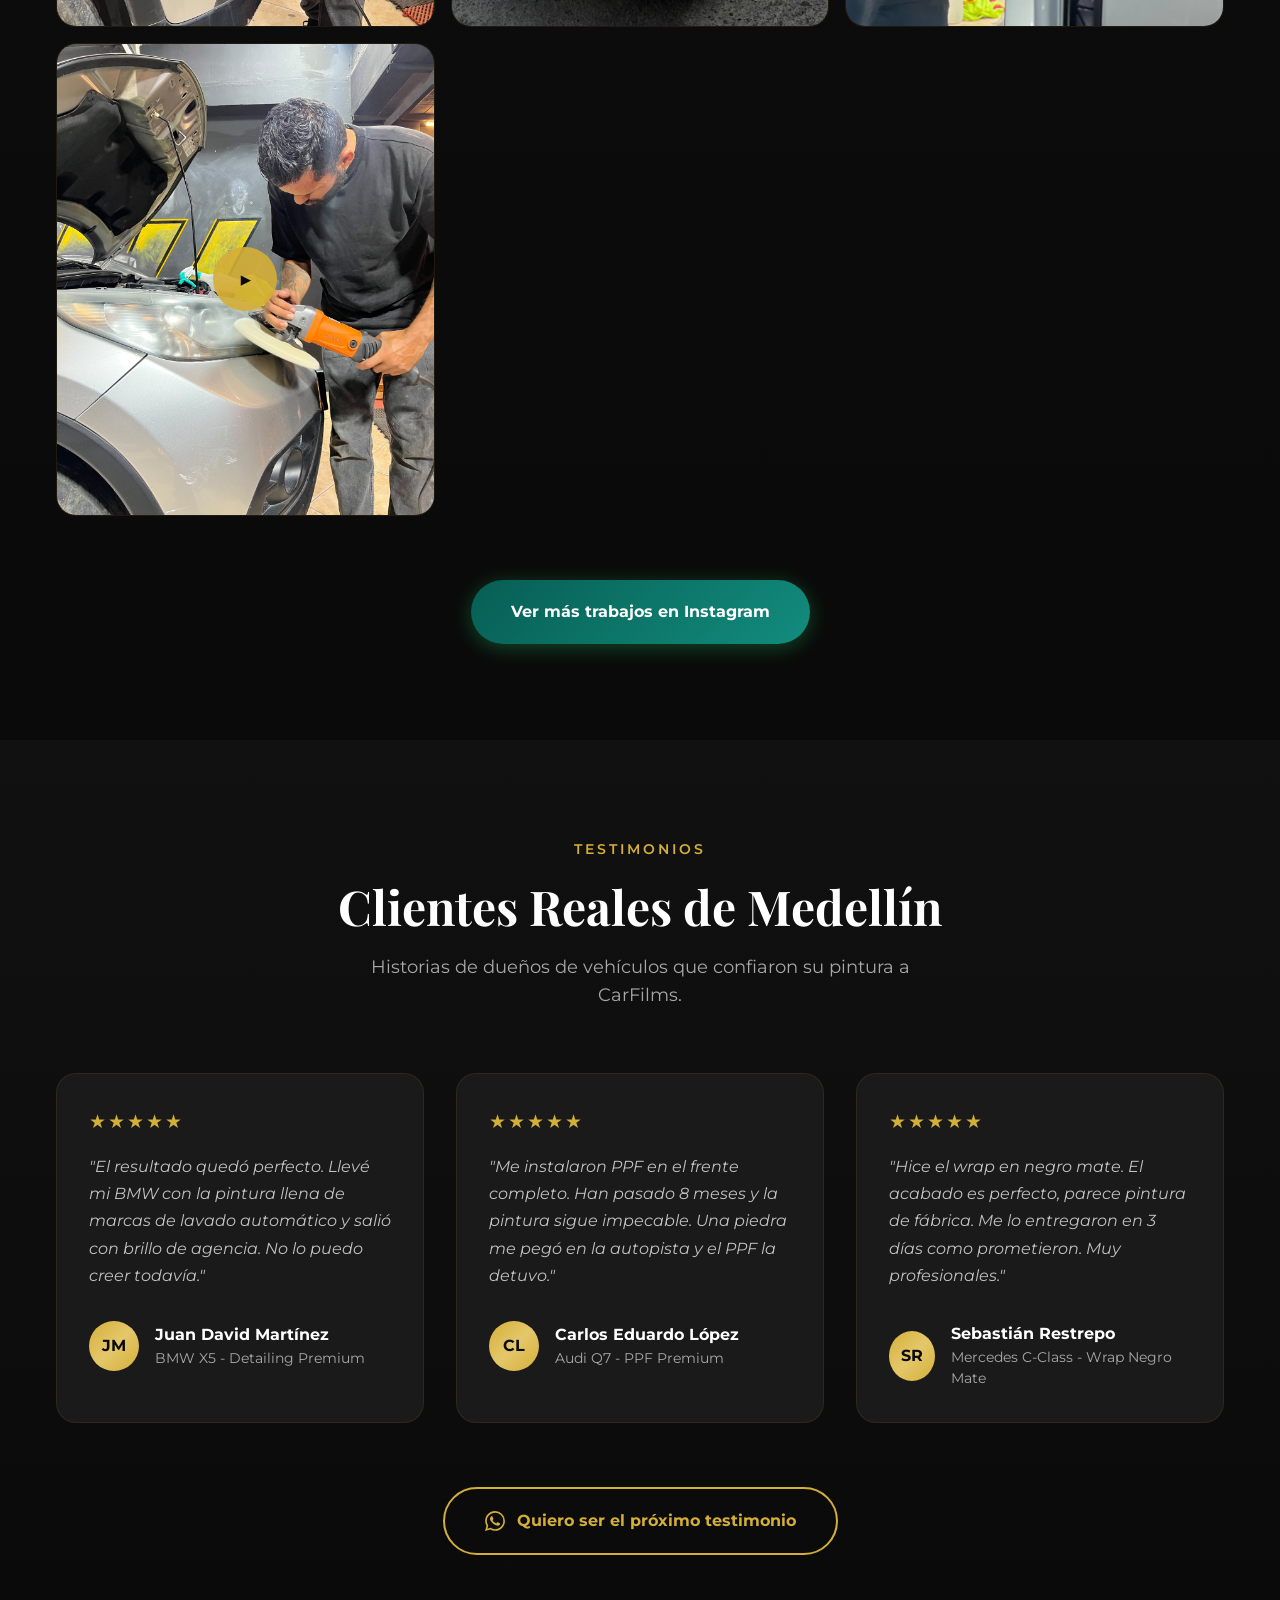
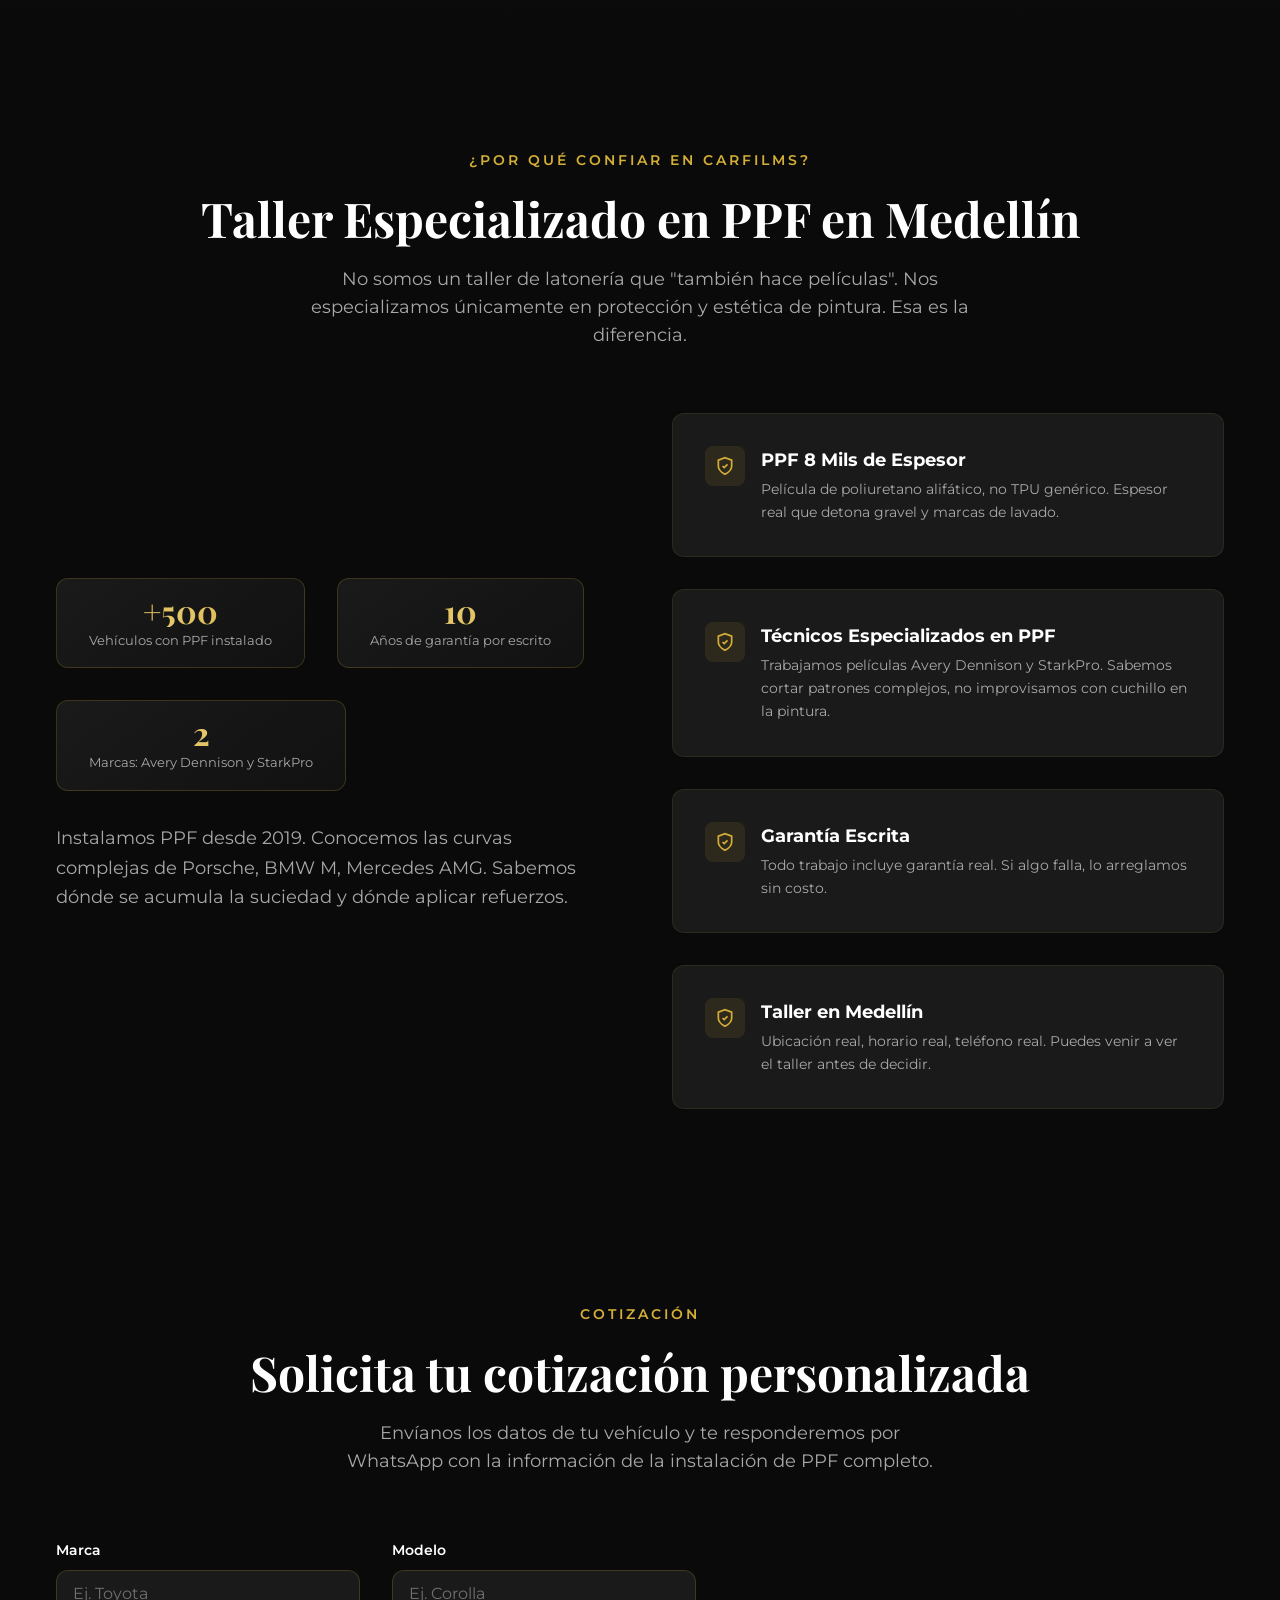
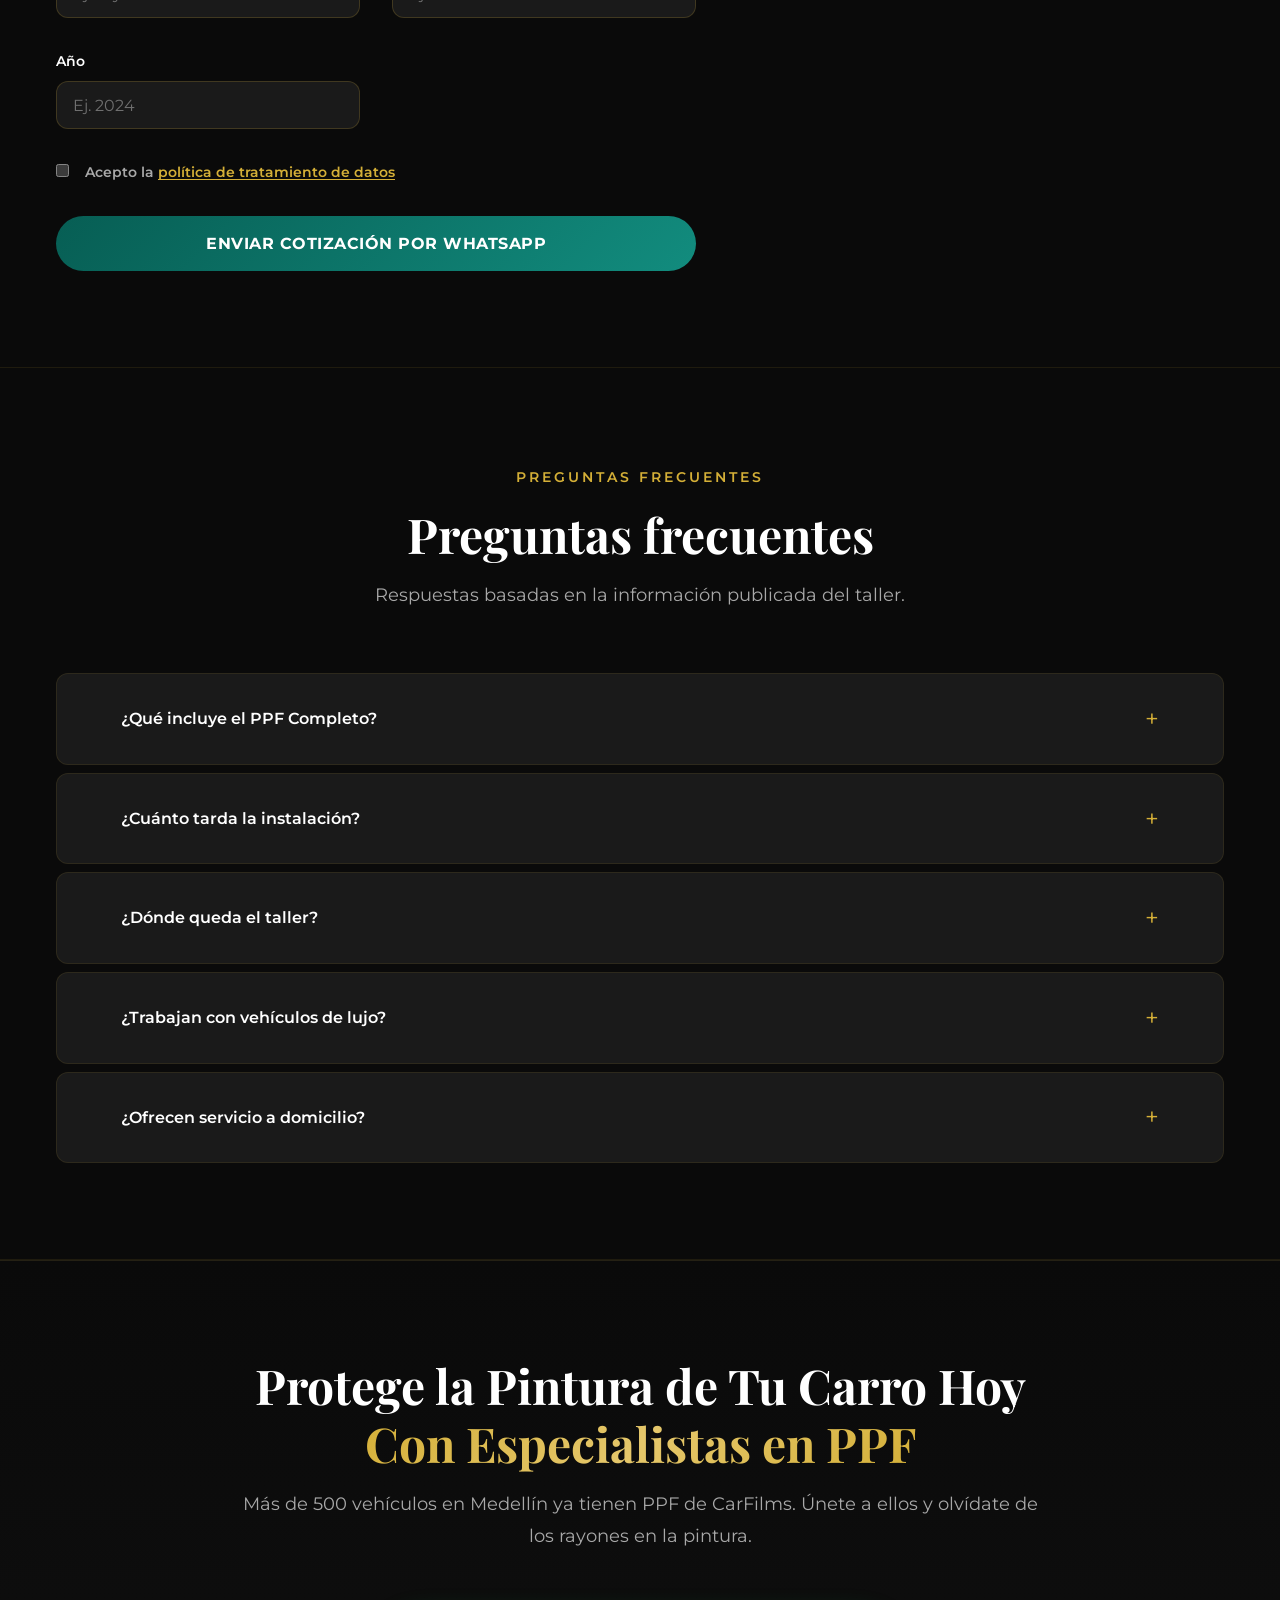
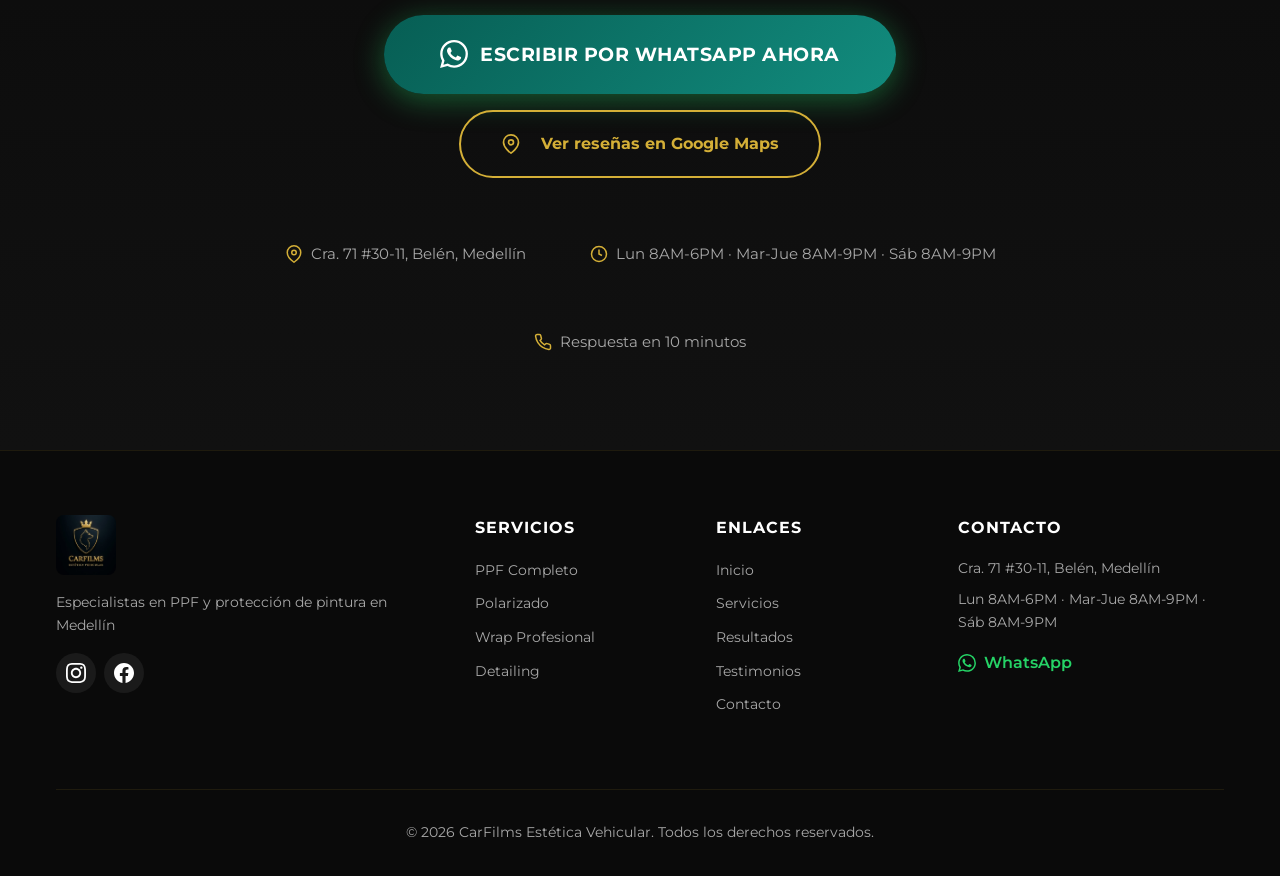
==== commit 60327db1: "feat(cotizacion): campos marca/modelo/año y mensaje exacto de WhatsApp - reemplazar campos del formu" ====
--- a/index.html
+++ b/index.html
@@ -611,43 +611,22 @@
             <div class="section-header">
                 <span class="section-tag">Cotización</span>
                 <h2 class="section-title">Solicita tu cotización personalizada</h2>
-                <p class="section-subtitle">Envíanos los datos de tu vehículo y el servicio que te interesa. Te responderemos por WhatsApp.</p>
+                <p class="section-subtitle">Envíanos los datos de tu vehículo y te responderemos por WhatsApp con la información de la instalación de PPF completo.</p>
             </div>
             <form class="form-cotizacion" id="formCotizacion" novalidate>
                 <div class="form-grid">
                     <div class="form-group">
-                        <label for="nombre">Nombre completo</label>
-                        <input type="text" id="nombre" name="nombre" required placeholder="Juan Pérez" aria-required="true">
+                        <label for="marca">Marca</label>
+                        <input type="text" id="marca" name="marca" required placeholder="Ej. Toyota" autocomplete="off" aria-required="true">
                     </div>
                     <div class="form-group">
-                        <label for="telefono">Teléfono / WhatsApp</label>
-                        <input type="tel" id="telefono" name="telefono" required placeholder="+57 300 000 0000" aria-required="true">
+                        <label for="modelo">Modelo</label>
+                        <input type="text" id="modelo" name="modelo" required placeholder="Ej. Corolla" autocomplete="off" aria-required="true">
                     </div>
                     <div class="form-group">
-                        <label for="vehiculo">Tipo de vehículo</label>
-                        <select id="vehiculo" name="vehiculo" required aria-required="true">
-                            <option value="">Selecciona</option>
-                            <option value="sedan">Sedán</option>
-                            <option value="suv">SUV / Camioneta</option>
-                            <option value="pickup">Pickup</option>
-                            <option value="coupe">Coupé / Deportivo</option>
-                            <option value="otro">Otro</option>
-                        </select>
-                    </div>
-                    <div class="form-group">
-                        <label for="servicio">Servicio de interés</label>
-                        <select id="servicio" name="servicio" required aria-required="true">
-                            <option value="">Selecciona</option>
-                            <option value="ppf">PPF Completo</option>
-                            <option value="polarizado">Polarizado Profesional</option>
-                            <option value="wrap">Wrap Completo</option>
-                            <option value="detailing">Detailing Premium</option>
-                        </select>
-                    </div>
-                </div>
-                <div class="form-group full">
-                    <label for="mensaje">Mensaje opcional</label>
-                    <textarea id="mensaje" name="mensaje" rows="3" placeholder="Año, modelo, color o cualquier detalle…"></textarea>
+                        <label for="anio">Año</label>
+                        <input type="number" id="anio" name="anio" required placeholder="Ej. 2024" min="1900" max="2100" inputmode="numeric" aria-required="true">
+                    </div>
                 </div>
                 <div class="form-group terms">
                     <input type="checkbox" id="terminos" name="terminos" required>
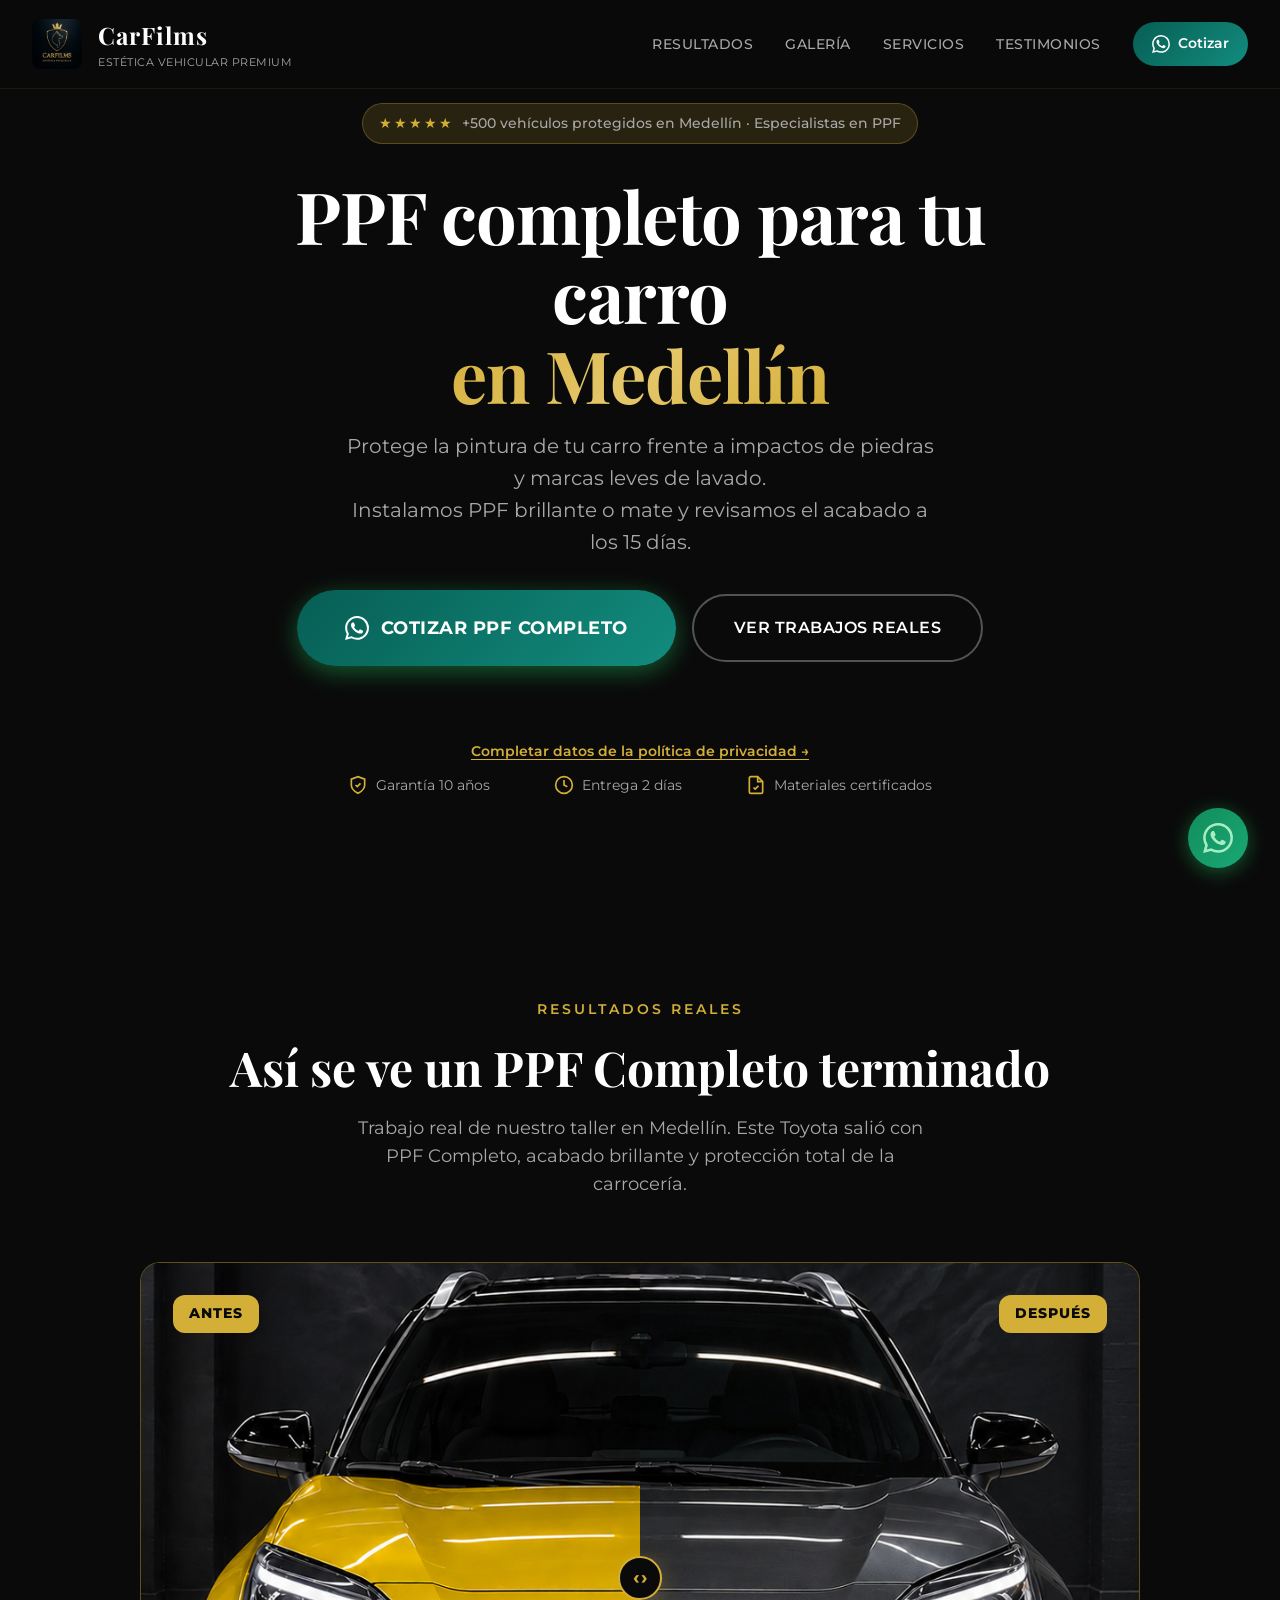
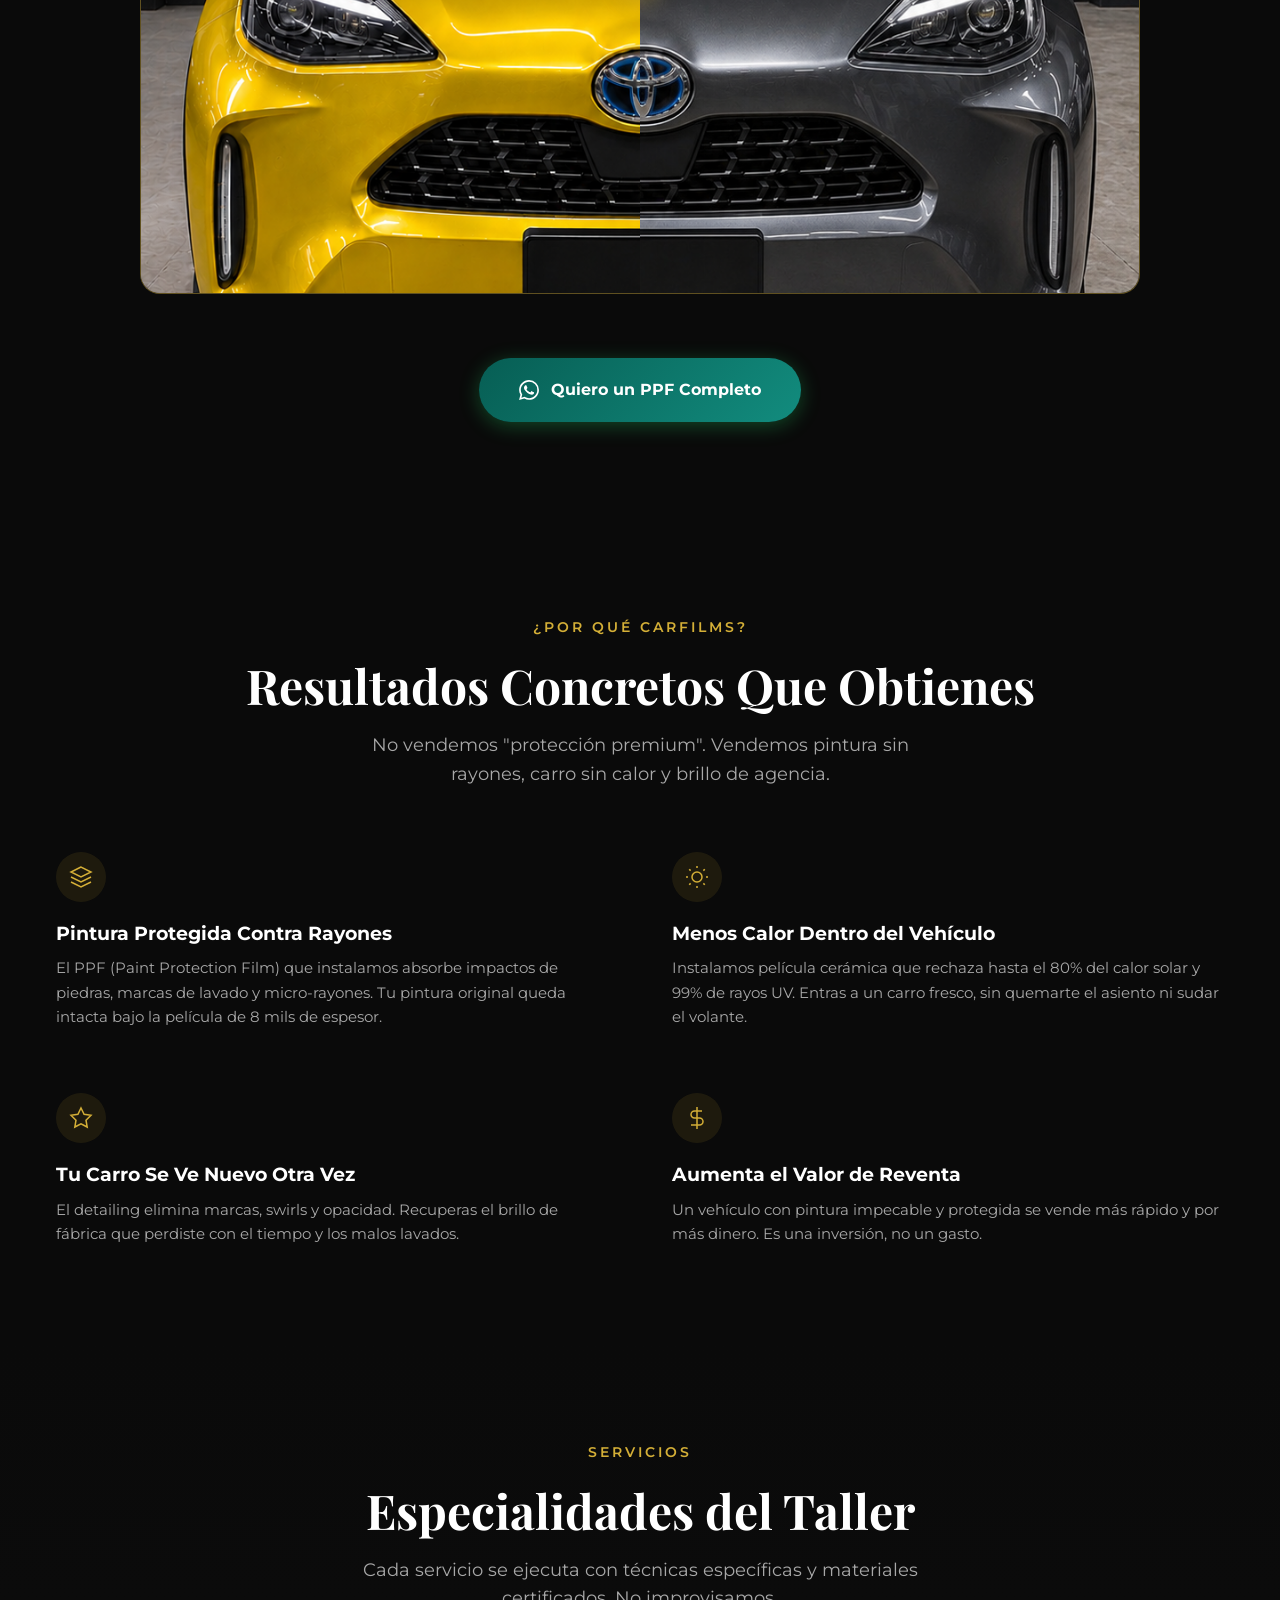
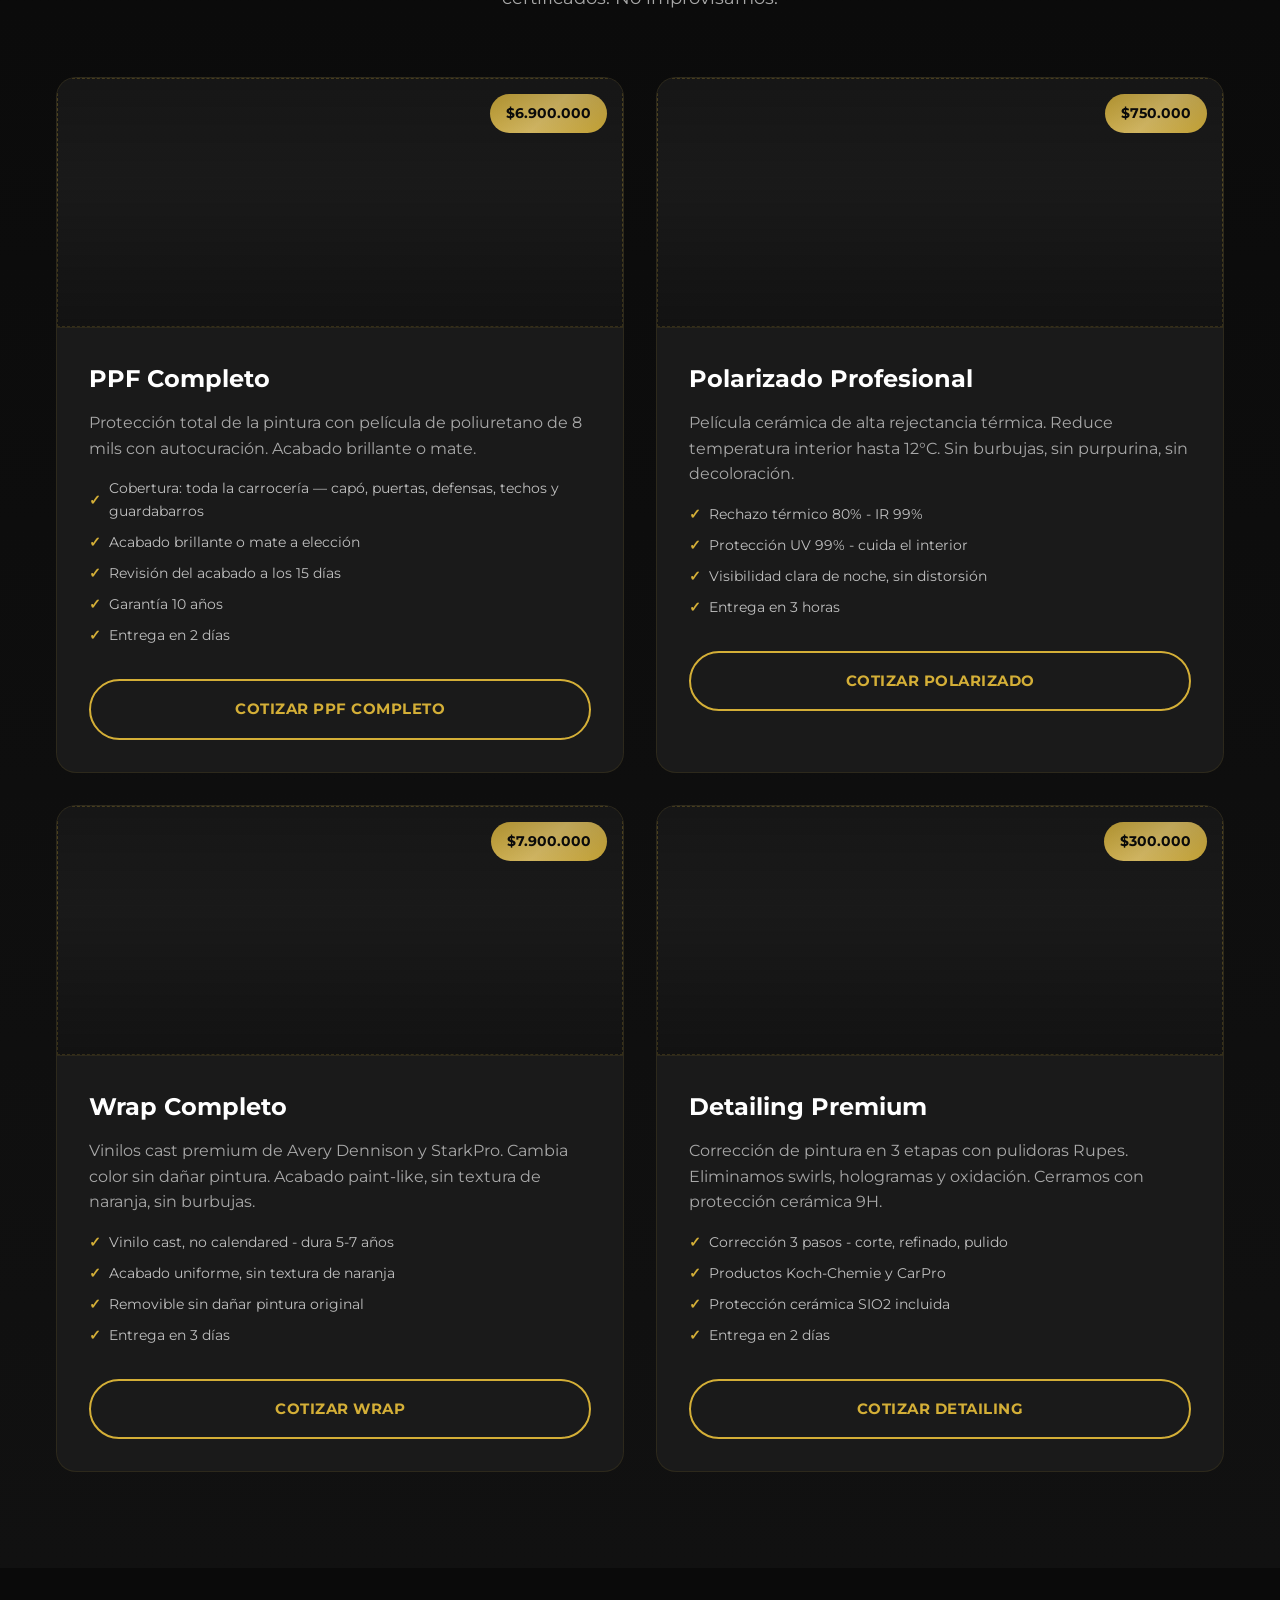
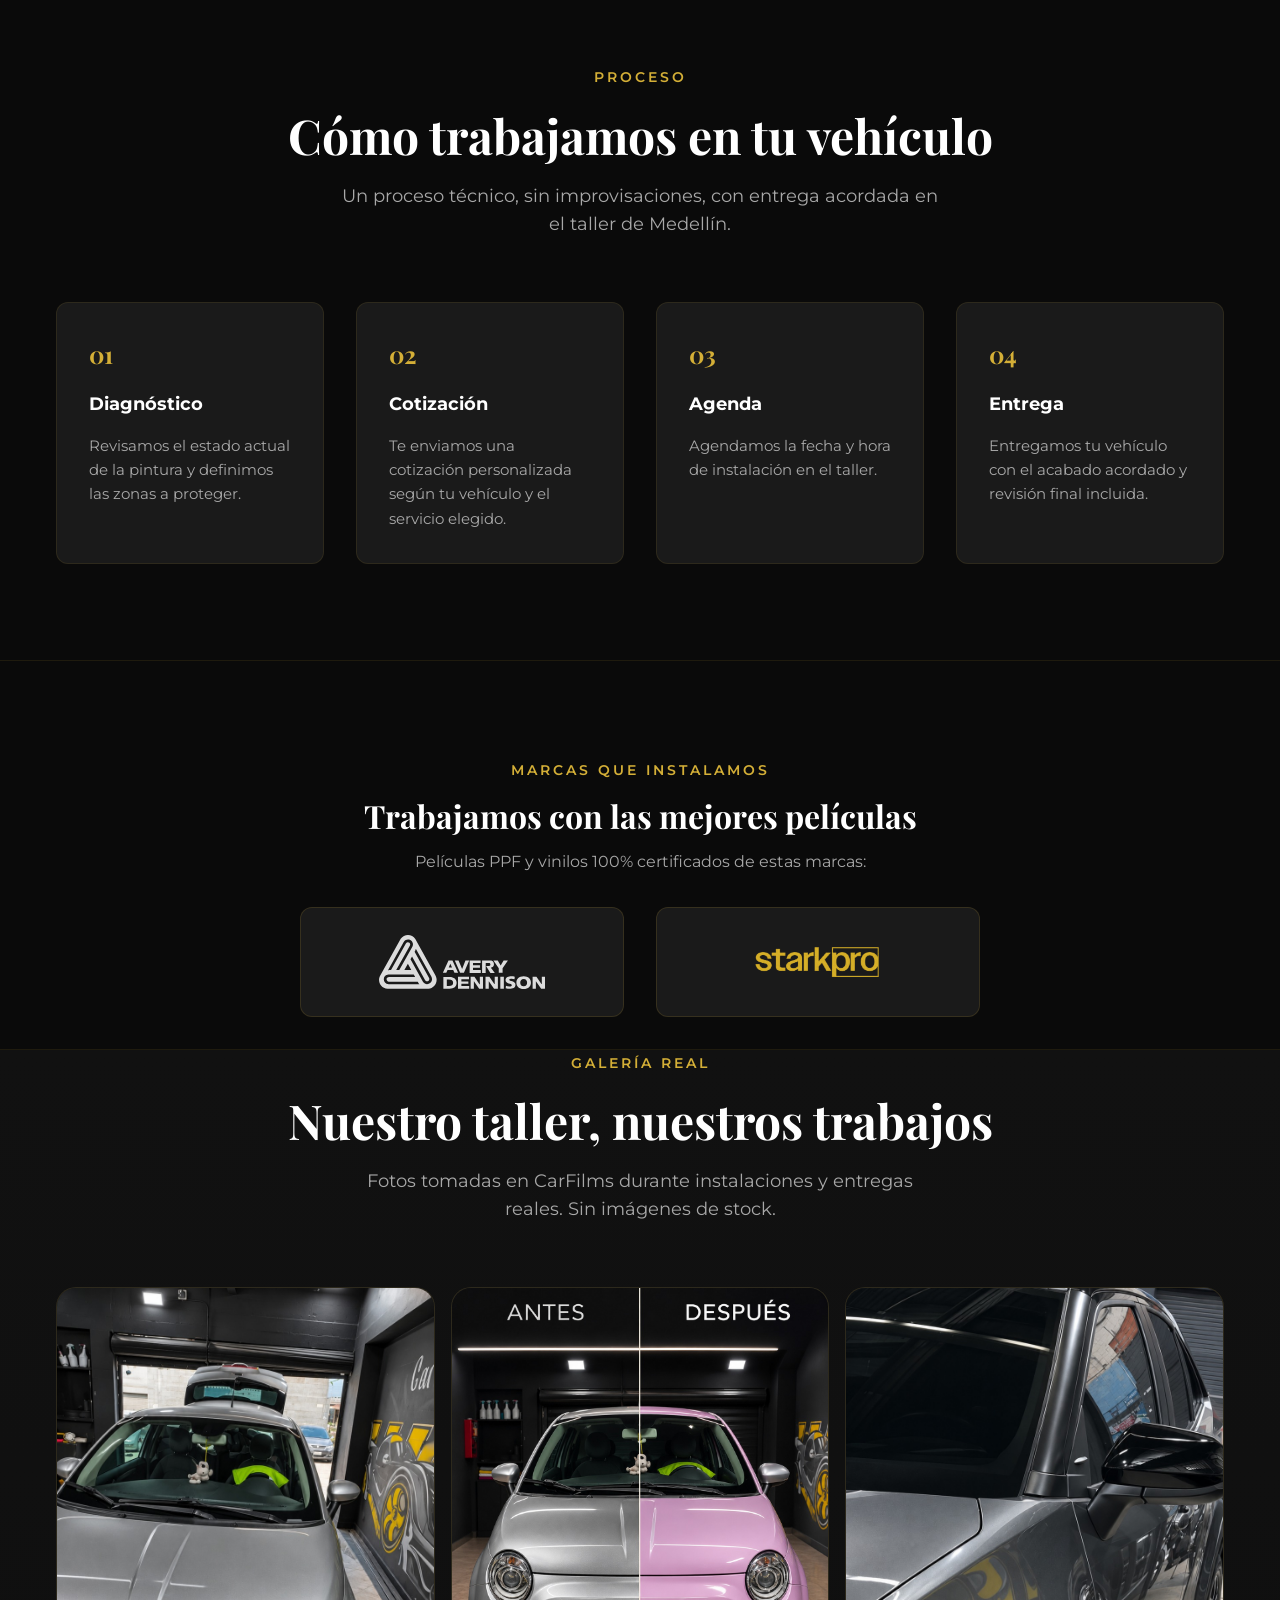
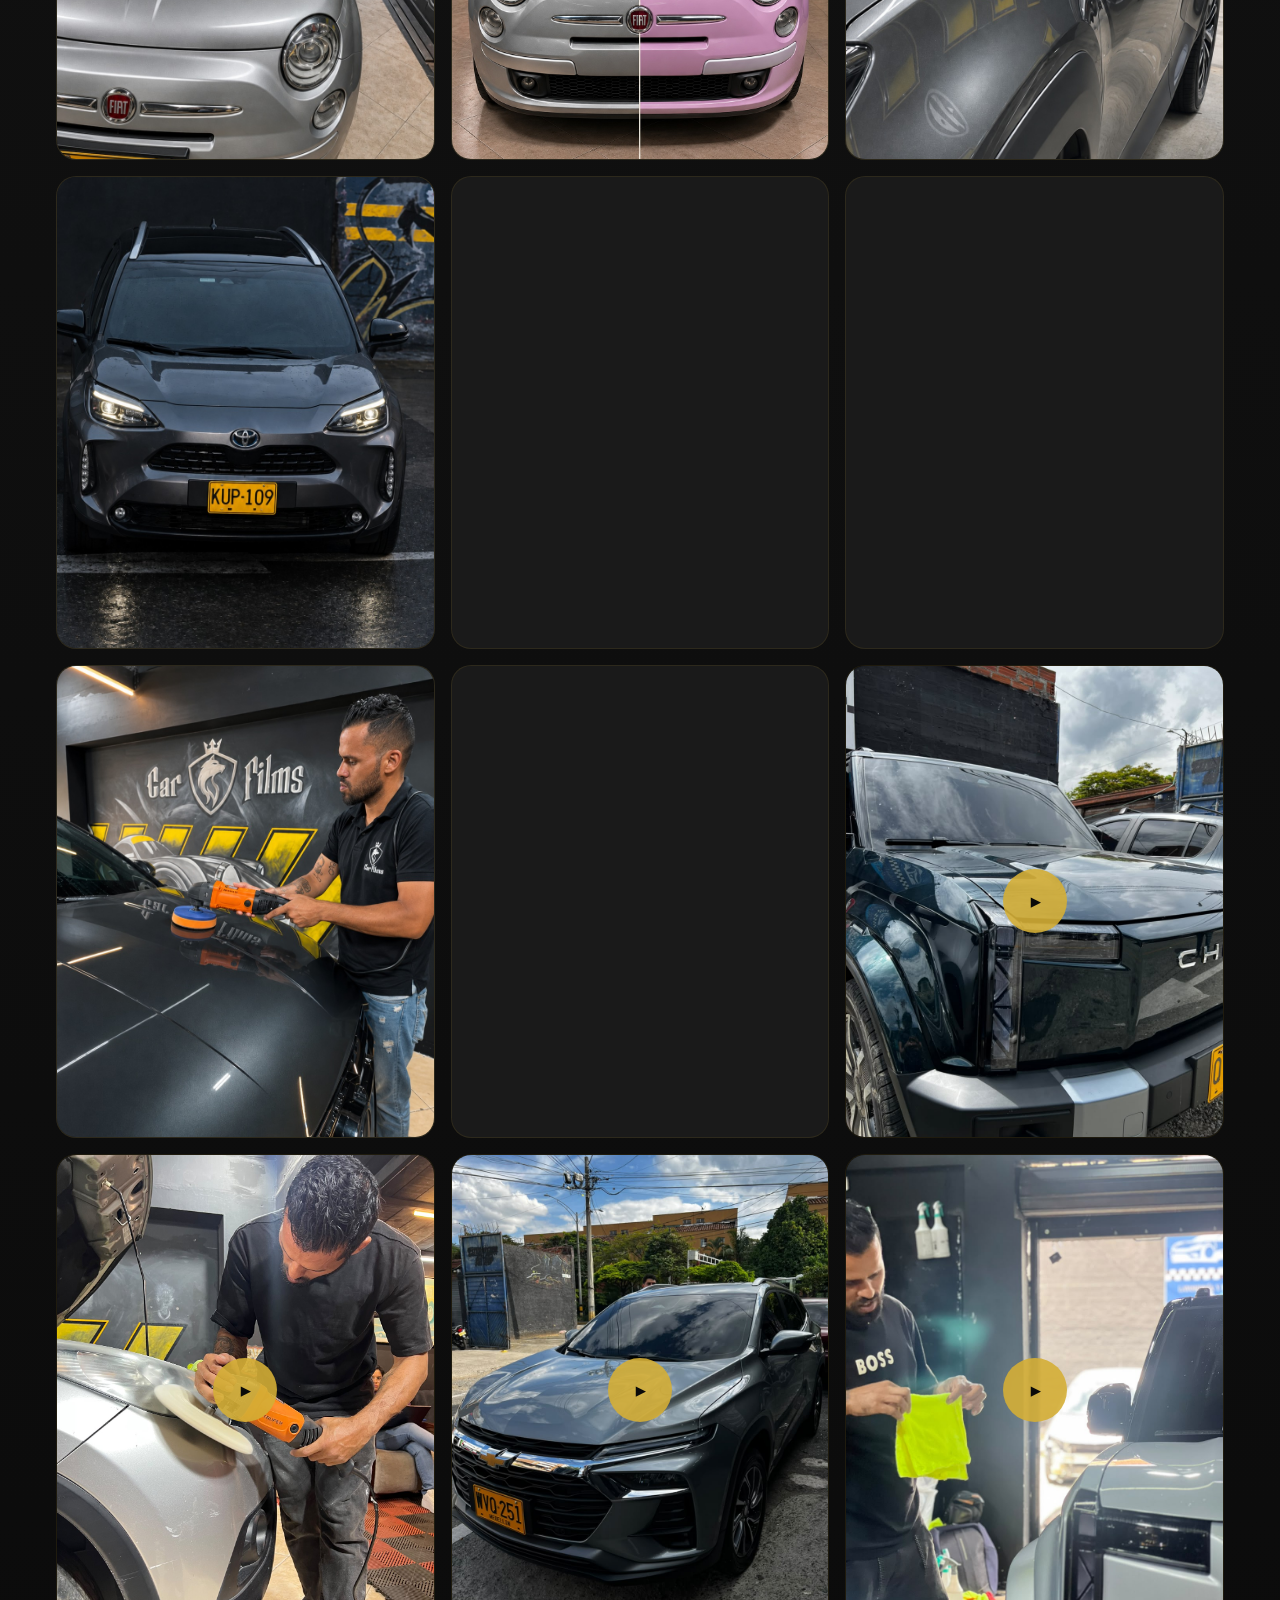
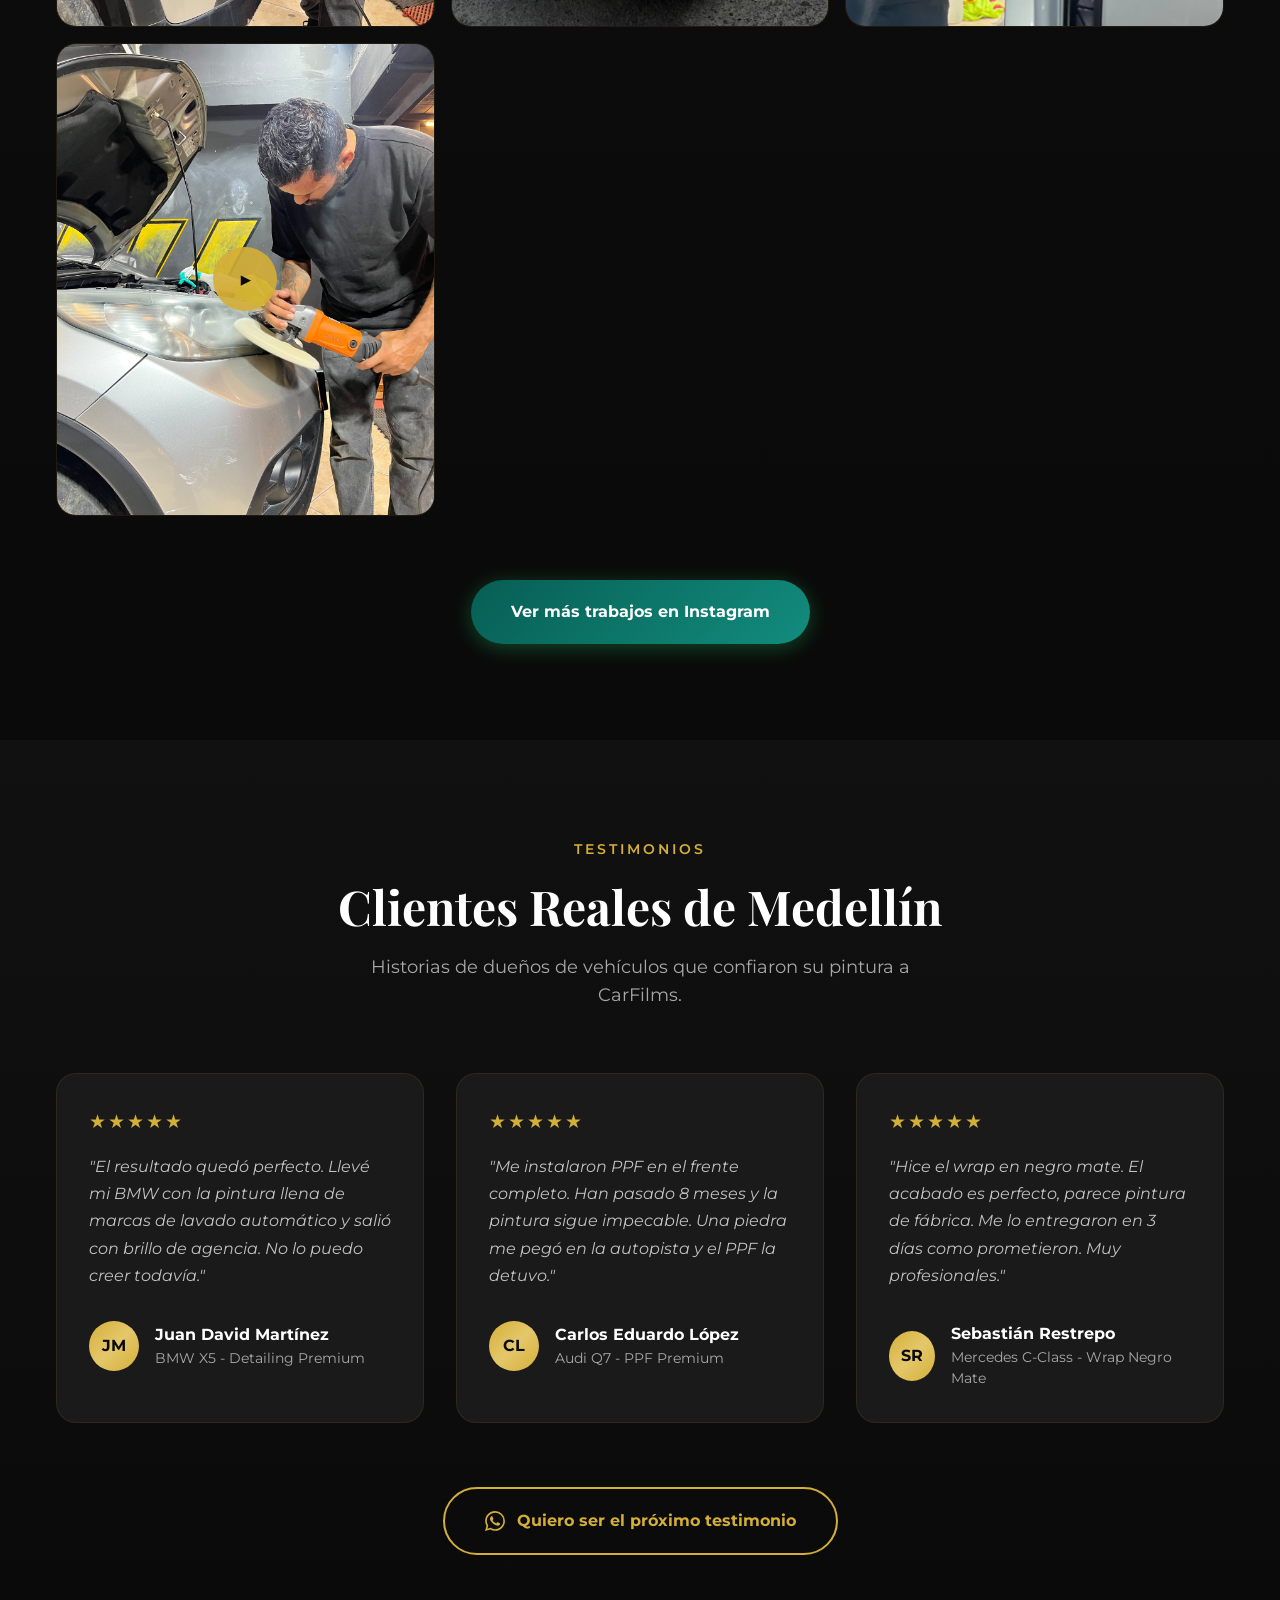
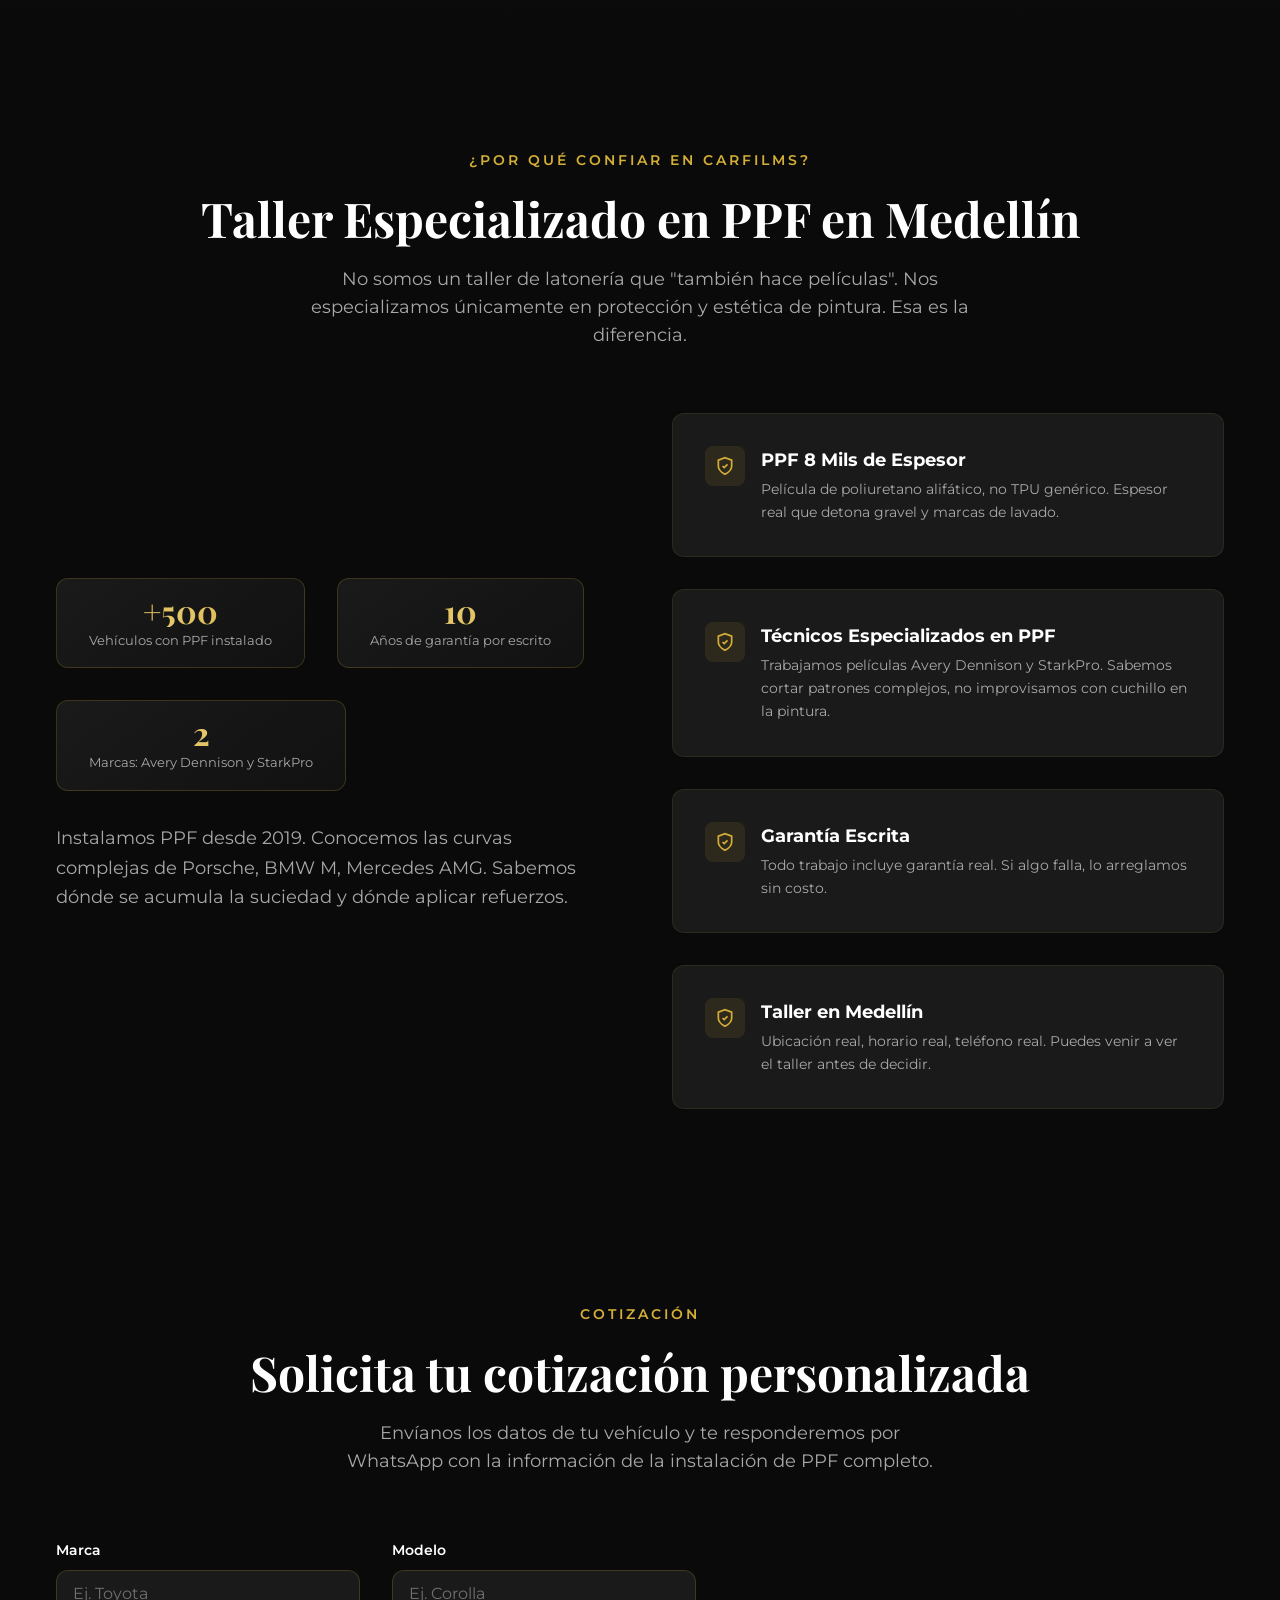
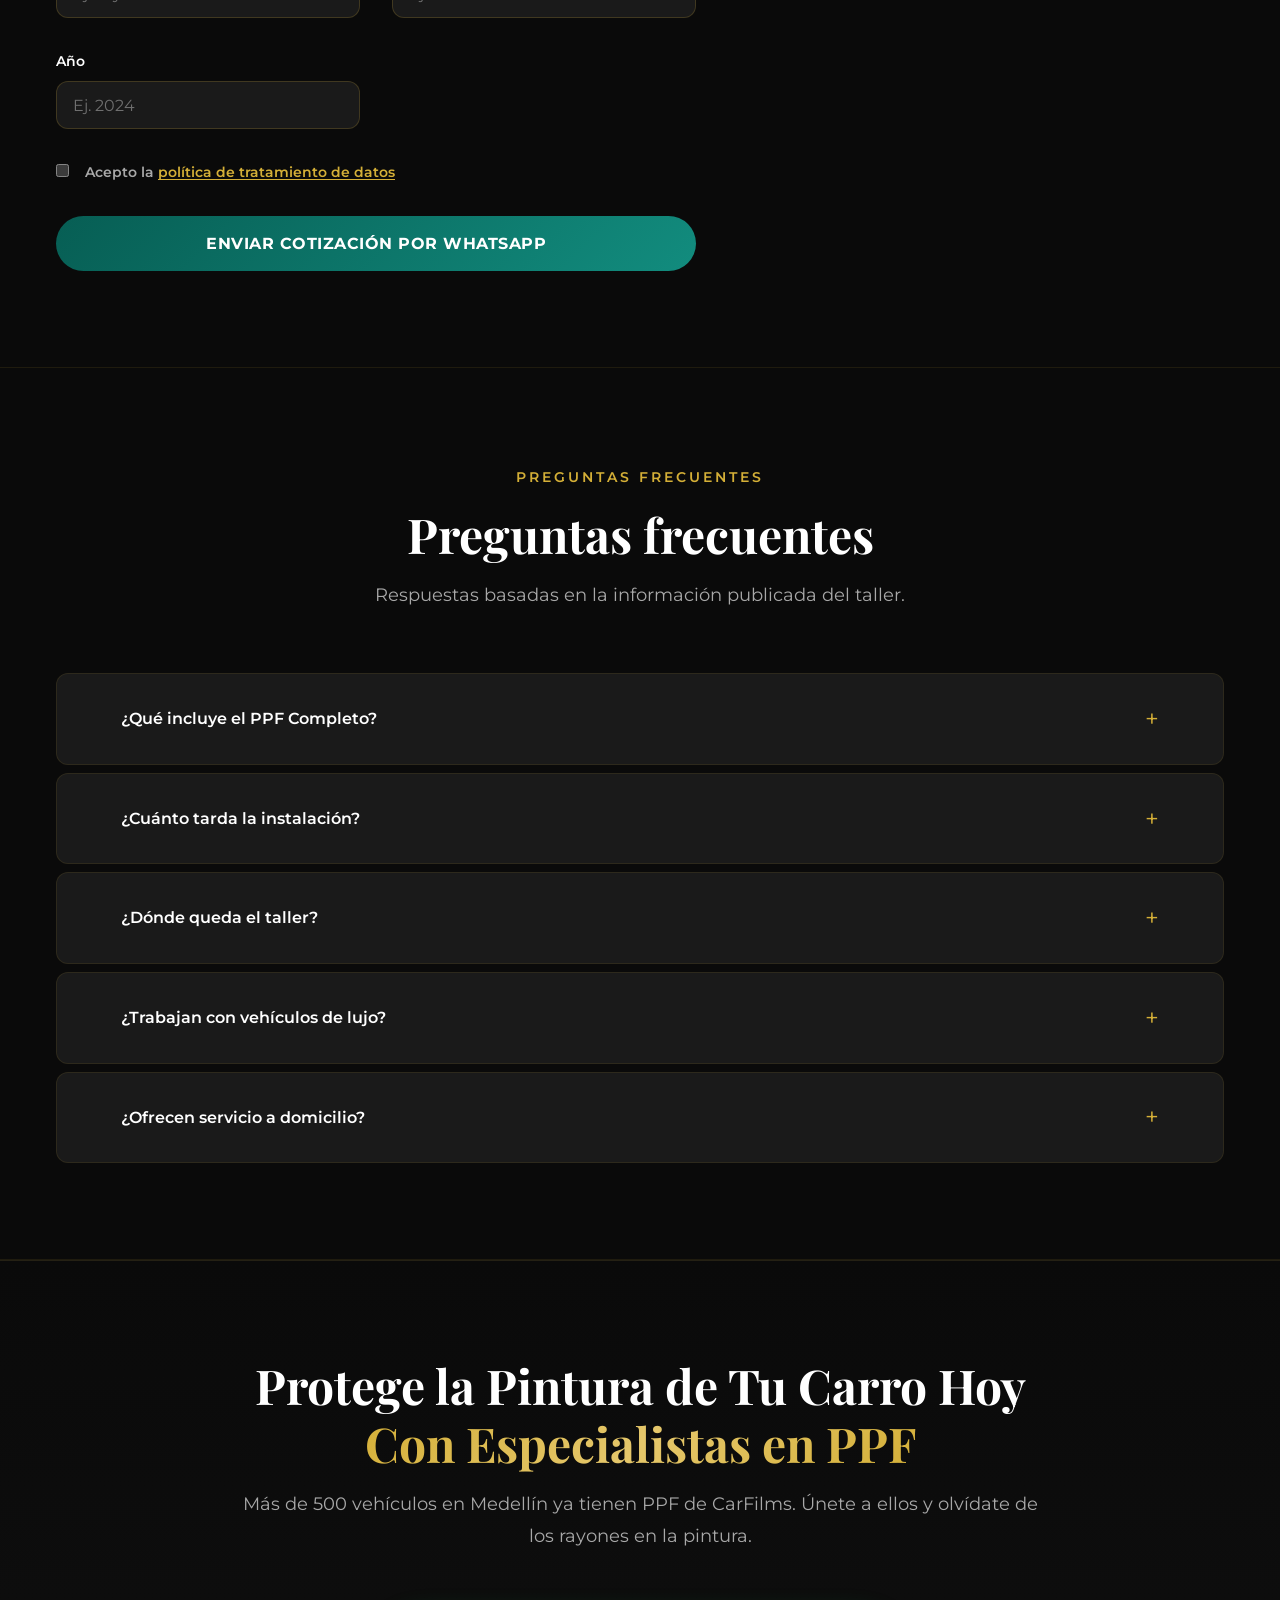
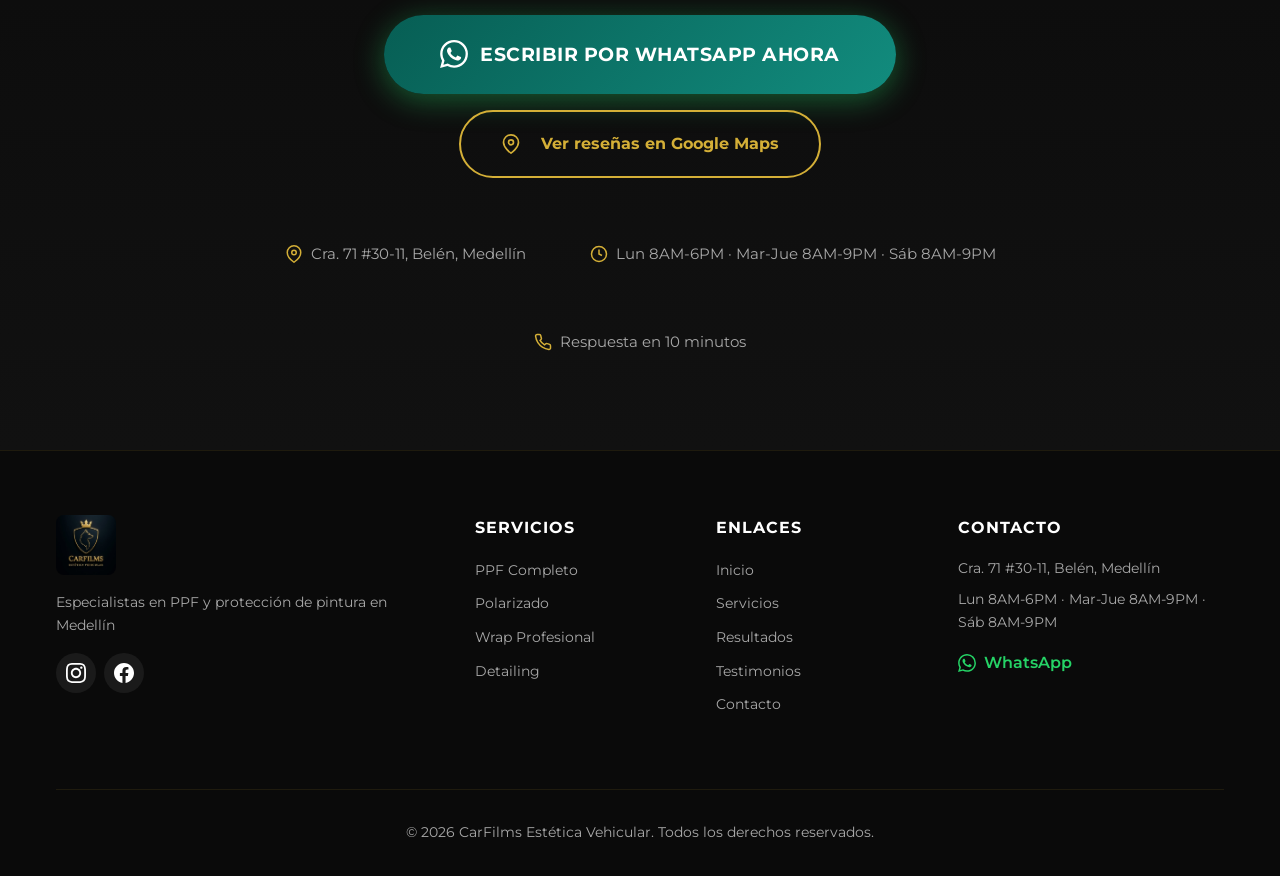
==== commit 01058fdd: "feat(privacidad): boton en hero al formulario del cliente y WhatsApp al 3012787784 - agregar enlace " ====
--- a/index.html
+++ b/index.html
@@ -131,6 +131,9 @@
                 </a>
                 <a href="#resultados" class="btn-secondary">Ver trabajos reales</a>
             </div>
+            <p class="hero-client-link-wrap">
+                <a href="formulario-datos-cliente.html" class="hero-client-link">Completar datos de la política de privacidad →</a>
+            </p>
             <div class="hero-trust">
                 <div class="trust-item">
                     <svg class="trust-icon" aria-hidden="true" viewBox="0 0 24 24" fill="none" stroke="currentColor" stroke-width="2">
--- a/style.css
+++ b/style.css
@@ -403,6 +403,31 @@
     background: var(--color-white);
     color: var(--color-black);
     border-color: var(--color-white);
+}
+
+.hero-client-link-wrap {
+    margin: var(--spacing-md) 0 0;
+}
+
+.hero-client-link {
+    display: inline-flex;
+    align-items: center;
+    min-height: 44px;
+    padding: 0.5rem 0.75rem;
+    color: var(--color-gold);
+    font-size: 0.85rem;
+    font-weight: 600;
+    text-decoration: underline;
+    text-underline-offset: 3px;
+}
+
+.hero-client-link:hover {
+    color: var(--color-gold-light);
+}
+
+.hero-client-link:focus-visible {
+    outline: 2px solid var(--color-gold);
+    outline-offset: 3px;
 }
 
 .hero-trust {
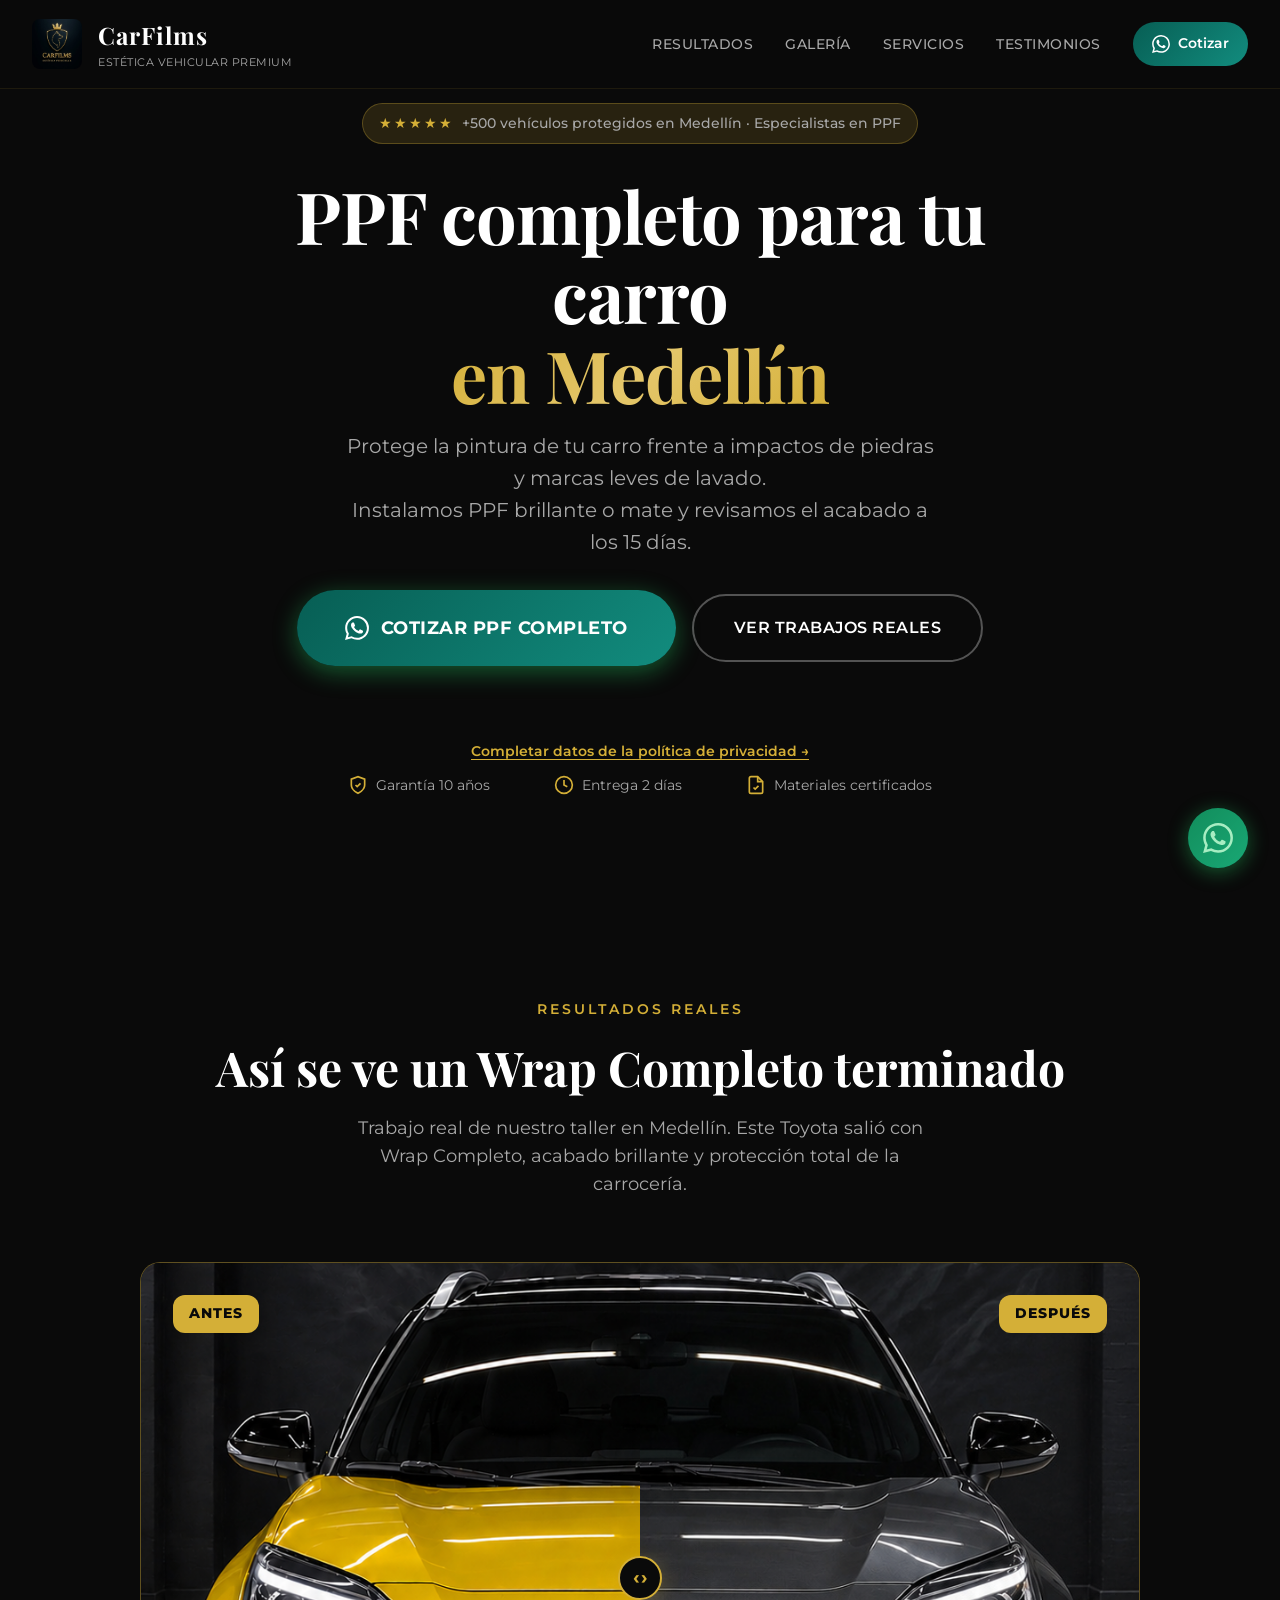
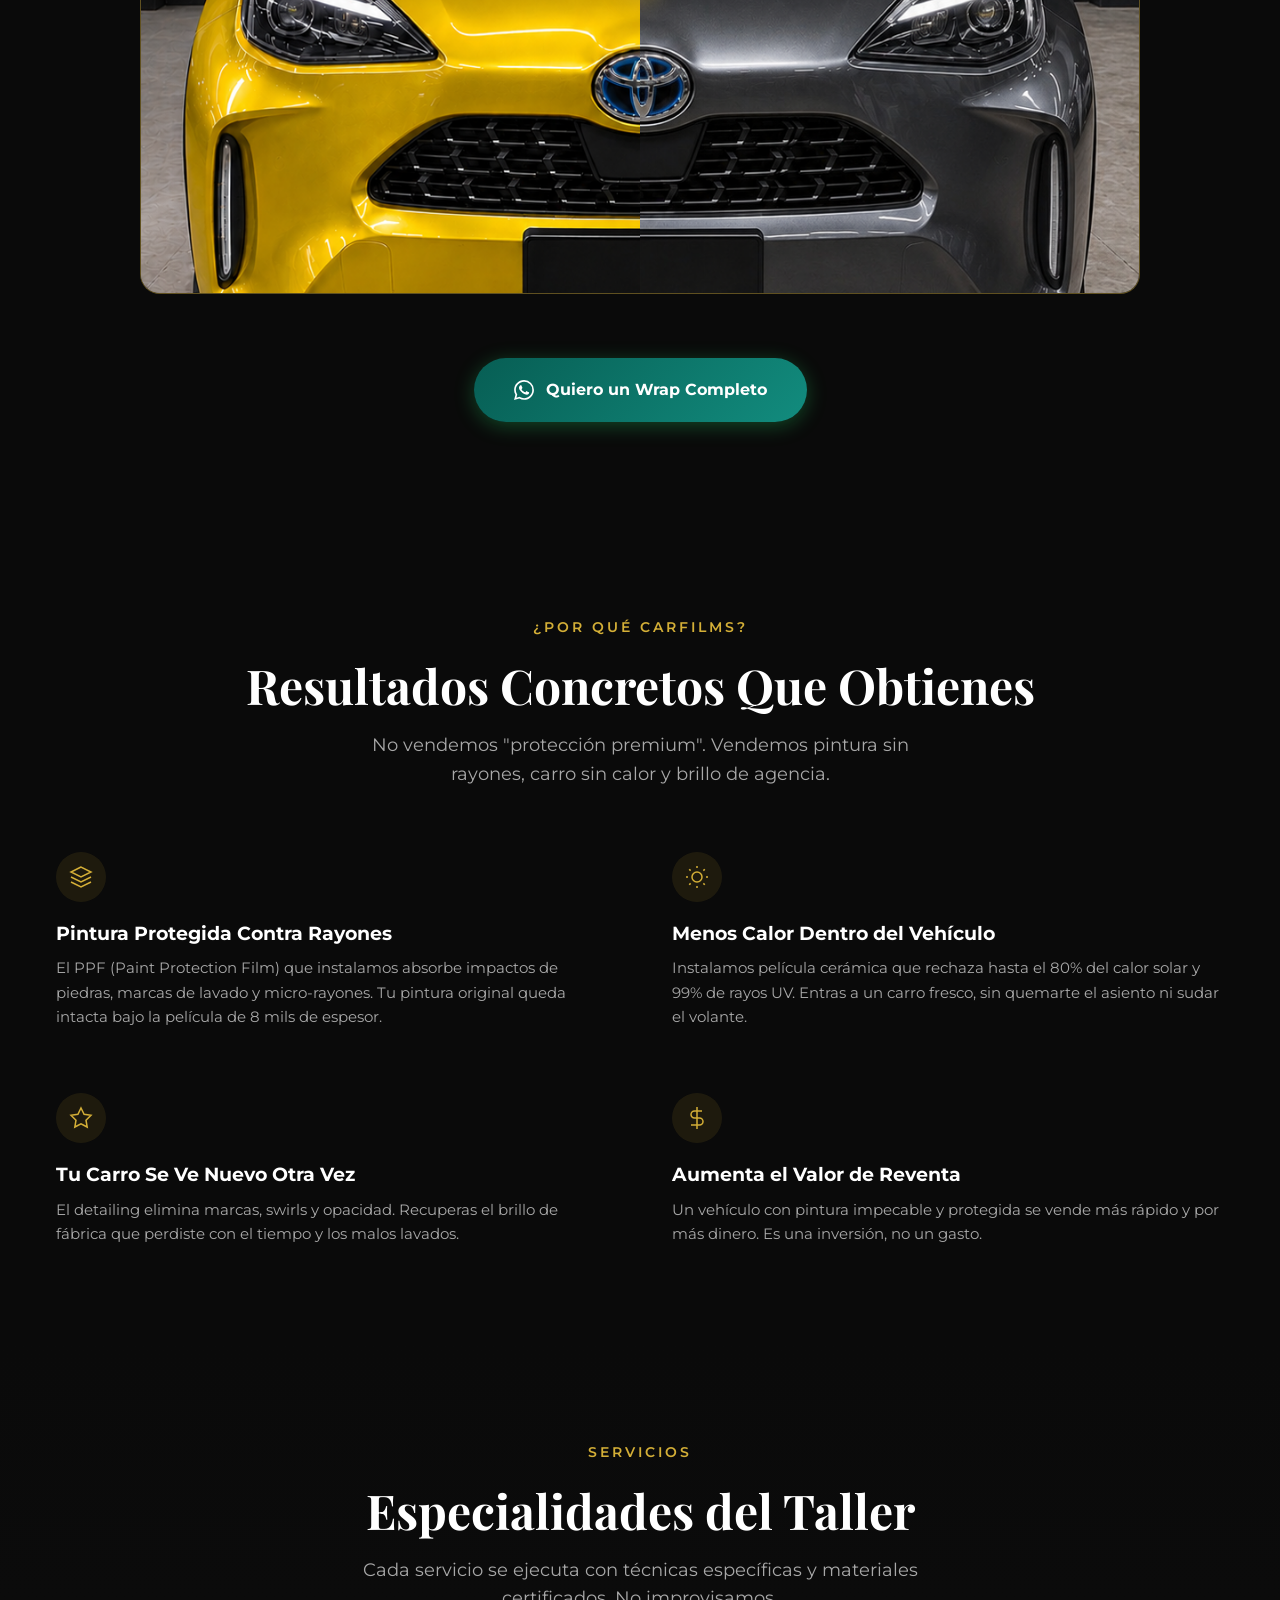
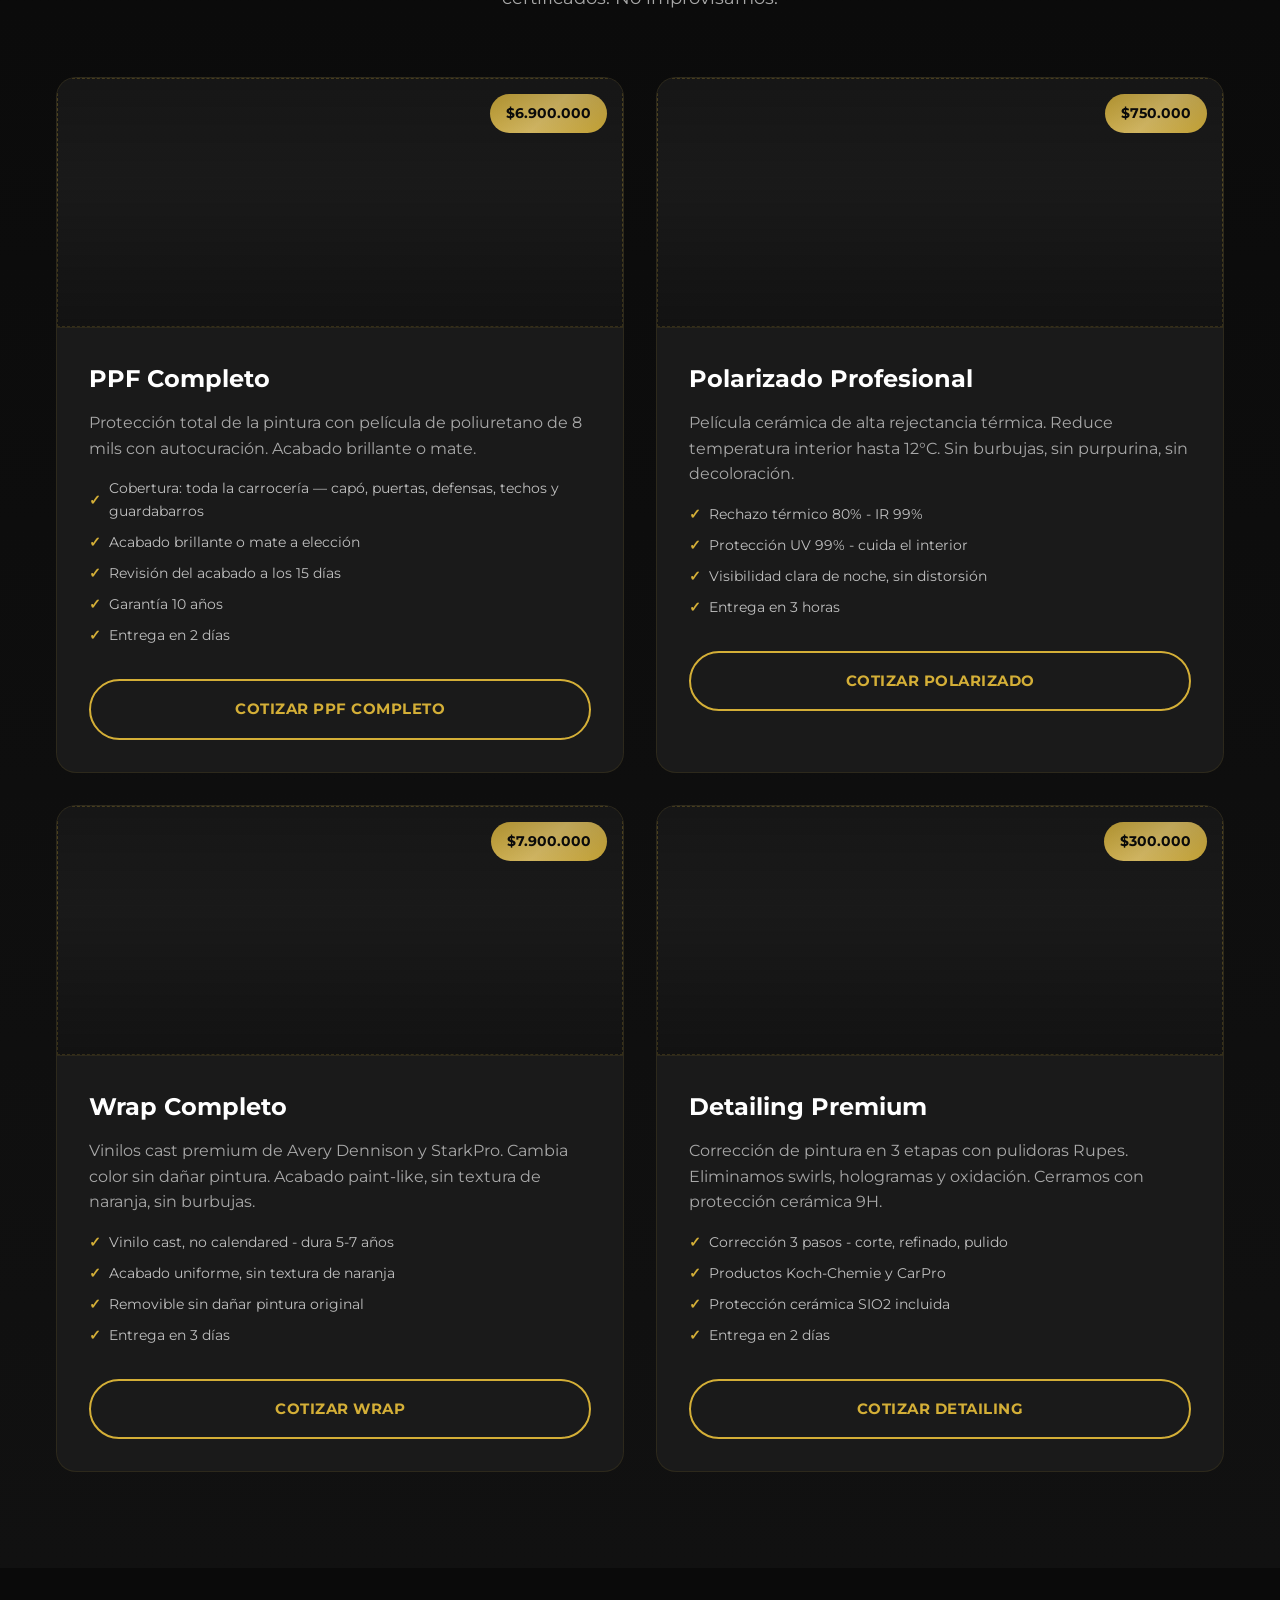
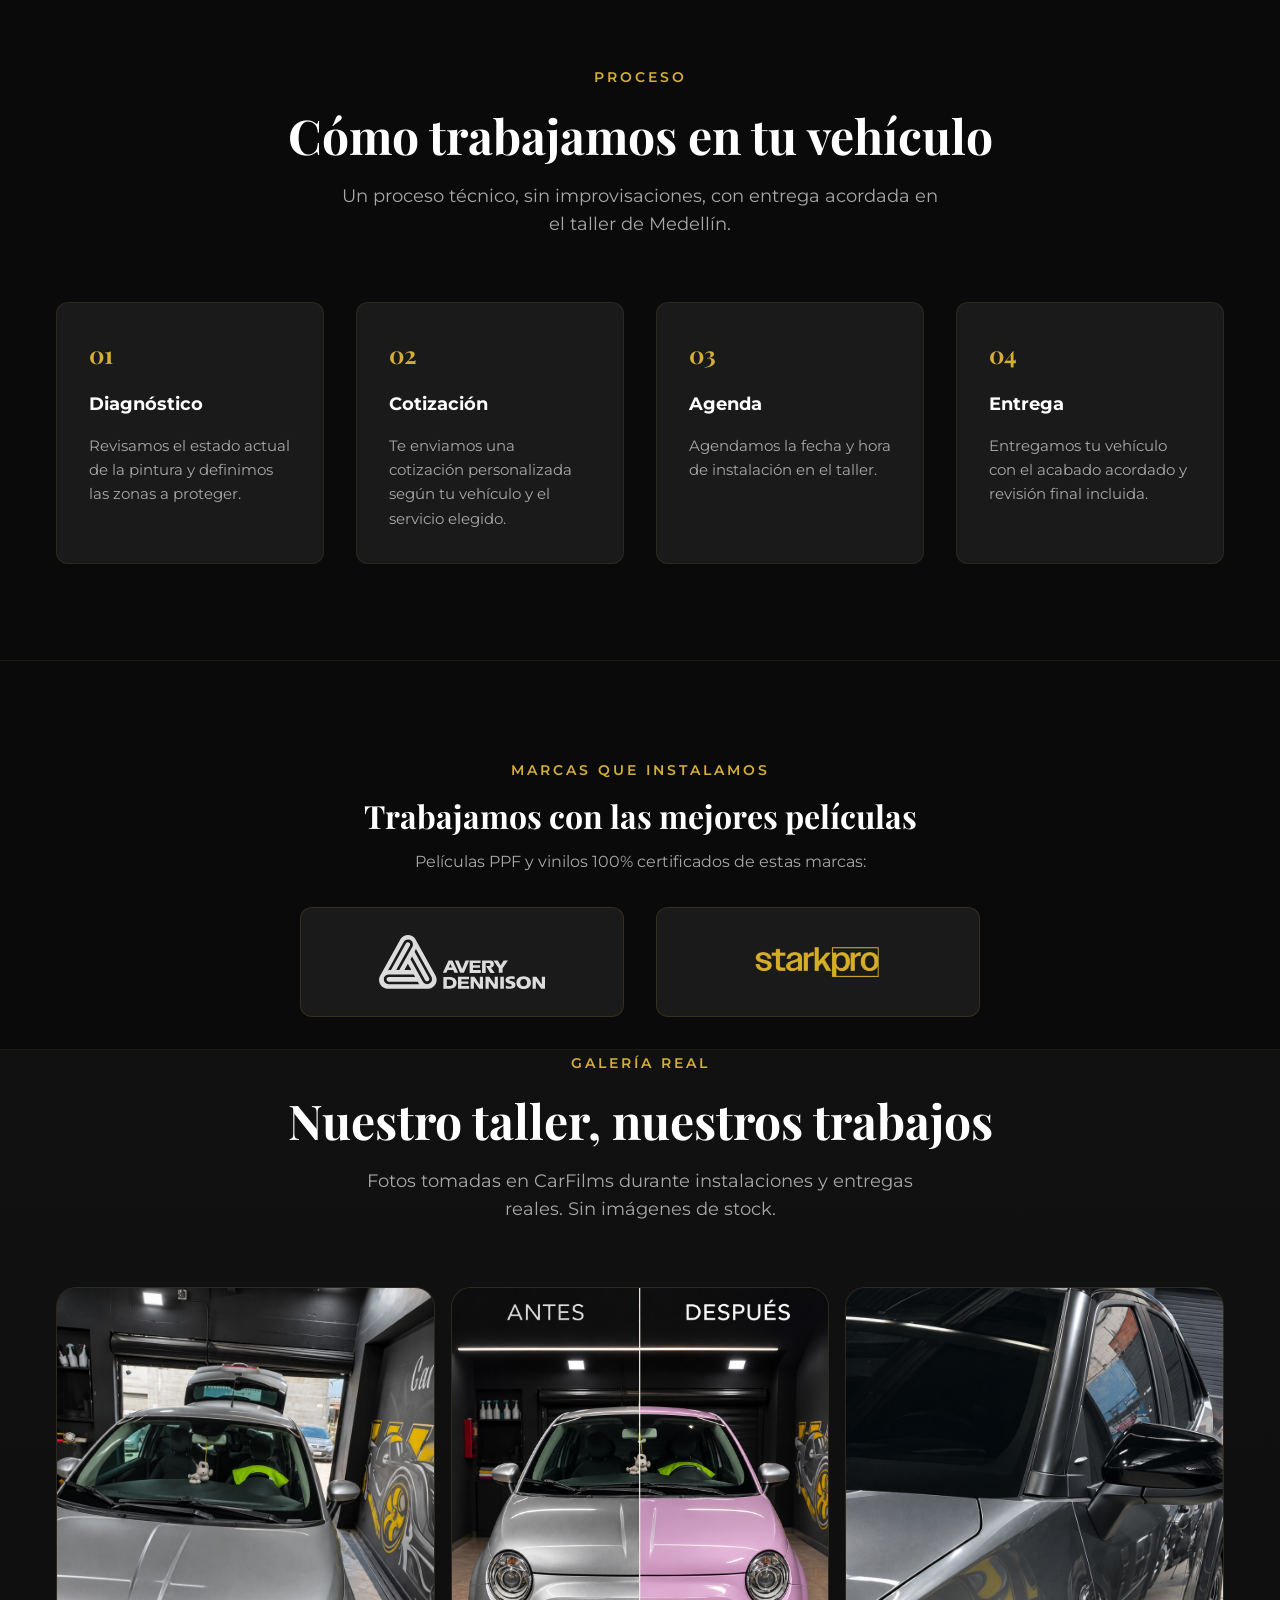
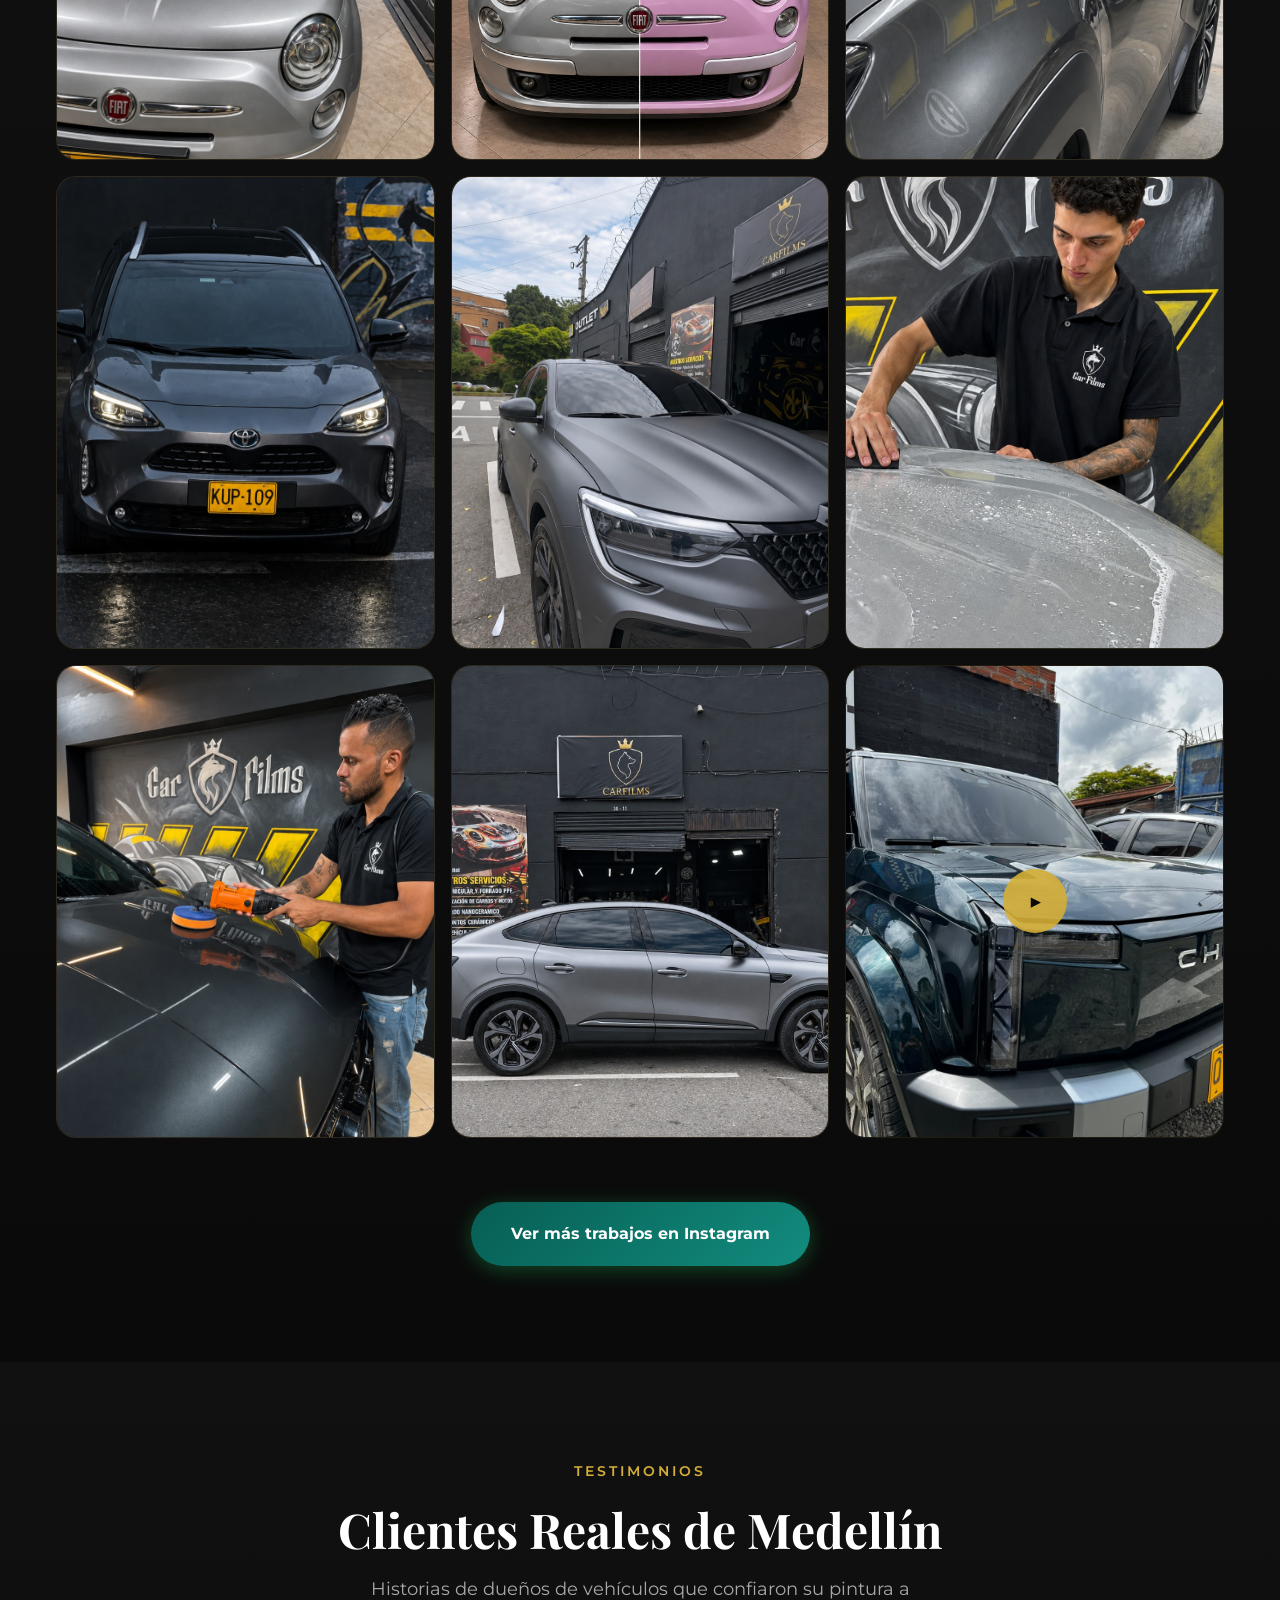
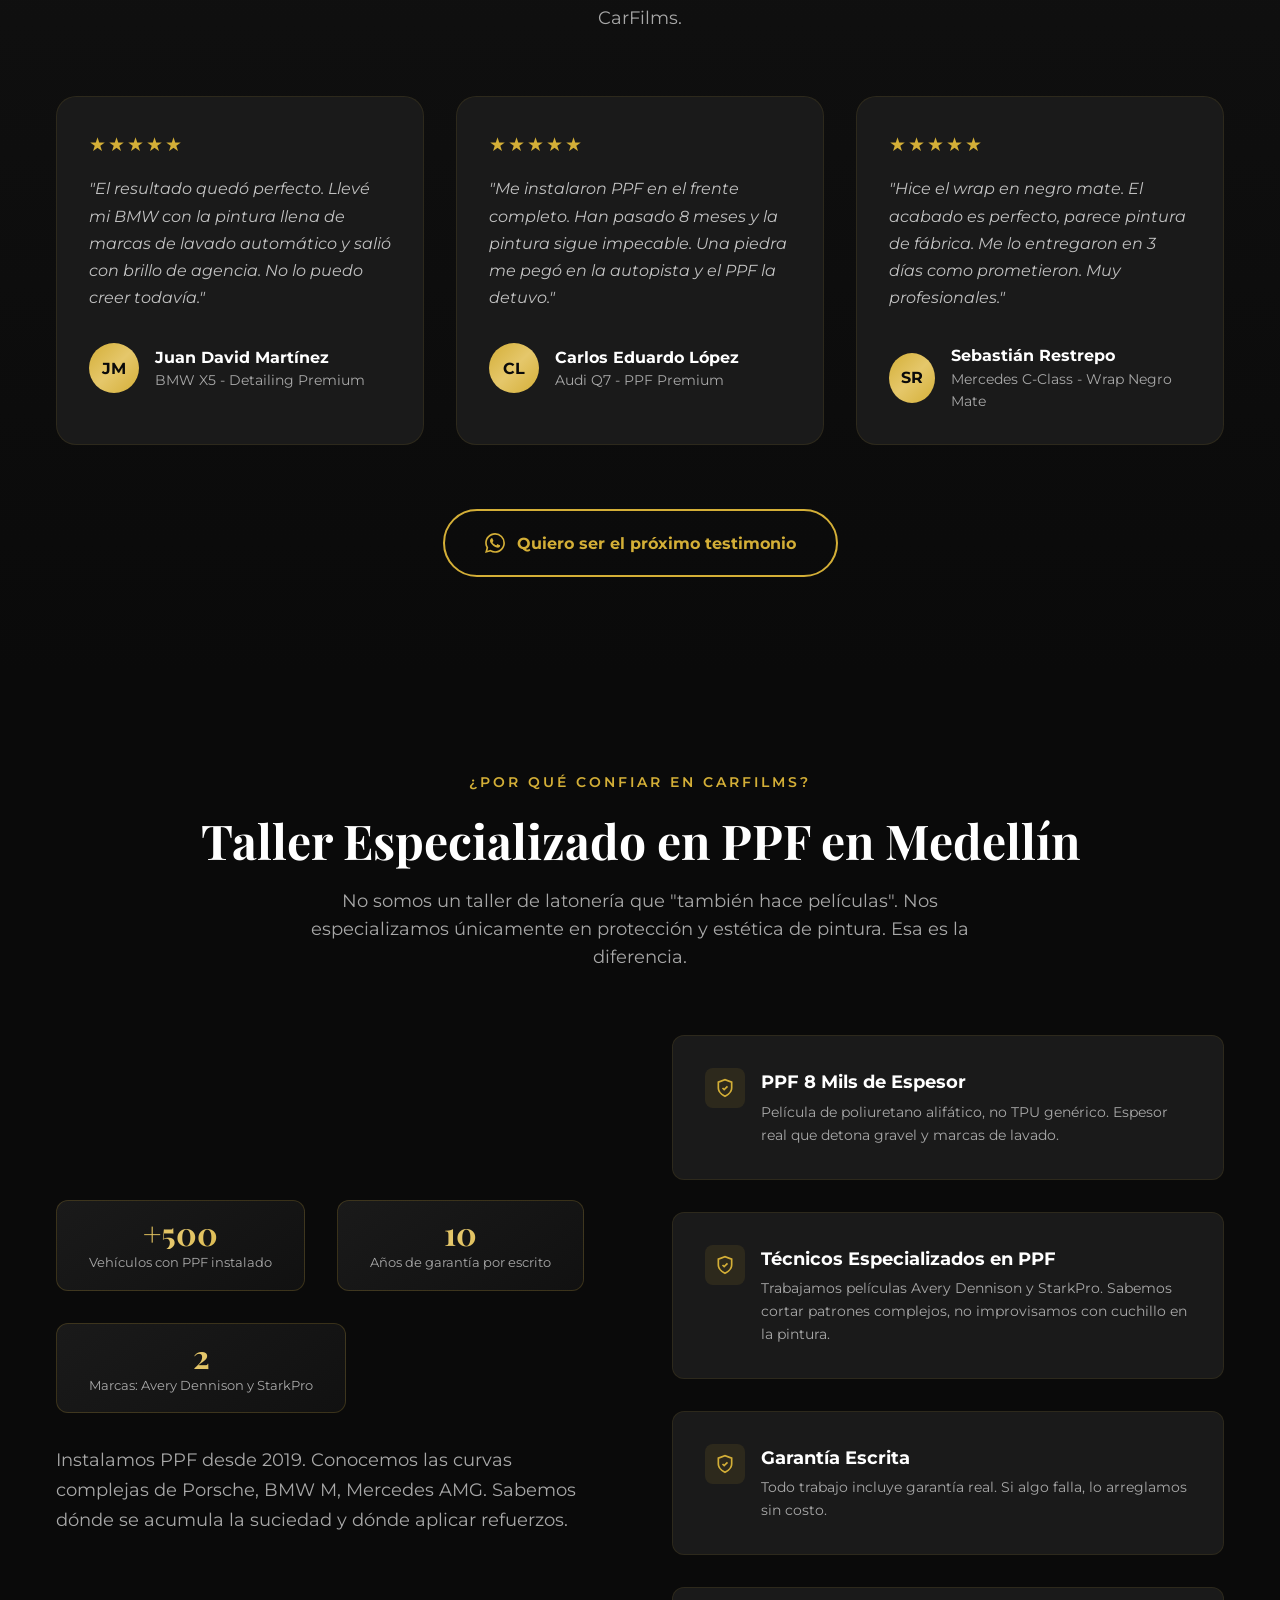
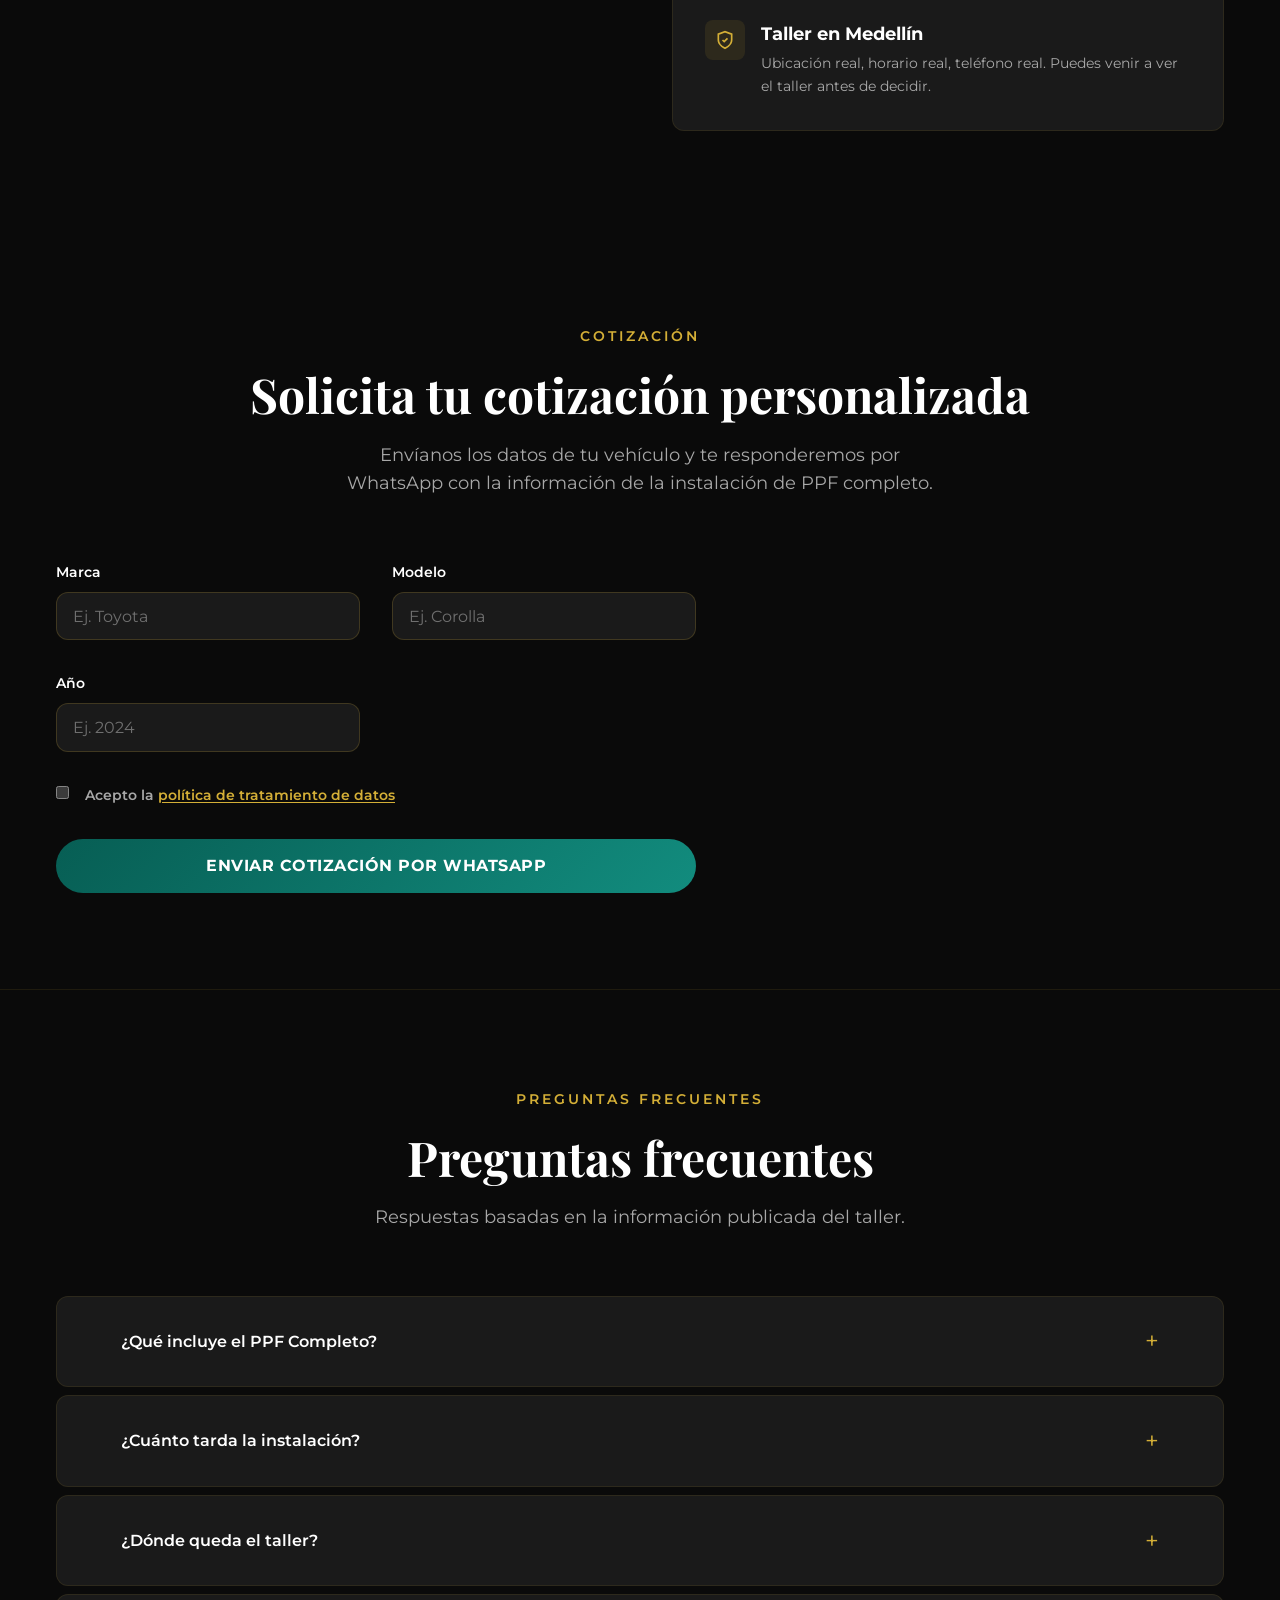
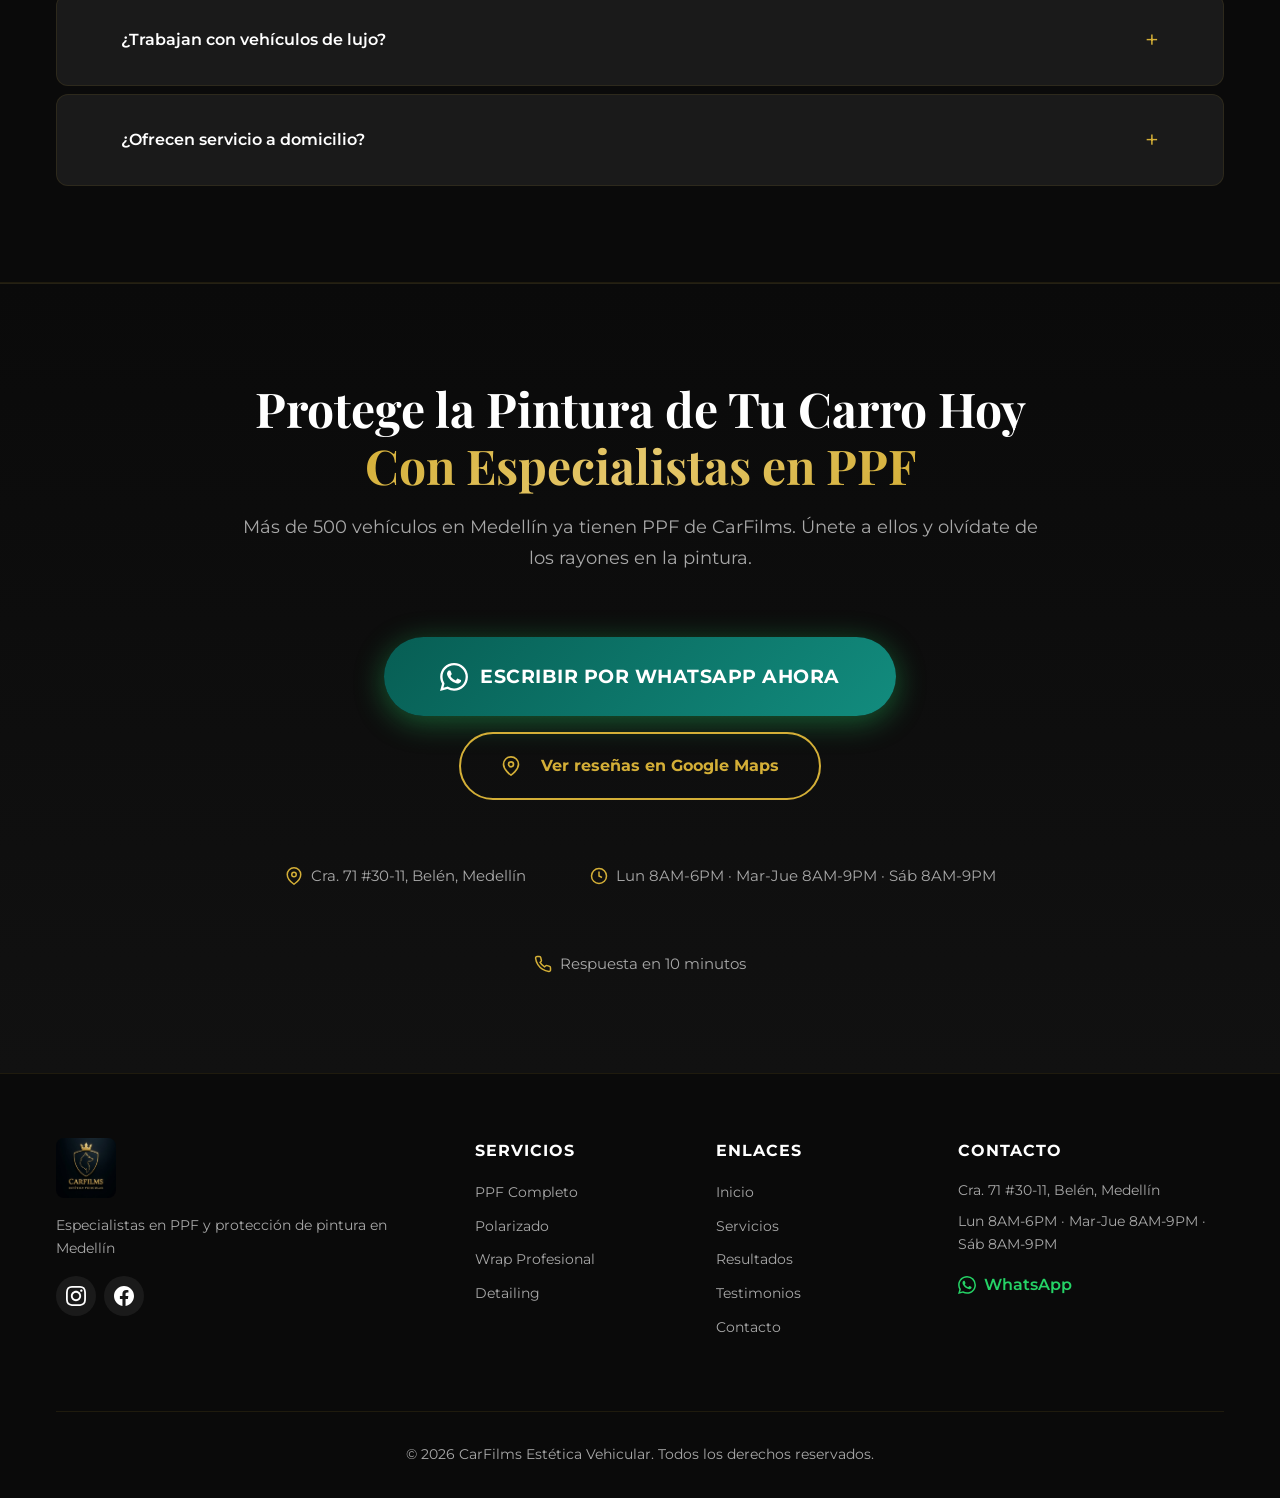
==== commit bf836c6f: "content(privacidad): llenar politica con datos reales del cliente - responsable CARFILMS ESTETICA VE" ====
--- a/index.html
+++ b/index.html
@@ -166,13 +166,13 @@
         <div class="container">
             <div class="section-header">
                 <span class="section-tag">Resultados Reales</span>
-                <h2 class="section-title">Así se ve un PPF Completo terminado</h2>
-                <p class="section-subtitle">Trabajo real de nuestro taller en Medellín. Este Toyota salió con PPF Completo, acabado brillante y protección total de la carrocería.</p>
+                <h2 class="section-title">Así se ve un Wrap Completo terminado</h2>
+                <p class="section-subtitle">Trabajo real de nuestro taller en Medellín. Este Toyota salió con Wrap Completo, acabado brillante y protección total de la carrocería.</p>
             </div>
             <div class="before-after" id="beforeAfter">
                 <div class="before-after-frame" id="baFrame">
-                    <img src="despus.png" alt="Vehículo con PPF Completo aplicado, acabado brillante" class="ba-img ba-after" draggable="false">
-                    <img src="antus.png" alt="Vehículo antes de aplicar PPF Completo" class="ba-img ba-before" id="baBefore" style="clip-path: inset(0 50% 0 0);" draggable="false">
+                    <img src="despus.png" alt="Vehículo con Wrap Completo aplicado, acabado brillante" class="ba-img ba-after" draggable="false">
+                    <img src="antus.png" alt="Vehículo antes de aplicar Wrap Completo" class="ba-img ba-before" id="baBefore" style="clip-path: inset(0 50% 0 0);" draggable="false">
                     <span class="ba-label ba-label-before">ANTES</span>
                     <span class="ba-label ba-label-after">DESPUÉS</span>
                     <div class="ba-handle" id="baHandle" role="slider" tabindex="0" aria-label="Comparar antes y después" aria-valuemin="0" aria-valuemax="100" aria-valuenow="50" aria-orientation="horizontal" style="left: 50%;">
@@ -181,9 +181,9 @@
                 </div>
             </div>
             <div class="results-cta">
-                <a href="https://wa.me/573022469542?text=Hola%2C%20vengo%20de%20la%20p%C3%A1gina%20de%20CARFILMS%20y%20quiero%20cotizar%20PPF%20completo.%20Mi%20carro%20es%20marca%20___%2C%20modelo%20___%2C%20a%C3%B1o%20___.%20Me%20interesa%20el%20acabado%20brillante%20o%20mate" class="btn-results" target="_blank" rel="noopener noreferrer">
+                <a href="https://wa.me/573022469542?text=Hola,%20quiero%20cotizar%20Wrap" class="btn-results" target="_blank" rel="noopener noreferrer">
                     <svg class="icon-whatsapp" aria-hidden="true" viewBox="0 0 24 24" fill="currentColor"><use href="#icon-whatsapp"/></svg>
-                    Quiero un PPF Completo
+                    Quiero un Wrap Completo
                 </a>
             </div>
         </div>
@@ -433,38 +433,7 @@
                         <button class="video-play-btn" aria-label="Reproducir video 1">▶</button>
                     </div>
                 </div>
-                <div class="card gallery-item video-item">
-                    <div class="video-wrapper">
-                        <video class="gallery-video" preload="none" poster="trabajo-pulido-capo.jpg" width="960" height="1280" playsinline>
-                            <source src="video-2.mp4" type="video/mp4">
-                        </video>
-                        <button class="video-play-btn" aria-label="Reproducir video 2">▶</button>
-                    </div>
-                </div>
-                <div class="card gallery-item video-item">
-                    <div class="video-wrapper">
-                        <video class="gallery-video" preload="none" poster="trabajo-detailing-chevrolet-frontal.jpg" width="960" height="1280" playsinline>
-                            <source src="video-3.mp4" type="video/mp4">
-                        </video>
-                        <button class="video-play-btn" aria-label="Reproducir video 3">▶</button>
-                    </div>
-                </div>
-                <div class="card gallery-item video-item">
-                    <div class="video-wrapper">
-                        <video class="gallery-video" preload="none" poster="trabajo-detalle-pickup.jpg" width="960" height="1280" playsinline>
-                            <source src="video-4.mp4" type="video/mp4">
-                        </video>
-                        <button class="video-play-btn" aria-label="Reproducir video 4">▶</button>
-                    </div>
-                </div>
-                <div class="card gallery-item video-item">
-                    <div class="video-wrapper">
-                        <video class="gallery-video" preload="none" poster="trabajo-pulido-faros.jpg" width="960" height="1280" playsinline>
-                            <source src="video-5.mp4" type="video/mp4">
-                        </video>
-                        <button class="video-play-btn" aria-label="Reproducir video 5">▶</button>
-                    </div>
-                </div>
+
             </div>
             <div class="results-cta">
                 <a href="https://www.instagram.com/carfilms_ppf_polarizados/" class="btn-results" target="_blank" rel="noopener noreferrer">
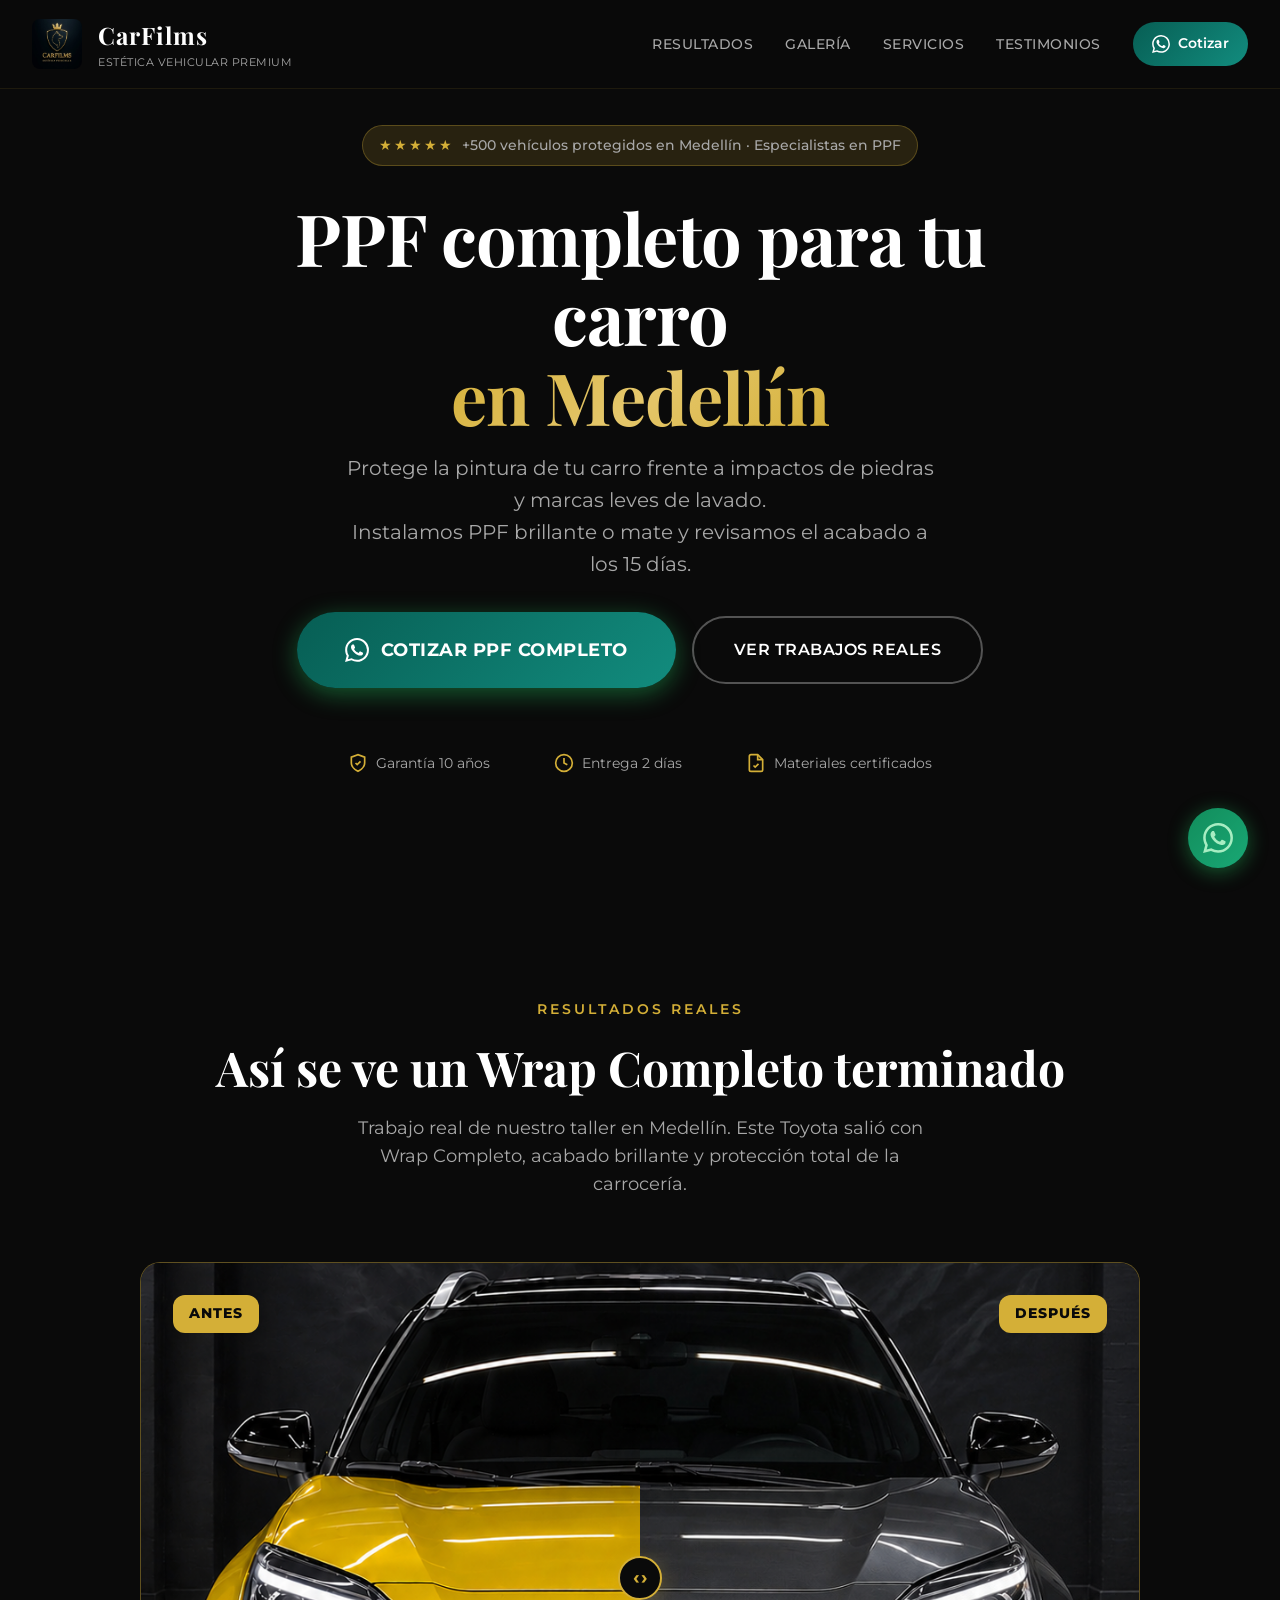
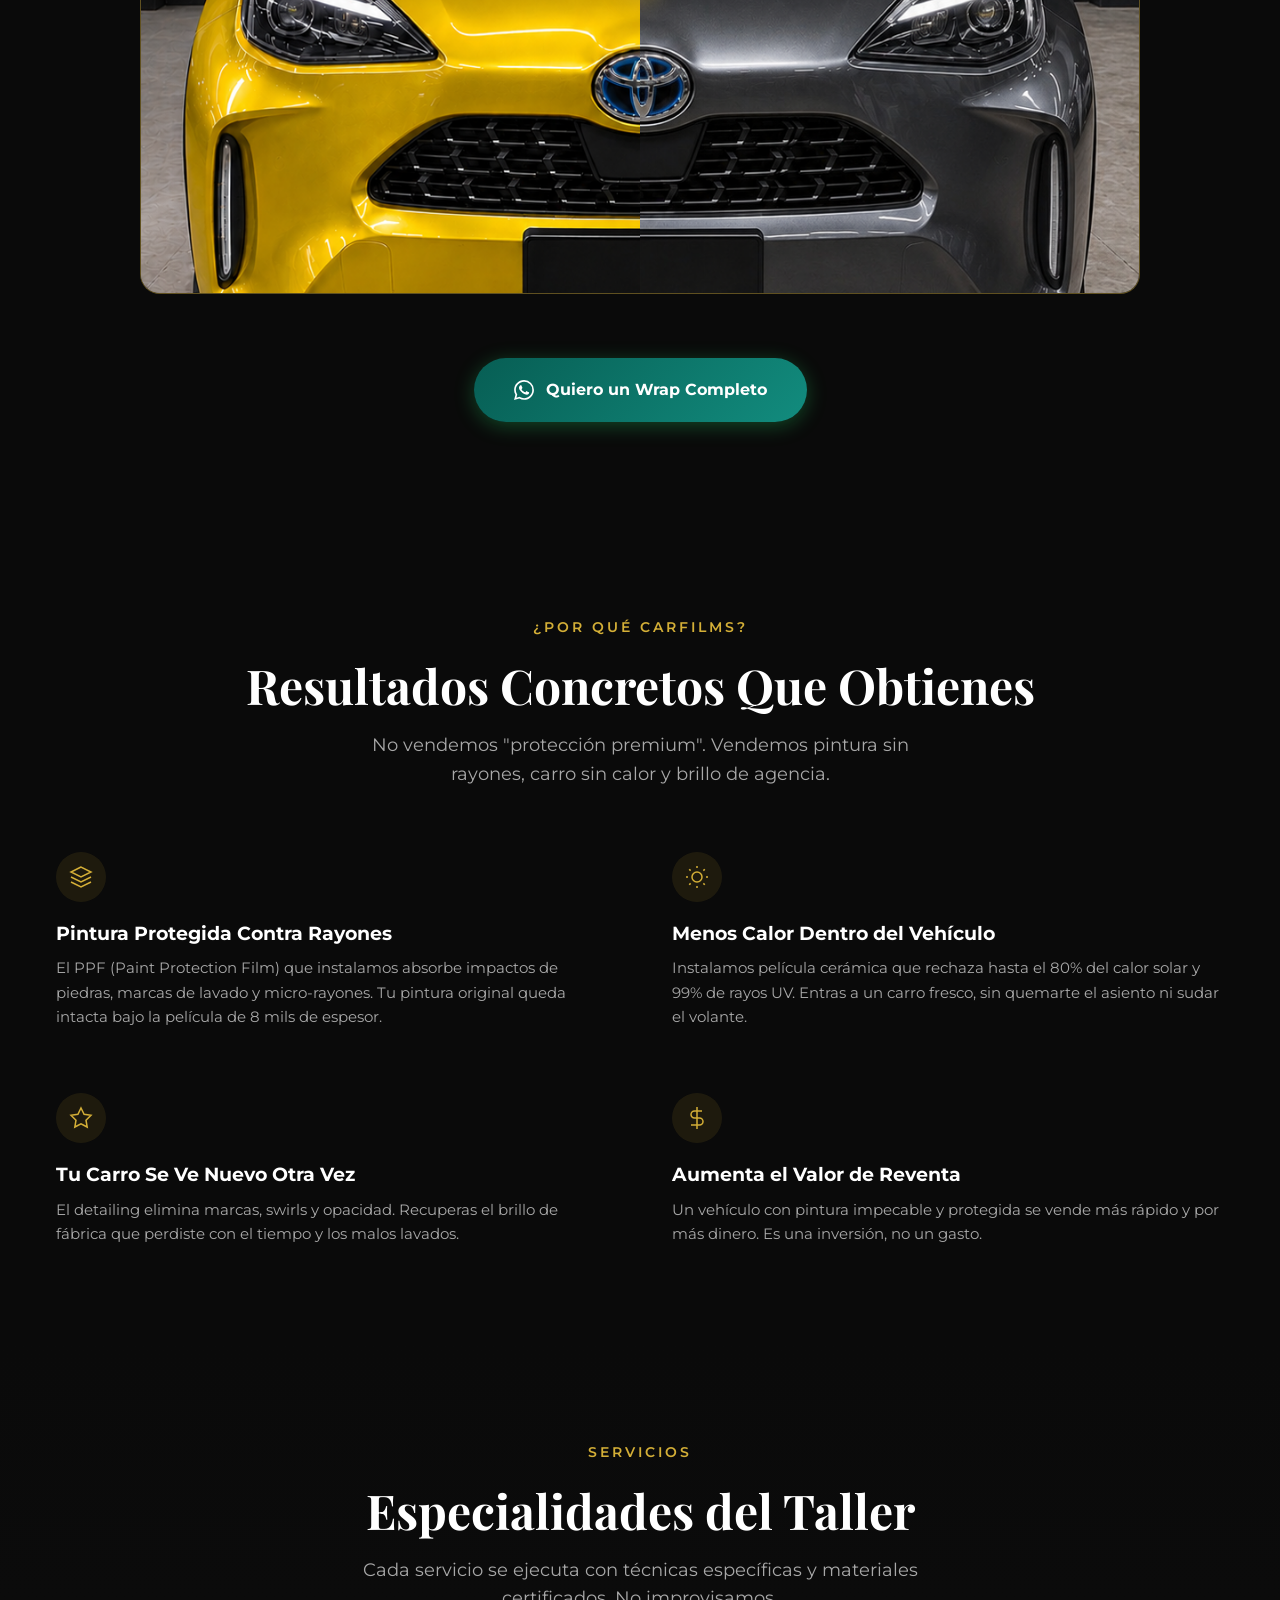
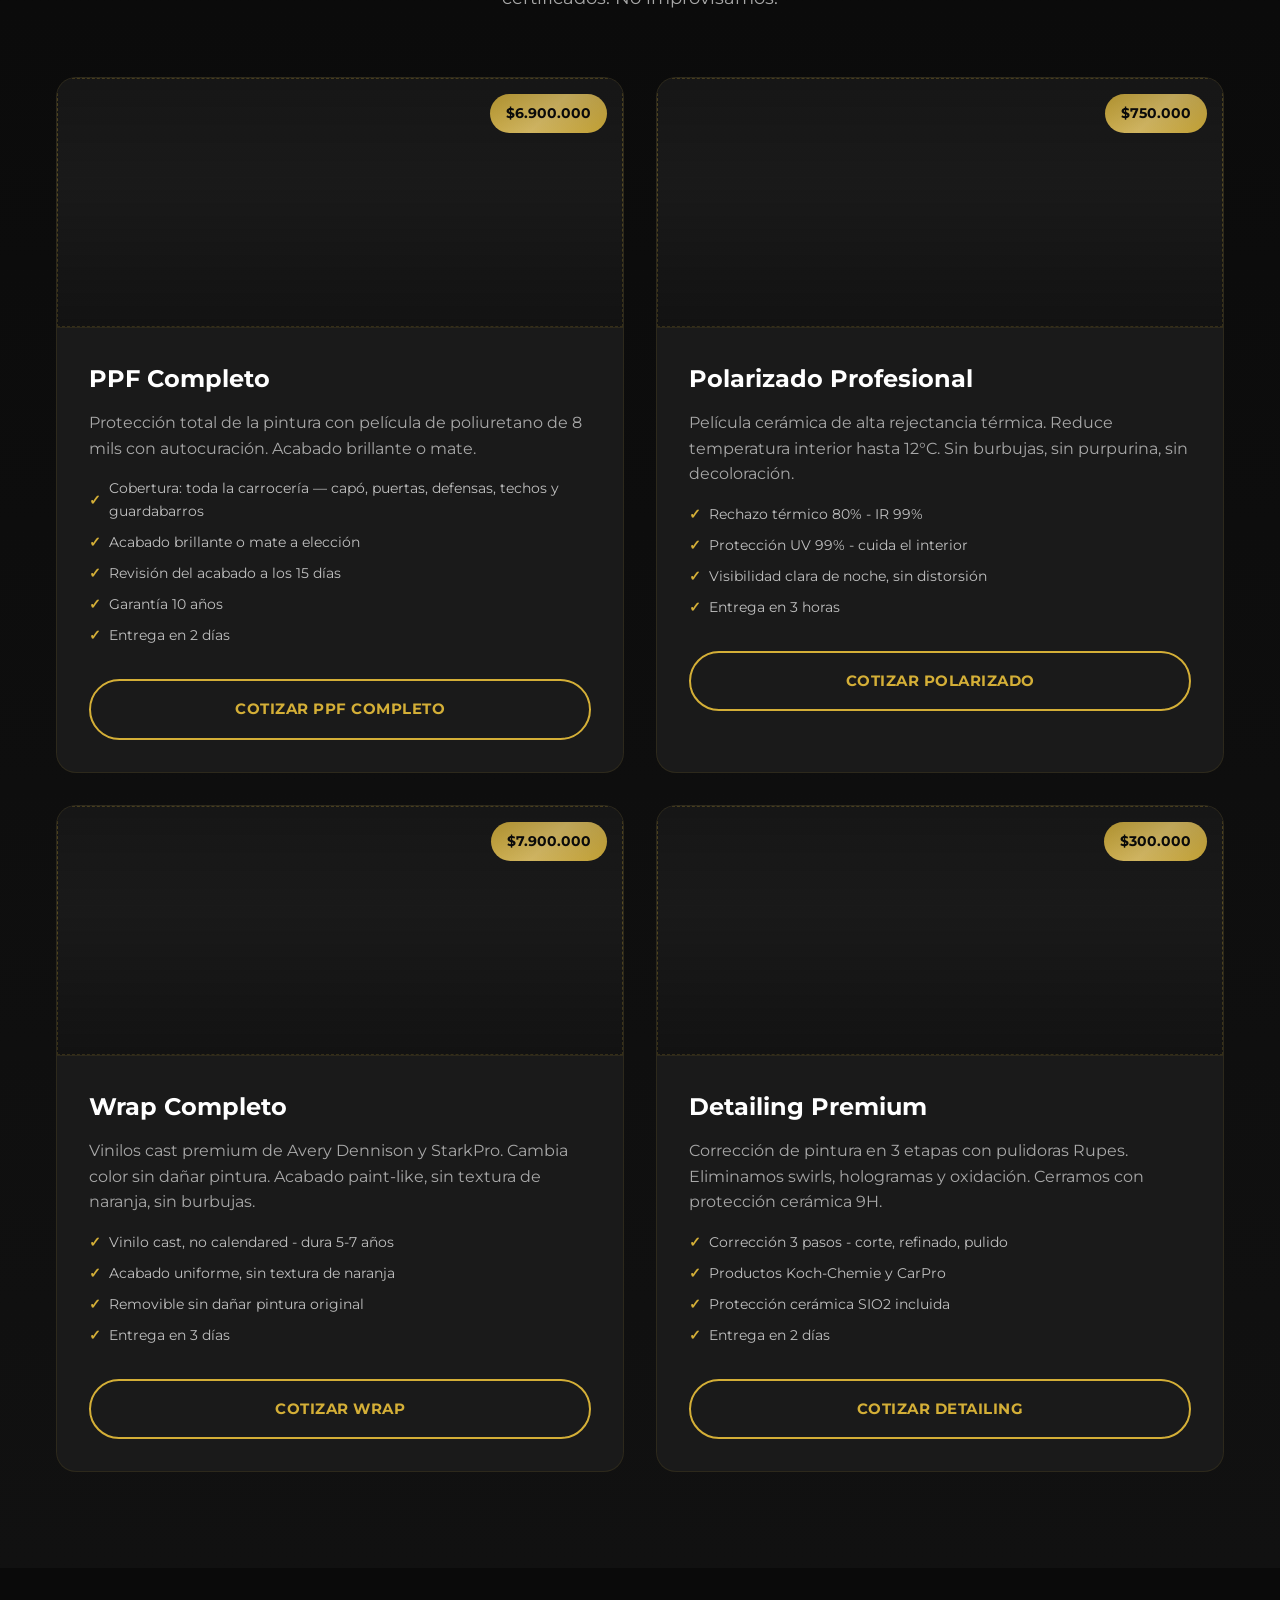
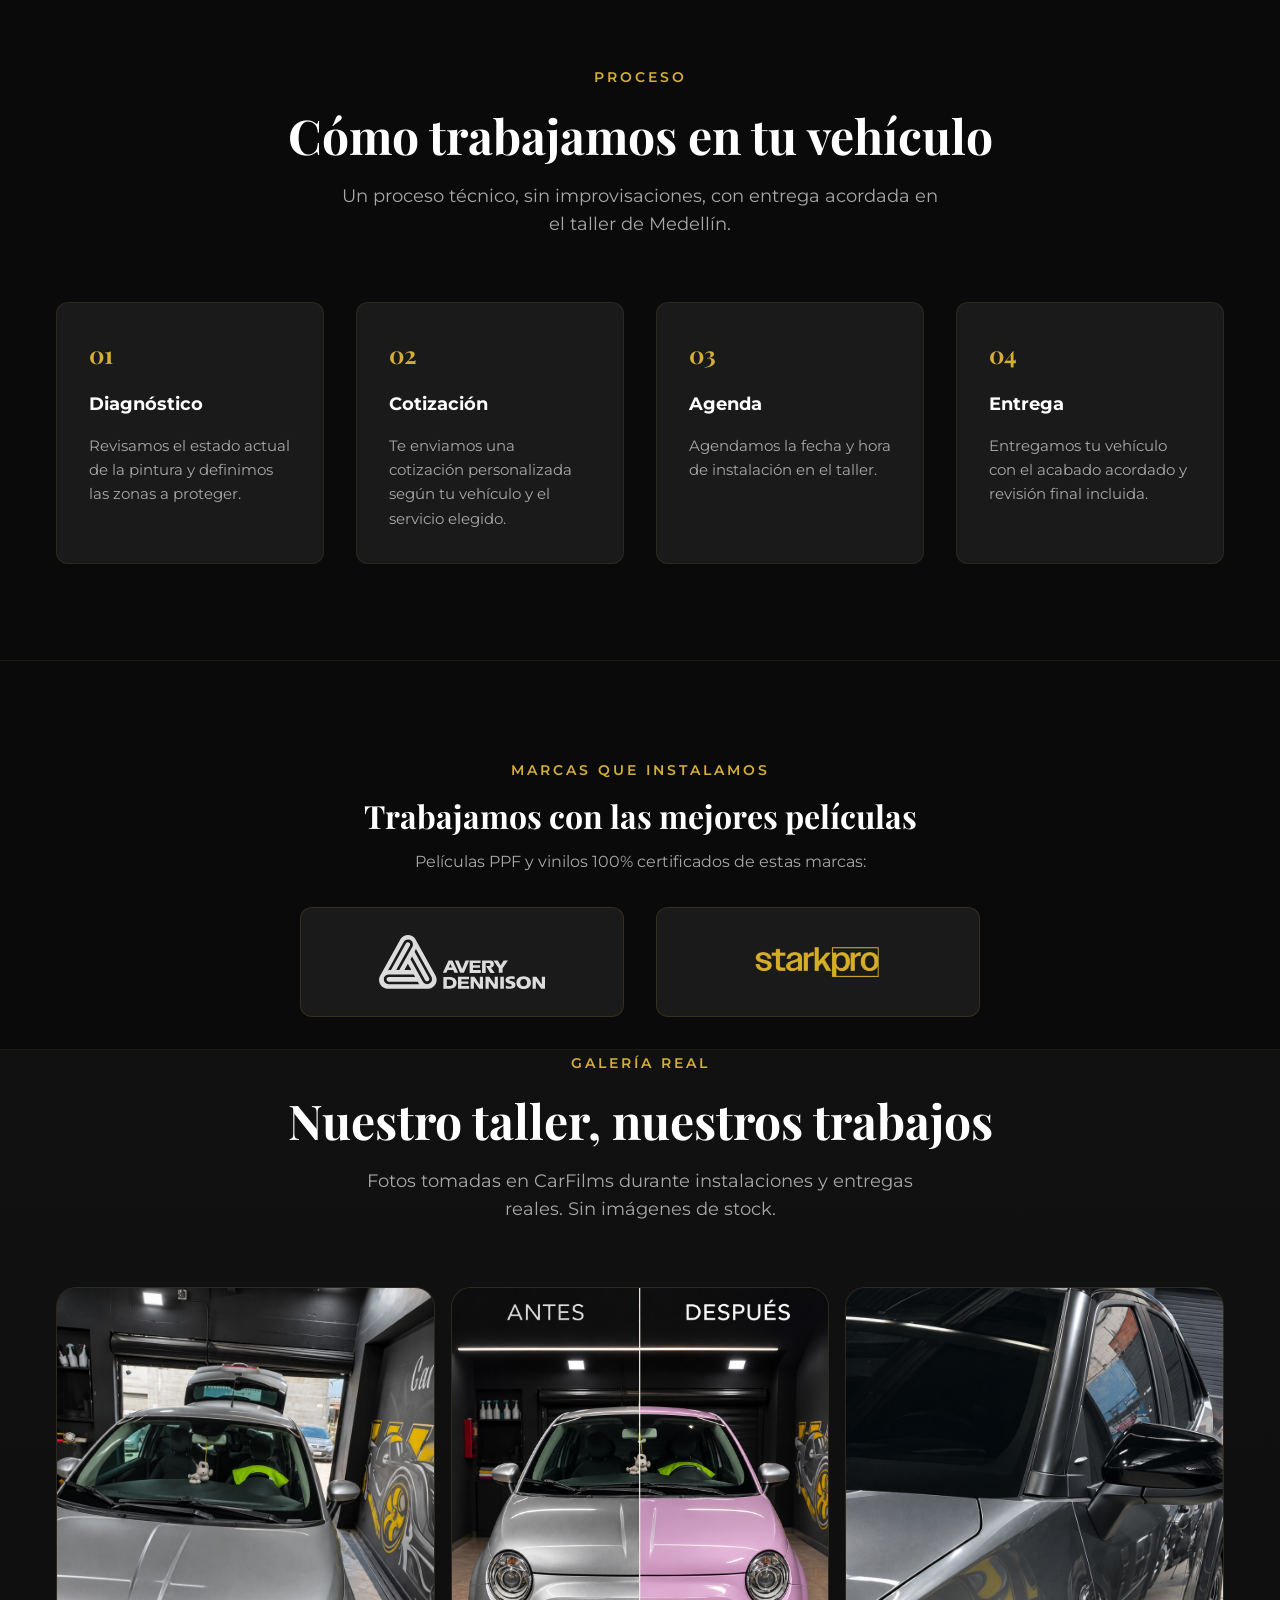
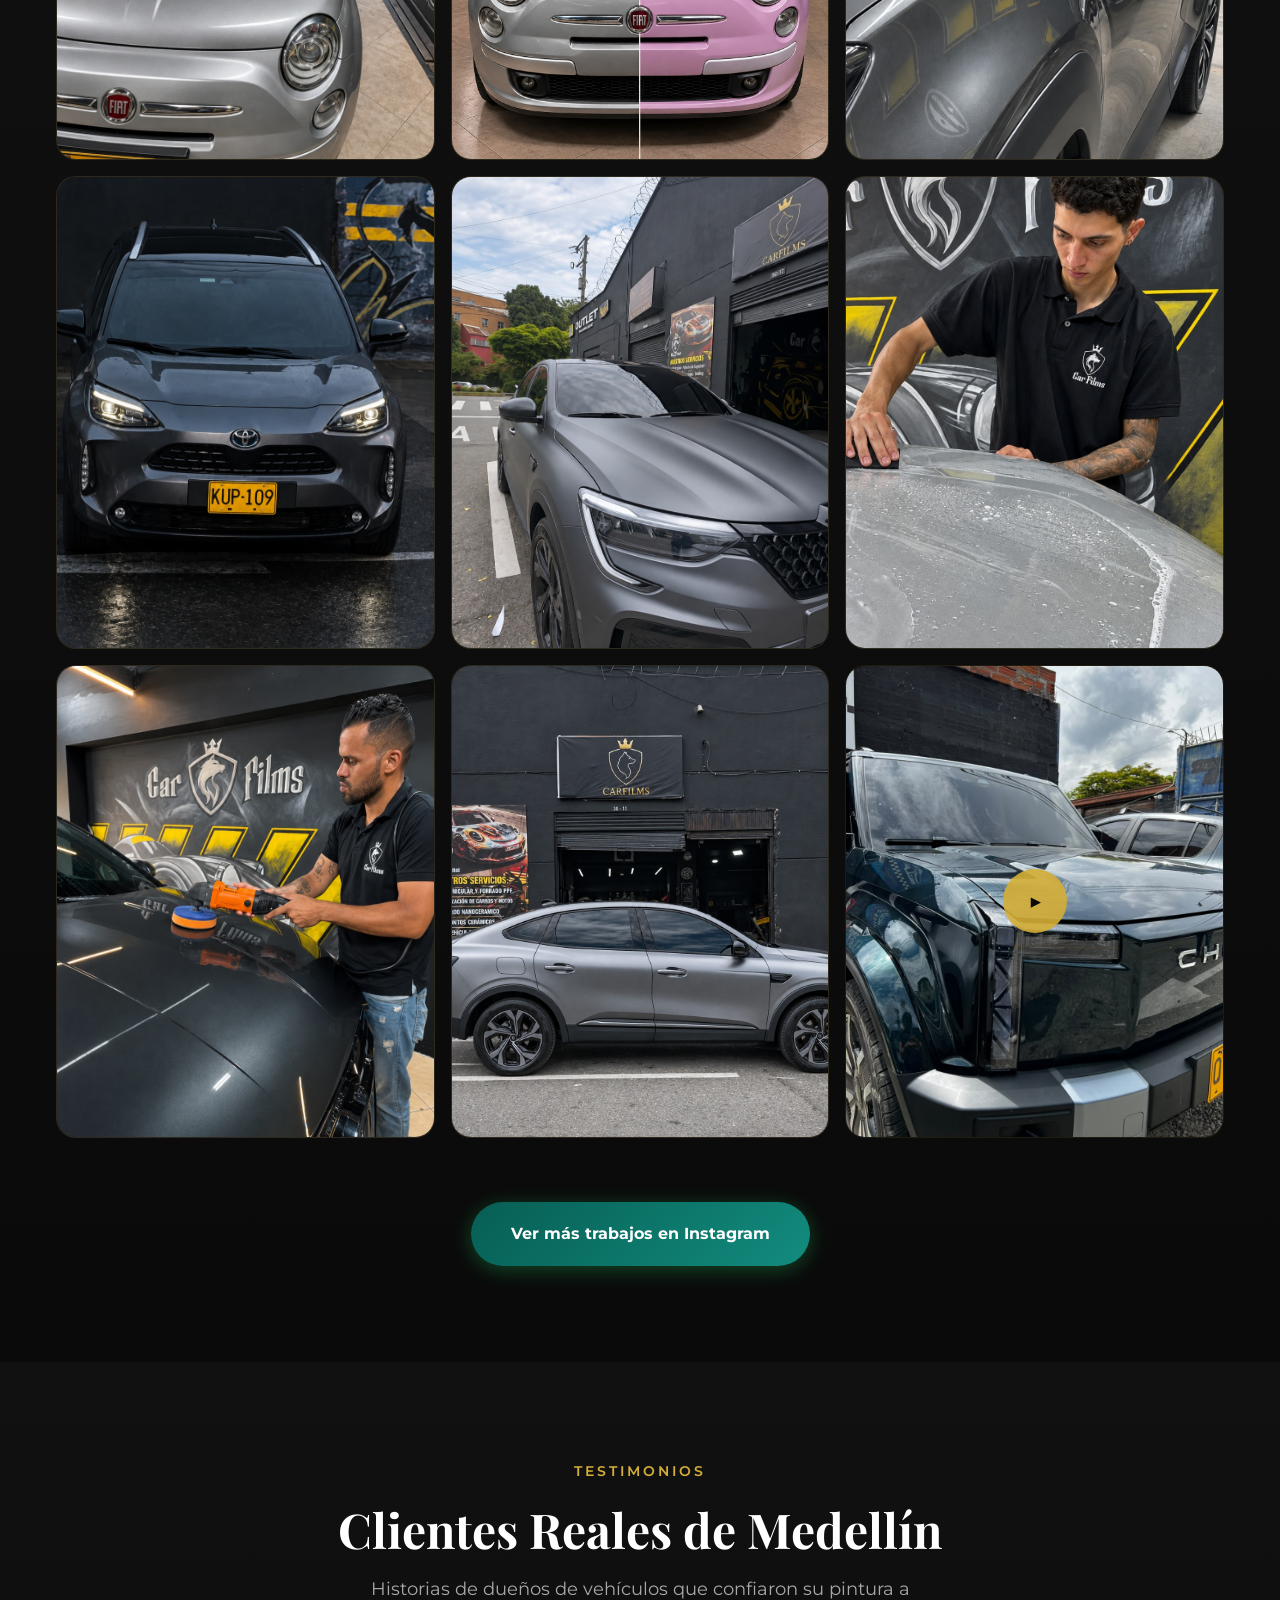
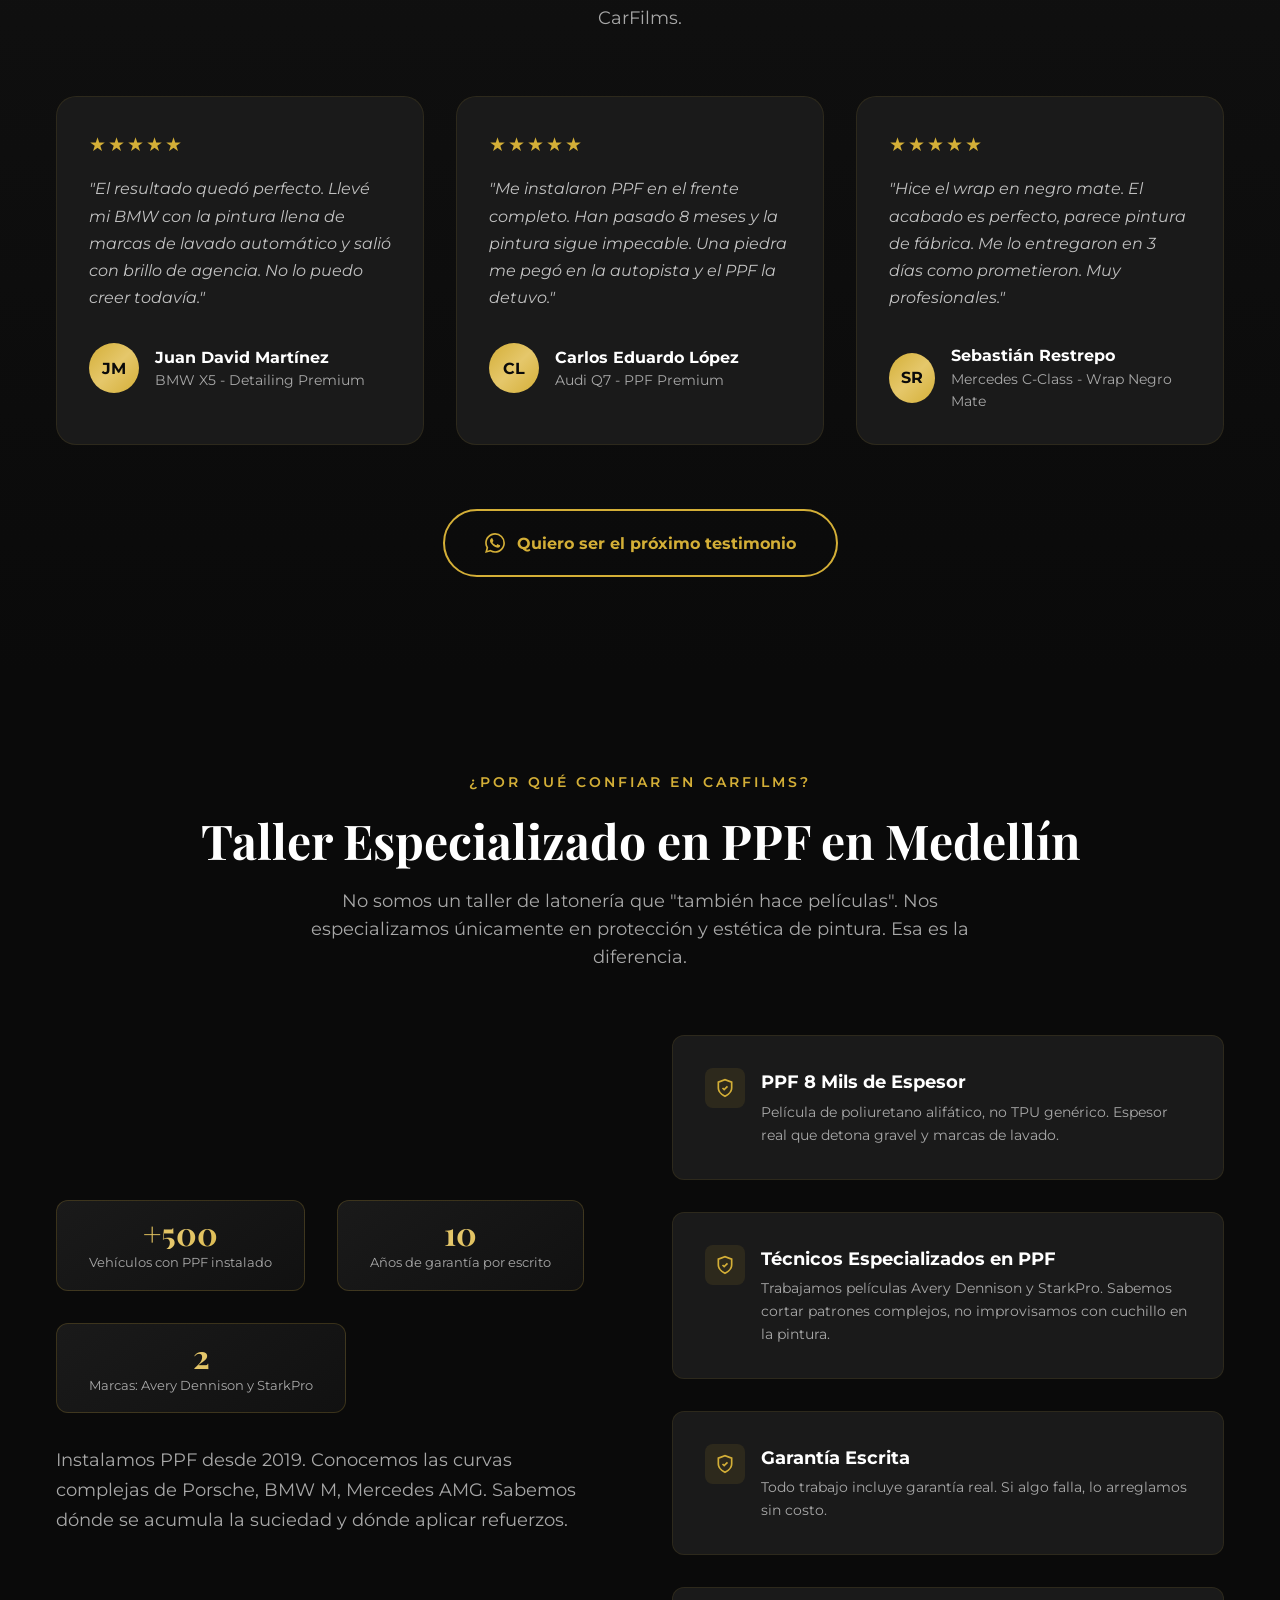
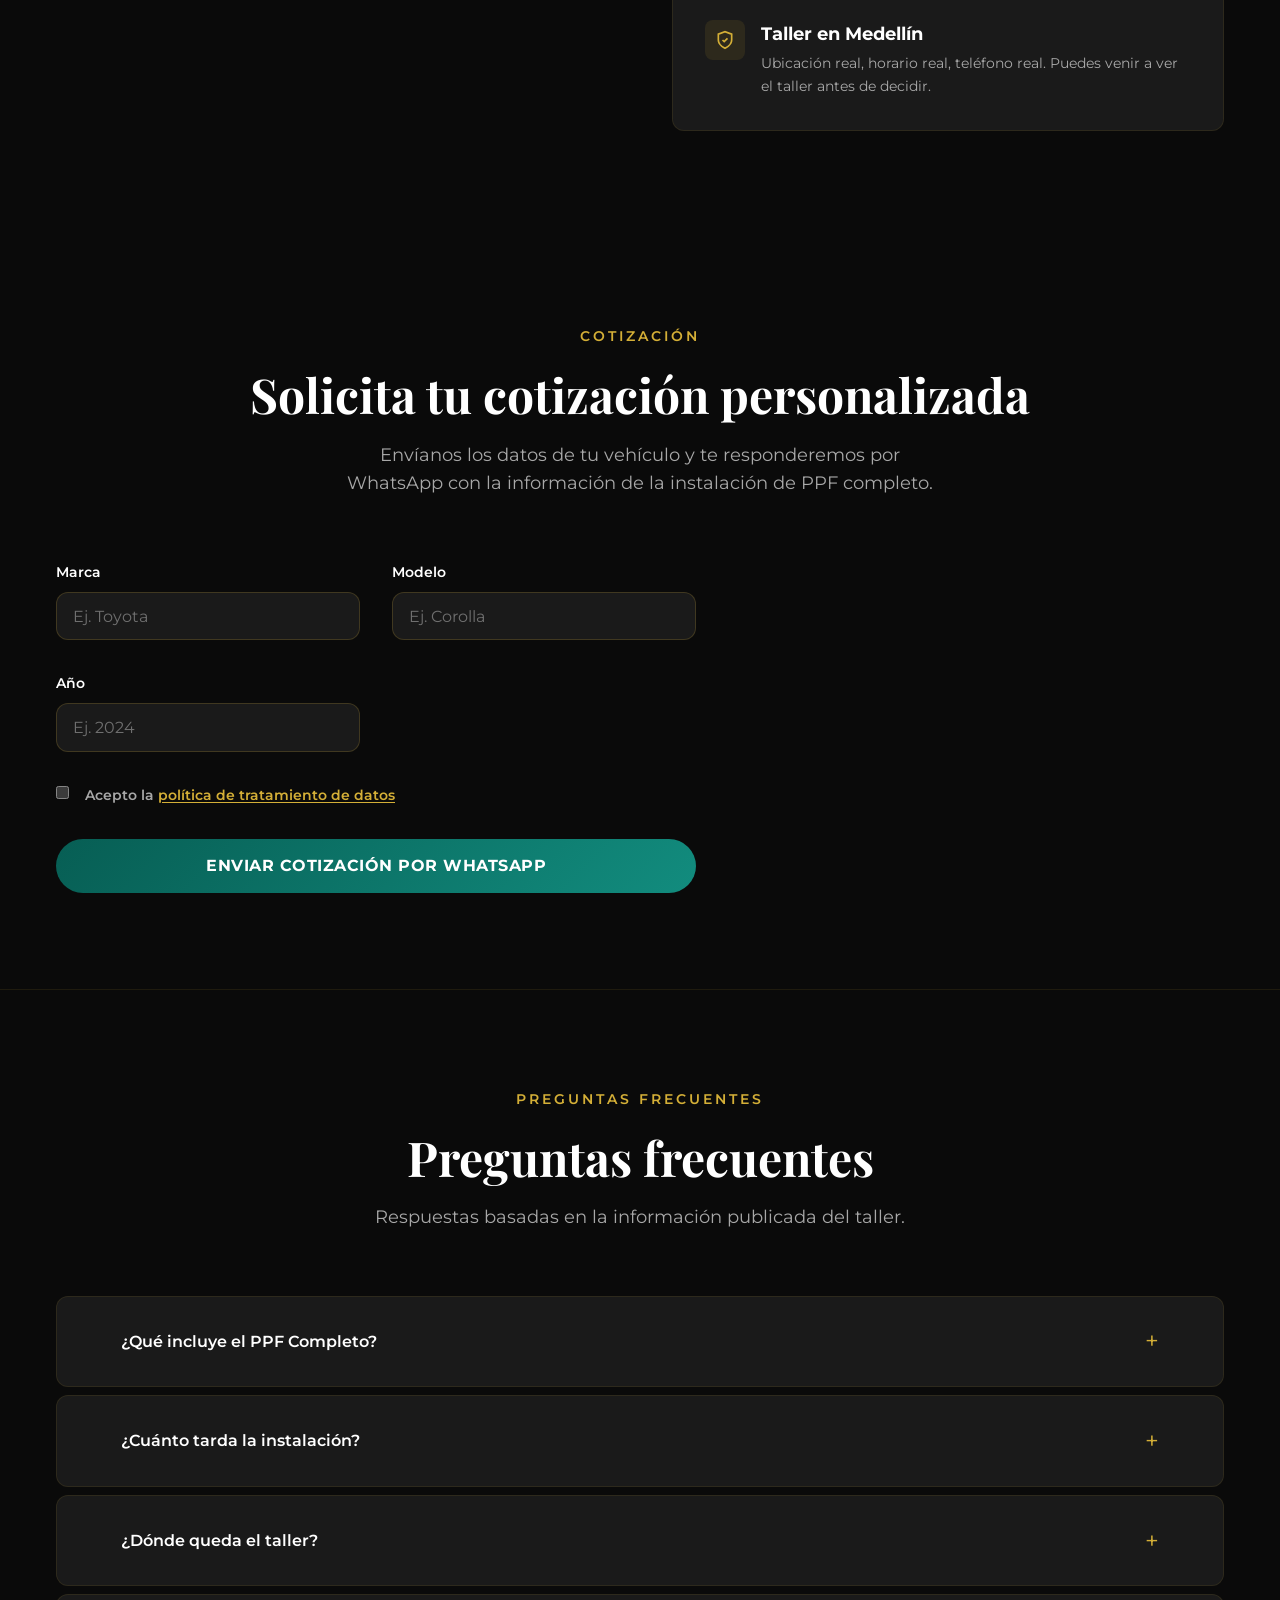
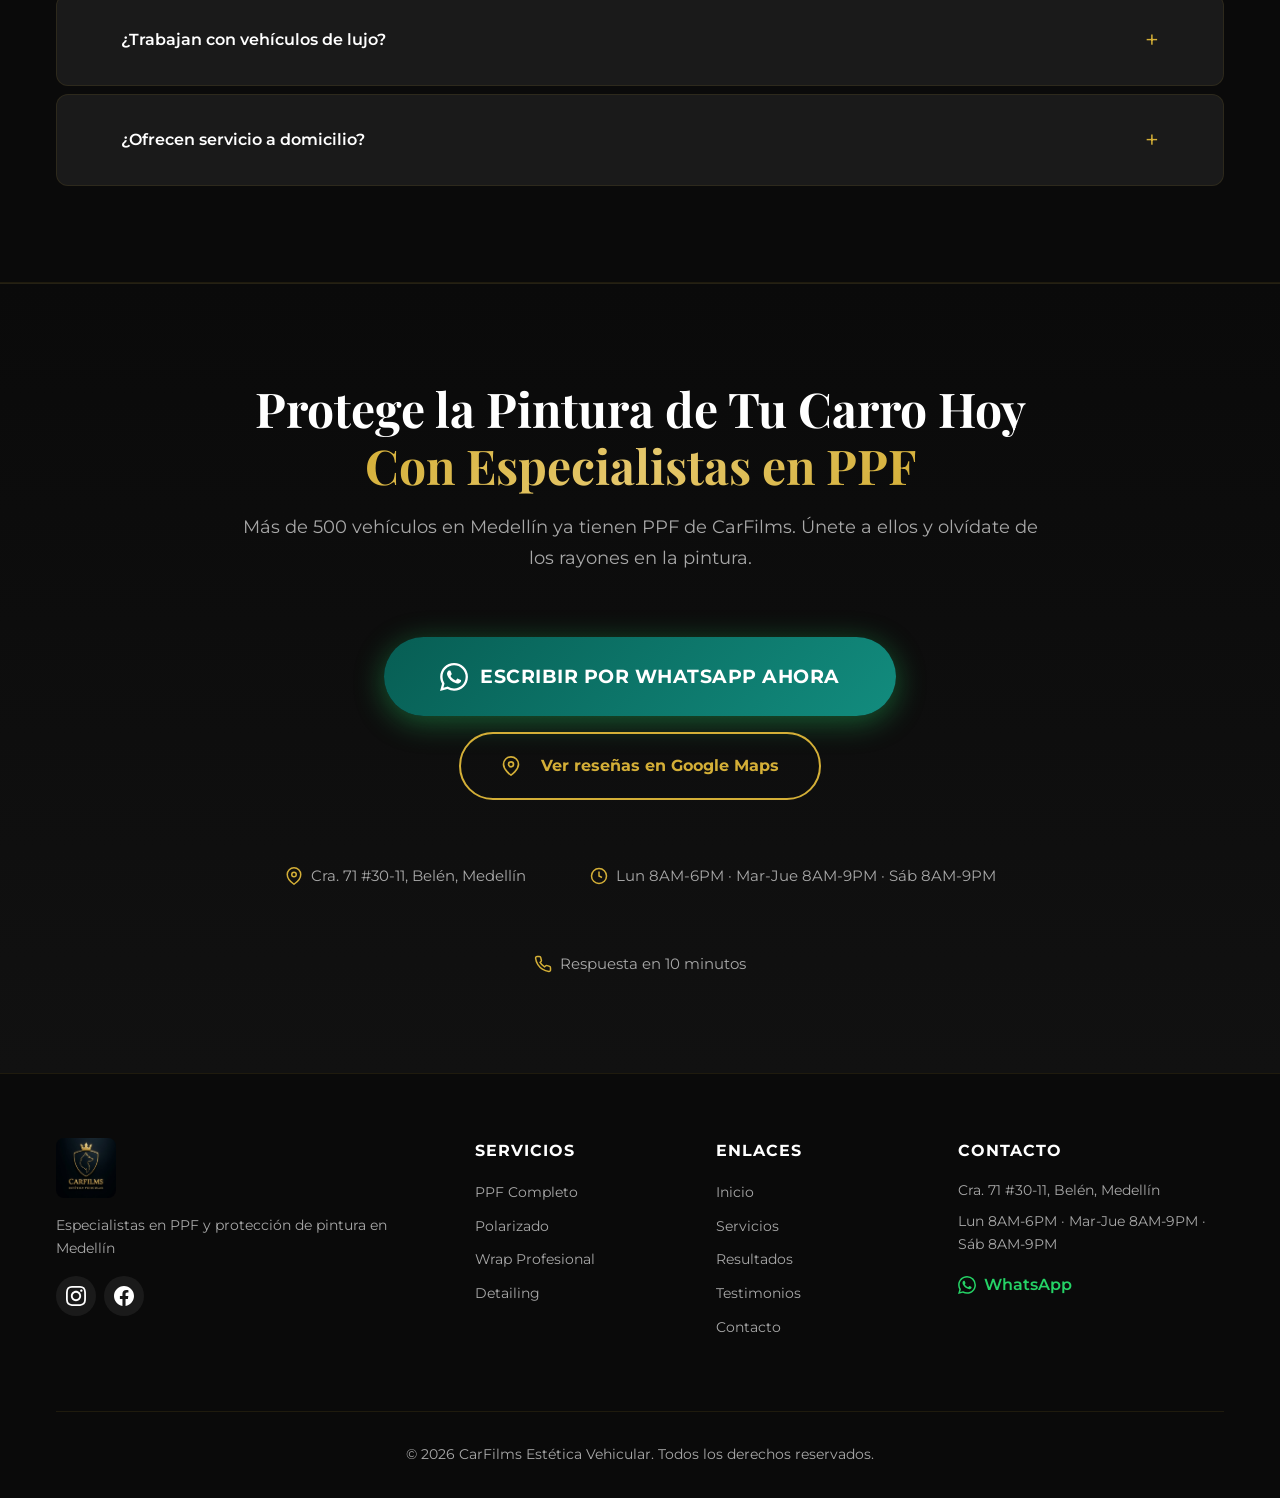
==== commit aa962ca0: "cleanup: quitar formulario del cliente y su boton del hero - eliminar formulario-datos-cliente.html " ====
--- a/index.html
+++ b/index.html
@@ -131,9 +131,6 @@
                 </a>
                 <a href="#resultados" class="btn-secondary">Ver trabajos reales</a>
             </div>
-            <p class="hero-client-link-wrap">
-                <a href="formulario-datos-cliente.html" class="hero-client-link">Completar datos de la política de privacidad →</a>
-            </p>
             <div class="hero-trust">
                 <div class="trust-item">
                     <svg class="trust-icon" aria-hidden="true" viewBox="0 0 24 24" fill="none" stroke="currentColor" stroke-width="2">
--- a/style.css
+++ b/style.css
@@ -403,31 +403,6 @@
     background: var(--color-white);
     color: var(--color-black);
     border-color: var(--color-white);
-}
-
-.hero-client-link-wrap {
-    margin: var(--spacing-md) 0 0;
-}
-
-.hero-client-link {
-    display: inline-flex;
-    align-items: center;
-    min-height: 44px;
-    padding: 0.5rem 0.75rem;
-    color: var(--color-gold);
-    font-size: 0.85rem;
-    font-weight: 600;
-    text-decoration: underline;
-    text-underline-offset: 3px;
-}
-
-.hero-client-link:hover {
-    color: var(--color-gold-light);
-}
-
-.hero-client-link:focus-visible {
-    outline: 2px solid var(--color-gold);
-    outline-offset: 3px;
 }
 
 .hero-trust {
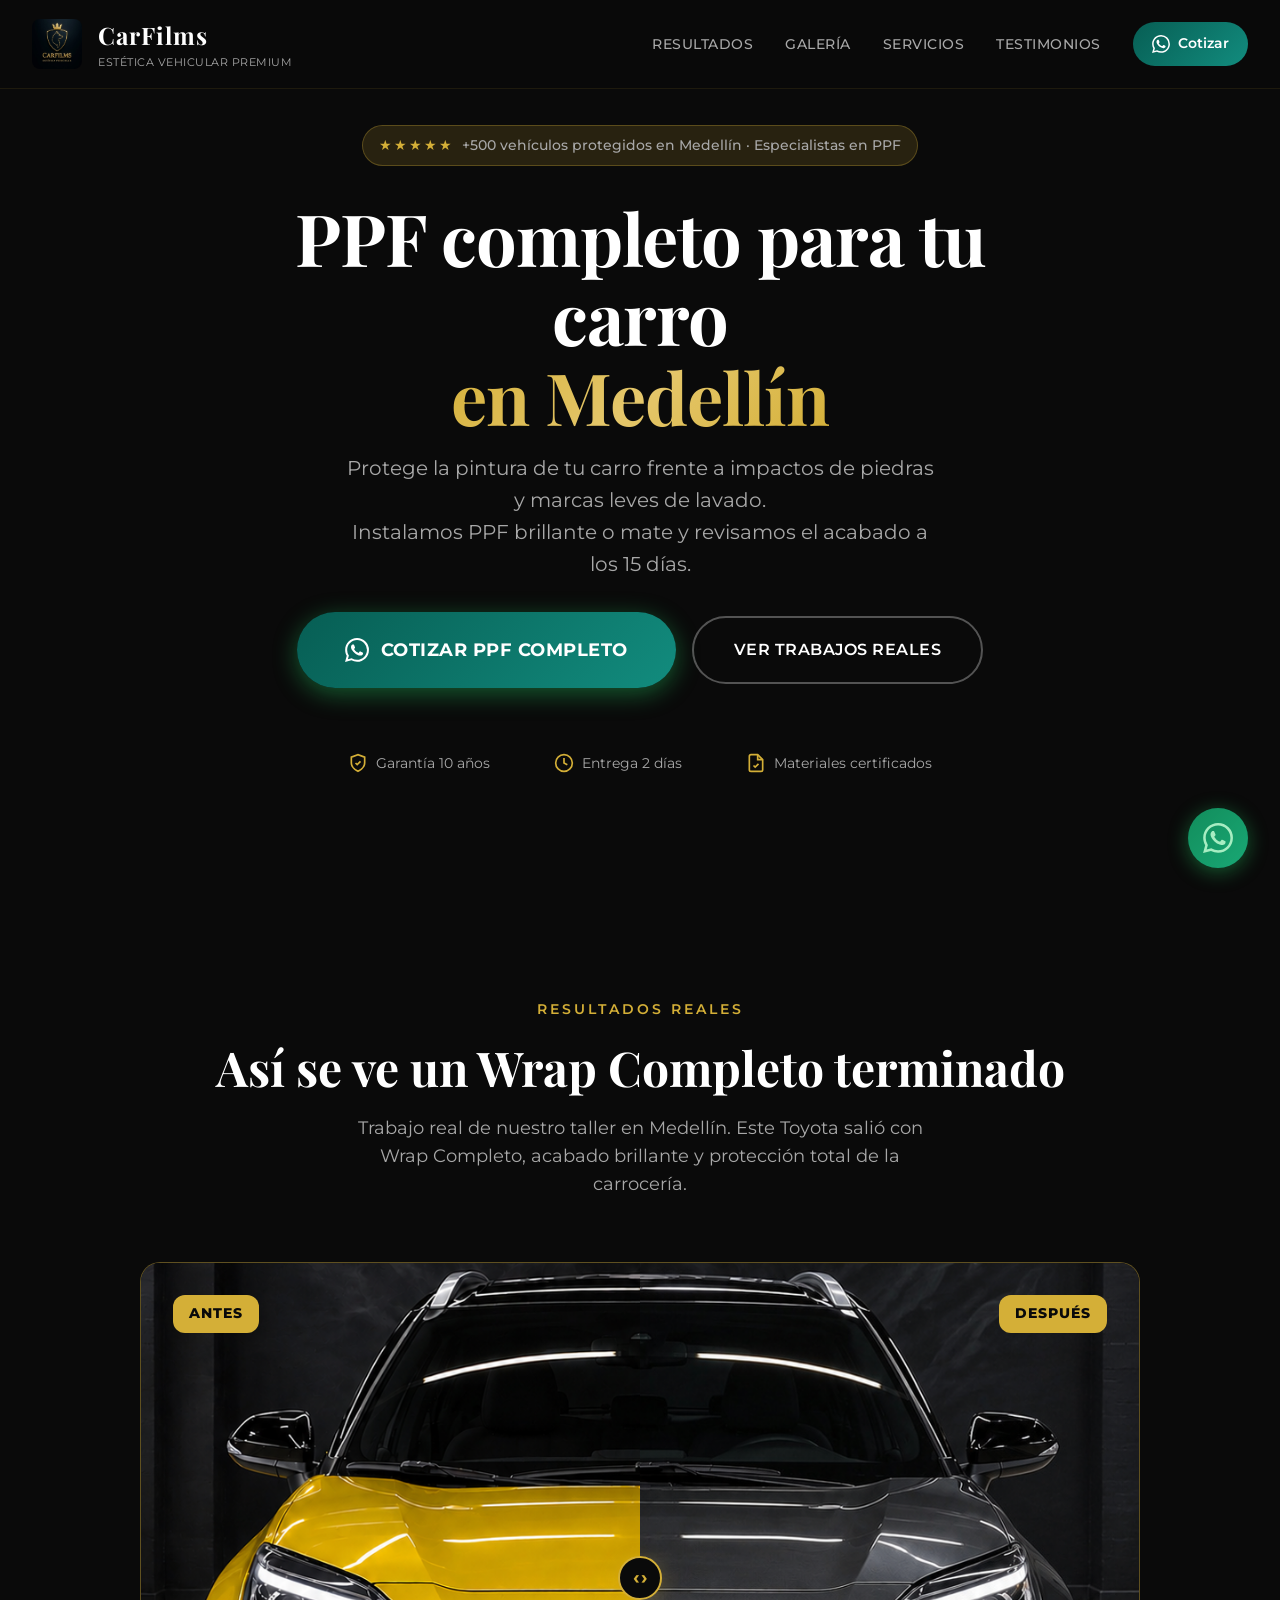
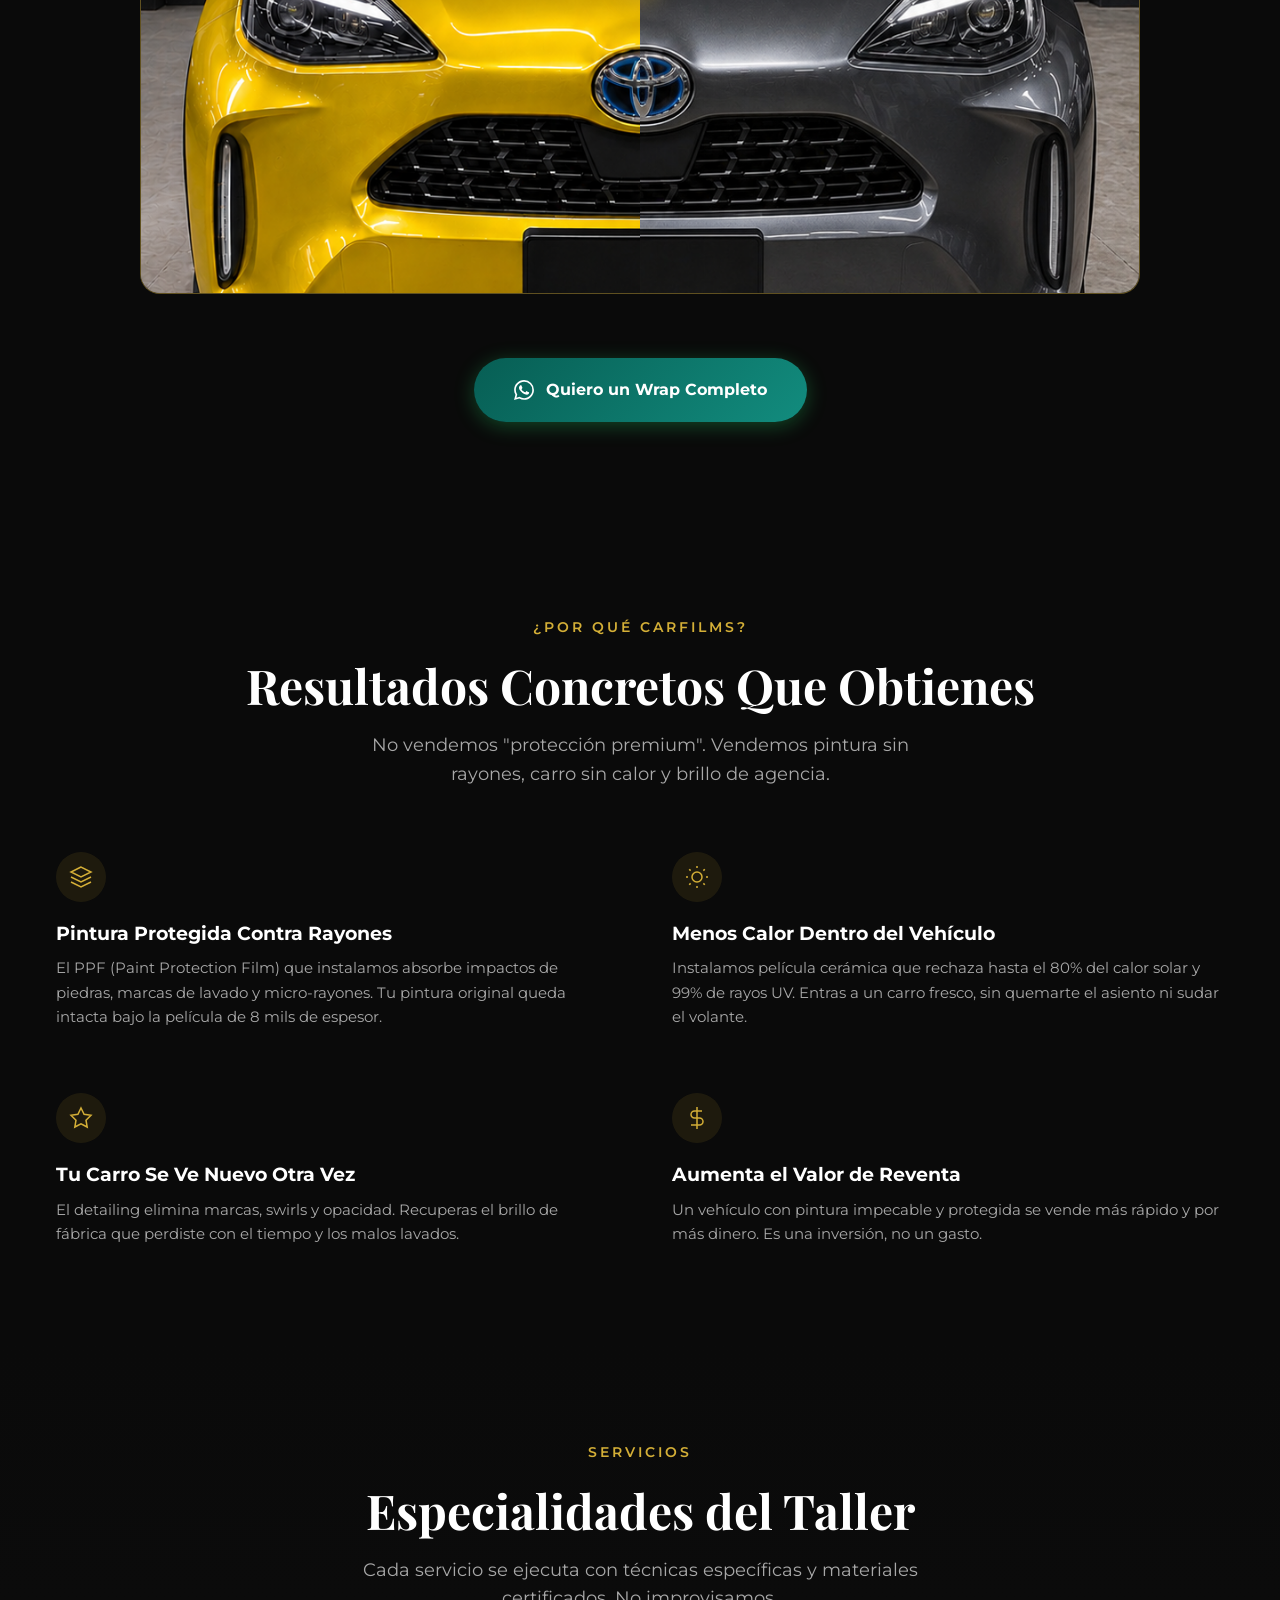
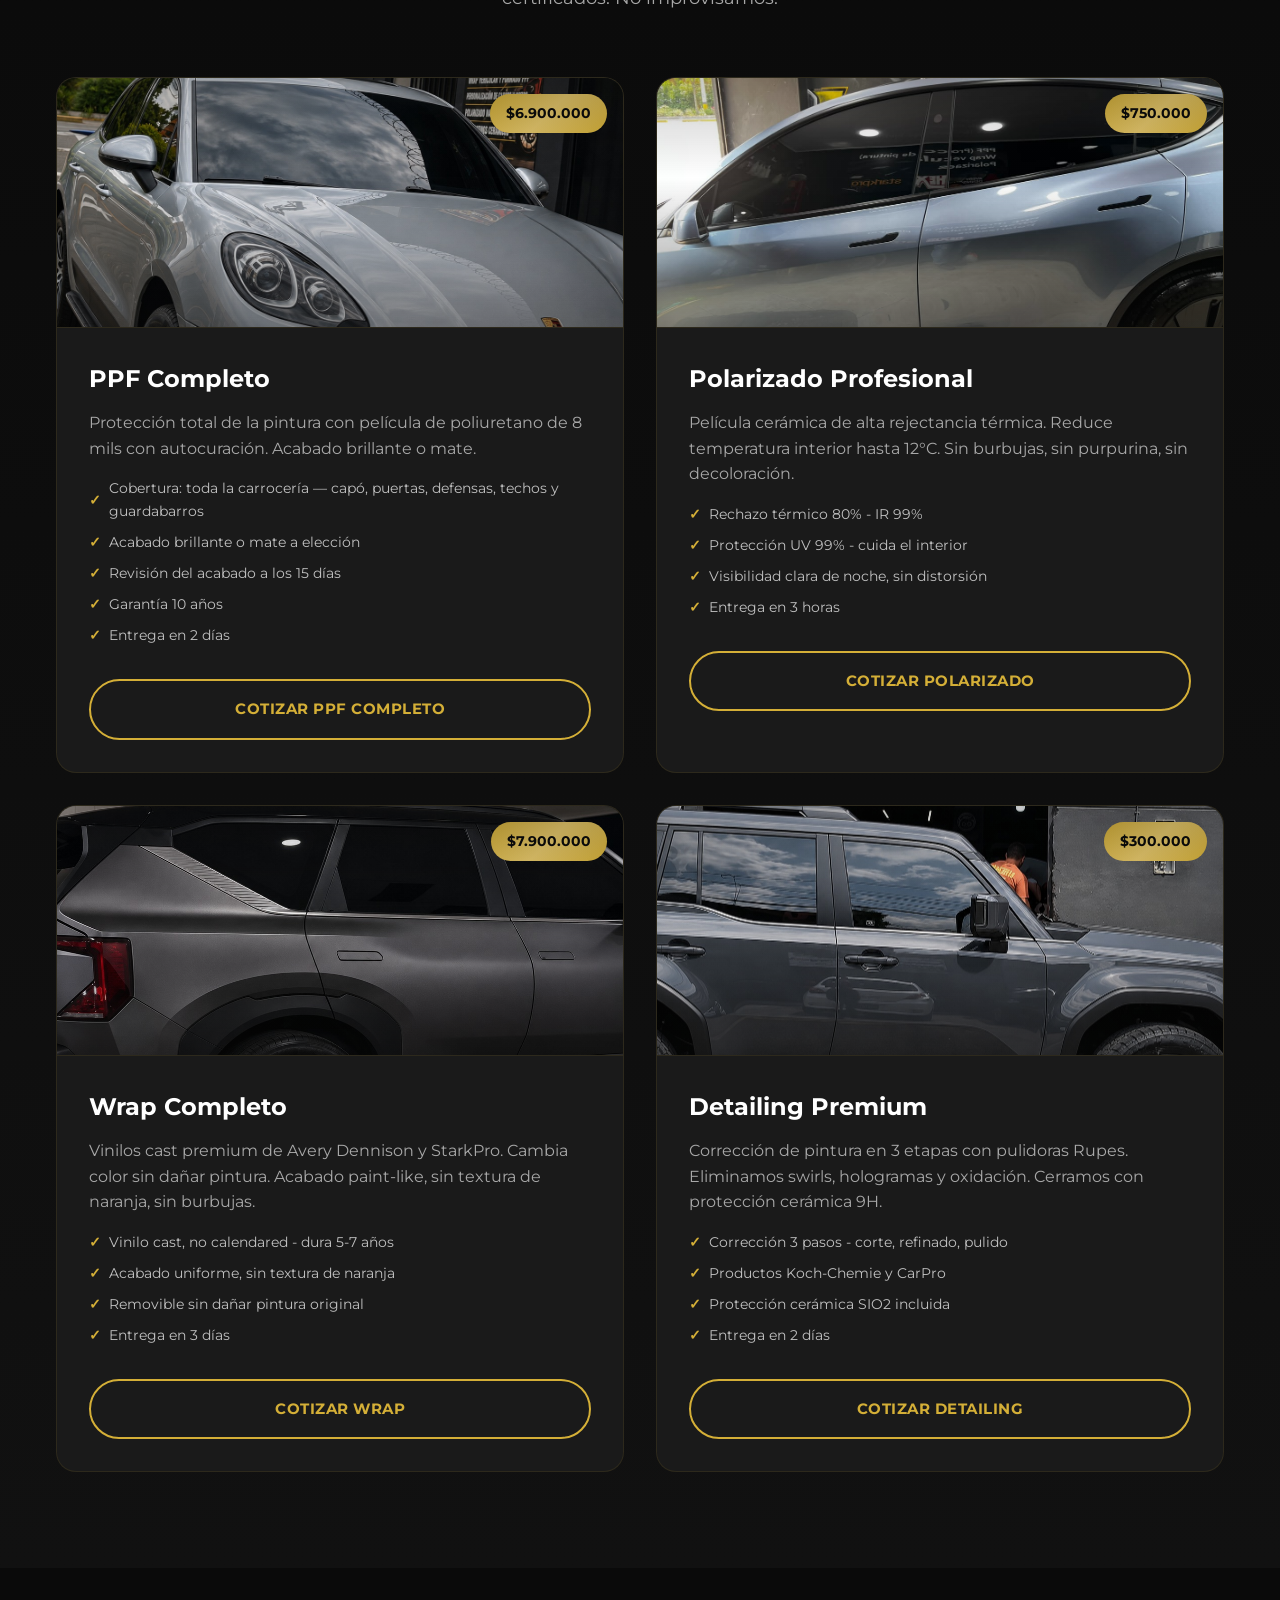
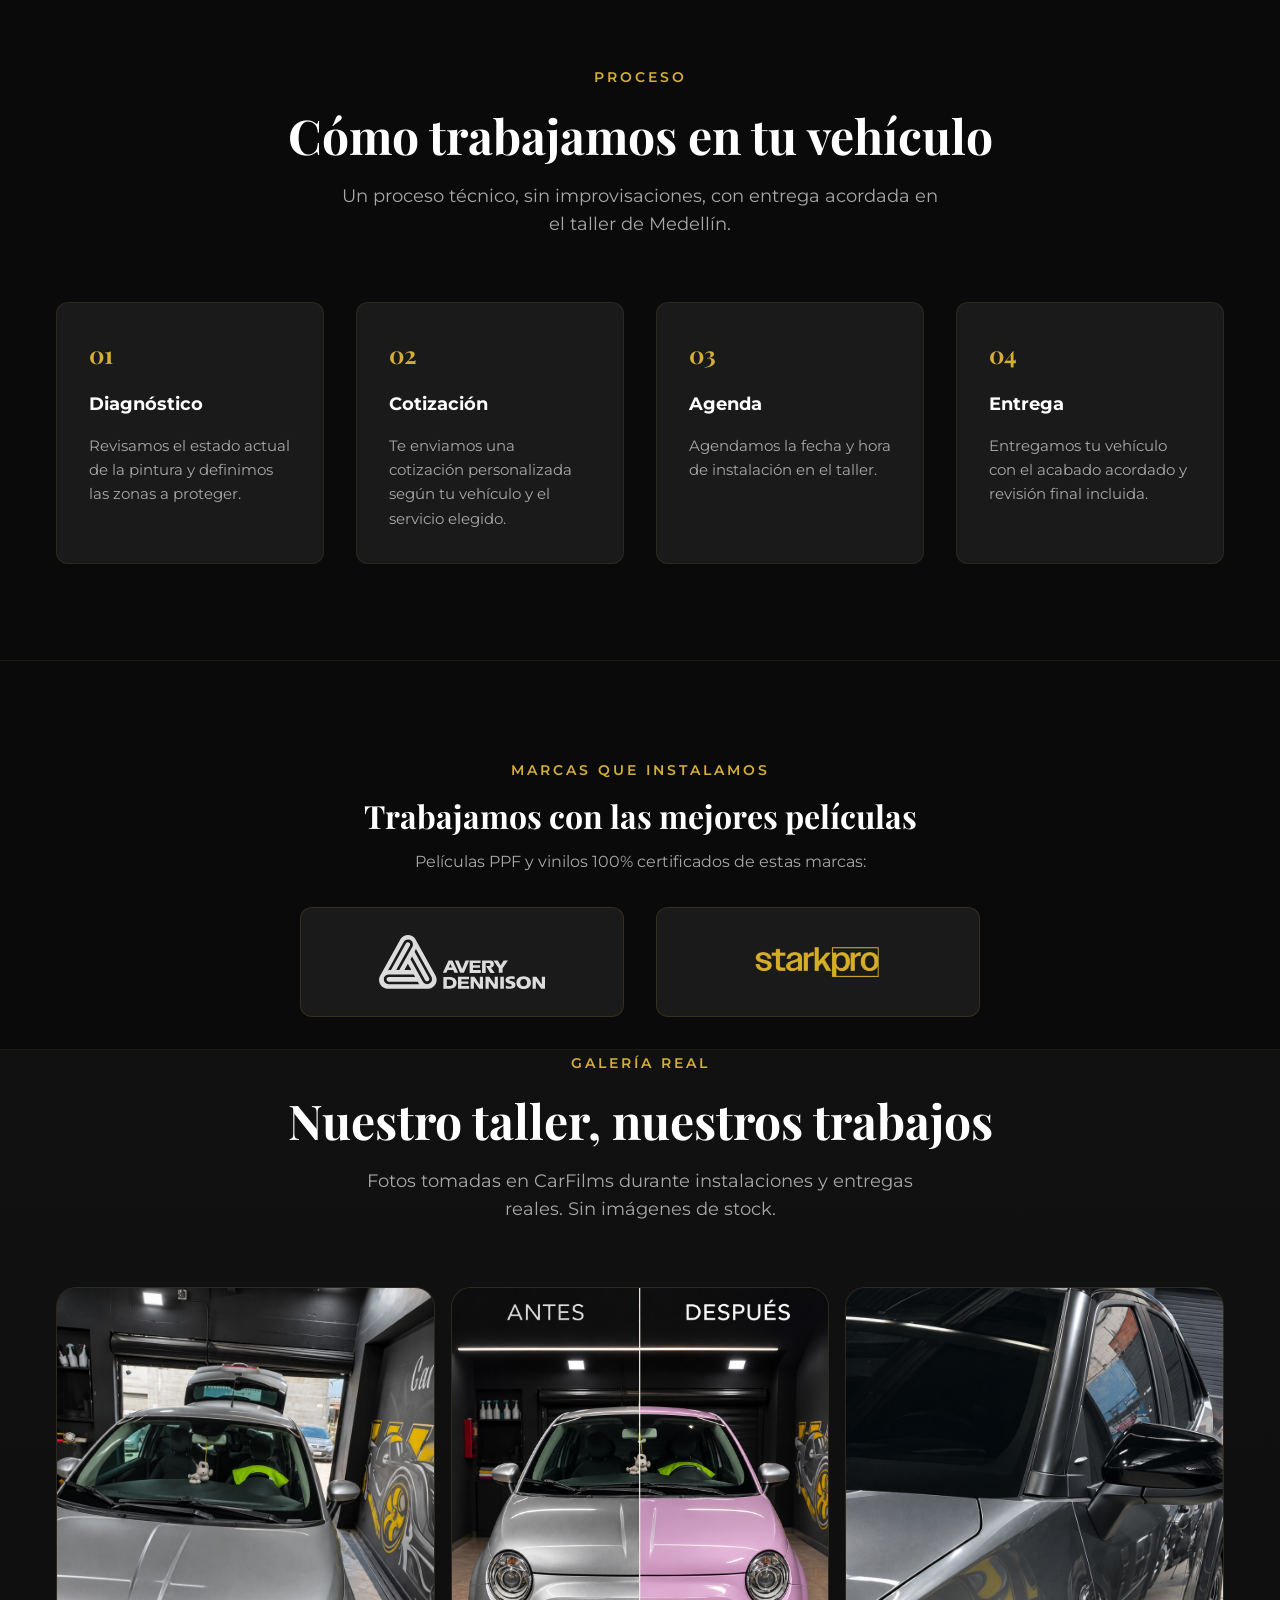
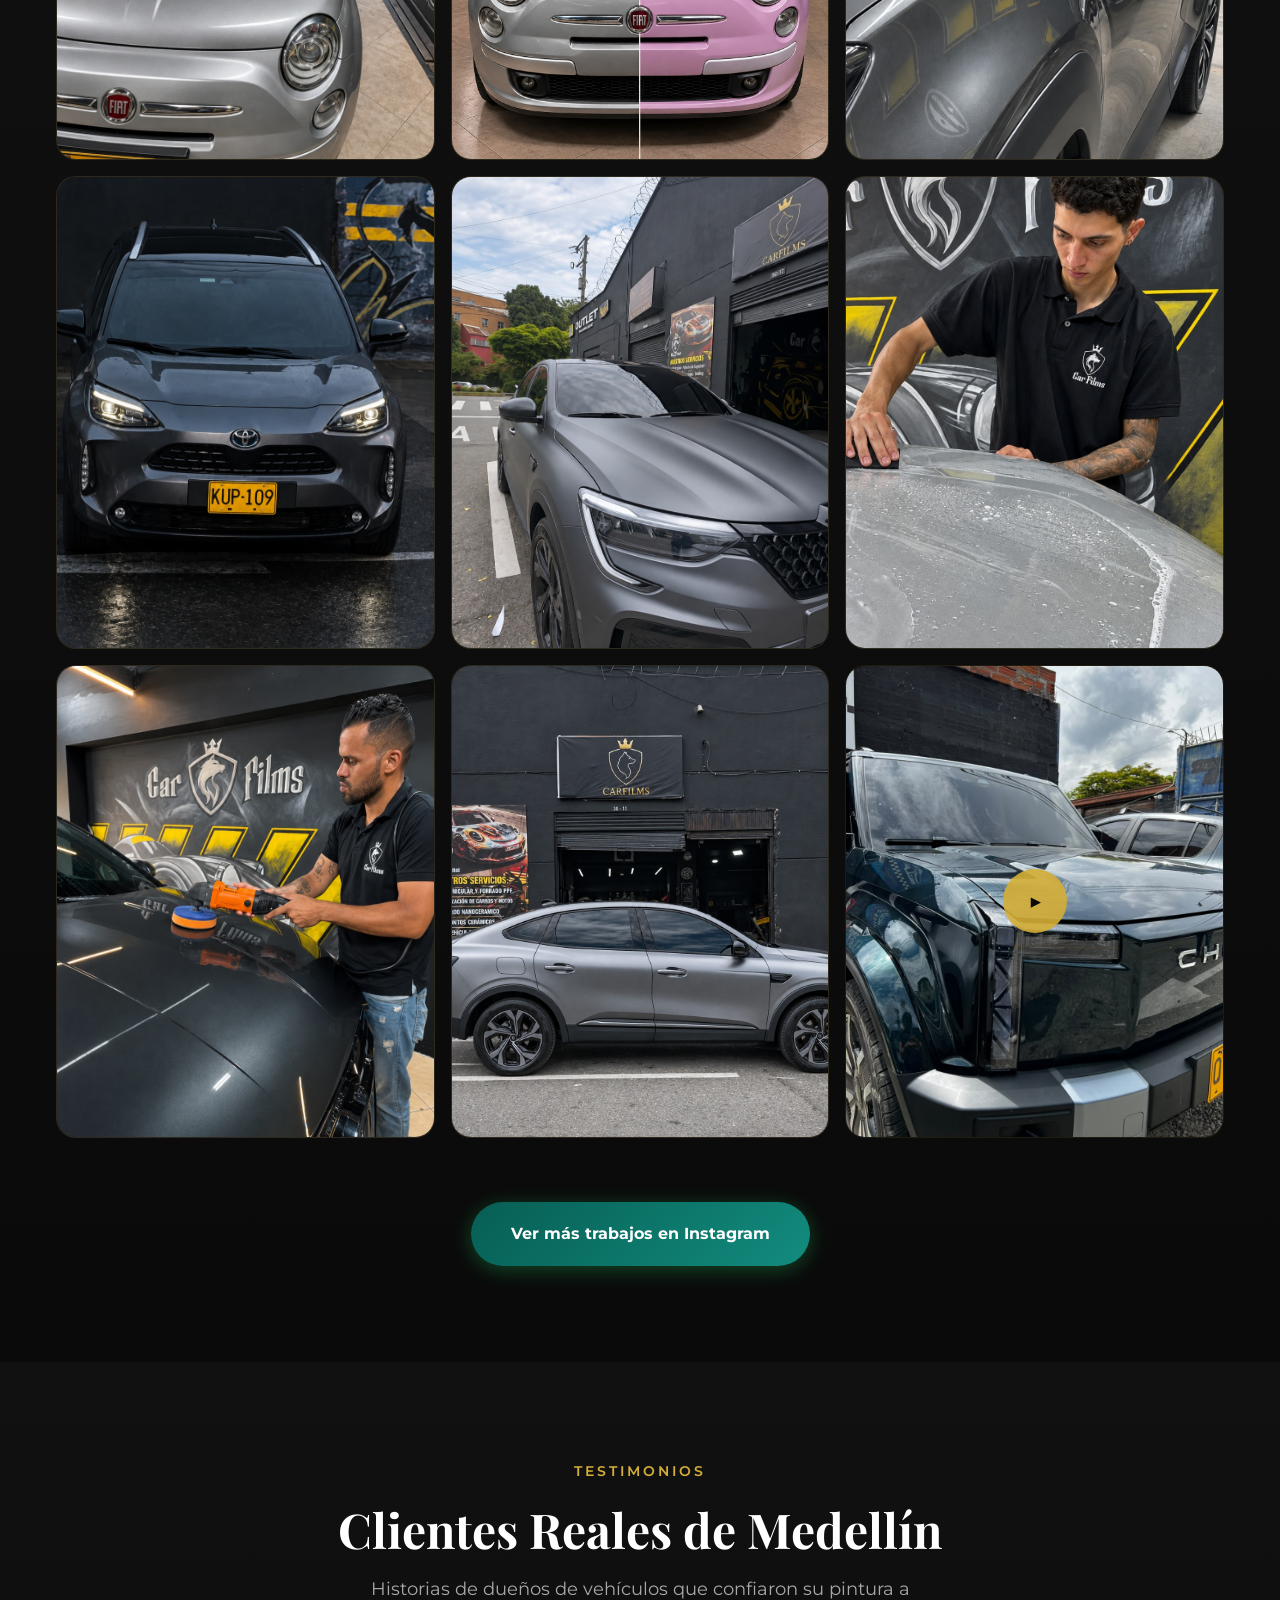
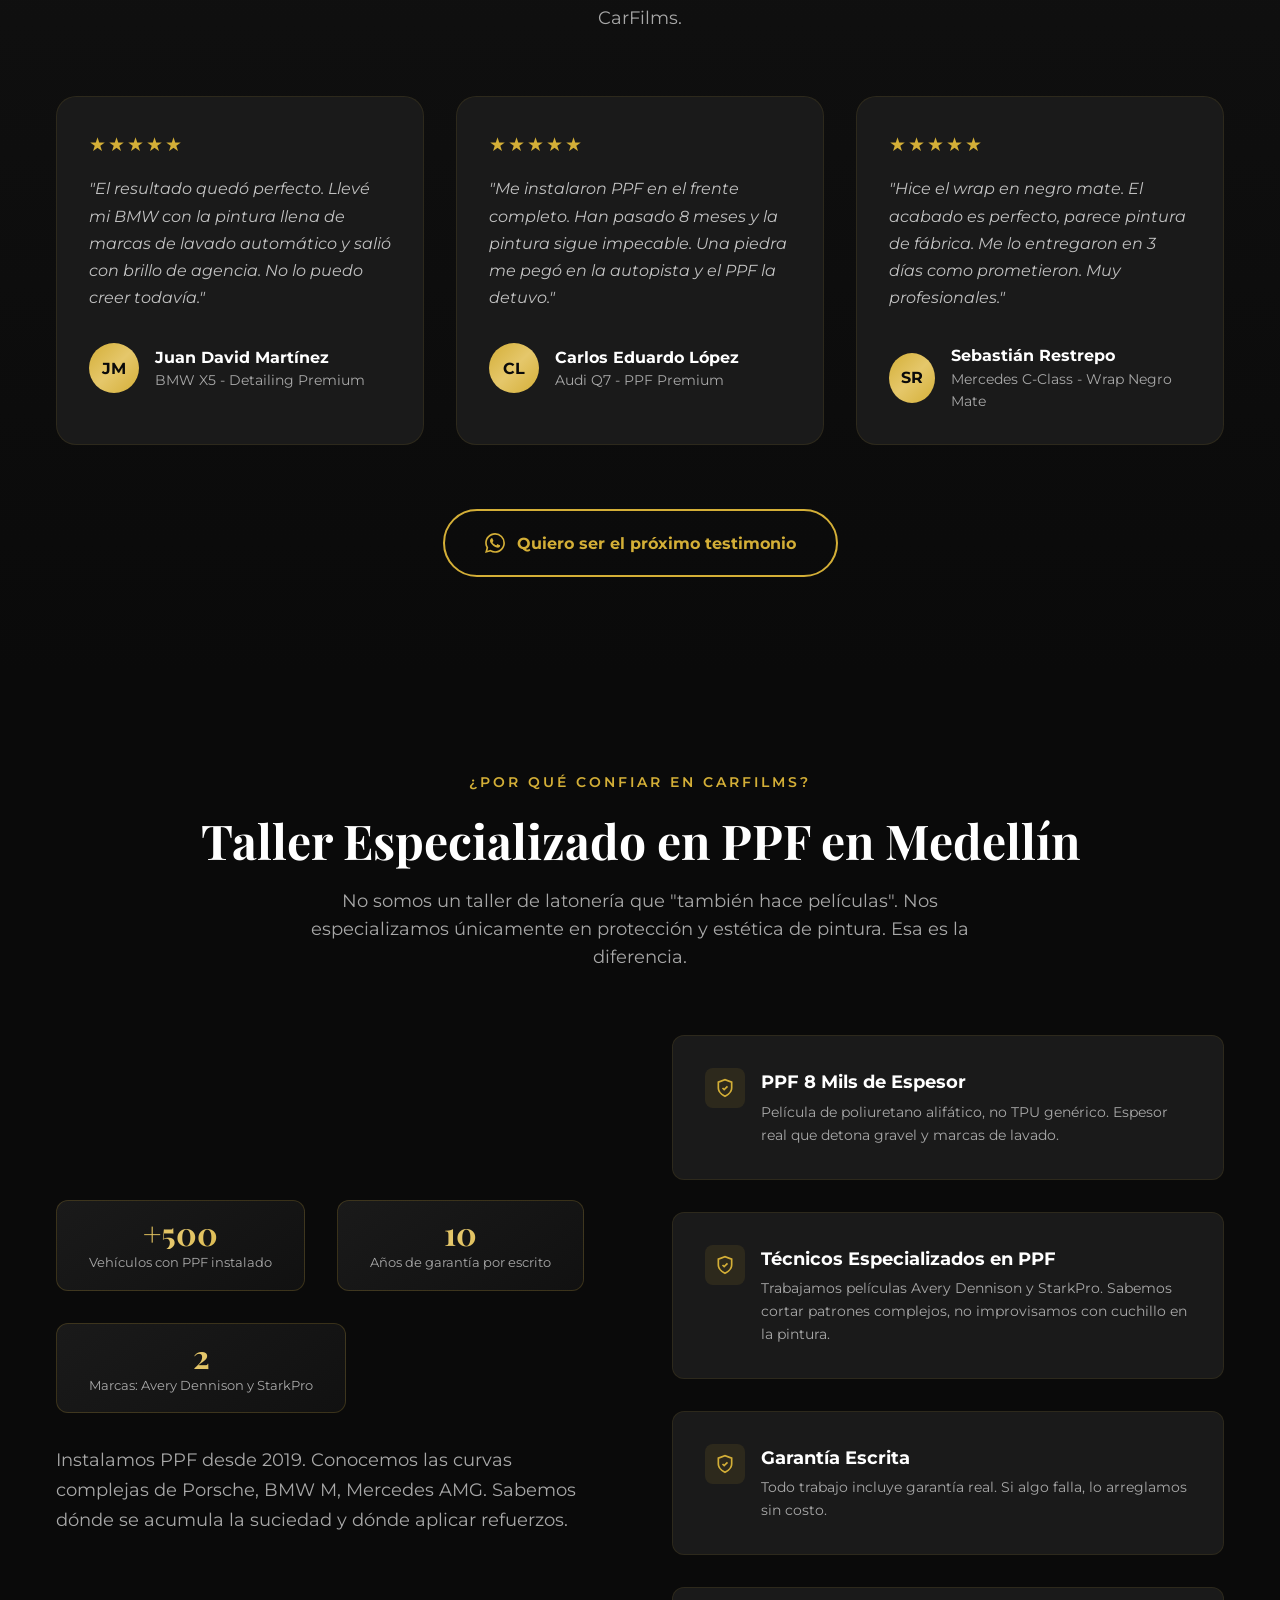
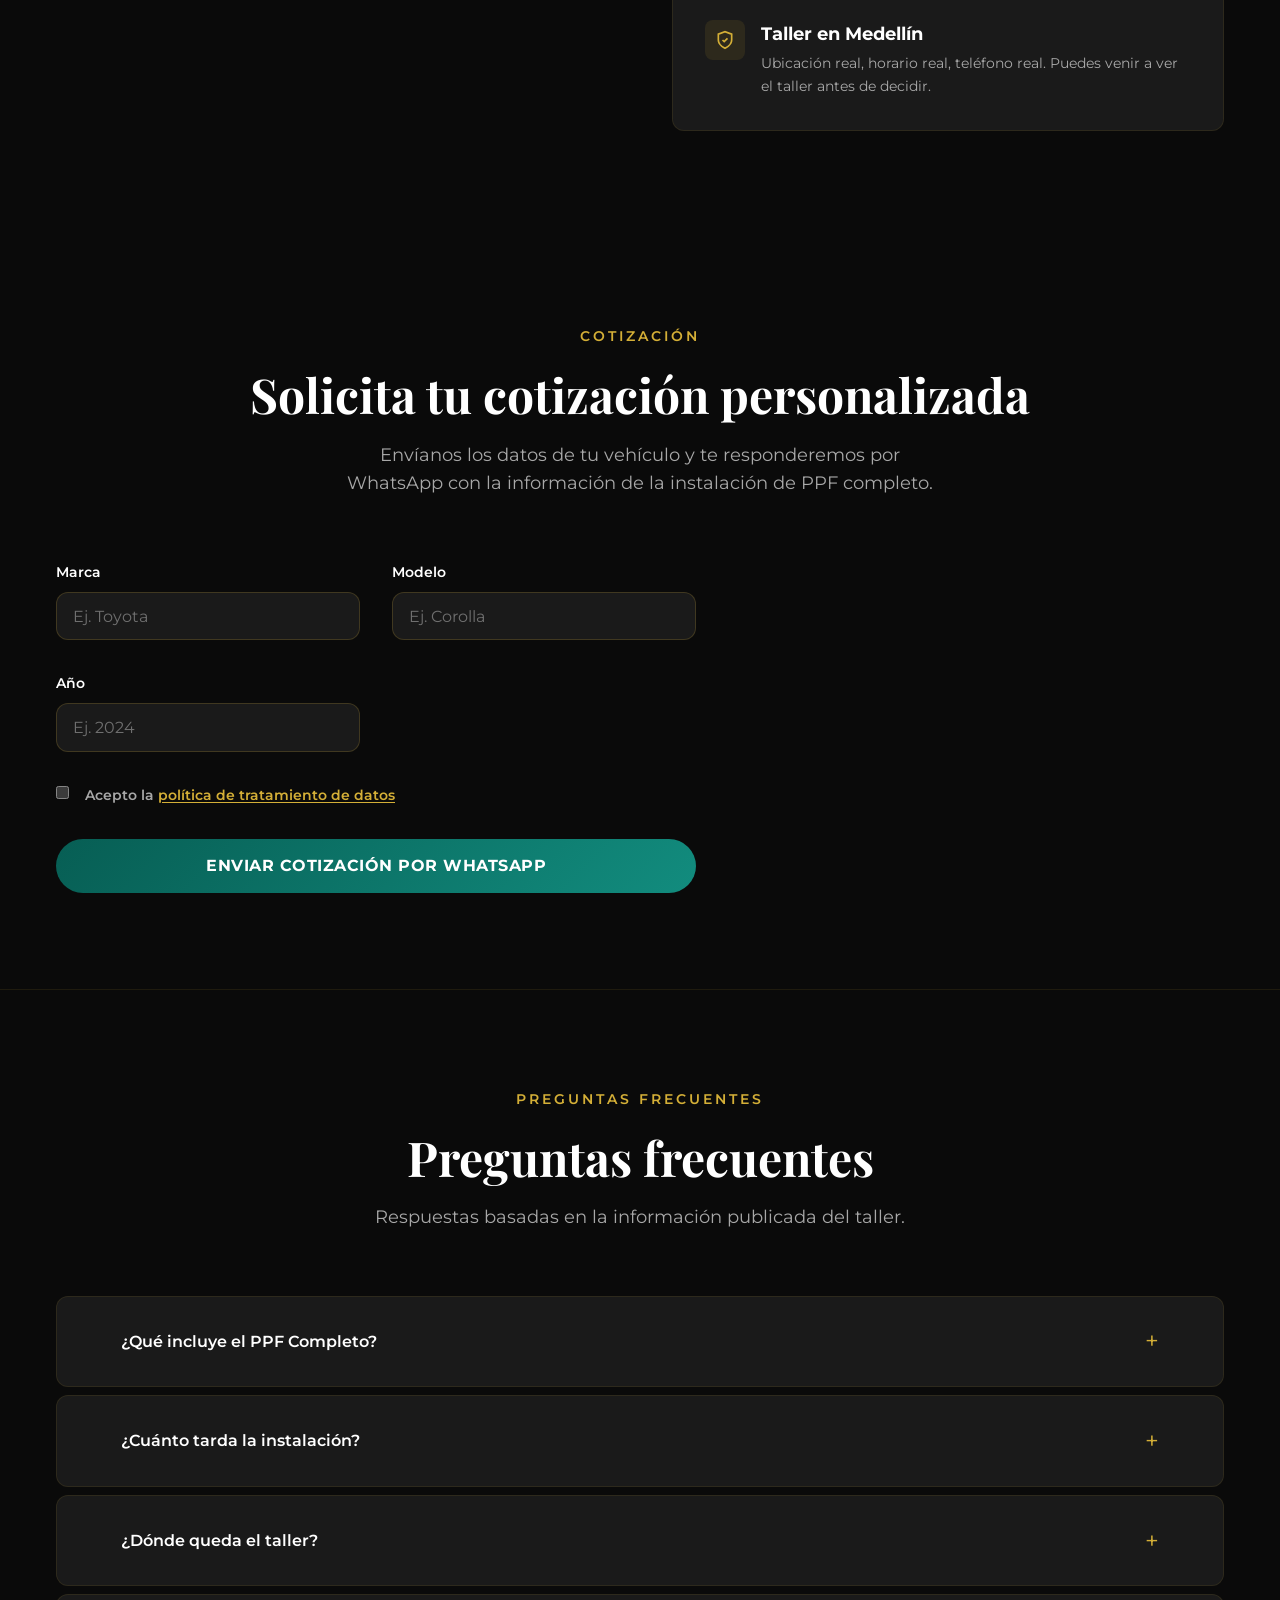
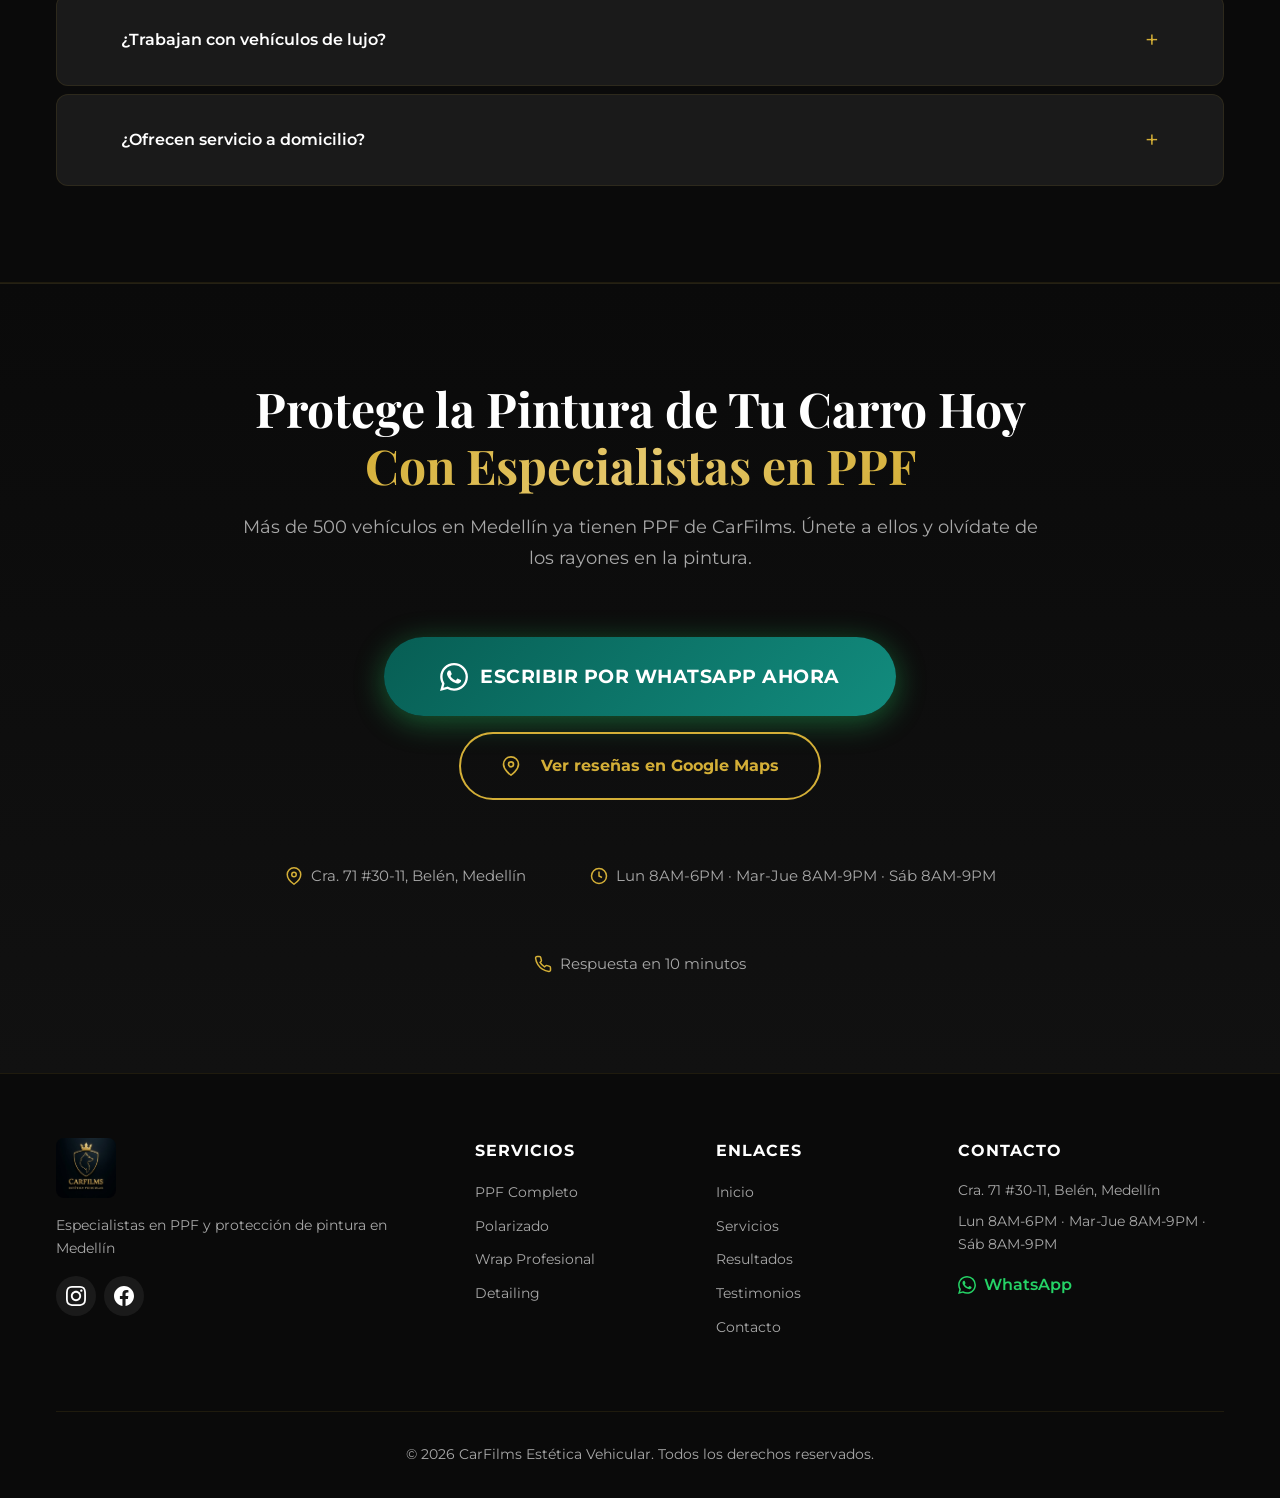
==== commit f6b6661a: "content(servicios): reemplazar placeholders por fotos reales de cada servicio - servicio-ppf.jpeg (P" ====
--- a/index.html
+++ b/index.html
@@ -249,7 +249,7 @@
             <div class="services-grid">
                 <div class="card service-card">
                     <div class="service-image">
-                        <div class="image-placeholder service-img" aria-hidden="true"></div>
+                        <img class="service-img" src="servicio-ppf.jpeg" alt="Porsche gris con PPF Completo instalado en CarFilms" width="1254" height="1254" loading="lazy" decoding="async">
                         <div class="service-overlay">
                             <span class="service-price">$6.900.000</span>
                         </div>
@@ -271,7 +271,7 @@
                 </div>
                 <div class="card service-card">
                     <div class="service-image">
-                        <div class="image-placeholder service-img" aria-hidden="true"></div>
+                        <img class="service-img" src="servicio-polarizado.jpeg" alt="Vehículo con polarizado cerámico profesional instalado en CarFilms" width="1280" height="960" loading="lazy" decoding="async">
                         <div class="service-overlay">
                             <span class="service-price">$750.000</span>
                         </div>
@@ -292,7 +292,7 @@
                 </div>
                 <div class="card service-card">
                     <div class="service-image">
-                        <div class="image-placeholder service-img" aria-hidden="true"></div>
+                        <img class="service-img" src="servicio-wrap.jpeg" alt="Kia EV6 gris con Wrap Completo instalado en CarFilms" width="1123" height="1401" loading="lazy" decoding="async">
                         <div class="service-overlay">
                             <span class="service-price">$7.900.000</span>
                         </div>
@@ -313,7 +313,7 @@
                 </div>
                 <div class="card service-card">
                     <div class="service-image">
-                        <div class="image-placeholder service-img" aria-hidden="true"></div>
+                        <img class="service-img" src="servicio-detailing.jpeg" alt="Detailing premium realizado en CarFilms" width="1131" height="1391" loading="lazy" decoding="async">
                         <div class="service-overlay">
                             <span class="service-price">$300.000</span>
                         </div>
